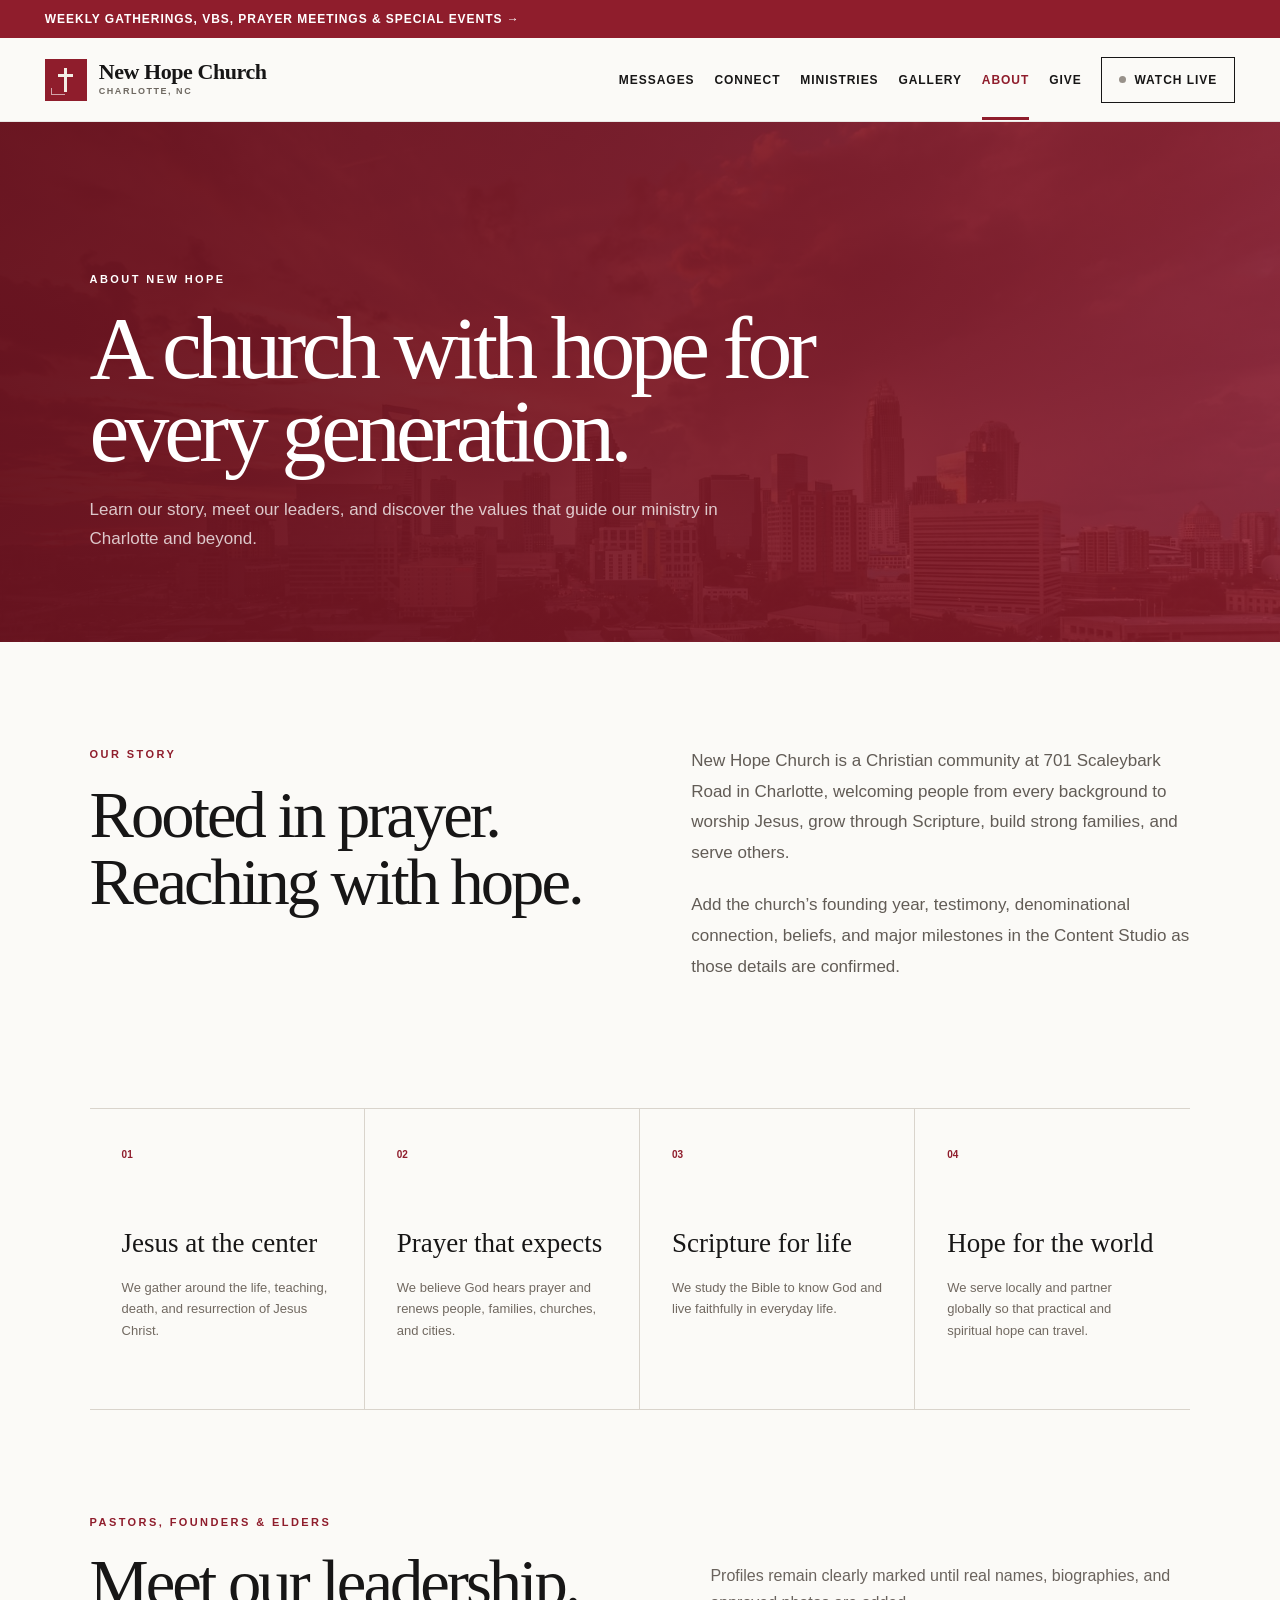
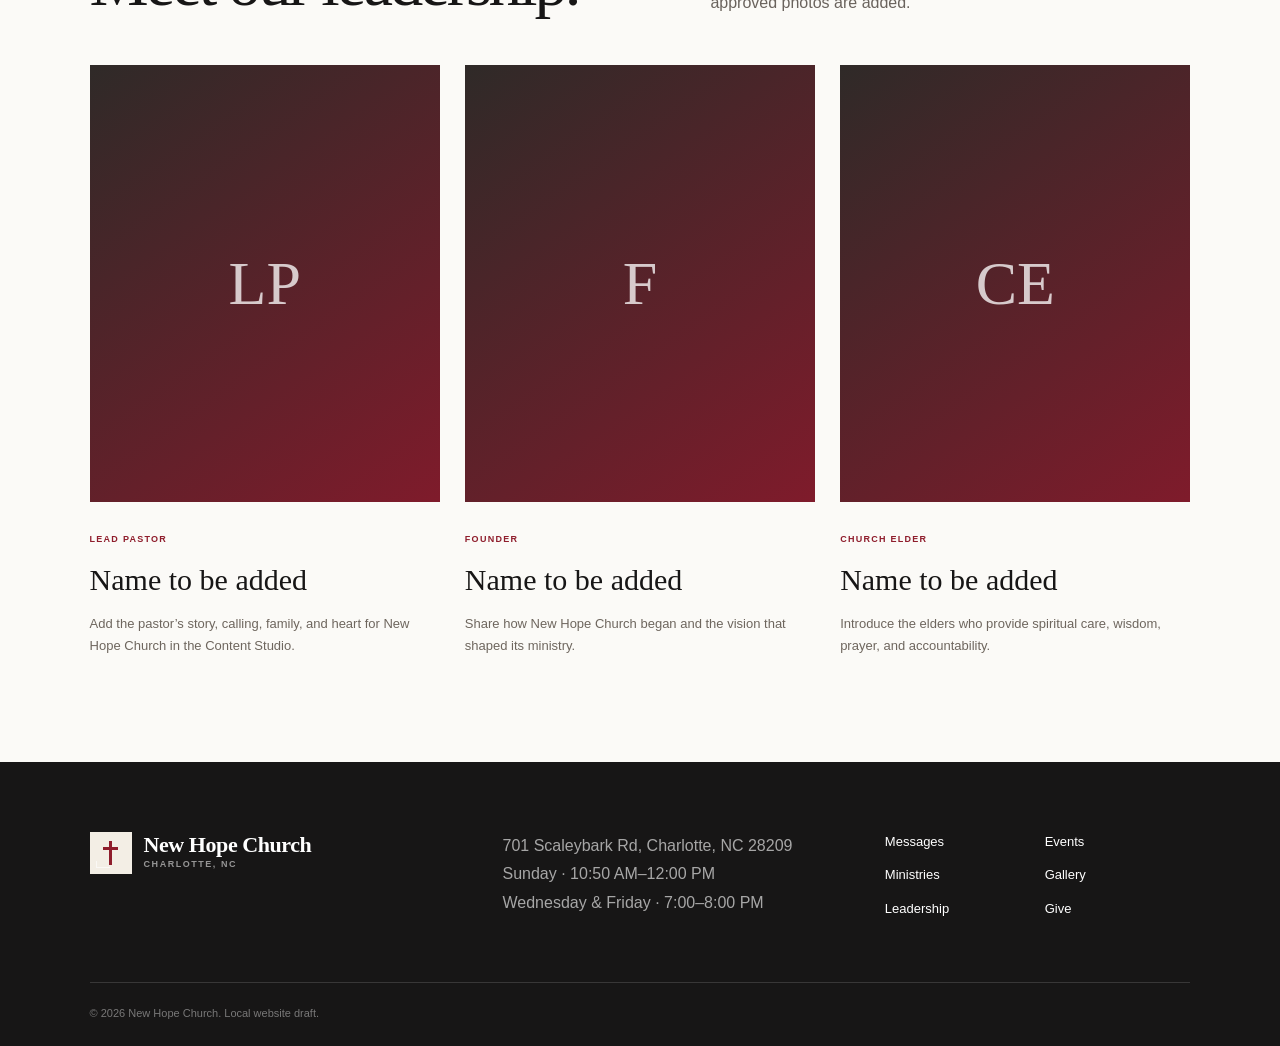
==== about/index.html @ 834f2688 "Use church org domain" ====
<!DOCTYPE html><html lang="en"><head><meta charSet="utf-8"/><meta name="viewport" content="width=device-width, initial-scale=1"/><link rel="stylesheet" href="/assets/index-C01MdYRD.css" data-rsc-css-href="/assets/index-C01MdYRD.css" data-precedence="vite-rsc/importer-resources"/><title>New Hope Church | Charlotte, NC</title><meta name="description" content="New Hope Church is a welcoming church community at 701 Scaleybark Rd in Charlotte, North Carolina. Join us in person or watch online."/><meta property="og:title" content="New Hope Church | There’s a place for you here."/><meta property="og:description" content="Join New Hope Church in Charlotte, NC—in person or online."/><meta property="og:type" content="website"/><meta property="og:image" content="https://charlottenewhopechurch.org/og.png"/><meta property="og:image:width" content="1731"/><meta property="og:image:height" content="909"/><meta property="og:image:alt" content="New Hope Church in Charlotte, North Carolina"/><meta name="twitter:card" content="summary_large_image"/><meta name="twitter:title" content="New Hope Church | There’s a place for you here."/><meta name="twitter:description" content="Join New Hope Church in Charlotte, NC—in person or online."/><meta name="twitter:image" content="https://charlottenewhopechurch.org/og.png"/>
<style data-vinext-fonts>/* cyrillic-ext */
@font-face {
  font-family: 'Geist';
  font-style: normal;
  font-weight: 100 900;
  font-display: swap;
  src: url(C:/Users/Goutham Sai/OneDrive/Documents/New hope church website/.vinext/fonts/geist-8ac0455e797f/geist-ff2310f5.woff2) format('woff2');
  unicode-range: U+0460-052F, U+1C80-1C8A, U+20B4, U+2DE0-2DFF, U+A640-A69F, U+FE2E-FE2F;
}
/* cyrillic */
@font-face {
  font-family: 'Geist';
  font-style: normal;
  font-weight: 100 900;
  font-display: swap;
  src: url(C:/Users/Goutham Sai/OneDrive/Documents/New hope church website/.vinext/fonts/geist-8ac0455e797f/geist-875ccdd4.woff2) format('woff2');
  unicode-range: U+0301, U+0400-045F, U+0490-0491, U+04B0-04B1, U+2116;
}
/* vietnamese */
@font-face {
  font-family: 'Geist';
  font-style: normal;
  font-weight: 100 900;
  font-display: swap;
  src: url(C:/Users/Goutham Sai/OneDrive/Documents/New hope church website/.vinext/fonts/geist-8ac0455e797f/geist-52306abf.woff2) format('woff2');
  unicode-range: U+0102-0103, U+0110-0111, U+0128-0129, U+0168-0169, U+01A0-01A1, U+01AF-01B0, U+0300-0301, U+0303-0304, U+0308-0309, U+0323, U+0329, U+1EA0-1EF9, U+20AB;
}
/* latin-ext */
@font-face {
  font-family: 'Geist';
  font-style: normal;
  font-weight: 100 900;
  font-display: swap;
  src: url(C:/Users/Goutham Sai/OneDrive/Documents/New hope church website/.vinext/fonts/geist-8ac0455e797f/geist-001175b1.woff2) format('woff2');
  unicode-range: U+0100-02BA, U+02BD-02C5, U+02C7-02CC, U+02CE-02D7, U+02DD-02FF, U+0304, U+0308, U+0329, U+1D00-1DBF, U+1E00-1E9F, U+1EF2-1EFF, U+2020, U+20A0-20AB, U+20AD-20C0, U+2113, U+2C60-2C7F, U+A720-A7FF;
}
/* latin */
@font-face {
  font-family: 'Geist';
  font-style: normal;
  font-weight: 100 900;
  font-display: swap;
  src: url(C:/Users/Goutham Sai/OneDrive/Documents/New hope church website/.vinext/fonts/geist-8ac0455e797f/geist-98bbbccb.woff2) format('woff2');
  unicode-range: U+0000-00FF, U+0131, U+0152-0153, U+02BB-02BC, U+02C6, U+02DA, U+02DC, U+0304, U+0308, U+0329, U+2000-206F, U+20AC, U+2122, U+2191, U+2193, U+2212, U+2215, U+FEFF, U+FFFD;
}

.__font_geist_1uh2qme { font-family: 'Geist', sans-serif; }

.__variable_geist_1uh2qme { --font-geist: 'Geist', sans-serif; }
</style>
</head><body class="__variable_geist_1uh2qme"><main><a class="skip-link" href="#page-content">Skip to content</a><div class="announcement portal-announcement"><a href="/events">Weekly gatherings, VBS, prayer meetings &amp; special events <span aria-hidden="true">→</span></a></div><header class="site-header portal-header"><a href="/" class="brand" aria-label="New Hope Church home"><span class="brand-mark" aria-hidden="true"><i></i></span><span><b>New Hope Church</b><small>Charlotte, NC</small></span></a><button class="menu-button" aria-expanded="false" aria-controls="portal-navigation">Menu</button><nav id="portal-navigation" class="" aria-label="Main navigation"><a href="/messages" class="">Messages</a><a href="/connect" class="">Connect</a><a href="/ministries" class="">Ministries</a><a href="/gallery" class="">Gallery</a><a href="/about" class="active-page">About</a><a href="/give" class="">Give</a><a href="/#live" class="nav-live"><span class="live-dot"></span>Watch Live</a></nav></header><div id="page-content"><section class="interior-hero tone-red"><div><p class="eyebrow">About New Hope</p><h1>A church with hope for every generation.</h1><p>Learn our story, meet our leaders, and discover the values that guide our ministry in Charlotte and beyond.</p></div></section><section class="story-section"><div><p class="eyebrow red">Our story</p><h2>Rooted in prayer. Reaching with hope.</h2></div><div><p>New Hope Church is a Christian community at 701 Scaleybark Road in Charlotte, welcoming people from every background to worship Jesus, grow through Scripture, build strong families, and serve others.</p><p>Add the church’s founding year, testimony, denominational connection, beliefs, and major milestones in the Content Studio as those details are confirmed.</p></div></section><section class="values-section"><article><span>01</span><h3>Jesus at the center</h3><p>We gather around the life, teaching, death, and resurrection of Jesus Christ.</p></article><article><span>02</span><h3>Prayer that expects</h3><p>We believe God hears prayer and renews people, families, churches, and cities.</p></article><article><span>03</span><h3>Scripture for life</h3><p>We study the Bible to know God and live faithfully in everyday life.</p></article><article><span>04</span><h3>Hope for the world</h3><p>We serve locally and partner globally so that practical and spiritual hope can travel.</p></article></section><section class="portal-section leaders-section"><div class="portal-section-heading"><div><p class="eyebrow red">Pastors, founders &amp; elders</p><h2>Meet our leadership.</h2></div><p>Profiles remain clearly marked until real names, biographies, and approved photos are added.</p></div><div class="leader-grid"><article><div class="leader-placeholder" aria-label="Lead Pastor photo to be added"><span>LP</span></div><small>Lead Pastor</small><h3>Name to be added</h3><p>Add the pastor’s story, calling, family, and heart for New Hope Church in the Content Studio.</p></article><article><div class="leader-placeholder" aria-label="Founder photo to be added"><span>F</span></div><small>Founder</small><h3>Name to be added</h3><p>Share how New Hope Church began and the vision that shaped its ministry.</p></article><article><div class="leader-placeholder" aria-label="Church Elder photo to be added"><span>CE</span></div><small>Church Elder</small><h3>Name to be added</h3><p>Introduce the elders who provide spiritual care, wisdom, prayer, and accountability.</p></article></div></section></div><footer><div class="footer-top"><a href="/" class="brand footer-brand"><span class="brand-mark light-mark" aria-hidden="true"><i></i></span><span><b>New Hope Church</b><small>Charlotte, NC</small></span></a><p>701 Scaleybark Rd, Charlotte, NC 28209<br/>Sunday · 10:50 AM–12:00 PM<br/>Wednesday &amp; Friday · 7:00–8:00 PM</p><div class="footer-links"><a href="/messages">Messages</a><a href="/events">Events</a><a href="/ministries">Ministries</a><a href="/gallery">Gallery</a><a href="/about">Leadership</a><a href="/give">Give</a></div></div><div class="footer-bottom"><span>© 2026 New Hope Church. Local website draft.</span></div></footer></main>
<script>
document.addEventListener("click", function (event) {
  var button = event.target.closest(".menu-button");
  if (!button) return;
  var nav = document.getElementById(button.getAttribute("aria-controls"));
  if (!nav) return;
  var open = nav.classList.toggle("nav-open");
  button.setAttribute("aria-expanded", String(open));
  var label = button.querySelector("span");
  if (label) label.textContent = open ? "Close" : "Menu";
});
</script>
</body></html>
---- assets/index-C01MdYRD.css ----
/*! tailwindcss v4.2.1 | MIT License | https://tailwindcss.com */
@layer properties{@supports (((-webkit-hyphens:none)) and (not (margin-trim:inline))) or ((-moz-orient:inline) and (not (color:rgb(from red r g b)))){*,:before,:after,::backdrop{--tw-blur:initial;--tw-brightness:initial;--tw-contrast:initial;--tw-grayscale:initial;--tw-hue-rotate:initial;--tw-invert:initial;--tw-opacity:initial;--tw-saturate:initial;--tw-sepia:initial;--tw-drop-shadow:initial;--tw-drop-shadow-color:initial;--tw-drop-shadow-alpha:100%;--tw-drop-shadow-size:initial}}}@layer theme{:root,:host{--font-sans:ui-sans-serif, system-ui, sans-serif, "Apple Color Emoji", "Segoe UI Emoji", "Segoe UI Symbol", "Noto Color Emoji";--font-mono:ui-monospace, SFMono-Regular, Menlo, Monaco, Consolas, "Liberation Mono", "Courier New", monospace;--spacing:.25rem;--default-font-family:var(--font-sans);--default-mono-font-family:var(--font-mono)}}@layer base{*,:after,:before,::backdrop{box-sizing:border-box;border:0 solid;margin:0;padding:0}::file-selector-button{box-sizing:border-box;border:0 solid;margin:0;padding:0}html,:host{-webkit-text-size-adjust:100%;tab-size:4;line-height:1.5;font-family:var(--default-font-family,ui-sans-serif, system-ui, sans-serif, "Apple Color Emoji", "Segoe UI Emoji", "Segoe UI Symbol", "Noto Color Emoji");font-feature-settings:var(--default-font-feature-settings,normal);font-variation-settings:var(--default-font-variation-settings,normal);-webkit-tap-highlight-color:transparent}hr{height:0;color:inherit;border-top-width:1px}abbr:where([title]){-webkit-text-decoration:underline dotted;text-decoration:underline dotted}h1,h2,h3,h4,h5,h6{font-size:inherit;font-weight:inherit}a{color:inherit;-webkit-text-decoration:inherit;-webkit-text-decoration:inherit;-webkit-text-decoration:inherit;-webkit-text-decoration:inherit;text-decoration:inherit}b,strong{font-weight:bolder}code,kbd,samp,pre{font-family:var(--default-mono-font-family,ui-monospace, SFMono-Regular, Menlo, Monaco, Consolas, "Liberation Mono", "Courier New", monospace);font-feature-settings:var(--default-mono-font-feature-settings,normal);font-variation-settings:var(--default-mono-font-variation-settings,normal);font-size:1em}small{font-size:80%}sub,sup{vertical-align:baseline;font-size:75%;line-height:0;position:relative}sub{bottom:-.25em}sup{top:-.5em}table{text-indent:0;border-color:inherit;border-collapse:collapse}:-moz-focusring{outline:auto}progress{vertical-align:baseline}summary{display:list-item}ol,ul,menu{list-style:none}img,svg,video,canvas,audio,iframe,embed,object{vertical-align:middle;display:block}img,video{max-width:100%;height:auto}button,input,select,optgroup,textarea{font:inherit;font-feature-settings:inherit;font-variation-settings:inherit;letter-spacing:inherit;color:inherit;opacity:1;background-color:#0000;border-radius:0}::file-selector-button{font:inherit;font-feature-settings:inherit;font-variation-settings:inherit;letter-spacing:inherit;color:inherit;opacity:1;background-color:#0000;border-radius:0}:where(select:is([multiple],[size])) optgroup{font-weight:bolder}:where(select:is([multiple],[size])) optgroup option{padding-inline-start:20px}::file-selector-button{margin-inline-end:4px}::placeholder{opacity:1}@supports (not ((-webkit-appearance:-apple-pay-button))) or (contain-intrinsic-size:1px){::placeholder{color:currentColor}@supports (color:color-mix(in lab, red, red)){::placeholder{color:color-mix(in oklab, currentcolor 50%, transparent)}}}textarea{resize:vertical}::-webkit-search-decoration{-webkit-appearance:none}::-webkit-date-and-time-value{min-height:1lh;text-align:inherit}::-webkit-datetime-edit{display:inline-flex}::-webkit-datetime-edit-fields-wrapper{padding:0}::-webkit-datetime-edit{padding-block:0}::-webkit-datetime-edit-year-field{padding-block:0}::-webkit-datetime-edit-month-field{padding-block:0}::-webkit-datetime-edit-day-field{padding-block:0}::-webkit-datetime-edit-hour-field{padding-block:0}::-webkit-datetime-edit-minute-field{padding-block:0}::-webkit-datetime-edit-second-field{padding-block:0}::-webkit-datetime-edit-millisecond-field{padding-block:0}::-webkit-datetime-edit-meridiem-field{padding-block:0}::-webkit-calendar-picker-indicator{line-height:1}:-moz-ui-invalid{box-shadow:none}button,input:where([type=button],[type=reset],[type=submit]){appearance:button}::file-selector-button{appearance:button}::-webkit-inner-spin-button{height:auto}::-webkit-outer-spin-button{height:auto}[hidden]:where(:not([hidden=until-found])){display:none!important}}@layer components;@layer utilities{.visible{visibility:visible}.relative{position:relative}.start{inset-inline-start:var(--spacing)}.table{display:table}.grow{flex-grow:1}.uppercase{text-transform:uppercase}.filter{filter:var(--tw-blur,) var(--tw-brightness,) var(--tw-contrast,) var(--tw-grayscale,) var(--tw-hue-rotate,) var(--tw-invert,) var(--tw-saturate,) var(--tw-sepia,) var(--tw-drop-shadow,)}}:root{--red:#8f1d2c;--red-dark:#68131f;--ink:#171616;--charcoal:#252222;--cream:#f3eee5;--paper:#fbfaf7;--sand:#d8cabb;--line:#d9d4cc;--white:#fff}*{box-sizing:border-box}html{scroll-behavior:smooth}body{background:var(--paper);color:var(--ink);font-family:var(--font-geist), Arial, sans-serif;margin:0}button,input{font:inherit}button,a{-webkit-tap-highlight-color:transparent}a{color:inherit;text-decoration:none}.skip-link{z-index:100;color:#111;background:#fff;padding:12px 16px;position:fixed;top:-100px;left:16px}.skip-link:focus{top:16px}.announcement{background:var(--red);min-height:38px;color:var(--white);letter-spacing:.08em;text-transform:uppercase;justify-content:center;align-items:center;padding:8px 3.5vw;font-size:12px;font-weight:700;display:flex;position:relative}.announcement a:hover{text-decoration:underline}.announcement button{color:#ffffffc7;text-transform:uppercase;cursor:pointer;background:0 0;border:0;padding:2px 0;font-size:11px;position:absolute;right:3.5vw}.announcement button:hover{color:#fff}.site-header{z-index:50;background:#fbfaf7fa;border-bottom:1px solid #00000014;justify-content:space-between;align-items:center;height:84px;padding:0 3.5vw;display:flex;position:sticky;top:0}.brand{align-items:center;gap:12px;display:inline-flex}.brand>span:last-child{flex-direction:column;gap:2px;display:flex}.brand b{letter-spacing:-.02em;font-family:Georgia,Times New Roman,serif;font-size:22px;font-weight:600;line-height:1}.brand small{color:#6e6861;letter-spacing:.17em;text-transform:uppercase;font-size:9px;font-weight:750}.brand-mark{background:var(--red);width:42px;height:42px;display:block;position:relative}.brand-mark:before,.brand-mark:after{content:"";background:var(--cream);position:absolute}.brand-mark:before{width:3px;height:24px;top:9px;left:19px}.brand-mark:after{width:15px;height:3px;top:15px;left:13px}.brand-mark i{border-bottom:1px solid #fff9;border-left:1px solid #fff9;width:14px;height:7px;position:absolute;bottom:6px;left:6px}.site-header nav{letter-spacing:.08em;text-transform:uppercase;align-items:center;gap:clamp(18px,2vw,34px);font-size:12px;font-weight:750;display:flex}.site-header nav>a:not(.nav-live){border-bottom:3px solid #0000;padding:31px 0 28px}.site-header nav>a:hover{border-bottom-color:var(--red)}.nav-live{border:1px solid var(--ink);align-items:center;gap:8px;padding:13px 17px;display:flex}.live-dot{background:#98918a;border-radius:50%;width:7px;height:7px;display:inline-block}.live-dot.active{background:#f34949;animation:1.8s ease-in-out infinite pulse;box-shadow:0 0 0 5px #f349492b}@keyframes pulse{50%{opacity:.5}}.menu-button{display:none}.hero{color:#fff;background:#26201f;height:760px;min-height:calc(100vh - 122px);max-height:860px;position:relative;overflow:hidden}.hero-image,.hero-shade{position:absolute;inset:0}.hero-image{background:url(/images/worship.jpg) 50% 45%/cover no-repeat;transform:scale(1.01)}.hero-shade{background:linear-gradient(90deg,#0e0c0cdb 0%,#0e0c0c94 40%,#0e0c0c1a 72%),linear-gradient(#0000 55%,#0e0c0c85)}.hero-copy{z-index:2;width:min(670px,54vw);position:absolute;top:50%;left:7vw;transform:translateY(-52%)}.eyebrow{letter-spacing:.22em;text-transform:uppercase;margin:0 0 18px;font-size:11px;font-weight:800}.eyebrow.red{color:var(--red)}.eyebrow.cream{color:#d7c8b5}.hero h1,.section-intro h2,.live-section h2,.messages h2,.connect-copy h2,.ministries h2,.events h2,.prayer-section h2,.give-section h2{letter-spacing:-.045em;font-family:Georgia,Times New Roman,serif;font-weight:400}.hero h1{max-width:650px;margin:0 0 22px;font-size:clamp(58px,6.7vw,105px);line-height:.93}.hero-copy>p:not(.eyebrow){color:#ffffffd1;max-width:570px;margin:0;font-size:18px;line-height:1.65}.hero-actions{align-items:center;gap:30px;margin-top:34px;display:flex}.button{letter-spacing:.1em;text-transform:uppercase;cursor:pointer;border:1px solid #0000;border-radius:0;justify-content:center;align-items:center;min-height:50px;padding:0 24px;font-size:12px;font-weight:800;transition:background .2s,color .2s,transform .2s;display:inline-flex}.button:hover{transform:translateY(-2px)}.button-light{background:var(--cream);color:var(--ink)}.button-light:hover{background:#fff}.button-red{background:var(--red);color:#fff}.button-red:hover{background:var(--red-dark)}.button-dark{background:var(--ink);color:#fff}.text-link{color:var(--ink);letter-spacing:.08em;text-transform:uppercase;border-bottom:1px solid;align-items:center;gap:10px;padding-bottom:5px;font-size:12px;font-weight:800;display:inline-flex}.text-link span{transition:transform .2s}.text-link:hover span{transform:translate(4px)}.light-link{color:#fff}.service-card{z-index:3;background:var(--cream);width:min(400px,30vw);color:var(--ink);flex-direction:column;padding:28px 32px;display:flex;position:absolute;bottom:0;right:3.5vw}.service-card p,.service-card span{color:#6c655e;letter-spacing:.1em;text-transform:uppercase;margin:0;font-size:11px}.service-card span+span{margin-top:5px}.service-card span:last-of-type{margin-top:12px}.service-card strong{margin:8px 0;font-family:Georgia,serif;font-size:21px;font-weight:500}.service-card a{border-top:1px solid var(--line);color:var(--red);letter-spacing:.1em;text-transform:uppercase;justify-content:space-between;margin-top:24px;padding-top:14px;font-size:11px;font-weight:800;display:flex}.section-pad{padding:112px 7vw}.welcome{grid-template-columns:1.05fr .85fr;align-items:end;gap:8vw;display:grid}.section-intro h2,.live-section h2,.messages h2,.connect-copy h2,.ministries h2,.events h2,.prayer-section h2,.give-section h2{margin:0;font-size:clamp(48px,5.2vw,78px);line-height:1.02}.welcome-copy{max-width:560px}.welcome-copy p{color:#5f5953;margin:0 0 34px;font-size:17px;line-height:1.8}.visit-grid{border-top:1px solid var(--line);border-bottom:1px solid var(--line);grid-template-columns:repeat(3,1fr);margin:0 7vw 112px;display:grid}.visit-grid article{border-right:1px solid var(--line);min-height:270px;padding:36px 38px}.visit-grid article:last-child{border-right:0}.step-number{color:var(--red);letter-spacing:.16em;font-size:11px;font-weight:800}.visit-grid h3{margin:54px 0 12px;font-family:Georgia,serif;font-size:28px;font-weight:400}.visit-grid p{color:#6a635d;margin:0;font-size:14px;line-height:1.65}.location-section{background:var(--cream);grid-template-columns:1.08fr .92fr;min-height:650px;display:grid}.map-shell{background:#ddd5c9;min-height:650px;overflow:hidden}.map-shell iframe{filter:saturate(.72)contrast(.96);border:0;width:100%;height:100%;min-height:650px;display:block}.location-copy{align-self:center;padding:9vw 7vw}.location-copy h2{letter-spacing:-.045em;max-width:560px;margin:0;font-family:Georgia,Times New Roman,serif;font-size:clamp(48px,5.2vw,78px);font-weight:400;line-height:1.02}.location-copy address{color:#5f5953;max-width:410px;margin:28px 0 38px;font-family:Georgia,Times New Roman,serif;font-size:24px;font-style:normal;line-height:1.45}.location-details{border-top:1px solid #cfc5b9;max-width:520px;margin-bottom:38px}.location-details>div{border-bottom:1px solid #cfc5b9;grid-template-columns:130px 1fr;gap:22px;padding:17px 0;display:grid}.location-details small{color:var(--red);letter-spacing:.13em;text-transform:uppercase;font-size:9px;font-weight:800}.location-details strong{font-size:13px;font-weight:650}.live-section{background:var(--ink);color:#fff}.live-heading{justify-content:space-between;align-items:end;margin-bottom:48px;display:flex}.live-status{color:#ffffffb8;letter-spacing:.12em;text-transform:uppercase;border:1px solid #ffffff47;align-items:center;gap:10px;padding:10px 14px;font-size:11px;font-weight:800;display:flex}.live-status.is-live{color:#fff;border-color:#f3494985}.player-shell{aspect-ratio:16/8.3;background:#060606;width:100%;overflow:hidden}.player-shell iframe{border:0;width:100%;height:100%}.player-placeholder{background:linear-gradient(90deg,#040404d1,#0404040a),url(/images/sermon.jpg) 50%/cover no-repeat;align-items:end;gap:28px;width:100%;height:100%;padding:clamp(30px,5vw,80px);display:flex}.play-button{background:#00000040;border:1px solid #ffffffb8;border-radius:50%;flex:0 0 78px;place-items:center;height:78px;display:grid}.play-button span{border-top:9px solid #0000;border-bottom:9px solid #0000;border-left:15px solid #fff;width:0;height:0;margin-left:5px}.player-placeholder small,.live-meta small{color:#cbbca9;letter-spacing:.18em;text-transform:uppercase;font-size:10px;font-weight:800}.player-placeholder h3{margin:9px 0 8px;font-family:Georgia,serif;font-size:clamp(32px,4vw,58px);font-weight:400}.player-placeholder p,.live-meta p{color:#ffffffad;margin:0}.live-meta{justify-content:space-between;align-items:center;padding-top:30px;display:flex}.live-meta h3{margin:8px 0 6px;font-family:Georgia,serif;font-size:28px;font-weight:400}.live-actions{align-items:center;gap:28px;display:flex}.live-actions .text-link{color:#fff}.section-heading-row{justify-content:space-between;align-items:end;gap:5vw;margin-bottom:50px;display:flex}.section-heading-row>p{color:#6a635d;max-width:440px;margin:0;line-height:1.7}.message-grid{grid-template-columns:1.7fr .75fr .75fr;gap:24px;display:grid}.featured-message{grid-row:span 2}.message-image,.message-art{aspect-ratio:16/10;margin-bottom:22px;position:relative;overflow:hidden}.sermon-image{background:url(/images/sermon.jpg) 50%/cover no-repeat}.message-image>span{background:var(--red);color:#fff;letter-spacing:.13em;text-transform:uppercase;padding:9px 14px;font-size:10px;font-weight:800;position:absolute;bottom:0;left:0}.message-art{align-items:end;padding:24px;font-family:Georgia,serif;font-size:clamp(28px,3vw,48px);line-height:.95;display:flex}.art-one{background:var(--sand);color:var(--red-dark)}.art-one:after{content:"";border:1px solid;border-radius:50%;width:100px;height:100px;position:absolute;top:-32px;right:-24px}.art-two{background:var(--red);color:#fff}.art-two:after{content:"peace";color:#ffffff14;font-family:Georgia,serif;font-size:94px;position:absolute;top:7px;right:-12px}.message-grid h3{margin:5px 0 11px;font-family:Georgia,serif;font-size:28px;font-weight:400}.featured-message h3{font-size:38px}.message-grid p:not(.message-series){color:#6a635d;line-height:1.6}.message-series{color:var(--red);letter-spacing:.15em;text-transform:uppercase;margin:0;font-size:10px;font-weight:800}.connect-banner{background:var(--red-dark);color:#fff;grid-template-columns:1fr 1fr;min-height:720px;display:grid}.charlotte-image{background:url(/images/charlotte.jpg) 50%/cover no-repeat;min-height:600px}.connect-copy{align-self:center;padding:9vw 7vw}.connect-copy p:not(.eyebrow){color:#ffffffb8;max-width:560px;margin:28px 0 36px;font-size:17px;line-height:1.75}.connect-copy>div{align-items:center;gap:30px;display:flex}.ministry-grid{grid-template-columns:1.3fr 1fr 1fr;gap:20px;display:grid}.ministry-card{color:#fff;background:#333;flex-direction:column;justify-content:end;min-height:470px;padding:34px;display:flex;position:relative;overflow:hidden}.ministry-card:before{content:"";background:linear-gradient(#00000005 30%,#000000c7);transition:background .2s;position:absolute;inset:0}.ministry-card:hover:before{background:linear-gradient(#00000005 26%,#68131fe6)}.kids-card{background:url(/images/kids.jpg) 50%/cover no-repeat}.groups-card{background:linear-gradient(135deg,#8f1d2c29,#00000047),url(/images/worship.jpg) 25%/cover no-repeat}.serve-card{background:url(/images/serve.jpg) 50%/cover no-repeat}.ministry-card span,.ministry-card h3,.ministry-card b{z-index:1;position:relative}.ministry-card span{letter-spacing:.15em;text-transform:uppercase;font-size:10px;font-weight:800}.ministry-card h3{margin:10px 0 24px;font-family:Georgia,serif;font-size:36px;font-weight:400}.ministry-card b{letter-spacing:.1em;text-transform:uppercase;font-size:11px}.events{background:var(--cream)}.event-list{border-top:1px solid #cfc5b9}.event-list article{border-bottom:1px solid #cfc5b9;grid-template-columns:100px 1fr 50px;align-items:center;min-height:150px;padding:24px 8px;display:grid}.event-date{flex-direction:column;display:flex}.event-date strong{font-family:Georgia,serif;font-size:46px;font-weight:400;line-height:1}.event-date span,.event-list article>div:nth-child(2)>p{color:var(--red);letter-spacing:.15em;text-transform:uppercase;font-size:10px;font-weight:800}.event-list h3{margin:7px 0;font-family:Georgia,serif;font-size:27px;font-weight:400}.event-list article>div:nth-child(2)>p{margin:0}.event-list article>div:nth-child(2)>span{color:#746c64;font-size:13px}.event-list article>a{text-align:center;font-size:28px}.prayer-section{background:var(--red);color:#fff;justify-content:space-between;align-items:center;gap:30px;padding:80px 7vw;display:flex}.prayer-section h2{font-size:clamp(42px,4.5vw,68px)}.give-section{grid-template-columns:1.15fr .75fr;align-items:end;gap:10vw;display:grid}.give-section>div:last-child p{color:#625c56;margin:0 0 30px;font-size:17px;line-height:1.75}footer{background:var(--ink);color:#fff;padding:70px 7vw 24px}.footer-top{grid-template-columns:1.1fr 1fr 1fr;gap:6vw;padding-bottom:64px;display:grid}.footer-brand{align-self:start}.footer-brand small{color:#ffffff8c}.light-mark{background:var(--cream)}.light-mark:before,.light-mark:after{background:var(--red)}.footer-top>p{color:#ffffff9e;margin:0;line-height:1.8}.footer-links{grid-template-columns:1fr 1fr;gap:14px;font-size:13px;display:grid}.footer-links a:hover{color:#d9b2a4}.footer-bottom{color:#ffffff6b;border-top:1px solid #ffffff24;justify-content:space-between;padding-top:22px;font-size:11px;display:flex}.footer-bottom button{color:#ffffffa6;cursor:pointer;background:0 0;border:0}.editor-backdrop{z-index:100;background:#0a0808ad;justify-content:end;display:flex;position:fixed;inset:0}.editor{background:var(--paper);width:min(520px,100%);height:100%;padding:36px;overflow-y:auto;box-shadow:-16px 0 50px #0003}.editor-header{justify-content:space-between;align-items:start;display:flex}.editor-header h2{margin:0;font-family:Georgia,serif;font-size:44px;font-weight:400}.close-button{border:1px solid var(--line);width:40px;height:40px;color:var(--ink);cursor:pointer;background:0 0;font-size:28px;line-height:1}.editor-note{border-left:3px solid var(--red);background:var(--cream);color:#625c55;margin:18px 0 28px;padding:14px 16px;font-size:12px;line-height:1.6}.editor form{flex-direction:column;gap:18px;display:flex}.editor label{color:#3e3935;flex-direction:column;gap:8px;font-size:12px;font-weight:750;display:flex}.editor input:not([type=checkbox]){width:100%;height:48px;color:var(--ink);background:#fff;border:1px solid #cfc8c0;border-radius:0;outline:none;padding:0 13px}.editor input:focus{border-color:var(--red);box-shadow:0 0 0 2px #8f1d2c1f}.editor label small,.switch-row small{color:#837a72;font-size:10px;font-weight:400;line-height:1.5}.form-divider{border-top:1px solid var(--line);margin-top:6px;padding-top:20px}.form-divider span{color:var(--red);letter-spacing:.15em;text-transform:uppercase;font-size:11px;font-weight:800}.switch-row{border:1px solid var(--line);justify-content:space-between;align-items:center;padding:15px;flex-direction:row!important}.switch-row span{flex-direction:column;gap:4px;display:flex}.switch-row input{width:42px;height:24px;accent-color:var(--red)}.editor-actions{align-items:center;gap:20px;margin-top:10px;display:flex}.reset-button{color:#766e66;cursor:pointer;background:0 0;border:0;border-bottom:1px solid;padding:5px 0;font-size:11px;font-weight:750}.portal-announcement{justify-content:space-between}.portal-announcement .studio-link{color:#ffffffd1;letter-spacing:.14em;font-size:10px;position:static}.portal-header nav{gap:clamp(14px,1.55vw,27px)}.portal-header nav .active-page{color:var(--red);border-bottom-color:var(--red)!important}.footer-bottom a{color:#ffffffa6}.interior-hero{color:#fff;align-items:end;min-height:520px;padding:100px 7vw 88px;display:flex;position:relative;overflow:hidden}.interior-hero>div{z-index:1;width:min(920px,90%);position:relative}.interior-hero h1{letter-spacing:-.055em;max-width:900px;margin:0 0 24px;font-family:Georgia,Times New Roman,serif;font-size:clamp(62px,7vw,108px);font-weight:400;line-height:.93}.interior-hero>div>p:last-child{color:#ffffffc2;max-width:700px;margin:0;font-size:17px;line-height:1.7}.tone-ink{background:radial-gradient(circle at 82% 22%,#8f1d2c8c,#0000 28%),linear-gradient(135deg,#171616,#2d2524)}.tone-red{background:linear-gradient(90deg,#68131ffa,#8f1d2cd9),url(/images/charlotte.jpg) 50%/cover no-repeat}.tone-photo{background:linear-gradient(90deg,#0c0b0beb,#0c0b0b6b),url(/images/worship.jpg) 50% 46%/cover no-repeat}.local-draft-notice,.gallery-upload-bar{border-bottom:1px solid var(--line);background:var(--cream);justify-content:space-between;align-items:center;gap:30px;padding:22px 7vw;display:flex}.local-draft-notice>div,.gallery-upload-bar>div{flex-direction:column;gap:4px;display:flex}.local-draft-notice strong,.gallery-upload-bar strong{font-family:Georgia,serif;font-size:18px;font-weight:500}.local-draft-notice span,.gallery-upload-bar span{color:#756d65;font-size:12px}.local-draft-notice a{color:var(--red);letter-spacing:.08em;text-transform:uppercase;flex:none;font-size:11px;font-weight:800}.portal-section{padding:104px 7vw}.portal-section-heading{justify-content:space-between;align-items:end;gap:5vw;margin-bottom:48px;display:flex}.portal-section-heading h2,.story-section h2,.give-intro h2,.connection-actions h2,.missions-section h2{letter-spacing:-.045em;margin:0;font-family:Georgia,Times New Roman,serif;font-size:clamp(48px,5.2vw,78px);font-weight:400;line-height:1.02}.portal-section-heading>p{color:#6a635d;max-width:480px;margin:0;line-height:1.7}.filter-row{flex-wrap:wrap;justify-content:end;gap:8px;display:flex}.filter-row button{border:1px solid var(--line);color:#655e58;letter-spacing:.08em;text-transform:uppercase;cursor:pointer;background:0 0;padding:9px 12px;font-size:9px;font-weight:800}.filter-row button.active{border-color:var(--red);background:var(--red);color:#fff}.record-grid{grid-template-columns:repeat(2,1fr);gap:28px;display:grid}.message-record{border:1px solid var(--line);background:#fff;grid-template-columns:.82fr 1.18fr;display:grid}.record-art{color:#fff;flex-direction:column;justify-content:space-between;min-height:370px;padding:28px;display:flex;position:relative;overflow:hidden}.art-variant-1{background:linear-gradient(#0000,#0000007a),url(/images/sermon.jpg) 50%/cover no-repeat}.art-variant-2{background:linear-gradient(145deg,#171616,#5a1520)}.art-variant-3{background:linear-gradient(145deg,#bfae9b,#7d1b2a)}.record-art:after{content:"";border:1px solid #ffffff47;border-radius:50%;width:150px;height:150px;position:absolute;top:50px;right:-70px}.record-art span{z-index:1;letter-spacing:.15em;text-transform:uppercase;font-size:9px;font-weight:800;position:relative}.record-art strong{z-index:1;font-family:Georgia,serif;font-size:32px;font-weight:400;line-height:1.02;position:relative}.record-body{padding:32px}.record-body>small,.event-record-list small,.leader-grid small,.giving-methods>article>small,.studio-heading small,.studio-record summary span{color:var(--red);letter-spacing:.14em;text-transform:uppercase;font-size:9px;font-weight:800}.record-body h3{margin:11px 0 13px;font-family:Georgia,serif;font-size:30px;font-weight:400}.record-body>p{color:#69625b;margin:0;font-size:13px;line-height:1.65}.record-body dl{border-top:1px solid var(--line);margin:24px 0 28px}.record-body dl>div{border-bottom:1px solid var(--line);grid-template-columns:75px 1fr;padding:10px 0;font-size:11px;display:grid}.record-body dt{color:#8b837a}.record-body dd{margin:0;font-weight:650}.record-actions{flex-wrap:wrap;align-items:center;gap:10px;display:flex}.record-actions .button{min-height:42px;padding:0 16px;font-size:9px}.setup-label,.setup-link{color:#807870;letter-spacing:.07em;text-transform:uppercase;font-size:10px;font-weight:750}.setup-link{color:var(--red);border-bottom:1px solid;padding-bottom:4px}.connect-grid{grid-template-columns:repeat(3,1fr);gap:18px;display:grid}.connect-record{color:#fff;flex-direction:column;justify-content:end;min-height:440px;padding:28px;display:flex;position:relative;overflow:hidden}.connect-record>div{background-position:50%;background-size:cover;transition:transform .35s;position:absolute;inset:0}.connect-record:hover>div{transform:scale(1.035)}.connect-record span,.connect-record h3,.connect-record p,.connect-record b{z-index:1;position:relative}.connect-record span{letter-spacing:.13em;text-transform:uppercase;font-size:9px;font-weight:800}.connect-record h3{margin:8px 0 7px;font-family:Georgia,serif;font-size:34px;font-weight:400}.connect-record p{color:#ffffffb8;margin:0 0 25px;font-size:12px}.connect-record b{letter-spacing:.08em;text-transform:uppercase;font-size:10px}.connection-actions{background:var(--red);color:#fff;grid-template-columns:1fr 1fr;display:grid}.connection-actions article{border-right:1px solid #ffffff38;flex-direction:column;justify-content:end;min-height:470px;padding:80px 7vw;display:flex}.connection-actions article:last-child{background:var(--red-dark);border-right:0}.connection-actions h2{margin-bottom:32px;font-size:clamp(38px,4vw,60px)}.connection-actions .button{align-self:flex-start}.ministry-detail-list{border-top:1px solid var(--line)}.ministry-detail-list article{border-bottom:1px solid var(--line);grid-template-columns:minmax(260px,.8fr) 1.2fr;align-items:center;gap:6vw;padding:44px 0;scroll-margin-top:110px;display:grid}.ministry-detail-image{background-position:50%;background-size:cover;min-height:330px;padding:20px;position:relative}.ministry-detail-image:after{content:"";background:linear-gradient(#0000,#00000059);position:absolute;inset:0}.ministry-detail-image span{z-index:1;color:#fff;letter-spacing:.14em;font-size:11px;font-weight:800;position:absolute;bottom:17px;left:20px}.ministry-detail-list h3{margin:0 0 12px;font-family:Georgia,serif;font-size:clamp(38px,4vw,58px);font-weight:400}.ministry-detail-list strong{color:var(--red);font-size:12px}.ministry-detail-list article>div:last-child>p:not(.eyebrow){color:#68615b;max-width:650px;margin:20px 0 28px;line-height:1.75}.missions-section{background:var(--ink);color:#fff;padding:104px 7vw}.missions-section .portal-section-heading>p{color:#ffffff9e}.mission-grid{border-top:1px solid #ffffff2e;grid-template-columns:repeat(5,1fr);display:grid}.mission-grid article{border-right:1px solid #ffffff2e;min-height:270px;padding:28px 24px}.mission-grid article:last-child{border-right:0}.mission-grid small{color:#d8b6a9;letter-spacing:.14em;text-transform:uppercase;font-size:9px;font-weight:800}.mission-grid h3{margin:55px 0 12px;font-family:Georgia,serif;font-size:26px;font-weight:400}.mission-grid p{color:#ffffff94;margin:0;font-size:12px;line-height:1.65}.event-record-list{border-top:1px solid var(--line)}.event-record-list article{border-bottom:1px solid var(--line);grid-template-columns:.85fr 1.25fr .6fr;align-items:center;gap:4vw;min-height:220px;padding:34px 0;display:grid}.event-record-list h2{margin:9px 0 0;font-family:Georgia,serif;font-size:38px;font-weight:400}.event-record-list article>div:nth-child(2){flex-direction:column;gap:6px;display:flex}.event-record-list article>div:nth-child(2)>strong{font-size:13px}.event-record-list article>div:nth-child(2)>span{color:var(--red);font-size:11px}.event-record-list article>div:nth-child(2)>p{color:#70685f;max-width:600px;margin:9px 0 0;font-size:13px;line-height:1.65}.story-section,.give-intro{grid-template-columns:1fr 1fr;gap:8vw;padding:104px 7vw;display:grid}.story-section>div:last-child,.give-intro>p{color:#625c56;font-size:17px;line-height:1.8}.story-section>div:last-child p{margin:0 0 22px}.values-section{border-top:1px solid var(--line);border-bottom:1px solid var(--line);grid-template-columns:repeat(4,1fr);margin:0 7vw;display:grid}.values-section article{border-right:1px solid var(--line);min-height:300px;padding:32px}.values-section article:last-child{border-right:0}.values-section span{color:var(--red);font-size:10px;font-weight:800}.values-section h3{margin:58px 0 13px;font-family:Georgia,serif;font-size:27px;font-weight:400}.values-section p{color:#716961;margin:0;font-size:13px;line-height:1.65}.leader-grid{grid-template-columns:repeat(3,1fr);gap:25px;display:grid}.leader-grid img,.leader-placeholder{aspect-ratio:4/5;object-fit:cover;background:linear-gradient(145deg,#2f2a28,#7f1b2b);width:100%;margin-bottom:23px}.leader-placeholder{color:#ffffffc2;place-items:center;font-family:Georgia,serif;font-size:62px;display:grid}.leader-grid h3{margin:8px 0 11px;font-family:Georgia,serif;font-size:30px;font-weight:400}.leader-grid p{color:#6e665e;margin:0;font-size:13px;line-height:1.7}.give-intro>p{margin:0}.giving-methods{background:var(--line);grid-template-columns:repeat(2,1fr);gap:1px;padding:0 7vw 104px;display:grid}.giving-methods article{background:var(--paper);min-height:360px;padding:42px}.method-number{float:right;color:#c9beb3;font-family:Georgia,serif;font-size:42px}.giving-methods h3{max-width:460px;margin:54px 0 14px;font-family:Georgia,serif;font-size:37px;font-weight:400}.giving-methods p{color:#6c655d;max-width:520px;margin:0 0 28px;line-height:1.65}.giving-detail{font-size:18px;font-weight:750;color:var(--ink)!important}.giving-qr{object-fit:contain;background:#fff;width:150px;height:150px;margin:0 0 22px}.qr-placeholder{color:#8c837b;border:1px dashed #a9a096;align-content:center;place-items:center;gap:4px;width:150px;height:150px;margin-bottom:22px;display:grid}.qr-placeholder span{font-family:Georgia,serif;font-size:36px}.qr-placeholder small{letter-spacing:.12em;text-transform:uppercase;font-size:8px}.giving-safety{background:var(--red);color:#fff;grid-template-columns:.6fr 1.4fr;gap:6vw;padding:55px 7vw;display:grid}.giving-safety strong{font-family:Georgia,serif;font-size:28px;font-weight:400}.giving-safety p{color:#ffffffba;margin:0;line-height:1.7}.gallery-upload-bar label{cursor:pointer}.gallery-upload-bar input{opacity:0;width:1px;height:1px;position:absolute}.gallery-grid{columns:3 300px;column-gap:18px;padding:50px 4vw 100px}.gallery-grid figure{break-inside:avoid;border:1px solid var(--line);background:#fff;margin:0 0 18px}.gallery-grid img{object-fit:cover;width:100%;max-height:700px;display:block}.gallery-grid figcaption{color:#675f58;justify-content:space-between;gap:15px;padding:13px 15px;font-size:11px;display:flex}.gallery-grid button{color:var(--red);cursor:pointer;background:0 0;border:0;border-bottom:1px solid;padding:0;font-size:9px}.gallery-grid figcaption small{color:#999086}.storage-explainer{background:var(--line);grid-template-columns:1fr 1fr;gap:1px;padding:32px 7vw;display:grid}.storage-explainer>div{background:var(--cream);padding:25px 30px}.storage-explainer strong{font-family:Georgia,serif;font-size:20px;font-weight:500}.storage-explainer p{color:#6b645d;margin:8px 0 0;font-size:12px;line-height:1.65}.studio-layout{grid-template-columns:210px 1fr;align-items:start;gap:5vw;padding:70px 7vw 110px;display:grid}.studio-nav{border-top:1px solid var(--line);flex-direction:column;display:flex;position:sticky;top:110px}.studio-nav a{border-bottom:1px solid var(--line);color:#625b54;padding:13px 4px;font-size:11px;font-weight:750}.studio-nav a:hover{color:var(--red)}.studio-content{min-width:0}.studio-section{padding:0 0 76px;scroll-margin-top:110px}.studio-heading{justify-content:space-between;align-items:end;gap:25px;margin-bottom:24px;display:flex}.studio-heading h2{margin:7px 0 0;font-family:Georgia,serif;font-size:40px;font-weight:400}.studio-heading .button{min-height:43px;padding:0 16px;font-size:9px}.studio-record{border-top:1px solid var(--line);background:#fff}.studio-record:last-of-type{border-bottom:1px solid var(--line)}.studio-record summary{cursor:pointer;align-items:center;gap:30px;padding:21px 18px;display:flex}.studio-record summary span{flex:0 0 160px}.studio-record summary strong{font-family:Georgia,serif;font-size:20px;font-weight:500}.studio-form-grid{border-top:1px solid var(--line);background:var(--cream);grid-template-columns:1fr 1fr;gap:18px;padding:22px 18px 26px;display:grid}.studio-form-grid label{color:#4c4640;letter-spacing:.05em;text-transform:uppercase;flex-direction:column;gap:7px;font-size:10px;font-weight:800;display:flex}.studio-form-grid label:has(textarea){grid-column:1/-1}.studio-form-grid input,.studio-form-grid textarea{width:100%;color:var(--ink);letter-spacing:0;text-transform:none;background:#fff;border:1px solid #cfc7bd;border-radius:0;outline:none;padding:11px 12px;font-size:13px;font-weight:400}.studio-form-grid textarea{resize:vertical;min-height:92px}.studio-form-grid input:focus,.studio-form-grid textarea:focus{border-color:var(--red);box-shadow:0 0 0 2px #8f1d2c1a}.delete-record{color:#9b3946;letter-spacing:.08em;text-transform:uppercase;cursor:pointer;background:0 0;border:0;border-bottom:1px solid;margin:0 18px 22px;padding:4px 0;font-size:9px;font-weight:800}.open-form{border:1px solid var(--line)}.giving-warning{border-left:3px solid var(--red);color:#695d55;background:#f0e4dd;margin-bottom:18px;padding:15px 17px;font-size:12px;line-height:1.6}.studio-reset{background:#f5e9e9;border:1px solid #c7a4a8;justify-content:space-between;gap:30px;padding:26px;display:flex}.studio-reset strong{font-family:Georgia,serif;font-size:20px;font-weight:500}.studio-reset p{color:#766369;margin:6px 0 0;font-size:12px}.studio-reset button{color:var(--red);text-transform:uppercase;cursor:pointer;background:0 0;border:0;border-bottom:1px solid;align-self:center;padding:5px 0;font-size:10px;font-weight:800}@media (width<=1024px){.site-header{height:74px}.menu-button{border:0;border-bottom:1px solid var(--ink);color:var(--ink);letter-spacing:.1em;text-transform:uppercase;background:0 0;padding:5px 0;font-size:11px;font-weight:800;display:block}.site-header nav{background:var(--paper);border-top:1px solid var(--line);flex-direction:column;align-items:stretch;gap:0;padding:28px 5vw 34px;display:none;position:absolute;top:74px;left:0;right:0;box-shadow:0 20px 30px #0000001f}.site-header nav.nav-open{display:flex}.site-header nav>a:not(.nav-live){border-bottom:1px solid var(--line);padding:15px 0}.nav-live{justify-content:center;margin-top:22px}.hero{min-height:700px}.hero-copy{width:70vw;left:5vw}.service-card{width:42vw}.section-pad{padding:88px 5vw}.visit-grid{margin:0 5vw 88px}.message-grid{grid-template-columns:1.3fr .8fr}.message-grid>article:last-child{grid-column:2}.ministry-grid{grid-template-columns:1fr 1fr}.ministry-card:first-child{grid-row:span 2}.ministry-card{min-height:360px}.record-grid{grid-template-columns:1fr}.connect-grid{grid-template-columns:1fr 1fr}.mission-grid{grid-template-columns:repeat(3,1fr)}.mission-grid article{border-bottom:1px solid #ffffff2e}.values-section{grid-template-columns:1fr 1fr}.values-section article:nth-child(2){border-right:0}.values-section article:nth-child(-n+2){border-bottom:1px solid var(--line)}}@media (width<=720px){.announcement{justify-content:flex-start;padding:9px 18px;font-size:9px}.announcement button{font-size:9px;right:18px}.announcement a{white-space:nowrap;text-overflow:ellipsis;max-width:calc(100% - 90px);overflow:hidden}.site-header{padding:0 18px}.brand b{font-size:19px}.brand-mark{width:38px;height:38px}.brand-mark:before{top:7px;left:17px}.brand-mark:after{top:13px;left:11px}.hero{height:860px;min-height:0;max-height:none}.hero-image{background-position:58%}.hero-shade{background:linear-gradient(#0e0c0c24,#0e0c0c94 42%,#0e0c0cf2 100%)}.hero-copy{width:auto;inset:auto 24px 265px;transform:none}.hero h1{font-size:clamp(54px,16vw,74px)}.hero-copy>p:not(.eyebrow){font-size:15px;line-height:1.55}.hero-actions{flex-direction:column;align-items:flex-start;gap:20px;margin-top:26px}.service-card{width:auto;padding:20px 22px;left:18px;right:18px}.service-card a{margin-top:14px}.section-pad{padding:72px 24px}.welcome,.give-section{grid-template-columns:1fr;gap:36px}.section-intro h2,.live-section h2,.messages h2,.connect-copy h2,.ministries h2,.events h2,.prayer-section h2,.give-section h2{font-size:clamp(43px,13vw,59px)}.visit-grid{grid-template-columns:1fr;margin:0 24px 72px}.visit-grid article{border-right:0;border-bottom:1px solid var(--line);min-height:220px}.visit-grid article:last-child{border-bottom:0}.visit-grid h3{margin-top:32px}.live-heading,.live-meta,.section-heading-row,.prayer-section{flex-direction:column;align-items:flex-start}.live-status{margin-top:22px}.player-shell{aspect-ratio:4/3}.player-placeholder{align-items:flex-end;padding:24px}.play-button{flex-basis:54px;height:54px}.player-placeholder h3{font-size:30px}.player-placeholder p{display:none}.live-meta{gap:28px}.live-actions{flex-direction:column;align-items:stretch;width:100%}.message-grid,.ministry-grid,.connect-banner{grid-template-columns:1fr}.message-grid>article:last-child{grid-column:auto}.featured-message{grid-row:auto}.connect-banner{min-height:0}.charlotte-image{min-height:430px}.connect-copy{padding:72px 24px}.location-section{grid-template-columns:1fr}.map-shell,.map-shell iframe{min-height:460px}.location-copy{padding:72px 24px}.location-copy h2{font-size:clamp(43px,13vw,59px)}.connect-copy>div{flex-direction:column;align-items:flex-start}.ministry-card:first-child{grid-row:auto}.ministry-card{min-height:420px}.event-list article{grid-template-columns:70px 1fr 26px}.event-date strong{font-size:38px}.event-list h3{font-size:23px}.prayer-section{padding:64px 24px}footer{padding:60px 24px 24px}.footer-top{grid-template-columns:1fr;gap:34px}.footer-bottom{flex-direction:column;gap:20px}.editor{padding:28px 22px}.portal-announcement .studio-link{display:none}.interior-hero{min-height:480px;padding:80px 24px 58px}.interior-hero>div{width:100%}.interior-hero h1{font-size:clamp(54px,15vw,72px)}.interior-hero>div>p:last-child{font-size:15px}.local-draft-notice,.gallery-upload-bar{flex-direction:column;align-items:flex-start;padding:20px 24px}.portal-section{padding:72px 24px}.portal-section-heading{flex-direction:column;align-items:flex-start}.portal-section-heading h2,.story-section h2,.give-intro h2,.missions-section h2{font-size:clamp(43px,13vw,59px)}.filter-row{justify-content:flex-start}.message-record{grid-template-columns:1fr}.record-art{min-height:280px}.connect-grid,.connection-actions,.giving-methods,.story-section,.give-intro,.storage-explainer,.leader-grid{grid-template-columns:1fr}.connection-actions article{border-bottom:1px solid #fff3;border-right:0;min-height:400px;padding:64px 24px}.ministry-detail-list article{grid-template-columns:1fr;gap:30px}.ministry-detail-image{min-height:300px}.missions-section{padding:72px 24px}.mission-grid{grid-template-columns:1fr}.mission-grid article{border-right:0;min-height:220px}.event-record-list article{grid-template-columns:1fr;gap:22px}.story-section,.give-intro{padding:72px 24px}.values-section{grid-template-columns:1fr;margin:0 24px}.values-section article,.values-section article:nth-child(2){border-right:0;border-bottom:1px solid var(--line)}.values-section article:last-child{border-bottom:0}.giving-methods{padding:0 24px 72px}.giving-safety{grid-template-columns:1fr;padding:45px 24px}.gallery-grid{padding:30px 18px 72px}.storage-explainer{padding:24px}.studio-layout{grid-template-columns:1fr;padding:55px 24px 80px}.studio-nav{grid-template-columns:1fr 1fr;display:grid;position:static}.studio-nav a{padding-right:12px}.studio-heading{flex-direction:column;align-items:flex-start}.studio-form-grid{grid-template-columns:1fr}.studio-form-grid label:has(textarea){grid-column:auto}.studio-record summary{flex-direction:column;align-items:flex-start;gap:7px}.studio-record summary span{flex-basis:auto}.studio-reset{flex-direction:column}.studio-reset button{align-self:flex-start}}@media (prefers-reduced-motion:reduce){html{scroll-behavior:auto}*,:before,:after{transition-duration:.01ms!important;animation-duration:.01ms!important;animation-iteration-count:1!important}}@property --tw-blur{syntax:"*";inherits:false}@property --tw-brightness{syntax:"*";inherits:false}@property --tw-contrast{syntax:"*";inherits:false}@property --tw-grayscale{syntax:"*";inherits:false}@property --tw-hue-rotate{syntax:"*";inherits:false}@property --tw-invert{syntax:"*";inherits:false}@property --tw-opacity{syntax:"*";inherits:false}@property --tw-saturate{syntax:"*";inherits:false}@property --tw-sepia{syntax:"*";inherits:false}@property --tw-drop-shadow{syntax:"*";inherits:false}@property --tw-drop-shadow-color{syntax:"*";inherits:false}@property --tw-drop-shadow-alpha{syntax:"<percentage>";inherits:false;initial-value:100%}@property --tw-drop-shadow-size{syntax:"*";inherits:false}
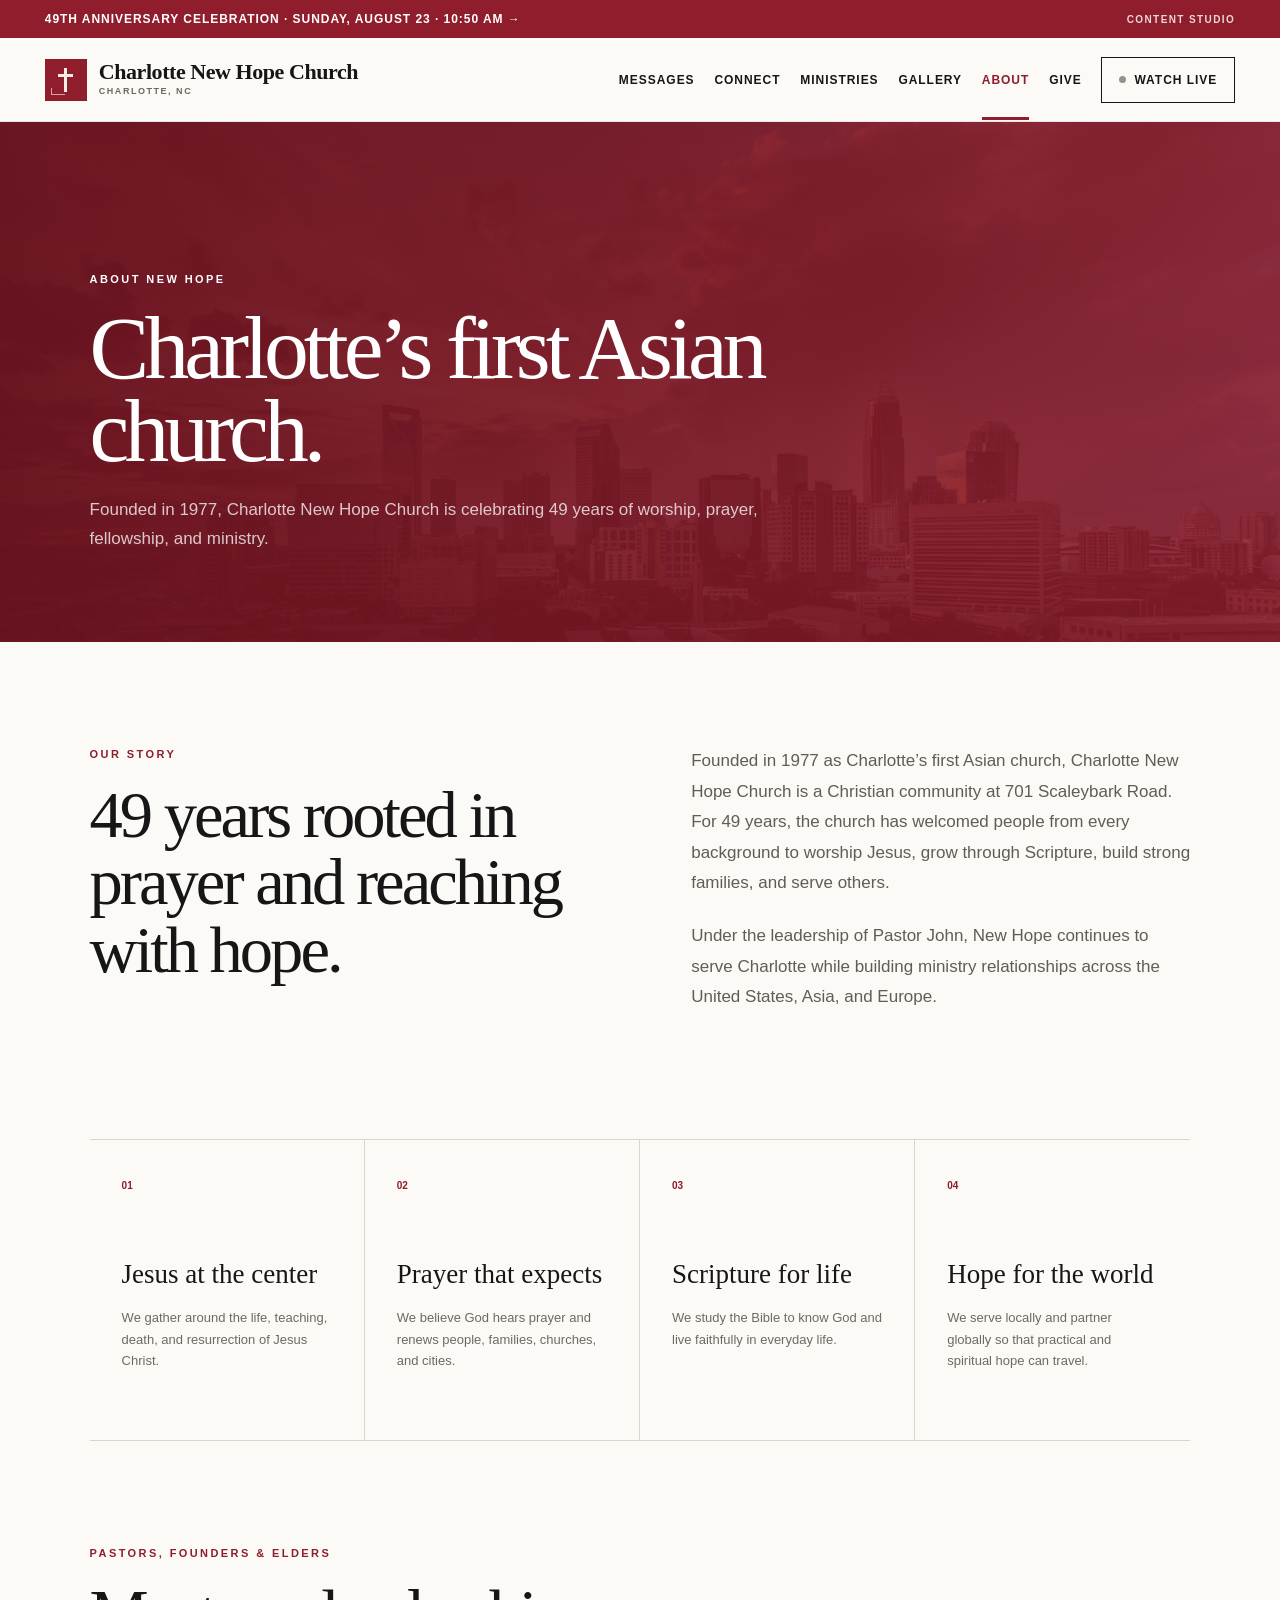
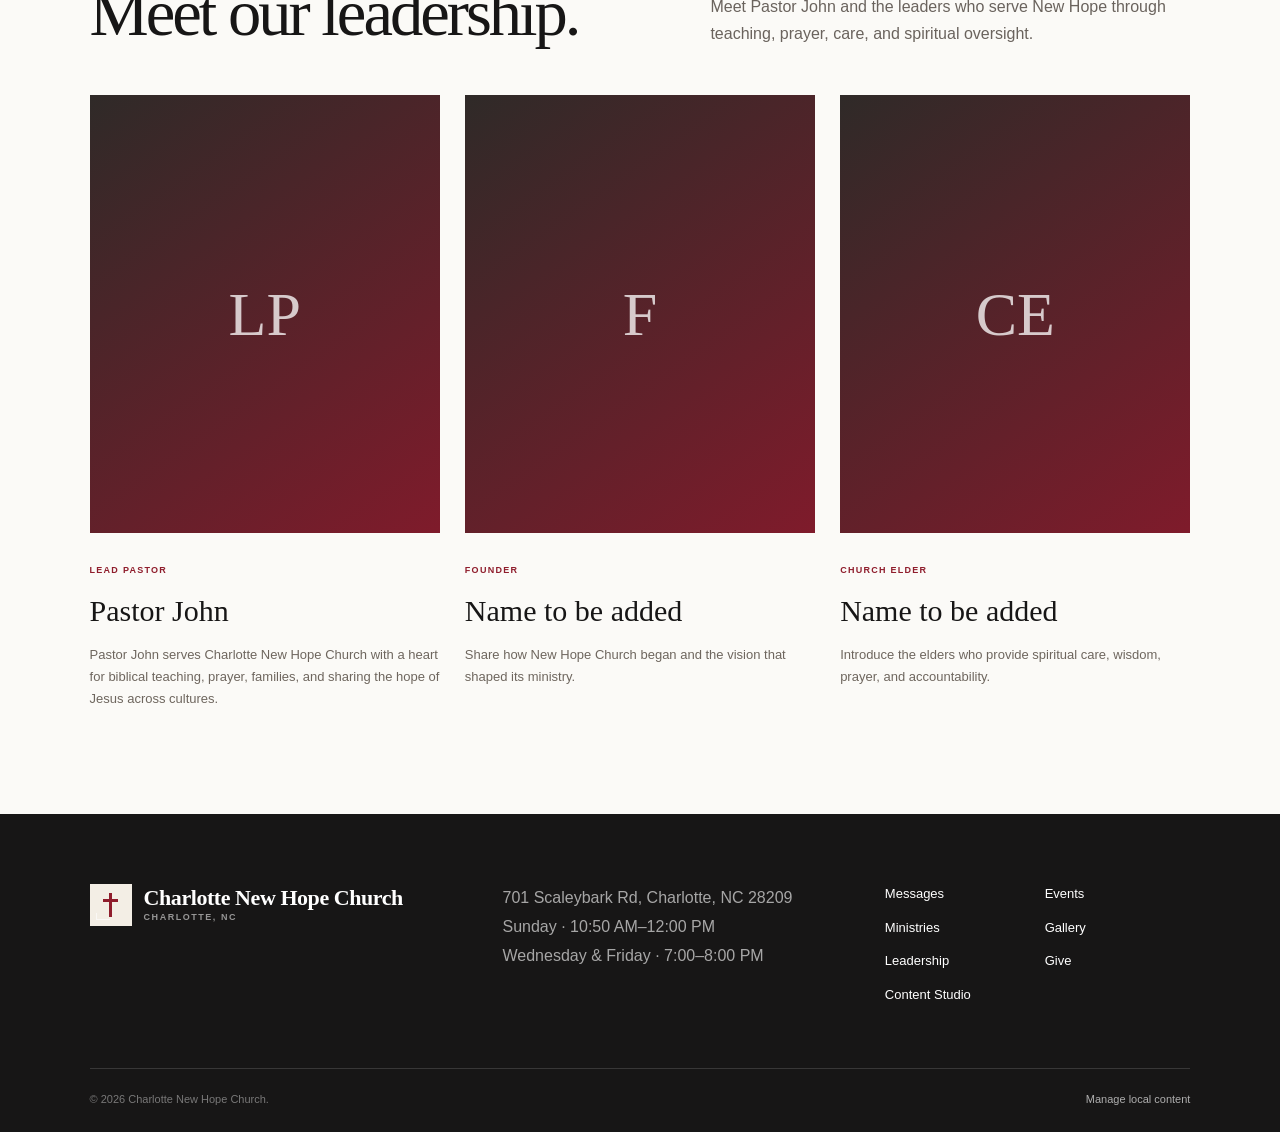
==== commit fc09bf74: "Publish 49th anniversary update" ====
--- a/about/index.html
+++ b/about/index.html
@@ -1,4 +1,4 @@
-<!DOCTYPE html><html lang="en"><head><meta charSet="utf-8"/><meta name="viewport" content="width=device-width, initial-scale=1"/><link rel="stylesheet" href="/assets/index-C01MdYRD.css" data-rsc-css-href="/assets/index-C01MdYRD.css" data-precedence="vite-rsc/importer-resources"/><title>New Hope Church | Charlotte, NC</title><meta name="description" content="New Hope Church is a welcoming church community at 701 Scaleybark Rd in Charlotte, North Carolina. Join us in person or watch online."/><meta property="og:title" content="New Hope Church | There’s a place for you here."/><meta property="og:description" content="Join New Hope Church in Charlotte, NC—in person or online."/><meta property="og:type" content="website"/><meta property="og:image" content="https://charlottenewhopechurch.org/og.png"/><meta property="og:image:width" content="1731"/><meta property="og:image:height" content="909"/><meta property="og:image:alt" content="New Hope Church in Charlotte, North Carolina"/><meta name="twitter:card" content="summary_large_image"/><meta name="twitter:title" content="New Hope Church | There’s a place for you here."/><meta name="twitter:description" content="Join New Hope Church in Charlotte, NC—in person or online."/><meta name="twitter:image" content="https://charlottenewhopechurch.org/og.png"/>
+<!DOCTYPE html><html lang="en"><head><meta charSet="utf-8"/><meta name="viewport" content="width=device-width, initial-scale=1"/><link rel="stylesheet" href="/assets/index-C01MdYRD.css" data-rsc-css-href="/assets/index-C01MdYRD.css" data-precedence="vite-rsc/importer-resources"/><link rel="modulepreload" href="/assets/layout-segment-context-31v9us7-.js" crossorigin=""/><link rel="modulepreload" href="/assets/rolldown-runtime-S-ySWqyJ.js" crossorigin=""/><link rel="modulepreload" href="/assets/index-B4QkCQq2.js" crossorigin=""/><link rel="modulepreload" href="/assets/framework-CXnKph_e.js" crossorigin=""/><link rel="modulepreload" href="/assets/PortalPages-BW6MbsE7.js" crossorigin=""/><link rel="modulepreload" href="/assets/portal-data-BZe-VWAD.js" crossorigin=""/><link rel="modulepreload" href="/assets/query-D8Wk3mvj.js" crossorigin=""/><title>Charlotte New Hope Church | Charlotte’s First Asian Church</title><meta name="description" content="Founded in 1977, Charlotte New Hope Church is Charlotte’s first Asian church. Join Pastor John in person or watch online."/><meta property="og:title" content="Charlotte New Hope Church | Celebrating 49 Years"/><meta property="og:description" content="Charlotte’s first Asian church, founded in 1977. Join Pastor John in person or online."/><meta property="og:type" content="website"/><meta property="og:image" content="https://charlottenewhopechurch.org/og.png"/><meta property="og:image:width" content="1731"/><meta property="og:image:height" content="909"/><meta property="og:image:alt" content="Charlotte New Hope Church celebrating 49 years"/><meta name="twitter:card" content="summary_large_image"/><meta name="twitter:title" content="Charlotte New Hope Church | Celebrating 49 Years"/><meta name="twitter:description" content="Charlotte’s first Asian church, founded in 1977. Join Pastor John in person or online."/><meta name="twitter:image" content="https://charlottenewhopechurch.org/og.png"/><script>self.__VINEXT_RSC_PARAMS__={}</script><script>self.__VINEXT_RSC_NAV__={"pathname":"/about","searchParams":[]}</script><link rel="modulepreload" href="/assets/index-B4QkCQq2.js" />
 <style data-vinext-fonts>/* cyrillic-ext */
 @font-face {
   font-family: 'Geist';
@@ -49,17 +49,4 @@
 
 .__variable_geist_1uh2qme { --font-geist: 'Geist', sans-serif; }
 </style>
-</head><body class="__variable_geist_1uh2qme"><main><a class="skip-link" href="#page-content">Skip to content</a><div class="announcement portal-announcement"><a href="/events">Weekly gatherings, VBS, prayer meetings &amp; special events <span aria-hidden="true">→</span></a></div><header class="site-header portal-header"><a href="/" class="brand" aria-label="New Hope Church home"><span class="brand-mark" aria-hidden="true"><i></i></span><span><b>New Hope Church</b><small>Charlotte, NC</small></span></a><button class="menu-button" aria-expanded="false" aria-controls="portal-navigation">Menu</button><nav id="portal-navigation" class="" aria-label="Main navigation"><a href="/messages" class="">Messages</a><a href="/connect" class="">Connect</a><a href="/ministries" class="">Ministries</a><a href="/gallery" class="">Gallery</a><a href="/about" class="active-page">About</a><a href="/give" class="">Give</a><a href="/#live" class="nav-live"><span class="live-dot"></span>Watch Live</a></nav></header><div id="page-content"><section class="interior-hero tone-red"><div><p class="eyebrow">About New Hope</p><h1>A church with hope for every generation.</h1><p>Learn our story, meet our leaders, and discover the values that guide our ministry in Charlotte and beyond.</p></div></section><section class="story-section"><div><p class="eyebrow red">Our story</p><h2>Rooted in prayer. Reaching with hope.</h2></div><div><p>New Hope Church is a Christian community at 701 Scaleybark Road in Charlotte, welcoming people from every background to worship Jesus, grow through Scripture, build strong families, and serve others.</p><p>Add the church’s founding year, testimony, denominational connection, beliefs, and major milestones in the Content Studio as those details are confirmed.</p></div></section><section class="values-section"><article><span>01</span><h3>Jesus at the center</h3><p>We gather around the life, teaching, death, and resurrection of Jesus Christ.</p></article><article><span>02</span><h3>Prayer that expects</h3><p>We believe God hears prayer and renews people, families, churches, and cities.</p></article><article><span>03</span><h3>Scripture for life</h3><p>We study the Bible to know God and live faithfully in everyday life.</p></article><article><span>04</span><h3>Hope for the world</h3><p>We serve locally and partner globally so that practical and spiritual hope can travel.</p></article></section><section class="portal-section leaders-section"><div class="portal-section-heading"><div><p class="eyebrow red">Pastors, founders &amp; elders</p><h2>Meet our leadership.</h2></div><p>Profiles remain clearly marked until real names, biographies, and approved photos are added.</p></div><div class="leader-grid"><article><div class="leader-placeholder" aria-label="Lead Pastor photo to be added"><span>LP</span></div><small>Lead Pastor</small><h3>Name to be added</h3><p>Add the pastor’s story, calling, family, and heart for New Hope Church in the Content Studio.</p></article><article><div class="leader-placeholder" aria-label="Founder photo to be added"><span>F</span></div><small>Founder</small><h3>Name to be added</h3><p>Share how New Hope Church began and the vision that shaped its ministry.</p></article><article><div class="leader-placeholder" aria-label="Church Elder photo to be added"><span>CE</span></div><small>Church Elder</small><h3>Name to be added</h3><p>Introduce the elders who provide spiritual care, wisdom, prayer, and accountability.</p></article></div></section></div><footer><div class="footer-top"><a href="/" class="brand footer-brand"><span class="brand-mark light-mark" aria-hidden="true"><i></i></span><span><b>New Hope Church</b><small>Charlotte, NC</small></span></a><p>701 Scaleybark Rd, Charlotte, NC 28209<br/>Sunday · 10:50 AM–12:00 PM<br/>Wednesday &amp; Friday · 7:00–8:00 PM</p><div class="footer-links"><a href="/messages">Messages</a><a href="/events">Events</a><a href="/ministries">Ministries</a><a href="/gallery">Gallery</a><a href="/about">Leadership</a><a href="/give">Give</a></div></div><div class="footer-bottom"><span>© 2026 New Hope Church. Local website draft.</span></div></footer></main>
-<script>
-document.addEventListener("click", function (event) {
-  var button = event.target.closest(".menu-button");
-  if (!button) return;
-  var nav = document.getElementById(button.getAttribute("aria-controls"));
-  if (!nav) return;
-  var open = nav.classList.toggle("nav-open");
-  button.setAttribute("aria-expanded", String(open));
-  var label = button.querySelector("span");
-  if (label) label.textContent = open ? "Close" : "Menu";
-});
-</script>
-</body></html>+</head><body class="__variable_geist_1uh2qme"><main><a class="skip-link" href="#page-content">Skip to content</a><div class="announcement portal-announcement"><a href="/events">49th Anniversary Celebration · Sunday, August 23 · 10:50 AM <span aria-hidden="true">→</span></a><a class="studio-link" href="/studio">Content Studio</a></div><header class="site-header portal-header"><a href="/" class="brand" aria-label="Charlotte New Hope Church home"><span class="brand-mark" aria-hidden="true"><i></i></span><span><b>Charlotte New Hope Church</b><small>Charlotte, NC</small></span></a><button class="menu-button" aria-expanded="false" aria-controls="portal-navigation">Menu</button><nav id="portal-navigation" class="" aria-label="Main navigation"><a href="/messages" class="">Messages</a><a href="/connect" class="">Connect</a><a href="/ministries" class="">Ministries</a><a href="/gallery" class="">Gallery</a><a href="/about" class="active-page">About</a><a href="/give" class="">Give</a><a href="/#live" class="nav-live"><span class="live-dot"></span>Watch Live</a></nav></header><div id="page-content"><section class="interior-hero tone-red"><div><p class="eyebrow">About New Hope</p><h1>Charlotte’s first Asian church.</h1><p>Founded in 1977, Charlotte New Hope Church is celebrating 49 years of worship, prayer, fellowship, and ministry.</p></div></section><section class="story-section"><div><p class="eyebrow red">Our story</p><h2>49 years rooted in prayer and reaching with hope.</h2></div><div><p>Founded in 1977 as Charlotte’s first Asian church, Charlotte New Hope Church is a Christian community at 701 Scaleybark Road. For 49 years, the church has welcomed people from every background to worship Jesus, grow through Scripture, build strong families, and serve others.</p><p>Under the leadership of Pastor John, New Hope continues to serve Charlotte while building ministry relationships across the United States, Asia, and Europe.</p></div></section><section class="values-section"><article><span>01</span><h3>Jesus at the center</h3><p>We gather around the life, teaching, death, and resurrection of Jesus Christ.</p></article><article><span>02</span><h3>Prayer that expects</h3><p>We believe God hears prayer and renews people, families, churches, and cities.</p></article><article><span>03</span><h3>Scripture for life</h3><p>We study the Bible to know God and live faithfully in everyday life.</p></article><article><span>04</span><h3>Hope for the world</h3><p>We serve locally and partner globally so that practical and spiritual hope can travel.</p></article></section><section class="portal-section leaders-section"><div class="portal-section-heading"><div><p class="eyebrow red">Pastors, founders &amp; elders</p><h2>Meet our leadership.</h2></div><p>Meet Pastor John and the leaders who serve New Hope through teaching, prayer, care, and spiritual oversight.</p></div><div class="leader-grid"><article><div class="leader-placeholder" aria-label="Lead Pastor photo to be added"><span>LP</span></div><small>Lead Pastor</small><h3>Pastor John</h3><p>Pastor John serves Charlotte New Hope Church with a heart for biblical teaching, prayer, families, and sharing the hope of Jesus across cultures.</p></article><article><div class="leader-placeholder" aria-label="Founder photo to be added"><span>F</span></div><small>Founder</small><h3>Name to be added</h3><p>Share how New Hope Church began and the vision that shaped its ministry.</p></article><article><div class="leader-placeholder" aria-label="Church Elder photo to be added"><span>CE</span></div><small>Church Elder</small><h3>Name to be added</h3><p>Introduce the elders who provide spiritual care, wisdom, prayer, and accountability.</p></article></div></section></div><footer><div class="footer-top"><a href="/" class="brand footer-brand"><span class="brand-mark light-mark" aria-hidden="true"><i></i></span><span><b>Charlotte New Hope Church</b><small>Charlotte, NC</small></span></a><p>701 Scaleybark Rd, Charlotte, NC 28209<br/>Sunday · 10:50 AM–12:00 PM<br/>Wednesday &amp; Friday · 7:00–8:00 PM</p><div class="footer-links"><a href="/messages">Messages</a><a href="/events">Events</a><a href="/ministries">Ministries</a><a href="/gallery">Gallery</a><a href="/about">Leadership</a><a href="/give">Give</a><a href="/studio">Content Studio</a></div></div><div class="footer-bottom"><span>© 2026 Charlotte New Hope Church.</span><a href="/studio">Manage local content</a></div></footer></main><script id="_R_">import("/assets/index-B4QkCQq2.js")</script></body></html><script>self.__VINEXT_RSC_CHUNKS__=self.__VINEXT_RSC_CHUNKS__||[];self.__VINEXT_RSC_CHUNKS__.push("2:I[\"8c0f216c4604\",[],\"Children\",1]\n3:I[\"15c18cfaeeff\",[],\"LayoutSegmentProvider\",1]\n4:I[\"8c0f216c4604\",[],\"Slot\",1]\n5:I[\"593f344dc510\",[],\"RedirectBoundary\",1]\n:HL[\"/assets/index-C01MdYRD.css\",\"style\"]\n")</script><script>self.__VINEXT_RSC_CHUNKS__=self.__VINEXT_RSC_CHUNKS__||[];self.__VINEXT_RSC_CHUNKS__.push("0:{\"__route\":\"route:/about\",\"__interceptionContext\":null,\"__layoutIds\":[\"layout:/\"],\"__rootLayout\":\"/\",\"page:/about\":\"$L1\",\"layout:/\":[[[[\"$\",\"link\",\"css:/assets/index-C01MdYRD.css\",{\"rel\":\"stylesheet\",\"precedence\":\"vite-rsc/importer-resources\",\"href\":\"/assets/index-C01MdYRD.css\",\"data-rsc-css-href\":\"/assets/index-C01MdYRD.css\"}],\"$undefined\"],[\"$\",\"html\",null,{\"lang\":\"en\",\"children\":[\"$\",\"body\",null,{\"className\":\"__variable_geist_1uh2qme\",\"children\":[\"$\",\"$L2\",null,{}]}]}]],null],\"route:/about\":[[[\"$\",\"meta\",null,{\"charSet\":\"utf-8\"}],[[\"$\",\"title\",\"0\",{\"children\":\"Charlotte New Hope Church | Charlotte’s First Asian Church\"}],[\"$\",\"meta\",\"1\",{\"name\":\"description\",\"content\":\"Founded in 1977, Charlotte New Hope Church is Charlotte’s first Asian church. Join Pastor John in person or watch online.\"}],[\"$\",\"meta\",\"2\",{\"property\":\"og:title\",\"content\":\"Charlotte New Hope Church | Celebrating 49 Years\"}],[\"$\",\"meta\",\"3\",{\"property\":\"og:description\",\"content\":\"Charlotte’s first Asian church, founded in 1977. Join Pastor John in person or online.\"}],[\"$\",\"meta\",\"4\",{\"property\":\"og:type\",\"content\":\"website\"}],[\"$\",\"meta\",\"5\",{\"property\":\"og:image\",\"content\":\"https://charlottenewhopechurch.org/og.png\"}],[\"$\",\"meta\",\"6\",{\"property\":\"og:image:width\",\"content\":\"1731\"}],[\"$\",\"meta\",\"7\",{\"property\":\"og:image:height\",\"content\":\"909\"}],[\"$\",\"meta\",\"8\",{\"property\":\"og:image:alt\",\"content\":\"Charlotte New Hope Church celebrating 49 years\"}],[\"$\",\"meta\",\"9\",{\"name\":\"twitter:card\",\"content\":\"summary_large_image\"}],[\"$\",\"meta\",\"10\",{\"name\":\"twitter:title\",\"content\":\"Charlotte New Hope Church | Celebrating 49 Years\"}],[\"$\",\"meta\",\"11\",{\"name\":\"twitter:description\",\"content\":\"Charlotte’s first Asian church, founded in 1977. Join Pastor John in person or online.\"}],[\"$\",\"meta\",\"12\",{\"name\":\"twitter:image\",\"content\":\"https://charlottenewhopechurch.org/og.png\"}]],[[\"$\",\"meta\",\"0\",{\"name\":\"viewport\",\"content\":\"width=device-width, initial-scale=1\"}]]],[\"$\",\"$L3\",null,{\"segmentMap\":{\"children\":[\"about\"]},\"children\":[\"$\",\"$L4\",null,{\"id\":\"layout:/\",\"parallelSlots\":\"$undefined\",\"children\":[\"$\",\"$L5\",null,{\"children\":[\"$\",\"$L3\",null,{\"segmentMap\":{\"children\":[]},\"children\":[\"$\",\"$L4\",null,{\"id\":\"page:/about\"}]}]}]}]}]],\"__layoutFlags\":{\"layout:/\":\"s\"},\"__artifactCompatibility\":{\"schemaVersion\":1,\"graphVersion\":\"app-route-graph:pxgtdg7iy2mv\",\"deploymentVersion\":\"643111ca-403a-434c-8770-3a6a9bc2c693\",\"appElementsSchemaVersion\":1,\"rscPayloadSchemaVersion\":1,\"rootBoundaryId\":\"/\",\"renderEpoch\":null}}\n")</script><script>self.__VINEXT_RSC_CHUNKS__=self.__VINEXT_RSC_CHUNKS__||[];self.__VINEXT_RSC_CHUNKS__.push("6:I[\"0fc568286fef\",[],\"AboutPage\",1]\n1:[\"$\",\"$L6\",null,{}]\n")</script><script>self.__VINEXT_RSC_DONE__=true</script>
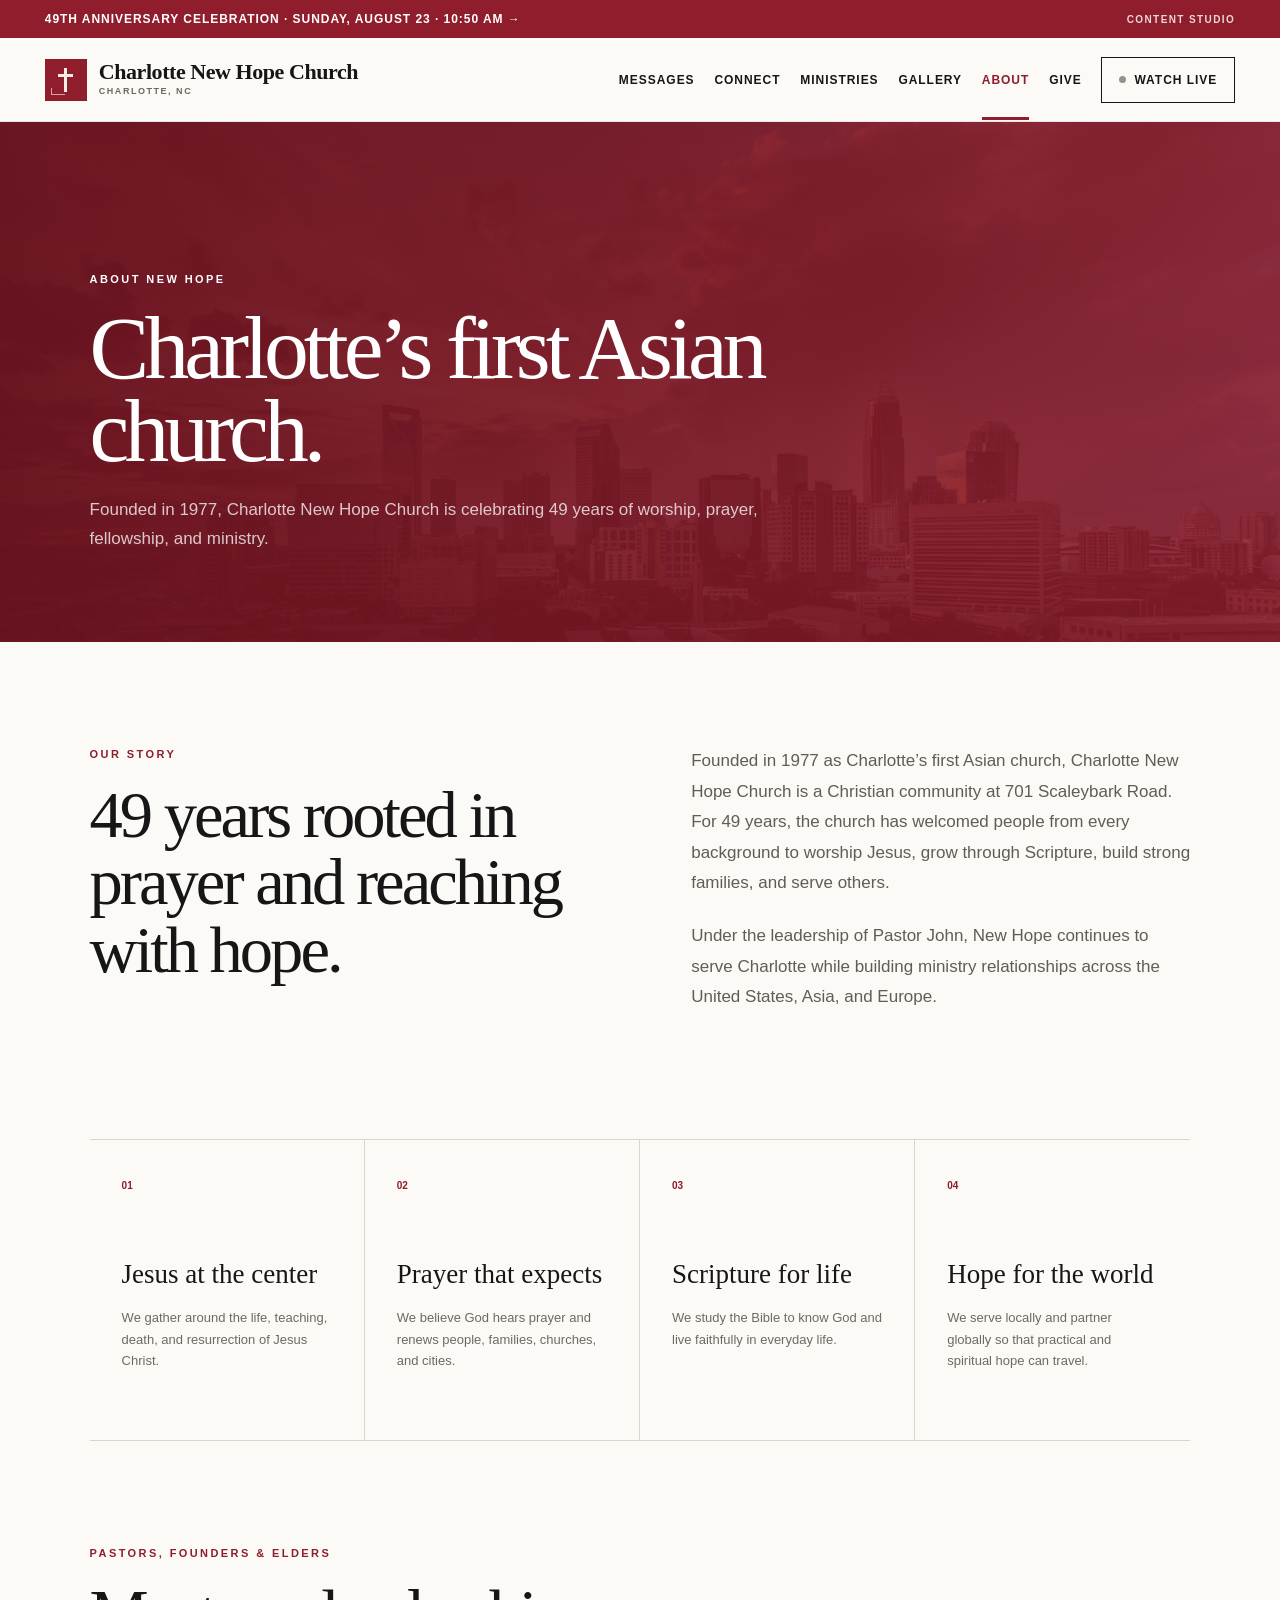
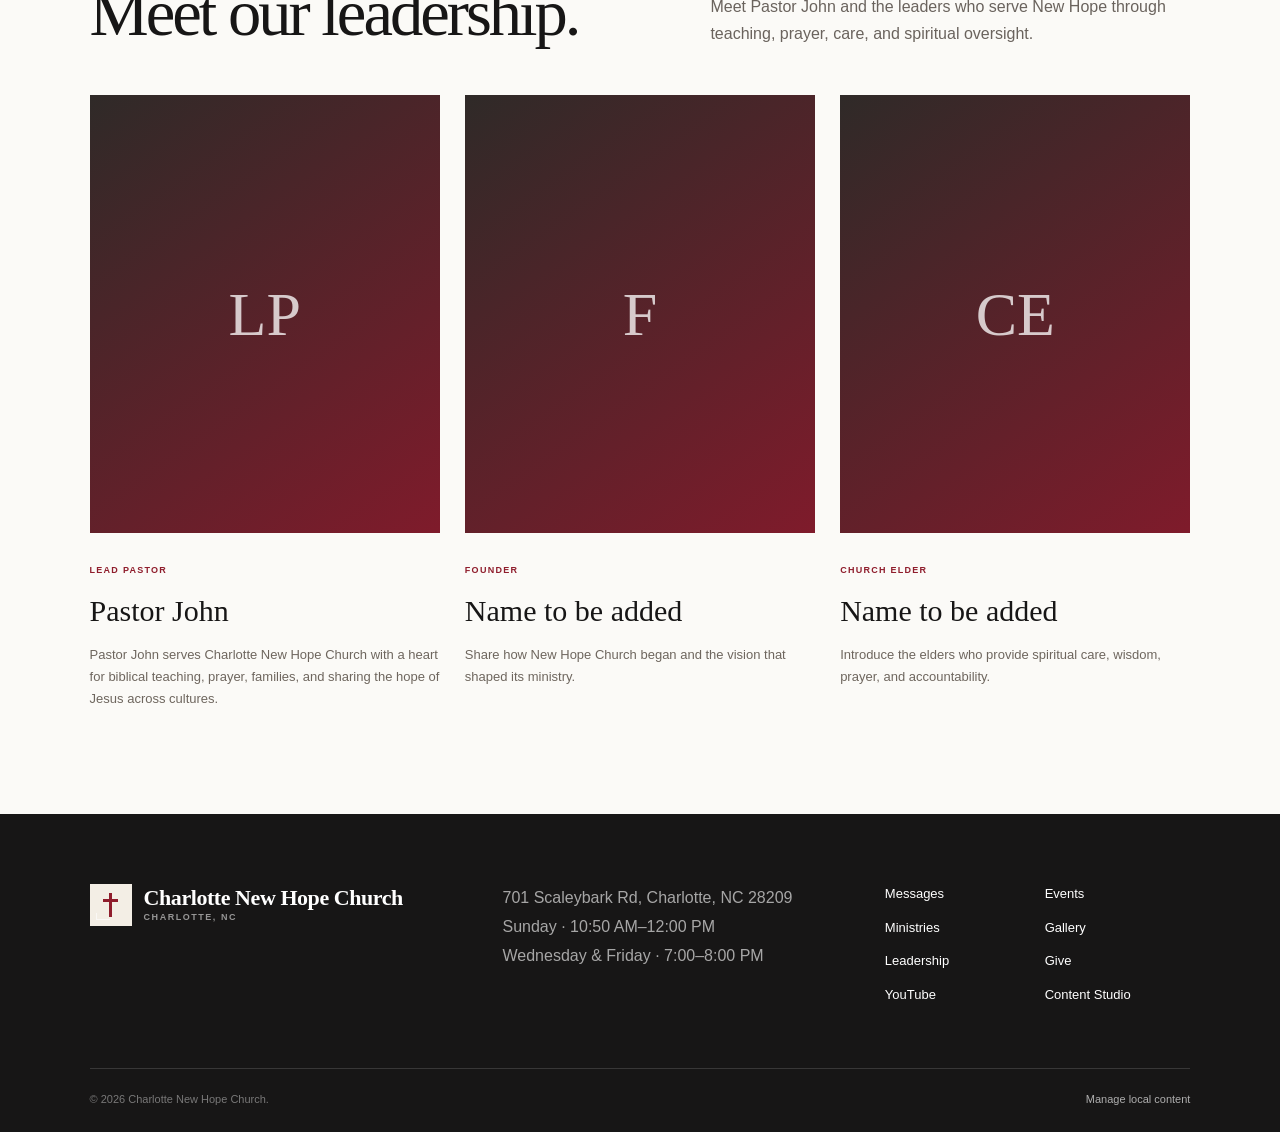
==== commit 654f1e40: "Publish church YouTube channel links" ====
--- a/about/index.html
+++ b/about/index.html
@@ -1,4 +1,4 @@
-<!DOCTYPE html><html lang="en"><head><meta charSet="utf-8"/><meta name="viewport" content="width=device-width, initial-scale=1"/><link rel="stylesheet" href="/assets/index-C01MdYRD.css" data-rsc-css-href="/assets/index-C01MdYRD.css" data-precedence="vite-rsc/importer-resources"/><link rel="modulepreload" href="/assets/layout-segment-context-31v9us7-.js" crossorigin=""/><link rel="modulepreload" href="/assets/rolldown-runtime-S-ySWqyJ.js" crossorigin=""/><link rel="modulepreload" href="/assets/index-B4QkCQq2.js" crossorigin=""/><link rel="modulepreload" href="/assets/framework-CXnKph_e.js" crossorigin=""/><link rel="modulepreload" href="/assets/PortalPages-BW6MbsE7.js" crossorigin=""/><link rel="modulepreload" href="/assets/portal-data-BZe-VWAD.js" crossorigin=""/><link rel="modulepreload" href="/assets/query-D8Wk3mvj.js" crossorigin=""/><title>Charlotte New Hope Church | Charlotte’s First Asian Church</title><meta name="description" content="Founded in 1977, Charlotte New Hope Church is Charlotte’s first Asian church. Join Pastor John in person or watch online."/><meta property="og:title" content="Charlotte New Hope Church | Celebrating 49 Years"/><meta property="og:description" content="Charlotte’s first Asian church, founded in 1977. Join Pastor John in person or online."/><meta property="og:type" content="website"/><meta property="og:image" content="https://charlottenewhopechurch.org/og.png"/><meta property="og:image:width" content="1731"/><meta property="og:image:height" content="909"/><meta property="og:image:alt" content="Charlotte New Hope Church celebrating 49 years"/><meta name="twitter:card" content="summary_large_image"/><meta name="twitter:title" content="Charlotte New Hope Church | Celebrating 49 Years"/><meta name="twitter:description" content="Charlotte’s first Asian church, founded in 1977. Join Pastor John in person or online."/><meta name="twitter:image" content="https://charlottenewhopechurch.org/og.png"/><script>self.__VINEXT_RSC_PARAMS__={}</script><script>self.__VINEXT_RSC_NAV__={"pathname":"/about","searchParams":[]}</script><link rel="modulepreload" href="/assets/index-B4QkCQq2.js" />
+<!DOCTYPE html><html lang="en"><head><meta charSet="utf-8"/><meta name="viewport" content="width=device-width, initial-scale=1"/><link rel="stylesheet" href="/assets/index-C01MdYRD.css" data-rsc-css-href="/assets/index-C01MdYRD.css" data-precedence="vite-rsc/importer-resources"/><link rel="modulepreload" href="/assets/layout-segment-context-BnvSktfa.js" crossorigin=""/><link rel="modulepreload" href="/assets/rolldown-runtime-S-ySWqyJ.js" crossorigin=""/><link rel="modulepreload" href="/assets/index-C7e7HgyP.js" crossorigin=""/><link rel="modulepreload" href="/assets/framework-CXnKph_e.js" crossorigin=""/><link rel="modulepreload" href="/assets/PortalPages-BKp39kIx.js" crossorigin=""/><link rel="modulepreload" href="/assets/portal-data-CYtnAhi8.js" crossorigin=""/><link rel="modulepreload" href="/assets/query-D8Wk3mvj.js" crossorigin=""/><title>Charlotte New Hope Church | Charlotte’s First Asian Church</title><meta name="description" content="Founded in 1977, Charlotte New Hope Church is Charlotte’s first Asian church. Join Pastor John in person or watch online."/><meta property="og:title" content="Charlotte New Hope Church | Celebrating 49 Years"/><meta property="og:description" content="Charlotte’s first Asian church, founded in 1977. Join Pastor John in person or online."/><meta property="og:type" content="website"/><meta property="og:image" content="https://charlottenewhopechurch.org/og.png"/><meta property="og:image:width" content="1731"/><meta property="og:image:height" content="909"/><meta property="og:image:alt" content="Charlotte New Hope Church celebrating 49 years"/><meta name="twitter:card" content="summary_large_image"/><meta name="twitter:title" content="Charlotte New Hope Church | Celebrating 49 Years"/><meta name="twitter:description" content="Charlotte’s first Asian church, founded in 1977. Join Pastor John in person or online."/><meta name="twitter:image" content="https://charlottenewhopechurch.org/og.png"/><script>self.__VINEXT_RSC_PARAMS__={}</script><script>self.__VINEXT_RSC_NAV__={"pathname":"/about","searchParams":[]}</script><link rel="modulepreload" href="/assets/index-C7e7HgyP.js" />
 <style data-vinext-fonts>/* cyrillic-ext */
 @font-face {
   font-family: 'Geist';
@@ -49,4 +49,4 @@
 
 .__variable_geist_1uh2qme { --font-geist: 'Geist', sans-serif; }
 </style>
-</head><body class="__variable_geist_1uh2qme"><main><a class="skip-link" href="#page-content">Skip to content</a><div class="announcement portal-announcement"><a href="/events">49th Anniversary Celebration · Sunday, August 23 · 10:50 AM <span aria-hidden="true">→</span></a><a class="studio-link" href="/studio">Content Studio</a></div><header class="site-header portal-header"><a href="/" class="brand" aria-label="Charlotte New Hope Church home"><span class="brand-mark" aria-hidden="true"><i></i></span><span><b>Charlotte New Hope Church</b><small>Charlotte, NC</small></span></a><button class="menu-button" aria-expanded="false" aria-controls="portal-navigation">Menu</button><nav id="portal-navigation" class="" aria-label="Main navigation"><a href="/messages" class="">Messages</a><a href="/connect" class="">Connect</a><a href="/ministries" class="">Ministries</a><a href="/gallery" class="">Gallery</a><a href="/about" class="active-page">About</a><a href="/give" class="">Give</a><a href="/#live" class="nav-live"><span class="live-dot"></span>Watch Live</a></nav></header><div id="page-content"><section class="interior-hero tone-red"><div><p class="eyebrow">About New Hope</p><h1>Charlotte’s first Asian church.</h1><p>Founded in 1977, Charlotte New Hope Church is celebrating 49 years of worship, prayer, fellowship, and ministry.</p></div></section><section class="story-section"><div><p class="eyebrow red">Our story</p><h2>49 years rooted in prayer and reaching with hope.</h2></div><div><p>Founded in 1977 as Charlotte’s first Asian church, Charlotte New Hope Church is a Christian community at 701 Scaleybark Road. For 49 years, the church has welcomed people from every background to worship Jesus, grow through Scripture, build strong families, and serve others.</p><p>Under the leadership of Pastor John, New Hope continues to serve Charlotte while building ministry relationships across the United States, Asia, and Europe.</p></div></section><section class="values-section"><article><span>01</span><h3>Jesus at the center</h3><p>We gather around the life, teaching, death, and resurrection of Jesus Christ.</p></article><article><span>02</span><h3>Prayer that expects</h3><p>We believe God hears prayer and renews people, families, churches, and cities.</p></article><article><span>03</span><h3>Scripture for life</h3><p>We study the Bible to know God and live faithfully in everyday life.</p></article><article><span>04</span><h3>Hope for the world</h3><p>We serve locally and partner globally so that practical and spiritual hope can travel.</p></article></section><section class="portal-section leaders-section"><div class="portal-section-heading"><div><p class="eyebrow red">Pastors, founders &amp; elders</p><h2>Meet our leadership.</h2></div><p>Meet Pastor John and the leaders who serve New Hope through teaching, prayer, care, and spiritual oversight.</p></div><div class="leader-grid"><article><div class="leader-placeholder" aria-label="Lead Pastor photo to be added"><span>LP</span></div><small>Lead Pastor</small><h3>Pastor John</h3><p>Pastor John serves Charlotte New Hope Church with a heart for biblical teaching, prayer, families, and sharing the hope of Jesus across cultures.</p></article><article><div class="leader-placeholder" aria-label="Founder photo to be added"><span>F</span></div><small>Founder</small><h3>Name to be added</h3><p>Share how New Hope Church began and the vision that shaped its ministry.</p></article><article><div class="leader-placeholder" aria-label="Church Elder photo to be added"><span>CE</span></div><small>Church Elder</small><h3>Name to be added</h3><p>Introduce the elders who provide spiritual care, wisdom, prayer, and accountability.</p></article></div></section></div><footer><div class="footer-top"><a href="/" class="brand footer-brand"><span class="brand-mark light-mark" aria-hidden="true"><i></i></span><span><b>Charlotte New Hope Church</b><small>Charlotte, NC</small></span></a><p>701 Scaleybark Rd, Charlotte, NC 28209<br/>Sunday · 10:50 AM–12:00 PM<br/>Wednesday &amp; Friday · 7:00–8:00 PM</p><div class="footer-links"><a href="/messages">Messages</a><a href="/events">Events</a><a href="/ministries">Ministries</a><a href="/gallery">Gallery</a><a href="/about">Leadership</a><a href="/give">Give</a><a href="/studio">Content Studio</a></div></div><div class="footer-bottom"><span>© 2026 Charlotte New Hope Church.</span><a href="/studio">Manage local content</a></div></footer></main><script id="_R_">import("/assets/index-B4QkCQq2.js")</script></body></html><script>self.__VINEXT_RSC_CHUNKS__=self.__VINEXT_RSC_CHUNKS__||[];self.__VINEXT_RSC_CHUNKS__.push("2:I[\"8c0f216c4604\",[],\"Children\",1]\n3:I[\"15c18cfaeeff\",[],\"LayoutSegmentProvider\",1]\n4:I[\"8c0f216c4604\",[],\"Slot\",1]\n5:I[\"593f344dc510\",[],\"RedirectBoundary\",1]\n:HL[\"/assets/index-C01MdYRD.css\",\"style\"]\n")</script><script>self.__VINEXT_RSC_CHUNKS__=self.__VINEXT_RSC_CHUNKS__||[];self.__VINEXT_RSC_CHUNKS__.push("0:{\"__route\":\"route:/about\",\"__interceptionContext\":null,\"__layoutIds\":[\"layout:/\"],\"__rootLayout\":\"/\",\"page:/about\":\"$L1\",\"layout:/\":[[[[\"$\",\"link\",\"css:/assets/index-C01MdYRD.css\",{\"rel\":\"stylesheet\",\"precedence\":\"vite-rsc/importer-resources\",\"href\":\"/assets/index-C01MdYRD.css\",\"data-rsc-css-href\":\"/assets/index-C01MdYRD.css\"}],\"$undefined\"],[\"$\",\"html\",null,{\"lang\":\"en\",\"children\":[\"$\",\"body\",null,{\"className\":\"__variable_geist_1uh2qme\",\"children\":[\"$\",\"$L2\",null,{}]}]}]],null],\"route:/about\":[[[\"$\",\"meta\",null,{\"charSet\":\"utf-8\"}],[[\"$\",\"title\",\"0\",{\"children\":\"Charlotte New Hope Church | Charlotte’s First Asian Church\"}],[\"$\",\"meta\",\"1\",{\"name\":\"description\",\"content\":\"Founded in 1977, Charlotte New Hope Church is Charlotte’s first Asian church. Join Pastor John in person or watch online.\"}],[\"$\",\"meta\",\"2\",{\"property\":\"og:title\",\"content\":\"Charlotte New Hope Church | Celebrating 49 Years\"}],[\"$\",\"meta\",\"3\",{\"property\":\"og:description\",\"content\":\"Charlotte’s first Asian church, founded in 1977. Join Pastor John in person or online.\"}],[\"$\",\"meta\",\"4\",{\"property\":\"og:type\",\"content\":\"website\"}],[\"$\",\"meta\",\"5\",{\"property\":\"og:image\",\"content\":\"https://charlottenewhopechurch.org/og.png\"}],[\"$\",\"meta\",\"6\",{\"property\":\"og:image:width\",\"content\":\"1731\"}],[\"$\",\"meta\",\"7\",{\"property\":\"og:image:height\",\"content\":\"909\"}],[\"$\",\"meta\",\"8\",{\"property\":\"og:image:alt\",\"content\":\"Charlotte New Hope Church celebrating 49 years\"}],[\"$\",\"meta\",\"9\",{\"name\":\"twitter:card\",\"content\":\"summary_large_image\"}],[\"$\",\"meta\",\"10\",{\"name\":\"twitter:title\",\"content\":\"Charlotte New Hope Church | Celebrating 49 Years\"}],[\"$\",\"meta\",\"11\",{\"name\":\"twitter:description\",\"content\":\"Charlotte’s first Asian church, founded in 1977. Join Pastor John in person or online.\"}],[\"$\",\"meta\",\"12\",{\"name\":\"twitter:image\",\"content\":\"https://charlottenewhopechurch.org/og.png\"}]],[[\"$\",\"meta\",\"0\",{\"name\":\"viewport\",\"content\":\"width=device-width, initial-scale=1\"}]]],[\"$\",\"$L3\",null,{\"segmentMap\":{\"children\":[\"about\"]},\"children\":[\"$\",\"$L4\",null,{\"id\":\"layout:/\",\"parallelSlots\":\"$undefined\",\"children\":[\"$\",\"$L5\",null,{\"children\":[\"$\",\"$L3\",null,{\"segmentMap\":{\"children\":[]},\"children\":[\"$\",\"$L4\",null,{\"id\":\"page:/about\"}]}]}]}]}]],\"__layoutFlags\":{\"layout:/\":\"s\"},\"__artifactCompatibility\":{\"schemaVersion\":1,\"graphVersion\":\"app-route-graph:pxgtdg7iy2mv\",\"deploymentVersion\":\"643111ca-403a-434c-8770-3a6a9bc2c693\",\"appElementsSchemaVersion\":1,\"rscPayloadSchemaVersion\":1,\"rootBoundaryId\":\"/\",\"renderEpoch\":null}}\n")</script><script>self.__VINEXT_RSC_CHUNKS__=self.__VINEXT_RSC_CHUNKS__||[];self.__VINEXT_RSC_CHUNKS__.push("6:I[\"0fc568286fef\",[],\"AboutPage\",1]\n1:[\"$\",\"$L6\",null,{}]\n")</script><script>self.__VINEXT_RSC_DONE__=true</script>+</head><body class="__variable_geist_1uh2qme"><main><a class="skip-link" href="#page-content">Skip to content</a><div class="announcement portal-announcement"><a href="/events">49th Anniversary Celebration · Sunday, August 23 · 10:50 AM <span aria-hidden="true">→</span></a><a class="studio-link" href="/studio">Content Studio</a></div><header class="site-header portal-header"><a href="/" class="brand" aria-label="Charlotte New Hope Church home"><span class="brand-mark" aria-hidden="true"><i></i></span><span><b>Charlotte New Hope Church</b><small>Charlotte, NC</small></span></a><button class="menu-button" aria-expanded="false" aria-controls="portal-navigation">Menu</button><nav id="portal-navigation" class="" aria-label="Main navigation"><a href="/messages" class="">Messages</a><a href="/connect" class="">Connect</a><a href="/ministries" class="">Ministries</a><a href="/gallery" class="">Gallery</a><a href="/about" class="active-page">About</a><a href="/give" class="">Give</a><a href="/#live" class="nav-live"><span class="live-dot"></span>Watch Live</a></nav></header><div id="page-content"><section class="interior-hero tone-red"><div><p class="eyebrow">About New Hope</p><h1>Charlotte’s first Asian church.</h1><p>Founded in 1977, Charlotte New Hope Church is celebrating 49 years of worship, prayer, fellowship, and ministry.</p></div></section><section class="story-section"><div><p class="eyebrow red">Our story</p><h2>49 years rooted in prayer and reaching with hope.</h2></div><div><p>Founded in 1977 as Charlotte’s first Asian church, Charlotte New Hope Church is a Christian community at 701 Scaleybark Road. For 49 years, the church has welcomed people from every background to worship Jesus, grow through Scripture, build strong families, and serve others.</p><p>Under the leadership of Pastor John, New Hope continues to serve Charlotte while building ministry relationships across the United States, Asia, and Europe.</p></div></section><section class="values-section"><article><span>01</span><h3>Jesus at the center</h3><p>We gather around the life, teaching, death, and resurrection of Jesus Christ.</p></article><article><span>02</span><h3>Prayer that expects</h3><p>We believe God hears prayer and renews people, families, churches, and cities.</p></article><article><span>03</span><h3>Scripture for life</h3><p>We study the Bible to know God and live faithfully in everyday life.</p></article><article><span>04</span><h3>Hope for the world</h3><p>We serve locally and partner globally so that practical and spiritual hope can travel.</p></article></section><section class="portal-section leaders-section"><div class="portal-section-heading"><div><p class="eyebrow red">Pastors, founders &amp; elders</p><h2>Meet our leadership.</h2></div><p>Meet Pastor John and the leaders who serve New Hope through teaching, prayer, care, and spiritual oversight.</p></div><div class="leader-grid"><article><div class="leader-placeholder" aria-label="Lead Pastor photo to be added"><span>LP</span></div><small>Lead Pastor</small><h3>Pastor John</h3><p>Pastor John serves Charlotte New Hope Church with a heart for biblical teaching, prayer, families, and sharing the hope of Jesus across cultures.</p></article><article><div class="leader-placeholder" aria-label="Founder photo to be added"><span>F</span></div><small>Founder</small><h3>Name to be added</h3><p>Share how New Hope Church began and the vision that shaped its ministry.</p></article><article><div class="leader-placeholder" aria-label="Church Elder photo to be added"><span>CE</span></div><small>Church Elder</small><h3>Name to be added</h3><p>Introduce the elders who provide spiritual care, wisdom, prayer, and accountability.</p></article></div></section></div><footer><div class="footer-top"><a href="/" class="brand footer-brand"><span class="brand-mark light-mark" aria-hidden="true"><i></i></span><span><b>Charlotte New Hope Church</b><small>Charlotte, NC</small></span></a><p>701 Scaleybark Rd, Charlotte, NC 28209<br/>Sunday · 10:50 AM–12:00 PM<br/>Wednesday &amp; Friday · 7:00–8:00 PM</p><div class="footer-links"><a href="/messages">Messages</a><a href="/events">Events</a><a href="/ministries">Ministries</a><a href="/gallery">Gallery</a><a href="/about">Leadership</a><a href="/give">Give</a><a href="https://www.youtube.com/@CharlotteNewHopeChurch" target="_blank" rel="noreferrer">YouTube</a><a href="/studio">Content Studio</a></div></div><div class="footer-bottom"><span>© 2026 Charlotte New Hope Church.</span><a href="/studio">Manage local content</a></div></footer></main><script id="_R_">import("/assets/index-C7e7HgyP.js")</script></body></html><script>self.__VINEXT_RSC_CHUNKS__=self.__VINEXT_RSC_CHUNKS__||[];self.__VINEXT_RSC_CHUNKS__.push("2:I[\"8c0f216c4604\",[],\"Children\",1]\n3:I[\"15c18cfaeeff\",[],\"LayoutSegmentProvider\",1]\n4:I[\"8c0f216c4604\",[],\"Slot\",1]\n5:I[\"593f344dc510\",[],\"RedirectBoundary\",1]\n:HL[\"/assets/index-C01MdYRD.css\",\"style\"]\n")</script><script>self.__VINEXT_RSC_CHUNKS__=self.__VINEXT_RSC_CHUNKS__||[];self.__VINEXT_RSC_CHUNKS__.push("0:{\"__route\":\"route:/about\",\"__interceptionContext\":null,\"__layoutIds\":[\"layout:/\"],\"__rootLayout\":\"/\",\"page:/about\":\"$L1\",\"layout:/\":[[[[\"$\",\"link\",\"css:/assets/index-C01MdYRD.css\",{\"rel\":\"stylesheet\",\"precedence\":\"vite-rsc/importer-resources\",\"href\":\"/assets/index-C01MdYRD.css\",\"data-rsc-css-href\":\"/assets/index-C01MdYRD.css\"}],\"$undefined\"],[\"$\",\"html\",null,{\"lang\":\"en\",\"children\":[\"$\",\"body\",null,{\"className\":\"__variable_geist_1uh2qme\",\"children\":[\"$\",\"$L2\",null,{}]}]}]],null],\"route:/about\":[[[\"$\",\"meta\",null,{\"charSet\":\"utf-8\"}],[[\"$\",\"title\",\"0\",{\"children\":\"Charlotte New Hope Church | Charlotte’s First Asian Church\"}],[\"$\",\"meta\",\"1\",{\"name\":\"description\",\"content\":\"Founded in 1977, Charlotte New Hope Church is Charlotte’s first Asian church. Join Pastor John in person or watch online.\"}],[\"$\",\"meta\",\"2\",{\"property\":\"og:title\",\"content\":\"Charlotte New Hope Church | Celebrating 49 Years\"}],[\"$\",\"meta\",\"3\",{\"property\":\"og:description\",\"content\":\"Charlotte’s first Asian church, founded in 1977. Join Pastor John in person or online.\"}],[\"$\",\"meta\",\"4\",{\"property\":\"og:type\",\"content\":\"website\"}],[\"$\",\"meta\",\"5\",{\"property\":\"og:image\",\"content\":\"https://charlottenewhopechurch.org/og.png\"}],[\"$\",\"meta\",\"6\",{\"property\":\"og:image:width\",\"content\":\"1731\"}],[\"$\",\"meta\",\"7\",{\"property\":\"og:image:height\",\"content\":\"909\"}],[\"$\",\"meta\",\"8\",{\"property\":\"og:image:alt\",\"content\":\"Charlotte New Hope Church celebrating 49 years\"}],[\"$\",\"meta\",\"9\",{\"name\":\"twitter:card\",\"content\":\"summary_large_image\"}],[\"$\",\"meta\",\"10\",{\"name\":\"twitter:title\",\"content\":\"Charlotte New Hope Church | Celebrating 49 Years\"}],[\"$\",\"meta\",\"11\",{\"name\":\"twitter:description\",\"content\":\"Charlotte’s first Asian church, founded in 1977. Join Pastor John in person or online.\"}],[\"$\",\"meta\",\"12\",{\"name\":\"twitter:image\",\"content\":\"https://charlottenewhopechurch.org/og.png\"}]],[[\"$\",\"meta\",\"0\",{\"name\":\"viewport\",\"content\":\"width=device-width, initial-scale=1\"}]]],[\"$\",\"$L3\",null,{\"segmentMap\":{\"children\":[\"about\"]},\"children\":[\"$\",\"$L4\",null,{\"id\":\"layout:/\",\"parallelSlots\":\"$undefined\",\"children\":[\"$\",\"$L5\",null,{\"children\":[\"$\",\"$L3\",null,{\"segmentMap\":{\"children\":[]},\"children\":[\"$\",\"$L4\",null,{\"id\":\"page:/about\"}]}]}]}]}]],\"__layoutFlags\":{\"layout:/\":\"s\"},\"__artifactCompatibility\":{\"schemaVersion\":1,\"graphVersion\":\"app-route-graph:pxgtdg7iy2mv\",\"deploymentVersion\":\"e481b206-ed17-44cf-bfbd-de2f8ca7e4af\",\"appElementsSchemaVersion\":1,\"rscPayloadSchemaVersion\":1,\"rootBoundaryId\":\"/\",\"renderEpoch\":null}}\n")</script><script>self.__VINEXT_RSC_CHUNKS__=self.__VINEXT_RSC_CHUNKS__||[];self.__VINEXT_RSC_CHUNKS__.push("6:I[\"0fc568286fef\",[],\"AboutPage\",1]\n1:[\"$\",\"$L6\",null,{}]\n")</script><script>self.__VINEXT_RSC_DONE__=true</script>
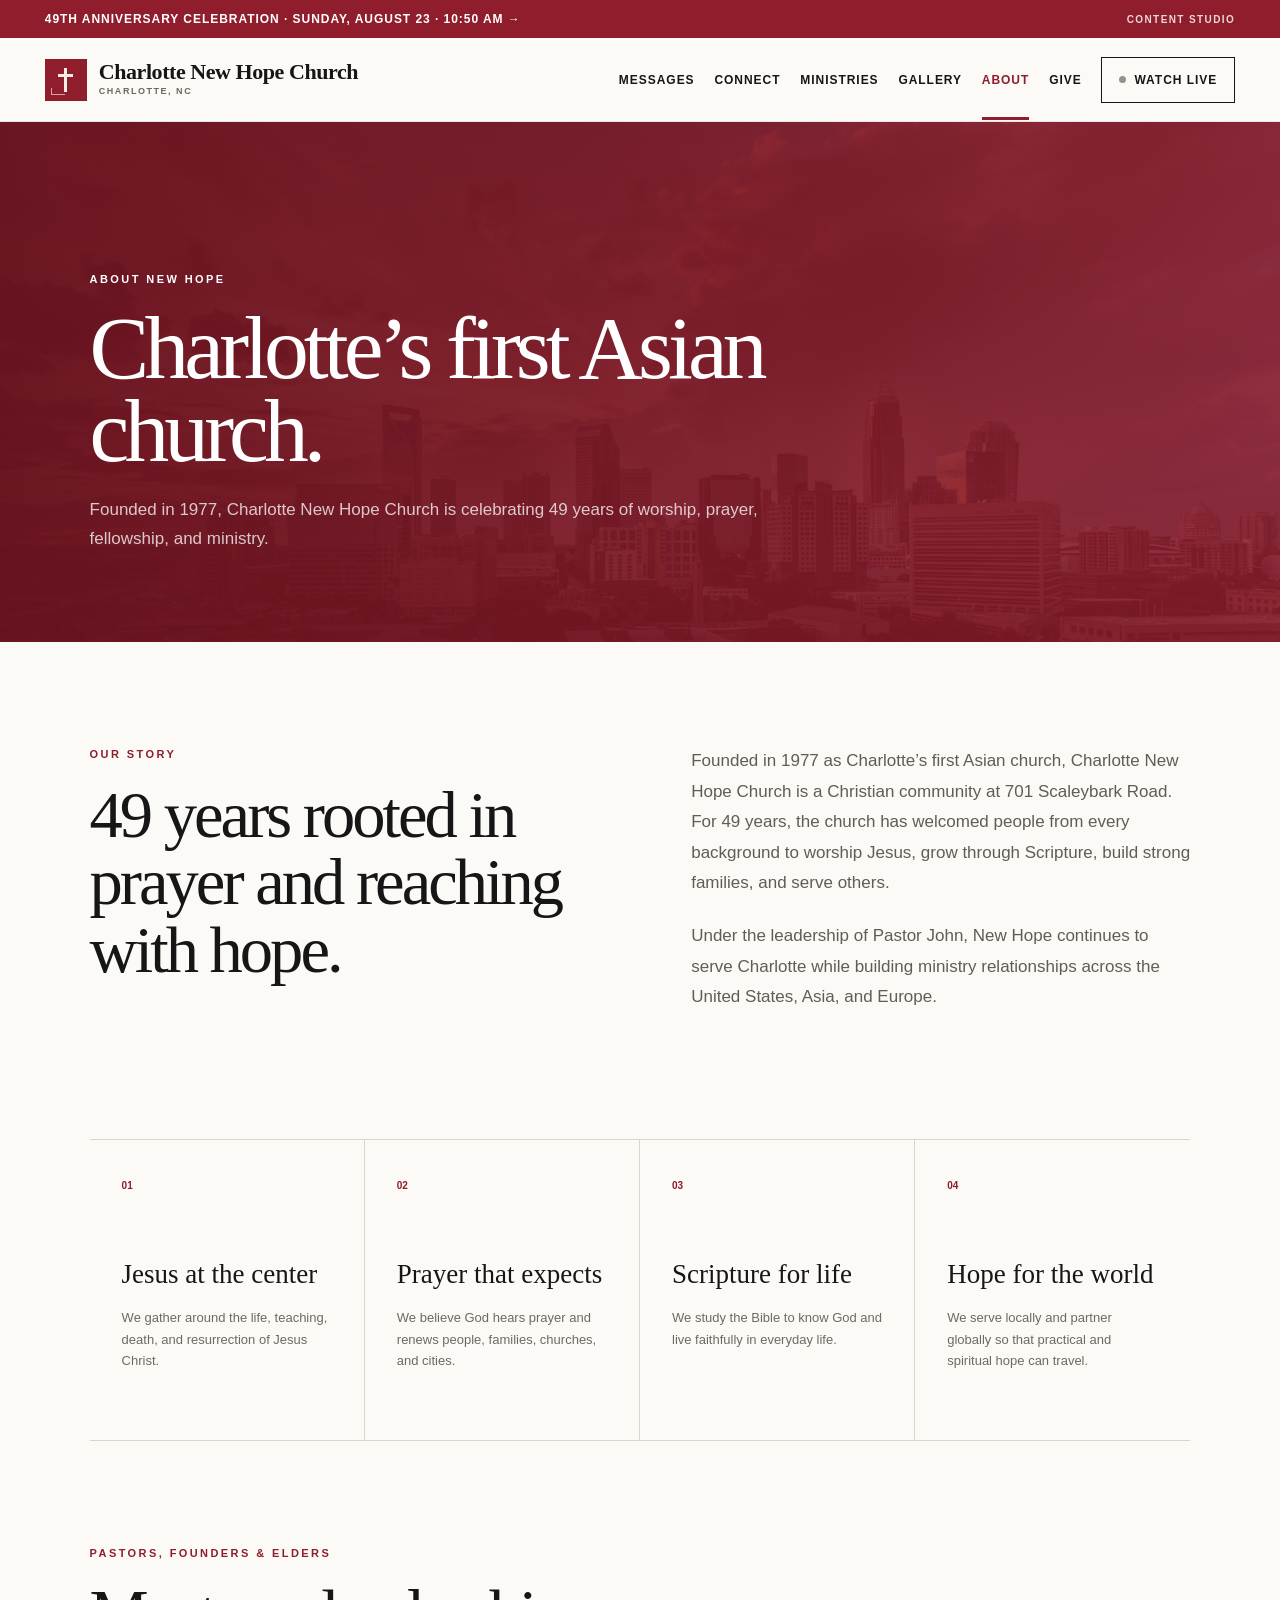
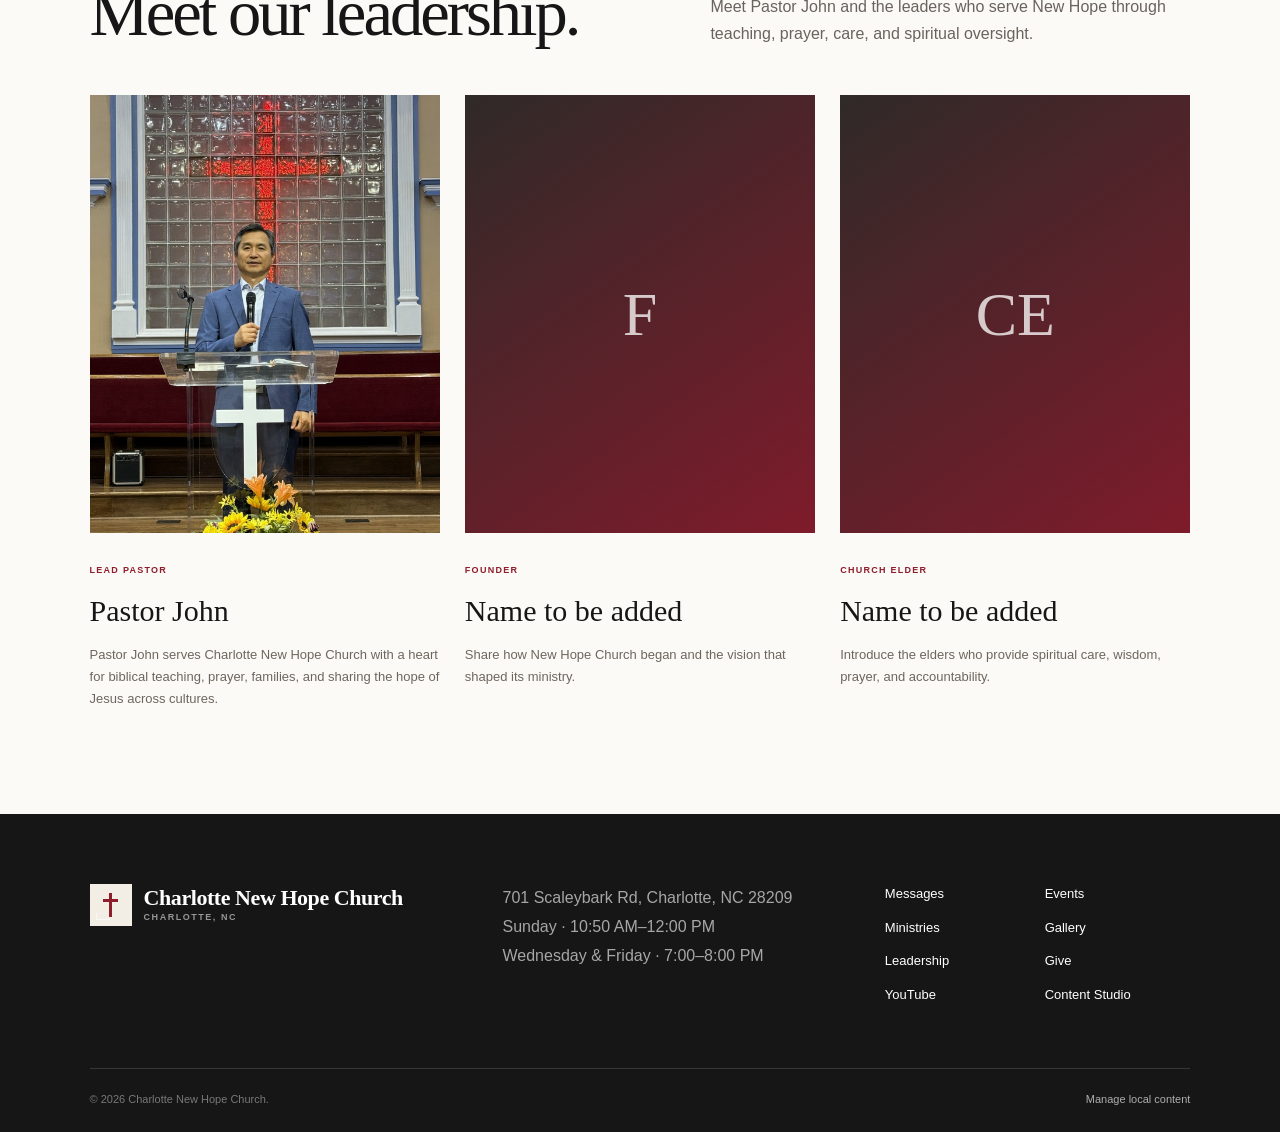
==== commit e46eedd8: "Publish Pastor John church photos" ====
--- a/about/index.html
+++ b/about/index.html
@@ -1,4 +1,4 @@
-<!DOCTYPE html><html lang="en"><head><meta charSet="utf-8"/><meta name="viewport" content="width=device-width, initial-scale=1"/><link rel="stylesheet" href="/assets/index-C01MdYRD.css" data-rsc-css-href="/assets/index-C01MdYRD.css" data-precedence="vite-rsc/importer-resources"/><link rel="modulepreload" href="/assets/layout-segment-context-BnvSktfa.js" crossorigin=""/><link rel="modulepreload" href="/assets/rolldown-runtime-S-ySWqyJ.js" crossorigin=""/><link rel="modulepreload" href="/assets/index-C7e7HgyP.js" crossorigin=""/><link rel="modulepreload" href="/assets/framework-CXnKph_e.js" crossorigin=""/><link rel="modulepreload" href="/assets/PortalPages-BKp39kIx.js" crossorigin=""/><link rel="modulepreload" href="/assets/portal-data-CYtnAhi8.js" crossorigin=""/><link rel="modulepreload" href="/assets/query-D8Wk3mvj.js" crossorigin=""/><title>Charlotte New Hope Church | Charlotte’s First Asian Church</title><meta name="description" content="Founded in 1977, Charlotte New Hope Church is Charlotte’s first Asian church. Join Pastor John in person or watch online."/><meta property="og:title" content="Charlotte New Hope Church | Celebrating 49 Years"/><meta property="og:description" content="Charlotte’s first Asian church, founded in 1977. Join Pastor John in person or online."/><meta property="og:type" content="website"/><meta property="og:image" content="https://charlottenewhopechurch.org/og.png"/><meta property="og:image:width" content="1731"/><meta property="og:image:height" content="909"/><meta property="og:image:alt" content="Charlotte New Hope Church celebrating 49 years"/><meta name="twitter:card" content="summary_large_image"/><meta name="twitter:title" content="Charlotte New Hope Church | Celebrating 49 Years"/><meta name="twitter:description" content="Charlotte’s first Asian church, founded in 1977. Join Pastor John in person or online."/><meta name="twitter:image" content="https://charlottenewhopechurch.org/og.png"/><script>self.__VINEXT_RSC_PARAMS__={}</script><script>self.__VINEXT_RSC_NAV__={"pathname":"/about","searchParams":[]}</script><link rel="modulepreload" href="/assets/index-C7e7HgyP.js" />
+<!DOCTYPE html><html lang="en"><head><meta charSet="utf-8"/><meta name="viewport" content="width=device-width, initial-scale=1"/><link rel="preload" as="image" href="/images/pastor-john-pulpit.jpg"/><link rel="stylesheet" href="/assets/index-D7RbhZwy.css" data-rsc-css-href="/assets/index-D7RbhZwy.css" data-precedence="vite-rsc/importer-resources"/><link rel="modulepreload" href="/assets/layout-segment-context-BEq-S0ML.js" crossorigin=""/><link rel="modulepreload" href="/assets/rolldown-runtime-S-ySWqyJ.js" crossorigin=""/><link rel="modulepreload" href="/assets/index-DyXzjmVW.js" crossorigin=""/><link rel="modulepreload" href="/assets/framework-CXnKph_e.js" crossorigin=""/><link rel="modulepreload" href="/assets/PortalPages-qteQuqMD.js" crossorigin=""/><link rel="modulepreload" href="/assets/portal-data-rJzv_UlQ.js" crossorigin=""/><link rel="modulepreload" href="/assets/query-D8Wk3mvj.js" crossorigin=""/><title>Charlotte New Hope Church | Charlotte’s First Asian Church</title><meta name="description" content="Founded in 1977, Charlotte New Hope Church is Charlotte’s first Asian church. Join Pastor John in person or watch online."/><meta property="og:title" content="Charlotte New Hope Church | Celebrating 49 Years"/><meta property="og:description" content="Charlotte’s first Asian church, founded in 1977. Join Pastor John in person or online."/><meta property="og:type" content="website"/><meta property="og:image" content="https://charlottenewhopechurch.org/og.png"/><meta property="og:image:width" content="1731"/><meta property="og:image:height" content="909"/><meta property="og:image:alt" content="Charlotte New Hope Church celebrating 49 years"/><meta name="twitter:card" content="summary_large_image"/><meta name="twitter:title" content="Charlotte New Hope Church | Celebrating 49 Years"/><meta name="twitter:description" content="Charlotte’s first Asian church, founded in 1977. Join Pastor John in person or online."/><meta name="twitter:image" content="https://charlottenewhopechurch.org/og.png"/><script>self.__VINEXT_RSC_PARAMS__={}</script><script>self.__VINEXT_RSC_NAV__={"pathname":"/about","searchParams":[]}</script><link rel="modulepreload" href="/assets/index-DyXzjmVW.js" />
 <style data-vinext-fonts>/* cyrillic-ext */
 @font-face {
   font-family: 'Geist';
@@ -49,4 +49,4 @@
 
 .__variable_geist_1uh2qme { --font-geist: 'Geist', sans-serif; }
 </style>
-</head><body class="__variable_geist_1uh2qme"><main><a class="skip-link" href="#page-content">Skip to content</a><div class="announcement portal-announcement"><a href="/events">49th Anniversary Celebration · Sunday, August 23 · 10:50 AM <span aria-hidden="true">→</span></a><a class="studio-link" href="/studio">Content Studio</a></div><header class="site-header portal-header"><a href="/" class="brand" aria-label="Charlotte New Hope Church home"><span class="brand-mark" aria-hidden="true"><i></i></span><span><b>Charlotte New Hope Church</b><small>Charlotte, NC</small></span></a><button class="menu-button" aria-expanded="false" aria-controls="portal-navigation">Menu</button><nav id="portal-navigation" class="" aria-label="Main navigation"><a href="/messages" class="">Messages</a><a href="/connect" class="">Connect</a><a href="/ministries" class="">Ministries</a><a href="/gallery" class="">Gallery</a><a href="/about" class="active-page">About</a><a href="/give" class="">Give</a><a href="/#live" class="nav-live"><span class="live-dot"></span>Watch Live</a></nav></header><div id="page-content"><section class="interior-hero tone-red"><div><p class="eyebrow">About New Hope</p><h1>Charlotte’s first Asian church.</h1><p>Founded in 1977, Charlotte New Hope Church is celebrating 49 years of worship, prayer, fellowship, and ministry.</p></div></section><section class="story-section"><div><p class="eyebrow red">Our story</p><h2>49 years rooted in prayer and reaching with hope.</h2></div><div><p>Founded in 1977 as Charlotte’s first Asian church, Charlotte New Hope Church is a Christian community at 701 Scaleybark Road. For 49 years, the church has welcomed people from every background to worship Jesus, grow through Scripture, build strong families, and serve others.</p><p>Under the leadership of Pastor John, New Hope continues to serve Charlotte while building ministry relationships across the United States, Asia, and Europe.</p></div></section><section class="values-section"><article><span>01</span><h3>Jesus at the center</h3><p>We gather around the life, teaching, death, and resurrection of Jesus Christ.</p></article><article><span>02</span><h3>Prayer that expects</h3><p>We believe God hears prayer and renews people, families, churches, and cities.</p></article><article><span>03</span><h3>Scripture for life</h3><p>We study the Bible to know God and live faithfully in everyday life.</p></article><article><span>04</span><h3>Hope for the world</h3><p>We serve locally and partner globally so that practical and spiritual hope can travel.</p></article></section><section class="portal-section leaders-section"><div class="portal-section-heading"><div><p class="eyebrow red">Pastors, founders &amp; elders</p><h2>Meet our leadership.</h2></div><p>Meet Pastor John and the leaders who serve New Hope through teaching, prayer, care, and spiritual oversight.</p></div><div class="leader-grid"><article><div class="leader-placeholder" aria-label="Lead Pastor photo to be added"><span>LP</span></div><small>Lead Pastor</small><h3>Pastor John</h3><p>Pastor John serves Charlotte New Hope Church with a heart for biblical teaching, prayer, families, and sharing the hope of Jesus across cultures.</p></article><article><div class="leader-placeholder" aria-label="Founder photo to be added"><span>F</span></div><small>Founder</small><h3>Name to be added</h3><p>Share how New Hope Church began and the vision that shaped its ministry.</p></article><article><div class="leader-placeholder" aria-label="Church Elder photo to be added"><span>CE</span></div><small>Church Elder</small><h3>Name to be added</h3><p>Introduce the elders who provide spiritual care, wisdom, prayer, and accountability.</p></article></div></section></div><footer><div class="footer-top"><a href="/" class="brand footer-brand"><span class="brand-mark light-mark" aria-hidden="true"><i></i></span><span><b>Charlotte New Hope Church</b><small>Charlotte, NC</small></span></a><p>701 Scaleybark Rd, Charlotte, NC 28209<br/>Sunday · 10:50 AM–12:00 PM<br/>Wednesday &amp; Friday · 7:00–8:00 PM</p><div class="footer-links"><a href="/messages">Messages</a><a href="/events">Events</a><a href="/ministries">Ministries</a><a href="/gallery">Gallery</a><a href="/about">Leadership</a><a href="/give">Give</a><a href="https://www.youtube.com/@CharlotteNewHopeChurch" target="_blank" rel="noreferrer">YouTube</a><a href="/studio">Content Studio</a></div></div><div class="footer-bottom"><span>© 2026 Charlotte New Hope Church.</span><a href="/studio">Manage local content</a></div></footer></main><script id="_R_">import("/assets/index-C7e7HgyP.js")</script></body></html><script>self.__VINEXT_RSC_CHUNKS__=self.__VINEXT_RSC_CHUNKS__||[];self.__VINEXT_RSC_CHUNKS__.push("2:I[\"8c0f216c4604\",[],\"Children\",1]\n3:I[\"15c18cfaeeff\",[],\"LayoutSegmentProvider\",1]\n4:I[\"8c0f216c4604\",[],\"Slot\",1]\n5:I[\"593f344dc510\",[],\"RedirectBoundary\",1]\n:HL[\"/assets/index-C01MdYRD.css\",\"style\"]\n")</script><script>self.__VINEXT_RSC_CHUNKS__=self.__VINEXT_RSC_CHUNKS__||[];self.__VINEXT_RSC_CHUNKS__.push("0:{\"__route\":\"route:/about\",\"__interceptionContext\":null,\"__layoutIds\":[\"layout:/\"],\"__rootLayout\":\"/\",\"page:/about\":\"$L1\",\"layout:/\":[[[[\"$\",\"link\",\"css:/assets/index-C01MdYRD.css\",{\"rel\":\"stylesheet\",\"precedence\":\"vite-rsc/importer-resources\",\"href\":\"/assets/index-C01MdYRD.css\",\"data-rsc-css-href\":\"/assets/index-C01MdYRD.css\"}],\"$undefined\"],[\"$\",\"html\",null,{\"lang\":\"en\",\"children\":[\"$\",\"body\",null,{\"className\":\"__variable_geist_1uh2qme\",\"children\":[\"$\",\"$L2\",null,{}]}]}]],null],\"route:/about\":[[[\"$\",\"meta\",null,{\"charSet\":\"utf-8\"}],[[\"$\",\"title\",\"0\",{\"children\":\"Charlotte New Hope Church | Charlotte’s First Asian Church\"}],[\"$\",\"meta\",\"1\",{\"name\":\"description\",\"content\":\"Founded in 1977, Charlotte New Hope Church is Charlotte’s first Asian church. Join Pastor John in person or watch online.\"}],[\"$\",\"meta\",\"2\",{\"property\":\"og:title\",\"content\":\"Charlotte New Hope Church | Celebrating 49 Years\"}],[\"$\",\"meta\",\"3\",{\"property\":\"og:description\",\"content\":\"Charlotte’s first Asian church, founded in 1977. Join Pastor John in person or online.\"}],[\"$\",\"meta\",\"4\",{\"property\":\"og:type\",\"content\":\"website\"}],[\"$\",\"meta\",\"5\",{\"property\":\"og:image\",\"content\":\"https://charlottenewhopechurch.org/og.png\"}],[\"$\",\"meta\",\"6\",{\"property\":\"og:image:width\",\"content\":\"1731\"}],[\"$\",\"meta\",\"7\",{\"property\":\"og:image:height\",\"content\":\"909\"}],[\"$\",\"meta\",\"8\",{\"property\":\"og:image:alt\",\"content\":\"Charlotte New Hope Church celebrating 49 years\"}],[\"$\",\"meta\",\"9\",{\"name\":\"twitter:card\",\"content\":\"summary_large_image\"}],[\"$\",\"meta\",\"10\",{\"name\":\"twitter:title\",\"content\":\"Charlotte New Hope Church | Celebrating 49 Years\"}],[\"$\",\"meta\",\"11\",{\"name\":\"twitter:description\",\"content\":\"Charlotte’s first Asian church, founded in 1977. Join Pastor John in person or online.\"}],[\"$\",\"meta\",\"12\",{\"name\":\"twitter:image\",\"content\":\"https://charlottenewhopechurch.org/og.png\"}]],[[\"$\",\"meta\",\"0\",{\"name\":\"viewport\",\"content\":\"width=device-width, initial-scale=1\"}]]],[\"$\",\"$L3\",null,{\"segmentMap\":{\"children\":[\"about\"]},\"children\":[\"$\",\"$L4\",null,{\"id\":\"layout:/\",\"parallelSlots\":\"$undefined\",\"children\":[\"$\",\"$L5\",null,{\"children\":[\"$\",\"$L3\",null,{\"segmentMap\":{\"children\":[]},\"children\":[\"$\",\"$L4\",null,{\"id\":\"page:/about\"}]}]}]}]}]],\"__layoutFlags\":{\"layout:/\":\"s\"},\"__artifactCompatibility\":{\"schemaVersion\":1,\"graphVersion\":\"app-route-graph:pxgtdg7iy2mv\",\"deploymentVersion\":\"e481b206-ed17-44cf-bfbd-de2f8ca7e4af\",\"appElementsSchemaVersion\":1,\"rscPayloadSchemaVersion\":1,\"rootBoundaryId\":\"/\",\"renderEpoch\":null}}\n")</script><script>self.__VINEXT_RSC_CHUNKS__=self.__VINEXT_RSC_CHUNKS__||[];self.__VINEXT_RSC_CHUNKS__.push("6:I[\"0fc568286fef\",[],\"AboutPage\",1]\n1:[\"$\",\"$L6\",null,{}]\n")</script><script>self.__VINEXT_RSC_DONE__=true</script>+</head><body class="__variable_geist_1uh2qme"><main><a class="skip-link" href="#page-content">Skip to content</a><div class="announcement portal-announcement"><a href="/events">49th Anniversary Celebration · Sunday, August 23 · 10:50 AM <span aria-hidden="true">→</span></a><a class="studio-link" href="/studio">Content Studio</a></div><header class="site-header portal-header"><a href="/" class="brand" aria-label="Charlotte New Hope Church home"><span class="brand-mark" aria-hidden="true"><i></i></span><span><b>Charlotte New Hope Church</b><small>Charlotte, NC</small></span></a><button class="menu-button" aria-expanded="false" aria-controls="portal-navigation">Menu</button><nav id="portal-navigation" class="" aria-label="Main navigation"><a href="/messages" class="">Messages</a><a href="/connect" class="">Connect</a><a href="/ministries" class="">Ministries</a><a href="/gallery" class="">Gallery</a><a href="/about" class="active-page">About</a><a href="/give" class="">Give</a><a href="/#live" class="nav-live"><span class="live-dot"></span>Watch Live</a></nav></header><div id="page-content"><section class="interior-hero tone-red"><div><p class="eyebrow">About New Hope</p><h1>Charlotte’s first Asian church.</h1><p>Founded in 1977, Charlotte New Hope Church is celebrating 49 years of worship, prayer, fellowship, and ministry.</p></div></section><section class="story-section"><div><p class="eyebrow red">Our story</p><h2>49 years rooted in prayer and reaching with hope.</h2></div><div><p>Founded in 1977 as Charlotte’s first Asian church, Charlotte New Hope Church is a Christian community at 701 Scaleybark Road. For 49 years, the church has welcomed people from every background to worship Jesus, grow through Scripture, build strong families, and serve others.</p><p>Under the leadership of Pastor John, New Hope continues to serve Charlotte while building ministry relationships across the United States, Asia, and Europe.</p></div></section><section class="values-section"><article><span>01</span><h3>Jesus at the center</h3><p>We gather around the life, teaching, death, and resurrection of Jesus Christ.</p></article><article><span>02</span><h3>Prayer that expects</h3><p>We believe God hears prayer and renews people, families, churches, and cities.</p></article><article><span>03</span><h3>Scripture for life</h3><p>We study the Bible to know God and live faithfully in everyday life.</p></article><article><span>04</span><h3>Hope for the world</h3><p>We serve locally and partner globally so that practical and spiritual hope can travel.</p></article></section><section class="portal-section leaders-section"><div class="portal-section-heading"><div><p class="eyebrow red">Pastors, founders &amp; elders</p><h2>Meet our leadership.</h2></div><p>Meet Pastor John and the leaders who serve New Hope through teaching, prayer, care, and spiritual oversight.</p></div><div class="leader-grid"><article><img src="/images/pastor-john-pulpit.jpg" alt="Pastor John"/><small>Lead Pastor</small><h3>Pastor John</h3><p>Pastor John serves Charlotte New Hope Church with a heart for biblical teaching, prayer, families, and sharing the hope of Jesus across cultures.</p></article><article><div class="leader-placeholder" aria-label="Founder photo to be added"><span>F</span></div><small>Founder</small><h3>Name to be added</h3><p>Share how New Hope Church began and the vision that shaped its ministry.</p></article><article><div class="leader-placeholder" aria-label="Church Elder photo to be added"><span>CE</span></div><small>Church Elder</small><h3>Name to be added</h3><p>Introduce the elders who provide spiritual care, wisdom, prayer, and accountability.</p></article></div></section></div><footer><div class="footer-top"><a href="/" class="brand footer-brand"><span class="brand-mark light-mark" aria-hidden="true"><i></i></span><span><b>Charlotte New Hope Church</b><small>Charlotte, NC</small></span></a><p>701 Scaleybark Rd, Charlotte, NC 28209<br/>Sunday · 10:50 AM–12:00 PM<br/>Wednesday &amp; Friday · 7:00–8:00 PM</p><div class="footer-links"><a href="/messages">Messages</a><a href="/events">Events</a><a href="/ministries">Ministries</a><a href="/gallery">Gallery</a><a href="/about">Leadership</a><a href="/give">Give</a><a href="https://www.youtube.com/@CharlotteNewHopeChurch" target="_blank" rel="noreferrer">YouTube</a><a href="/studio">Content Studio</a></div></div><div class="footer-bottom"><span>© 2026 Charlotte New Hope Church.</span><a href="/studio">Manage local content</a></div></footer></main><script id="_R_">import("/assets/index-DyXzjmVW.js")</script></body></html><script>self.__VINEXT_RSC_CHUNKS__=self.__VINEXT_RSC_CHUNKS__||[];self.__VINEXT_RSC_CHUNKS__.push("2:I[\"8c0f216c4604\",[],\"Children\",1]\n3:I[\"15c18cfaeeff\",[],\"LayoutSegmentProvider\",1]\n4:I[\"8c0f216c4604\",[],\"Slot\",1]\n5:I[\"593f344dc510\",[],\"RedirectBoundary\",1]\n:HL[\"/assets/index-D7RbhZwy.css\",\"style\"]\n")</script><script>self.__VINEXT_RSC_CHUNKS__=self.__VINEXT_RSC_CHUNKS__||[];self.__VINEXT_RSC_CHUNKS__.push("0:{\"__route\":\"route:/about\",\"__interceptionContext\":null,\"__layoutIds\":[\"layout:/\"],\"__rootLayout\":\"/\",\"page:/about\":\"$L1\",\"layout:/\":[[[[\"$\",\"link\",\"css:/assets/index-D7RbhZwy.css\",{\"rel\":\"stylesheet\",\"precedence\":\"vite-rsc/importer-resources\",\"href\":\"/assets/index-D7RbhZwy.css\",\"data-rsc-css-href\":\"/assets/index-D7RbhZwy.css\"}],\"$undefined\"],[\"$\",\"html\",null,{\"lang\":\"en\",\"children\":[\"$\",\"body\",null,{\"className\":\"__variable_geist_1uh2qme\",\"children\":[\"$\",\"$L2\",null,{}]}]}]],null],\"route:/about\":[[[\"$\",\"meta\",null,{\"charSet\":\"utf-8\"}],[[\"$\",\"title\",\"0\",{\"children\":\"Charlotte New Hope Church | Charlotte’s First Asian Church\"}],[\"$\",\"meta\",\"1\",{\"name\":\"description\",\"content\":\"Founded in 1977, Charlotte New Hope Church is Charlotte’s first Asian church. Join Pastor John in person or watch online.\"}],[\"$\",\"meta\",\"2\",{\"property\":\"og:title\",\"content\":\"Charlotte New Hope Church | Celebrating 49 Years\"}],[\"$\",\"meta\",\"3\",{\"property\":\"og:description\",\"content\":\"Charlotte’s first Asian church, founded in 1977. Join Pastor John in person or online.\"}],[\"$\",\"meta\",\"4\",{\"property\":\"og:type\",\"content\":\"website\"}],[\"$\",\"meta\",\"5\",{\"property\":\"og:image\",\"content\":\"https://charlottenewhopechurch.org/og.png\"}],[\"$\",\"meta\",\"6\",{\"property\":\"og:image:width\",\"content\":\"1731\"}],[\"$\",\"meta\",\"7\",{\"property\":\"og:image:height\",\"content\":\"909\"}],[\"$\",\"meta\",\"8\",{\"property\":\"og:image:alt\",\"content\":\"Charlotte New Hope Church celebrating 49 years\"}],[\"$\",\"meta\",\"9\",{\"name\":\"twitter:card\",\"content\":\"summary_large_image\"}],[\"$\",\"meta\",\"10\",{\"name\":\"twitter:title\",\"content\":\"Charlotte New Hope Church | Celebrating 49 Years\"}],[\"$\",\"meta\",\"11\",{\"name\":\"twitter:description\",\"content\":\"Charlotte’s first Asian church, founded in 1977. Join Pastor John in person or online.\"}],[\"$\",\"meta\",\"12\",{\"name\":\"twitter:image\",\"content\":\"https://charlottenewhopechurch.org/og.png\"}]],[[\"$\",\"meta\",\"0\",{\"name\":\"viewport\",\"content\":\"width=device-width, initial-scale=1\"}]]],[\"$\",\"$L3\",null,{\"segmentMap\":{\"children\":[\"about\"]},\"children\":[\"$\",\"$L4\",null,{\"id\":\"layout:/\",\"parallelSlots\":\"$undefined\",\"children\":[\"$\",\"$L5\",null,{\"children\":[\"$\",\"$L3\",null,{\"segmentMap\":{\"children\":[]},\"children\":[\"$\",\"$L4\",null,{\"id\":\"page:/about\"}]}]}]}]}]],\"__layoutFlags\":{\"layout:/\":\"s\"},\"__artifactCompatibility\":{\"schemaVersion\":1,\"graphVersion\":\"app-route-graph:pxgtdg7iy2mv\",\"deploymentVersion\":\"c77b3a07-70a7-40af-bb45-647c24b72867\",\"appElementsSchemaVersion\":1,\"rscPayloadSchemaVersion\":1,\"rootBoundaryId\":\"/\",\"renderEpoch\":null}}\n")</script><script>self.__VINEXT_RSC_CHUNKS__=self.__VINEXT_RSC_CHUNKS__||[];self.__VINEXT_RSC_CHUNKS__.push("6:I[\"0fc568286fef\",[],\"AboutPage\",1]\n1:[\"$\",\"$L6\",null,{}]\n")</script><script>self.__VINEXT_RSC_DONE__=true</script>
--- a/assets/index-D7RbhZwy.css
+++ b/assets/index-D7RbhZwy.css
@@ -0,0 +1,2 @@
+/*! tailwindcss v4.2.1 | MIT License | https://tailwindcss.com */
+@layer properties{@supports (((-webkit-hyphens:none)) and (not (margin-trim:inline))) or ((-moz-orient:inline) and (not (color:rgb(from red r g b)))){*,:before,:after,::backdrop{--tw-blur:initial;--tw-brightness:initial;--tw-contrast:initial;--tw-grayscale:initial;--tw-hue-rotate:initial;--tw-invert:initial;--tw-opacity:initial;--tw-saturate:initial;--tw-sepia:initial;--tw-drop-shadow:initial;--tw-drop-shadow-color:initial;--tw-drop-shadow-alpha:100%;--tw-drop-shadow-size:initial}}}@layer theme{:root,:host{--font-sans:ui-sans-serif, system-ui, sans-serif, "Apple Color Emoji", "Segoe UI Emoji", "Segoe UI Symbol", "Noto Color Emoji";--font-mono:ui-monospace, SFMono-Regular, Menlo, Monaco, Consolas, "Liberation Mono", "Courier New", monospace;--spacing:.25rem;--default-font-family:var(--font-sans);--default-mono-font-family:var(--font-mono)}}@layer base{*,:after,:before,::backdrop{box-sizing:border-box;border:0 solid;margin:0;padding:0}::file-selector-button{box-sizing:border-box;border:0 solid;margin:0;padding:0}html,:host{-webkit-text-size-adjust:100%;tab-size:4;line-height:1.5;font-family:var(--default-font-family,ui-sans-serif, system-ui, sans-serif, "Apple Color Emoji", "Segoe UI Emoji", "Segoe UI Symbol", "Noto Color Emoji");font-feature-settings:var(--default-font-feature-settings,normal);font-variation-settings:var(--default-font-variation-settings,normal);-webkit-tap-highlight-color:transparent}hr{height:0;color:inherit;border-top-width:1px}abbr:where([title]){-webkit-text-decoration:underline dotted;text-decoration:underline dotted}h1,h2,h3,h4,h5,h6{font-size:inherit;font-weight:inherit}a{color:inherit;-webkit-text-decoration:inherit;-webkit-text-decoration:inherit;-webkit-text-decoration:inherit;-webkit-text-decoration:inherit;text-decoration:inherit}b,strong{font-weight:bolder}code,kbd,samp,pre{font-family:var(--default-mono-font-family,ui-monospace, SFMono-Regular, Menlo, Monaco, Consolas, "Liberation Mono", "Courier New", monospace);font-feature-settings:var(--default-mono-font-feature-settings,normal);font-variation-settings:var(--default-mono-font-variation-settings,normal);font-size:1em}small{font-size:80%}sub,sup{vertical-align:baseline;font-size:75%;line-height:0;position:relative}sub{bottom:-.25em}sup{top:-.5em}table{text-indent:0;border-color:inherit;border-collapse:collapse}:-moz-focusring{outline:auto}progress{vertical-align:baseline}summary{display:list-item}ol,ul,menu{list-style:none}img,svg,video,canvas,audio,iframe,embed,object{vertical-align:middle;display:block}img,video{max-width:100%;height:auto}button,input,select,optgroup,textarea{font:inherit;font-feature-settings:inherit;font-variation-settings:inherit;letter-spacing:inherit;color:inherit;opacity:1;background-color:#0000;border-radius:0}::file-selector-button{font:inherit;font-feature-settings:inherit;font-variation-settings:inherit;letter-spacing:inherit;color:inherit;opacity:1;background-color:#0000;border-radius:0}:where(select:is([multiple],[size])) optgroup{font-weight:bolder}:where(select:is([multiple],[size])) optgroup option{padding-inline-start:20px}::file-selector-button{margin-inline-end:4px}::placeholder{opacity:1}@supports (not ((-webkit-appearance:-apple-pay-button))) or (contain-intrinsic-size:1px){::placeholder{color:currentColor}@supports (color:color-mix(in lab, red, red)){::placeholder{color:color-mix(in oklab, currentcolor 50%, transparent)}}}textarea{resize:vertical}::-webkit-search-decoration{-webkit-appearance:none}::-webkit-date-and-time-value{min-height:1lh;text-align:inherit}::-webkit-datetime-edit{display:inline-flex}::-webkit-datetime-edit-fields-wrapper{padding:0}::-webkit-datetime-edit{padding-block:0}::-webkit-datetime-edit-year-field{padding-block:0}::-webkit-datetime-edit-month-field{padding-block:0}::-webkit-datetime-edit-day-field{padding-block:0}::-webkit-datetime-edit-hour-field{padding-block:0}::-webkit-datetime-edit-minute-field{padding-block:0}::-webkit-datetime-edit-second-field{padding-block:0}::-webkit-datetime-edit-millisecond-field{padding-block:0}::-webkit-datetime-edit-meridiem-field{padding-block:0}::-webkit-calendar-picker-indicator{line-height:1}:-moz-ui-invalid{box-shadow:none}button,input:where([type=button],[type=reset],[type=submit]){appearance:button}::file-selector-button{appearance:button}::-webkit-inner-spin-button{height:auto}::-webkit-outer-spin-button{height:auto}[hidden]:where(:not([hidden=until-found])){display:none!important}}@layer components;@layer utilities{.visible{visibility:visible}.relative{position:relative}.start{inset-inline-start:var(--spacing)}.table{display:table}.grow{flex-grow:1}.uppercase{text-transform:uppercase}.filter{filter:var(--tw-blur,) var(--tw-brightness,) var(--tw-contrast,) var(--tw-grayscale,) var(--tw-hue-rotate,) var(--tw-invert,) var(--tw-saturate,) var(--tw-sepia,) var(--tw-drop-shadow,)}}:root{--red:#8f1d2c;--red-dark:#68131f;--ink:#171616;--charcoal:#252222;--cream:#f3eee5;--paper:#fbfaf7;--sand:#d8cabb;--line:#d9d4cc;--white:#fff}*{box-sizing:border-box}html{scroll-behavior:smooth}body{background:var(--paper);color:var(--ink);font-family:var(--font-geist), Arial, sans-serif;margin:0}button,input{font:inherit}button,a{-webkit-tap-highlight-color:transparent}a{color:inherit;text-decoration:none}.skip-link{z-index:100;color:#111;background:#fff;padding:12px 16px;position:fixed;top:-100px;left:16px}.skip-link:focus{top:16px}.announcement{background:var(--red);min-height:38px;color:var(--white);letter-spacing:.08em;text-transform:uppercase;justify-content:center;align-items:center;padding:8px 3.5vw;font-size:12px;font-weight:700;display:flex;position:relative}.announcement a:hover{text-decoration:underline}.announcement button{color:#ffffffc7;text-transform:uppercase;cursor:pointer;background:0 0;border:0;padding:2px 0;font-size:11px;position:absolute;right:3.5vw}.announcement button:hover{color:#fff}.site-header{z-index:50;background:#fbfaf7fa;border-bottom:1px solid #00000014;justify-content:space-between;align-items:center;height:84px;padding:0 3.5vw;display:flex;position:sticky;top:0}.brand{align-items:center;gap:12px;display:inline-flex}.brand>span:last-child{flex-direction:column;gap:2px;display:flex}.brand b{letter-spacing:-.02em;font-family:Georgia,Times New Roman,serif;font-size:22px;font-weight:600;line-height:1}.brand small{color:#6e6861;letter-spacing:.17em;text-transform:uppercase;font-size:9px;font-weight:750}.brand-mark{background:var(--red);width:42px;height:42px;display:block;position:relative}.brand-mark:before,.brand-mark:after{content:"";background:var(--cream);position:absolute}.brand-mark:before{width:3px;height:24px;top:9px;left:19px}.brand-mark:after{width:15px;height:3px;top:15px;left:13px}.brand-mark i{border-bottom:1px solid #fff9;border-left:1px solid #fff9;width:14px;height:7px;position:absolute;bottom:6px;left:6px}.site-header nav{letter-spacing:.08em;text-transform:uppercase;align-items:center;gap:clamp(18px,2vw,34px);font-size:12px;font-weight:750;display:flex}.site-header nav>a:not(.nav-live){border-bottom:3px solid #0000;padding:31px 0 28px}.site-header nav>a:hover{border-bottom-color:var(--red)}.nav-live{border:1px solid var(--ink);align-items:center;gap:8px;padding:13px 17px;display:flex}.live-dot{background:#98918a;border-radius:50%;width:7px;height:7px;display:inline-block}.live-dot.active{background:#f34949;animation:1.8s ease-in-out infinite pulse;box-shadow:0 0 0 5px #f349492b}@keyframes pulse{50%{opacity:.5}}.menu-button{display:none}.hero{color:#fff;background:#26201f;height:760px;min-height:calc(100vh - 122px);max-height:860px;position:relative;overflow:hidden}.hero-image,.hero-shade{position:absolute;inset:0}.hero-image{background:url(/images/worship.jpg) 50% 45%/cover no-repeat;transform:scale(1.01)}.hero-shade{background:linear-gradient(90deg,#0e0c0cdb 0%,#0e0c0c94 40%,#0e0c0c1a 72%),linear-gradient(#0000 55%,#0e0c0c85)}.hero-copy{z-index:2;width:min(670px,54vw);position:absolute;top:50%;left:7vw;transform:translateY(-52%)}.eyebrow{letter-spacing:.22em;text-transform:uppercase;margin:0 0 18px;font-size:11px;font-weight:800}.eyebrow.red{color:var(--red)}.eyebrow.cream{color:#d7c8b5}.hero h1,.section-intro h2,.live-section h2,.messages h2,.connect-copy h2,.ministries h2,.events h2,.prayer-section h2,.give-section h2{letter-spacing:-.045em;font-family:Georgia,Times New Roman,serif;font-weight:400}.hero h1{max-width:650px;margin:0 0 22px;font-size:clamp(58px,6.7vw,105px);line-height:.93}.hero-copy>p:not(.eyebrow){color:#ffffffd1;max-width:570px;margin:0;font-size:18px;line-height:1.65}.hero-actions{align-items:center;gap:30px;margin-top:34px;display:flex}.button{letter-spacing:.1em;text-transform:uppercase;cursor:pointer;border:1px solid #0000;border-radius:0;justify-content:center;align-items:center;min-height:50px;padding:0 24px;font-size:12px;font-weight:800;transition:background .2s,color .2s,transform .2s;display:inline-flex}.button:hover{transform:translateY(-2px)}.button-light{background:var(--cream);color:var(--ink)}.button-light:hover{background:#fff}.button-red{background:var(--red);color:#fff}.button-red:hover{background:var(--red-dark)}.button-dark{background:var(--ink);color:#fff}.text-link{color:var(--ink);letter-spacing:.08em;text-transform:uppercase;border-bottom:1px solid;align-items:center;gap:10px;padding-bottom:5px;font-size:12px;font-weight:800;display:inline-flex}.text-link span{transition:transform .2s}.text-link:hover span{transform:translate(4px)}.light-link{color:#fff}.service-card{z-index:3;background:var(--cream);width:min(400px,30vw);color:var(--ink);flex-direction:column;padding:28px 32px;display:flex;position:absolute;bottom:0;right:3.5vw}.service-card p,.service-card span{color:#6c655e;letter-spacing:.1em;text-transform:uppercase;margin:0;font-size:11px}.service-card span+span{margin-top:5px}.service-card span:last-of-type{margin-top:12px}.service-card strong{margin:8px 0;font-family:Georgia,serif;font-size:21px;font-weight:500}.service-card a{border-top:1px solid var(--line);color:var(--red);letter-spacing:.1em;text-transform:uppercase;justify-content:space-between;margin-top:24px;padding-top:14px;font-size:11px;font-weight:800;display:flex}.section-pad{padding:112px 7vw}.welcome{grid-template-columns:1.05fr .85fr;align-items:end;gap:8vw;display:grid}.section-intro h2,.live-section h2,.messages h2,.connect-copy h2,.ministries h2,.events h2,.prayer-section h2,.give-section h2{margin:0;font-size:clamp(48px,5.2vw,78px);line-height:1.02}.welcome-copy{max-width:560px}.welcome-copy p{color:#5f5953;margin:0 0 34px;font-size:17px;line-height:1.8}.visit-grid{border-top:1px solid var(--line);border-bottom:1px solid var(--line);grid-template-columns:repeat(3,1fr);margin:0 7vw 112px;display:grid}.visit-grid article{border-right:1px solid var(--line);min-height:270px;padding:36px 38px}.visit-grid article:last-child{border-right:0}.step-number{color:var(--red);letter-spacing:.16em;font-size:11px;font-weight:800}.visit-grid h3{margin:54px 0 12px;font-family:Georgia,serif;font-size:28px;font-weight:400}.visit-grid p{color:#6a635d;margin:0;font-size:14px;line-height:1.65}.location-section{background:var(--cream);grid-template-columns:1.08fr .92fr;min-height:650px;display:grid}.map-shell{background:#ddd5c9;min-height:650px;overflow:hidden}.map-shell iframe{filter:saturate(.72)contrast(.96);border:0;width:100%;height:100%;min-height:650px;display:block}.location-copy{align-self:center;padding:9vw 7vw}.location-copy h2{letter-spacing:-.045em;max-width:560px;margin:0;font-family:Georgia,Times New Roman,serif;font-size:clamp(48px,5.2vw,78px);font-weight:400;line-height:1.02}.location-copy address{color:#5f5953;max-width:410px;margin:28px 0 38px;font-family:Georgia,Times New Roman,serif;font-size:24px;font-style:normal;line-height:1.45}.location-details{border-top:1px solid #cfc5b9;max-width:520px;margin-bottom:38px}.location-details>div{border-bottom:1px solid #cfc5b9;grid-template-columns:130px 1fr;gap:22px;padding:17px 0;display:grid}.location-details small{color:var(--red);letter-spacing:.13em;text-transform:uppercase;font-size:9px;font-weight:800}.location-details strong{font-size:13px;font-weight:650}.live-section{background:var(--ink);color:#fff}.live-heading{justify-content:space-between;align-items:end;margin-bottom:48px;display:flex}.live-status{color:#ffffffb8;letter-spacing:.12em;text-transform:uppercase;border:1px solid #ffffff47;align-items:center;gap:10px;padding:10px 14px;font-size:11px;font-weight:800;display:flex}.live-status.is-live{color:#fff;border-color:#f3494985}.player-shell{aspect-ratio:16/8.3;background:#060606;width:100%;overflow:hidden}.player-shell iframe{border:0;width:100%;height:100%}.player-placeholder{background:linear-gradient(90deg,#040404d1,#0404040a),url(/images/pastor-john-speaking-featured.jpg) 50% 32%/cover no-repeat;align-items:end;gap:28px;width:100%;height:100%;padding:clamp(30px,5vw,80px);display:flex}.play-button{background:#00000040;border:1px solid #ffffffb8;border-radius:50%;flex:0 0 78px;place-items:center;height:78px;display:grid}.play-button span{border-top:9px solid #0000;border-bottom:9px solid #0000;border-left:15px solid #fff;width:0;height:0;margin-left:5px}.player-placeholder small,.live-meta small{color:#cbbca9;letter-spacing:.18em;text-transform:uppercase;font-size:10px;font-weight:800}.player-placeholder h3{margin:9px 0 8px;font-family:Georgia,serif;font-size:clamp(32px,4vw,58px);font-weight:400}.player-placeholder p,.live-meta p{color:#ffffffad;margin:0}.live-meta{justify-content:space-between;align-items:center;padding-top:30px;display:flex}.live-meta h3{margin:8px 0 6px;font-family:Georgia,serif;font-size:28px;font-weight:400}.live-actions{align-items:center;gap:28px;display:flex}.live-actions .text-link{color:#fff}.section-heading-row{justify-content:space-between;align-items:end;gap:5vw;margin-bottom:50px;display:flex}.section-heading-row>p{color:#6a635d;max-width:440px;margin:0;line-height:1.7}.message-grid{grid-template-columns:1.7fr .75fr .75fr;gap:24px;display:grid}.featured-message{grid-row:span 2}.message-image,.message-art{aspect-ratio:16/10;margin-bottom:22px;position:relative;overflow:hidden}.sermon-image{background:url(/images/pastor-john-speaking-featured.jpg) 50% 32%/cover no-repeat}.message-image>span{background:var(--red);color:#fff;letter-spacing:.13em;text-transform:uppercase;padding:9px 14px;font-size:10px;font-weight:800;position:absolute;bottom:0;left:0}.message-art{align-items:end;padding:24px;font-family:Georgia,serif;font-size:clamp(28px,3vw,48px);line-height:.95;display:flex}.art-one{background:var(--sand);color:var(--red-dark)}.art-one:after{content:"";border:1px solid;border-radius:50%;width:100px;height:100px;position:absolute;top:-32px;right:-24px}.art-two{background:var(--red);color:#fff}.art-two:after{content:"peace";color:#ffffff14;font-family:Georgia,serif;font-size:94px;position:absolute;top:7px;right:-12px}.message-grid h3{margin:5px 0 11px;font-family:Georgia,serif;font-size:28px;font-weight:400}.featured-message h3{font-size:38px}.message-grid p:not(.message-series){color:#6a635d;line-height:1.6}.message-series{color:var(--red);letter-spacing:.15em;text-transform:uppercase;margin:0;font-size:10px;font-weight:800}.connect-banner{background:var(--red-dark);color:#fff;grid-template-columns:1fr 1fr;min-height:720px;display:grid}.charlotte-image{background:url(/images/charlotte.jpg) 50%/cover no-repeat;min-height:600px}.connect-copy{align-self:center;padding:9vw 7vw}.connect-copy p:not(.eyebrow){color:#ffffffb8;max-width:560px;margin:28px 0 36px;font-size:17px;line-height:1.75}.connect-copy>div{align-items:center;gap:30px;display:flex}.ministry-grid{grid-template-columns:1.3fr 1fr 1fr;gap:20px;display:grid}.ministry-card{color:#fff;background:#333;flex-direction:column;justify-content:end;min-height:470px;padding:34px;display:flex;position:relative;overflow:hidden}.ministry-card:before{content:"";background:linear-gradient(#00000005 30%,#000000c7);transition:background .2s;position:absolute;inset:0}.ministry-card:hover:before{background:linear-gradient(#00000005 26%,#68131fe6)}.kids-card{background:url(/images/kids.jpg) 50%/cover no-repeat}.groups-card{background:linear-gradient(135deg,#8f1d2c29,#00000047),url(/images/worship.jpg) 25%/cover no-repeat}.serve-card{background:url(/images/serve.jpg) 50%/cover no-repeat}.ministry-card span,.ministry-card h3,.ministry-card b{z-index:1;position:relative}.ministry-card span{letter-spacing:.15em;text-transform:uppercase;font-size:10px;font-weight:800}.ministry-card h3{margin:10px 0 24px;font-family:Georgia,serif;font-size:36px;font-weight:400}.ministry-card b{letter-spacing:.1em;text-transform:uppercase;font-size:11px}.events{background:var(--cream)}.event-list{border-top:1px solid #cfc5b9}.event-list article{border-bottom:1px solid #cfc5b9;grid-template-columns:100px 1fr 50px;align-items:center;min-height:150px;padding:24px 8px;display:grid}.event-date{flex-direction:column;display:flex}.event-date strong{font-family:Georgia,serif;font-size:46px;font-weight:400;line-height:1}.event-date span,.event-list article>div:nth-child(2)>p{color:var(--red);letter-spacing:.15em;text-transform:uppercase;font-size:10px;font-weight:800}.event-list h3{margin:7px 0;font-family:Georgia,serif;font-size:27px;font-weight:400}.event-list article>div:nth-child(2)>p{margin:0}.event-list article>div:nth-child(2)>span{color:#746c64;font-size:13px}.event-list article>a{text-align:center;font-size:28px}.prayer-section{background:var(--red);color:#fff;justify-content:space-between;align-items:center;gap:30px;padding:80px 7vw;display:flex}.prayer-section h2{font-size:clamp(42px,4.5vw,68px)}.give-section{grid-template-columns:1.15fr .75fr;align-items:end;gap:10vw;display:grid}.give-section>div:last-child p{color:#625c56;margin:0 0 30px;font-size:17px;line-height:1.75}footer{background:var(--ink);color:#fff;padding:70px 7vw 24px}.footer-top{grid-template-columns:1.1fr 1fr 1fr;gap:6vw;padding-bottom:64px;display:grid}.footer-brand{align-self:start}.footer-brand small{color:#ffffff8c}.light-mark{background:var(--cream)}.light-mark:before,.light-mark:after{background:var(--red)}.footer-top>p{color:#ffffff9e;margin:0;line-height:1.8}.footer-links{grid-template-columns:1fr 1fr;gap:14px;font-size:13px;display:grid}.footer-links a:hover{color:#d9b2a4}.footer-bottom{color:#ffffff6b;border-top:1px solid #ffffff24;justify-content:space-between;padding-top:22px;font-size:11px;display:flex}.footer-bottom button{color:#ffffffa6;cursor:pointer;background:0 0;border:0}.editor-backdrop{z-index:100;background:#0a0808ad;justify-content:end;display:flex;position:fixed;inset:0}.editor{background:var(--paper);width:min(520px,100%);height:100%;padding:36px;overflow-y:auto;box-shadow:-16px 0 50px #0003}.editor-header{justify-content:space-between;align-items:start;display:flex}.editor-header h2{margin:0;font-family:Georgia,serif;font-size:44px;font-weight:400}.close-button{border:1px solid var(--line);width:40px;height:40px;color:var(--ink);cursor:pointer;background:0 0;font-size:28px;line-height:1}.editor-note{border-left:3px solid var(--red);background:var(--cream);color:#625c55;margin:18px 0 28px;padding:14px 16px;font-size:12px;line-height:1.6}.editor form{flex-direction:column;gap:18px;display:flex}.editor label{color:#3e3935;flex-direction:column;gap:8px;font-size:12px;font-weight:750;display:flex}.editor input:not([type=checkbox]){width:100%;height:48px;color:var(--ink);background:#fff;border:1px solid #cfc8c0;border-radius:0;outline:none;padding:0 13px}.editor input:focus{border-color:var(--red);box-shadow:0 0 0 2px #8f1d2c1f}.editor label small,.switch-row small{color:#837a72;font-size:10px;font-weight:400;line-height:1.5}.form-divider{border-top:1px solid var(--line);margin-top:6px;padding-top:20px}.form-divider span{color:var(--red);letter-spacing:.15em;text-transform:uppercase;font-size:11px;font-weight:800}.switch-row{border:1px solid var(--line);justify-content:space-between;align-items:center;padding:15px;flex-direction:row!important}.switch-row span{flex-direction:column;gap:4px;display:flex}.switch-row input{width:42px;height:24px;accent-color:var(--red)}.editor-actions{align-items:center;gap:20px;margin-top:10px;display:flex}.reset-button{color:#766e66;cursor:pointer;background:0 0;border:0;border-bottom:1px solid;padding:5px 0;font-size:11px;font-weight:750}.portal-announcement{justify-content:space-between}.portal-announcement .studio-link{color:#ffffffd1;letter-spacing:.14em;font-size:10px;position:static}.portal-header nav{gap:clamp(14px,1.55vw,27px)}.portal-header nav .active-page{color:var(--red);border-bottom-color:var(--red)!important}.footer-bottom a{color:#ffffffa6}.interior-hero{color:#fff;align-items:end;min-height:520px;padding:100px 7vw 88px;display:flex;position:relative;overflow:hidden}.interior-hero>div{z-index:1;width:min(920px,90%);position:relative}.interior-hero h1{letter-spacing:-.055em;max-width:900px;margin:0 0 24px;font-family:Georgia,Times New Roman,serif;font-size:clamp(62px,7vw,108px);font-weight:400;line-height:.93}.interior-hero>div>p:last-child{color:#ffffffc2;max-width:700px;margin:0;font-size:17px;line-height:1.7}.tone-ink{background:radial-gradient(circle at 82% 22%,#8f1d2c8c,#0000 28%),linear-gradient(135deg,#171616,#2d2524)}.tone-red{background:linear-gradient(90deg,#68131ffa,#8f1d2cd9),url(/images/charlotte.jpg) 50%/cover no-repeat}.tone-photo{background:linear-gradient(90deg,#0c0b0beb,#0c0b0b6b),url(/images/pastor-john-pulpit.jpg) 50% 34%/cover no-repeat}.local-draft-notice,.gallery-upload-bar{border-bottom:1px solid var(--line);background:var(--cream);justify-content:space-between;align-items:center;gap:30px;padding:22px 7vw;display:flex}.local-draft-notice>div,.gallery-upload-bar>div{flex-direction:column;gap:4px;display:flex}.local-draft-notice strong,.gallery-upload-bar strong{font-family:Georgia,serif;font-size:18px;font-weight:500}.local-draft-notice span,.gallery-upload-bar span{color:#756d65;font-size:12px}.local-draft-notice a{color:var(--red);letter-spacing:.08em;text-transform:uppercase;flex:none;font-size:11px;font-weight:800}.portal-section{padding:104px 7vw}.portal-section-heading{justify-content:space-between;align-items:end;gap:5vw;margin-bottom:48px;display:flex}.portal-section-heading h2,.story-section h2,.give-intro h2,.connection-actions h2,.missions-section h2{letter-spacing:-.045em;margin:0;font-family:Georgia,Times New Roman,serif;font-size:clamp(48px,5.2vw,78px);font-weight:400;line-height:1.02}.portal-section-heading>p{color:#6a635d;max-width:480px;margin:0;line-height:1.7}.filter-row{flex-wrap:wrap;justify-content:end;gap:8px;display:flex}.filter-row button{border:1px solid var(--line);color:#655e58;letter-spacing:.08em;text-transform:uppercase;cursor:pointer;background:0 0;padding:9px 12px;font-size:9px;font-weight:800}.filter-row button.active{border-color:var(--red);background:var(--red);color:#fff}.record-grid{grid-template-columns:repeat(2,1fr);gap:28px;display:grid}.message-record{border:1px solid var(--line);background:#fff;grid-template-columns:.82fr 1.18fr;display:grid}.record-art{color:#fff;flex-direction:column;justify-content:space-between;min-height:370px;padding:28px;display:flex;position:relative;overflow:hidden}.art-variant-1{background:linear-gradient(#0000,#0000007a),url(/images/pastor-john-speaking-featured.jpg) 50% 30%/cover no-repeat}.art-variant-2{background:linear-gradient(145deg,#171616,#5a1520)}.art-variant-3{background:linear-gradient(145deg,#bfae9b,#7d1b2a)}.record-art:after{content:"";border:1px solid #ffffff47;border-radius:50%;width:150px;height:150px;position:absolute;top:50px;right:-70px}.record-art span{z-index:1;letter-spacing:.15em;text-transform:uppercase;font-size:9px;font-weight:800;position:relative}.record-art strong{z-index:1;font-family:Georgia,serif;font-size:32px;font-weight:400;line-height:1.02;position:relative}.record-body{padding:32px}.record-body>small,.event-record-list small,.leader-grid small,.giving-methods>article>small,.studio-heading small,.studio-record summary span{color:var(--red);letter-spacing:.14em;text-transform:uppercase;font-size:9px;font-weight:800}.record-body h3{margin:11px 0 13px;font-family:Georgia,serif;font-size:30px;font-weight:400}.record-body>p{color:#69625b;margin:0;font-size:13px;line-height:1.65}.record-body dl{border-top:1px solid var(--line);margin:24px 0 28px}.record-body dl>div{border-bottom:1px solid var(--line);grid-template-columns:75px 1fr;padding:10px 0;font-size:11px;display:grid}.record-body dt{color:#8b837a}.record-body dd{margin:0;font-weight:650}.record-actions{flex-wrap:wrap;align-items:center;gap:10px;display:flex}.record-actions .button{min-height:42px;padding:0 16px;font-size:9px}.setup-label,.setup-link{color:#807870;letter-spacing:.07em;text-transform:uppercase;font-size:10px;font-weight:750}.setup-link{color:var(--red);border-bottom:1px solid;padding-bottom:4px}.connect-grid{grid-template-columns:repeat(3,1fr);gap:18px;display:grid}.connect-record{color:#fff;flex-direction:column;justify-content:end;min-height:440px;padding:28px;display:flex;position:relative;overflow:hidden}.connect-record>div{background-position:50%;background-size:cover;transition:transform .35s;position:absolute;inset:0}.connect-record:hover>div{transform:scale(1.035)}.connect-record span,.connect-record h3,.connect-record p,.connect-record b{z-index:1;position:relative}.connect-record span{letter-spacing:.13em;text-transform:uppercase;font-size:9px;font-weight:800}.connect-record h3{margin:8px 0 7px;font-family:Georgia,serif;font-size:34px;font-weight:400}.connect-record p{color:#ffffffb8;margin:0 0 25px;font-size:12px}.connect-record b{letter-spacing:.08em;text-transform:uppercase;font-size:10px}.connection-actions{background:var(--red);color:#fff;grid-template-columns:1fr 1fr;display:grid}.connection-actions article{border-right:1px solid #ffffff38;flex-direction:column;justify-content:end;min-height:470px;padding:80px 7vw;display:flex}.connection-actions article:last-child{background:var(--red-dark);border-right:0}.connection-actions h2{margin-bottom:32px;font-size:clamp(38px,4vw,60px)}.connection-actions .button{align-self:flex-start}.ministry-detail-list{border-top:1px solid var(--line)}.ministry-detail-list article{border-bottom:1px solid var(--line);grid-template-columns:minmax(260px,.8fr) 1.2fr;align-items:center;gap:6vw;padding:44px 0;scroll-margin-top:110px;display:grid}.ministry-detail-image{background-position:50%;background-size:cover;min-height:330px;padding:20px;position:relative}.ministry-detail-image:after{content:"";background:linear-gradient(#0000,#00000059);position:absolute;inset:0}.ministry-detail-image span{z-index:1;color:#fff;letter-spacing:.14em;font-size:11px;font-weight:800;position:absolute;bottom:17px;left:20px}.ministry-detail-list h3{margin:0 0 12px;font-family:Georgia,serif;font-size:clamp(38px,4vw,58px);font-weight:400}.ministry-detail-list strong{color:var(--red);font-size:12px}.ministry-detail-list article>div:last-child>p:not(.eyebrow){color:#68615b;max-width:650px;margin:20px 0 28px;line-height:1.75}.missions-section{background:var(--ink);color:#fff;padding:104px 7vw}.missions-section .portal-section-heading>p{color:#ffffff9e}.mission-grid{border-top:1px solid #ffffff2e;grid-template-columns:repeat(5,1fr);display:grid}.mission-grid article{border-right:1px solid #ffffff2e;min-height:270px;padding:28px 24px}.mission-grid article:last-child{border-right:0}.mission-grid small{color:#d8b6a9;letter-spacing:.14em;text-transform:uppercase;font-size:9px;font-weight:800}.mission-grid h3{margin:55px 0 12px;font-family:Georgia,serif;font-size:26px;font-weight:400}.mission-grid p{color:#ffffff94;margin:0;font-size:12px;line-height:1.65}.event-record-list{border-top:1px solid var(--line)}.event-record-list article{border-bottom:1px solid var(--line);grid-template-columns:.85fr 1.25fr .6fr;align-items:center;gap:4vw;min-height:220px;padding:34px 0;display:grid}.event-record-list h2{margin:9px 0 0;font-family:Georgia,serif;font-size:38px;font-weight:400}.event-record-list article>div:nth-child(2){flex-direction:column;gap:6px;display:flex}.event-record-list article>div:nth-child(2)>strong{font-size:13px}.event-record-list article>div:nth-child(2)>span{color:var(--red);font-size:11px}.event-record-list article>div:nth-child(2)>p{color:#70685f;max-width:600px;margin:9px 0 0;font-size:13px;line-height:1.65}.story-section,.give-intro{grid-template-columns:1fr 1fr;gap:8vw;padding:104px 7vw;display:grid}.story-section>div:last-child,.give-intro>p{color:#625c56;font-size:17px;line-height:1.8}.story-section>div:last-child p{margin:0 0 22px}.values-section{border-top:1px solid var(--line);border-bottom:1px solid var(--line);grid-template-columns:repeat(4,1fr);margin:0 7vw;display:grid}.values-section article{border-right:1px solid var(--line);min-height:300px;padding:32px}.values-section article:last-child{border-right:0}.values-section span{color:var(--red);font-size:10px;font-weight:800}.values-section h3{margin:58px 0 13px;font-family:Georgia,serif;font-size:27px;font-weight:400}.values-section p{color:#716961;margin:0;font-size:13px;line-height:1.65}.leader-grid{grid-template-columns:repeat(3,1fr);gap:25px;display:grid}.leader-grid img,.leader-placeholder{aspect-ratio:4/5;object-fit:cover;object-position:center 20%;background:linear-gradient(145deg,#2f2a28,#7f1b2b);width:100%;margin-bottom:23px}.leader-placeholder{color:#ffffffc2;place-items:center;font-family:Georgia,serif;font-size:62px;display:grid}.leader-grid h3{margin:8px 0 11px;font-family:Georgia,serif;font-size:30px;font-weight:400}.leader-grid p{color:#6e665e;margin:0;font-size:13px;line-height:1.7}.give-intro>p{margin:0}.giving-methods{background:var(--line);grid-template-columns:repeat(2,1fr);gap:1px;padding:0 7vw 104px;display:grid}.giving-methods article{background:var(--paper);min-height:360px;padding:42px}.method-number{float:right;color:#c9beb3;font-family:Georgia,serif;font-size:42px}.giving-methods h3{max-width:460px;margin:54px 0 14px;font-family:Georgia,serif;font-size:37px;font-weight:400}.giving-methods p{color:#6c655d;max-width:520px;margin:0 0 28px;line-height:1.65}.giving-detail{font-size:18px;font-weight:750;color:var(--ink)!important}.giving-qr{object-fit:contain;background:#fff;width:150px;height:150px;margin:0 0 22px}.qr-placeholder{color:#8c837b;border:1px dashed #a9a096;align-content:center;place-items:center;gap:4px;width:150px;height:150px;margin-bottom:22px;display:grid}.qr-placeholder span{font-family:Georgia,serif;font-size:36px}.qr-placeholder small{letter-spacing:.12em;text-transform:uppercase;font-size:8px}.giving-safety{background:var(--red);color:#fff;grid-template-columns:.6fr 1.4fr;gap:6vw;padding:55px 7vw;display:grid}.giving-safety strong{font-family:Georgia,serif;font-size:28px;font-weight:400}.giving-safety p{color:#ffffffba;margin:0;line-height:1.7}.gallery-upload-bar label{cursor:pointer}.gallery-upload-bar input{opacity:0;width:1px;height:1px;position:absolute}.gallery-grid{columns:3 300px;column-gap:18px;padding:50px 4vw 100px}.gallery-grid figure{break-inside:avoid;border:1px solid var(--line);background:#fff;margin:0 0 18px}.gallery-grid img{object-fit:cover;width:100%;max-height:700px;display:block}.gallery-grid figcaption{color:#675f58;justify-content:space-between;gap:15px;padding:13px 15px;font-size:11px;display:flex}.gallery-grid button{color:var(--red);cursor:pointer;background:0 0;border:0;border-bottom:1px solid;padding:0;font-size:9px}.gallery-grid figcaption small{color:#999086}.storage-explainer{background:var(--line);grid-template-columns:1fr 1fr;gap:1px;padding:32px 7vw;display:grid}.storage-explainer>div{background:var(--cream);padding:25px 30px}.storage-explainer strong{font-family:Georgia,serif;font-size:20px;font-weight:500}.storage-explainer p{color:#6b645d;margin:8px 0 0;font-size:12px;line-height:1.65}.studio-layout{grid-template-columns:210px 1fr;align-items:start;gap:5vw;padding:70px 7vw 110px;display:grid}.studio-nav{border-top:1px solid var(--line);flex-direction:column;display:flex;position:sticky;top:110px}.studio-nav a{border-bottom:1px solid var(--line);color:#625b54;padding:13px 4px;font-size:11px;font-weight:750}.studio-nav a:hover{color:var(--red)}.studio-content{min-width:0}.studio-section{padding:0 0 76px;scroll-margin-top:110px}.studio-heading{justify-content:space-between;align-items:end;gap:25px;margin-bottom:24px;display:flex}.studio-heading h2{margin:7px 0 0;font-family:Georgia,serif;font-size:40px;font-weight:400}.studio-heading .button{min-height:43px;padding:0 16px;font-size:9px}.studio-record{border-top:1px solid var(--line);background:#fff}.studio-record:last-of-type{border-bottom:1px solid var(--line)}.studio-record summary{cursor:pointer;align-items:center;gap:30px;padding:21px 18px;display:flex}.studio-record summary span{flex:0 0 160px}.studio-record summary strong{font-family:Georgia,serif;font-size:20px;font-weight:500}.studio-form-grid{border-top:1px solid var(--line);background:var(--cream);grid-template-columns:1fr 1fr;gap:18px;padding:22px 18px 26px;display:grid}.studio-form-grid label{color:#4c4640;letter-spacing:.05em;text-transform:uppercase;flex-direction:column;gap:7px;font-size:10px;font-weight:800;display:flex}.studio-form-grid label:has(textarea){grid-column:1/-1}.studio-form-grid input,.studio-form-grid textarea{width:100%;color:var(--ink);letter-spacing:0;text-transform:none;background:#fff;border:1px solid #cfc7bd;border-radius:0;outline:none;padding:11px 12px;font-size:13px;font-weight:400}.studio-form-grid textarea{resize:vertical;min-height:92px}.studio-form-grid input:focus,.studio-form-grid textarea:focus{border-color:var(--red);box-shadow:0 0 0 2px #8f1d2c1a}.delete-record{color:#9b3946;letter-spacing:.08em;text-transform:uppercase;cursor:pointer;background:0 0;border:0;border-bottom:1px solid;margin:0 18px 22px;padding:4px 0;font-size:9px;font-weight:800}.open-form{border:1px solid var(--line)}.giving-warning{border-left:3px solid var(--red);color:#695d55;background:#f0e4dd;margin-bottom:18px;padding:15px 17px;font-size:12px;line-height:1.6}.studio-reset{background:#f5e9e9;border:1px solid #c7a4a8;justify-content:space-between;gap:30px;padding:26px;display:flex}.studio-reset strong{font-family:Georgia,serif;font-size:20px;font-weight:500}.studio-reset p{color:#766369;margin:6px 0 0;font-size:12px}.studio-reset button{color:var(--red);text-transform:uppercase;cursor:pointer;background:0 0;border:0;border-bottom:1px solid;align-self:center;padding:5px 0;font-size:10px;font-weight:800}@media (width<=1024px){.site-header{height:74px}.menu-button{border:0;border-bottom:1px solid var(--ink);color:var(--ink);letter-spacing:.1em;text-transform:uppercase;background:0 0;padding:5px 0;font-size:11px;font-weight:800;display:block}.site-header nav{background:var(--paper);border-top:1px solid var(--line);flex-direction:column;align-items:stretch;gap:0;padding:28px 5vw 34px;display:none;position:absolute;top:74px;left:0;right:0;box-shadow:0 20px 30px #0000001f}.site-header nav.nav-open{display:flex}.site-header nav>a:not(.nav-live){border-bottom:1px solid var(--line);padding:15px 0}.nav-live{justify-content:center;margin-top:22px}.hero{min-height:700px}.hero-copy{width:70vw;left:5vw}.service-card{width:42vw}.section-pad{padding:88px 5vw}.visit-grid{margin:0 5vw 88px}.message-grid{grid-template-columns:1.3fr .8fr}.message-grid>article:last-child{grid-column:2}.ministry-grid{grid-template-columns:1fr 1fr}.ministry-card:first-child{grid-row:span 2}.ministry-card{min-height:360px}.record-grid{grid-template-columns:1fr}.connect-grid{grid-template-columns:1fr 1fr}.mission-grid{grid-template-columns:repeat(3,1fr)}.mission-grid article{border-bottom:1px solid #ffffff2e}.values-section{grid-template-columns:1fr 1fr}.values-section article:nth-child(2){border-right:0}.values-section article:nth-child(-n+2){border-bottom:1px solid var(--line)}}@media (width<=720px){.announcement{justify-content:flex-start;padding:9px 18px;font-size:9px}.announcement button{font-size:9px;right:18px}.announcement a{white-space:nowrap;text-overflow:ellipsis;max-width:calc(100% - 90px);overflow:hidden}.site-header{padding:0 18px}.brand b{font-size:19px}.brand-mark{width:38px;height:38px}.brand-mark:before{top:7px;left:17px}.brand-mark:after{top:13px;left:11px}.hero{height:860px;min-height:0;max-height:none}.hero-image{background-position:58%}.hero-shade{background:linear-gradient(#0e0c0c24,#0e0c0c94 42%,#0e0c0cf2 100%)}.hero-copy{width:auto;inset:auto 24px 265px;transform:none}.hero h1{font-size:clamp(54px,16vw,74px)}.hero-copy>p:not(.eyebrow){font-size:15px;line-height:1.55}.hero-actions{flex-direction:column;align-items:flex-start;gap:20px;margin-top:26px}.service-card{width:auto;padding:20px 22px;left:18px;right:18px}.service-card a{margin-top:14px}.section-pad{padding:72px 24px}.welcome,.give-section{grid-template-columns:1fr;gap:36px}.section-intro h2,.live-section h2,.messages h2,.connect-copy h2,.ministries h2,.events h2,.prayer-section h2,.give-section h2{font-size:clamp(43px,13vw,59px)}.visit-grid{grid-template-columns:1fr;margin:0 24px 72px}.visit-grid article{border-right:0;border-bottom:1px solid var(--line);min-height:220px}.visit-grid article:last-child{border-bottom:0}.visit-grid h3{margin-top:32px}.live-heading,.live-meta,.section-heading-row,.prayer-section{flex-direction:column;align-items:flex-start}.live-status{margin-top:22px}.player-shell{aspect-ratio:4/3}.player-placeholder{align-items:flex-end;padding:24px}.play-button{flex-basis:54px;height:54px}.player-placeholder h3{font-size:30px}.player-placeholder p{display:none}.live-meta{gap:28px}.live-actions{flex-direction:column;align-items:stretch;width:100%}.message-grid,.ministry-grid,.connect-banner{grid-template-columns:1fr}.message-grid>article:last-child{grid-column:auto}.featured-message{grid-row:auto}.connect-banner{min-height:0}.charlotte-image{min-height:430px}.connect-copy{padding:72px 24px}.location-section{grid-template-columns:1fr}.map-shell,.map-shell iframe{min-height:460px}.location-copy{padding:72px 24px}.location-copy h2{font-size:clamp(43px,13vw,59px)}.connect-copy>div{flex-direction:column;align-items:flex-start}.ministry-card:first-child{grid-row:auto}.ministry-card{min-height:420px}.event-list article{grid-template-columns:70px 1fr 26px}.event-date strong{font-size:38px}.event-list h3{font-size:23px}.prayer-section{padding:64px 24px}footer{padding:60px 24px 24px}.footer-top{grid-template-columns:1fr;gap:34px}.footer-bottom{flex-direction:column;gap:20px}.editor{padding:28px 22px}.portal-announcement .studio-link{display:none}.interior-hero{min-height:480px;padding:80px 24px 58px}.interior-hero>div{width:100%}.interior-hero h1{font-size:clamp(54px,15vw,72px)}.interior-hero>div>p:last-child{font-size:15px}.local-draft-notice,.gallery-upload-bar{flex-direction:column;align-items:flex-start;padding:20px 24px}.portal-section{padding:72px 24px}.portal-section-heading{flex-direction:column;align-items:flex-start}.portal-section-heading h2,.story-section h2,.give-intro h2,.missions-section h2{font-size:clamp(43px,13vw,59px)}.filter-row{justify-content:flex-start}.message-record{grid-template-columns:1fr}.record-art{min-height:280px}.connect-grid,.connection-actions,.giving-methods,.story-section,.give-intro,.storage-explainer,.leader-grid{grid-template-columns:1fr}.connection-actions article{border-bottom:1px solid #fff3;border-right:0;min-height:400px;padding:64px 24px}.ministry-detail-list article{grid-template-columns:1fr;gap:30px}.ministry-detail-image{min-height:300px}.missions-section{padding:72px 24px}.mission-grid{grid-template-columns:1fr}.mission-grid article{border-right:0;min-height:220px}.event-record-list article{grid-template-columns:1fr;gap:22px}.story-section,.give-intro{padding:72px 24px}.values-section{grid-template-columns:1fr;margin:0 24px}.values-section article,.values-section article:nth-child(2){border-right:0;border-bottom:1px solid var(--line)}.values-section article:last-child{border-bottom:0}.giving-methods{padding:0 24px 72px}.giving-safety{grid-template-columns:1fr;padding:45px 24px}.gallery-grid{padding:30px 18px 72px}.storage-explainer{padding:24px}.studio-layout{grid-template-columns:1fr;padding:55px 24px 80px}.studio-nav{grid-template-columns:1fr 1fr;display:grid;position:static}.studio-nav a{padding-right:12px}.studio-heading{flex-direction:column;align-items:flex-start}.studio-form-grid{grid-template-columns:1fr}.studio-form-grid label:has(textarea){grid-column:auto}.studio-record summary{flex-direction:column;align-items:flex-start;gap:7px}.studio-record summary span{flex-basis:auto}.studio-reset{flex-direction:column}.studio-reset button{align-self:flex-start}}@media (prefers-reduced-motion:reduce){html{scroll-behavior:auto}*,:before,:after{transition-duration:.01ms!important;animation-duration:.01ms!important;animation-iteration-count:1!important}}@property --tw-blur{syntax:"*";inherits:false}@property --tw-brightness{syntax:"*";inherits:false}@property --tw-contrast{syntax:"*";inherits:false}@property --tw-grayscale{syntax:"*";inherits:false}@property --tw-hue-rotate{syntax:"*";inherits:false}@property --tw-invert{syntax:"*";inherits:false}@property --tw-opacity{syntax:"*";inherits:false}@property --tw-saturate{syntax:"*";inherits:false}@property --tw-sepia{syntax:"*";inherits:false}@property --tw-drop-shadow{syntax:"*";inherits:false}@property --tw-drop-shadow-color{syntax:"*";inherits:false}@property --tw-drop-shadow-alpha{syntax:"<percentage>";inherits:false;initial-value:100%}@property --tw-drop-shadow-size{syntax:"*";inherits:false}
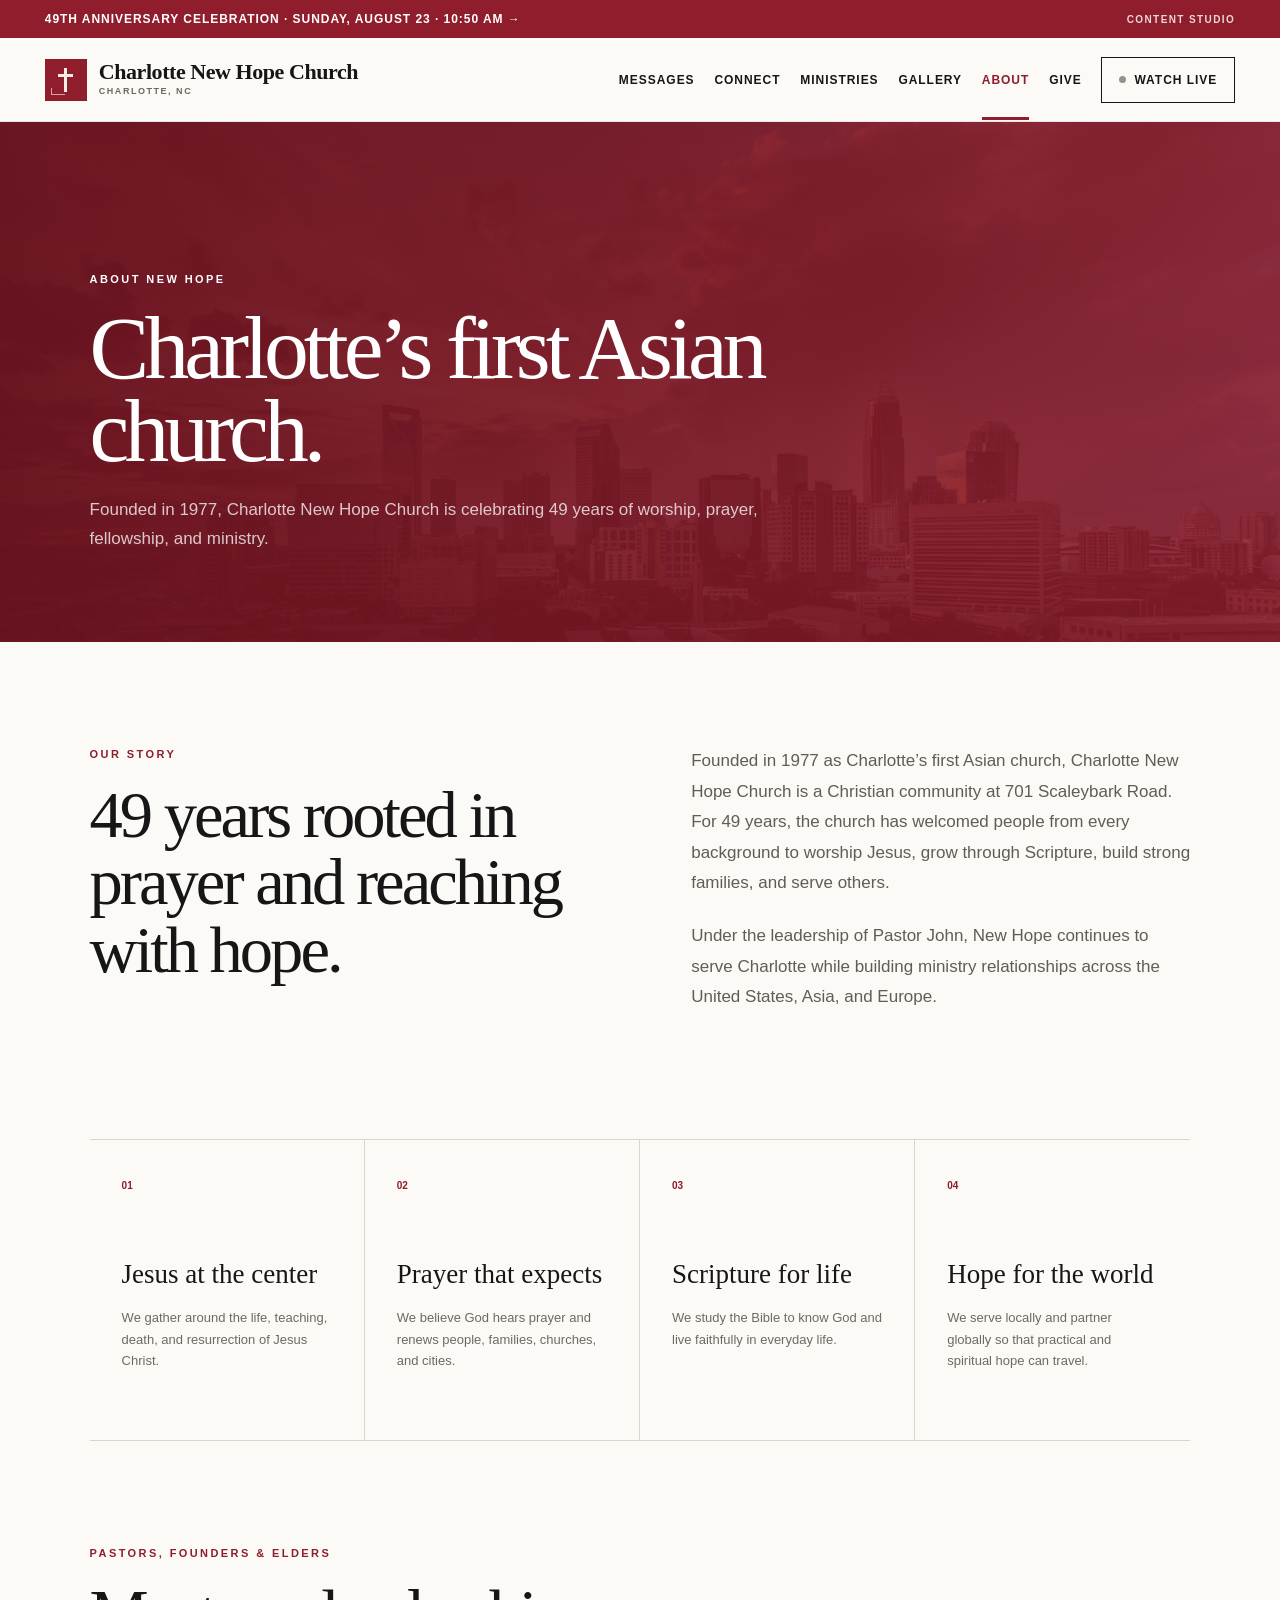
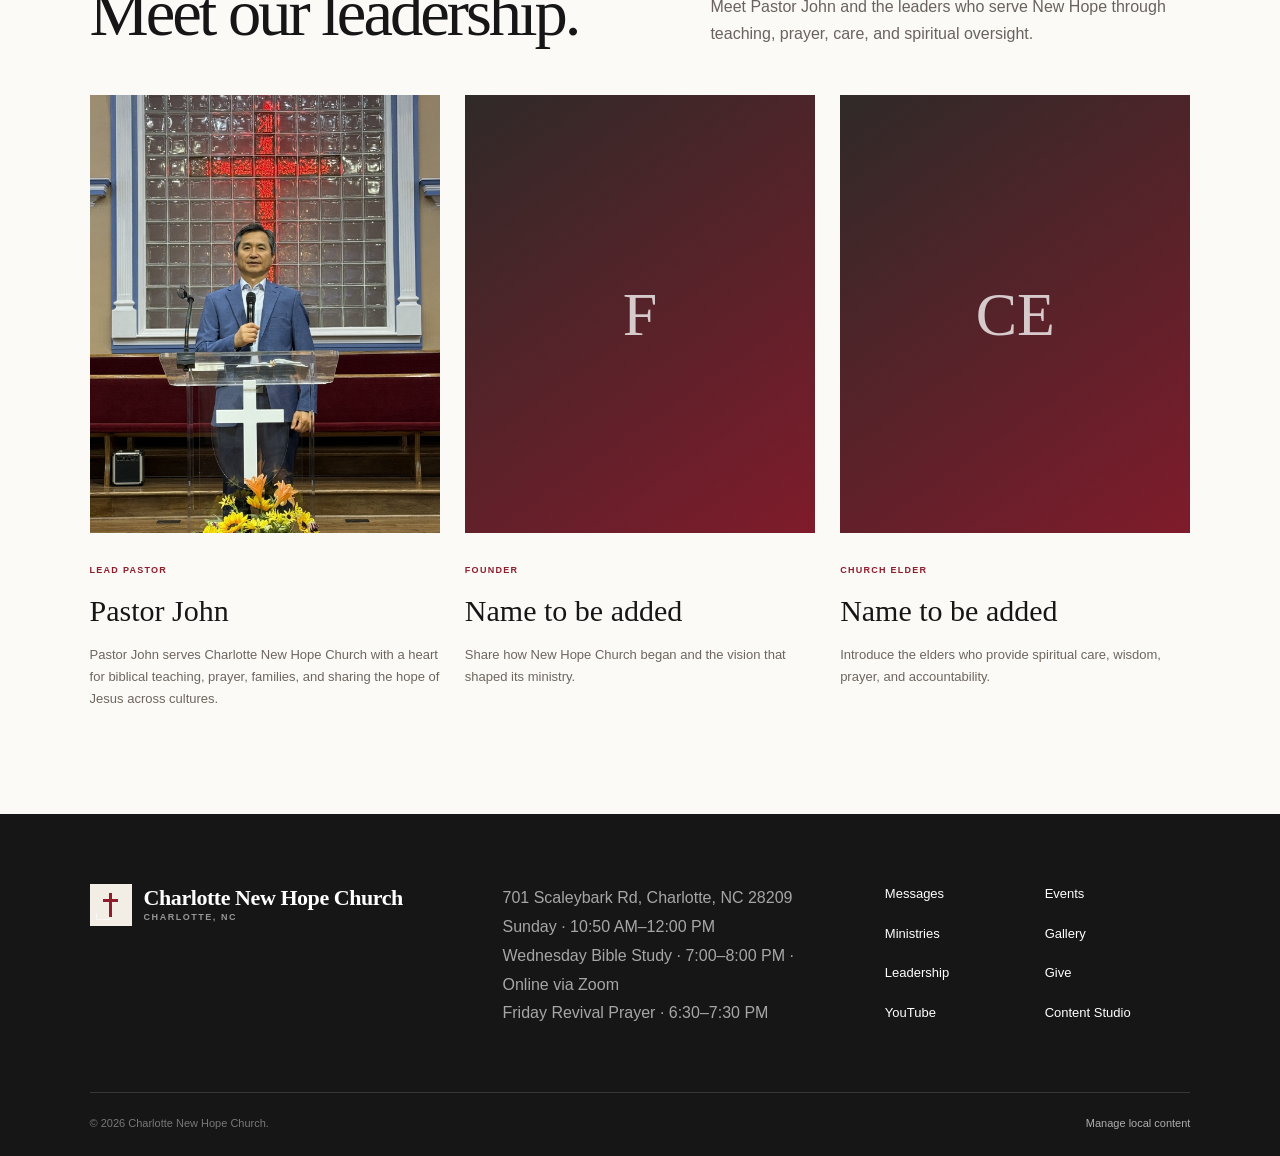
==== commit 59566f51: "Publish corrected speakers times and sermon photos" ====
--- a/about/index.html
+++ b/about/index.html
@@ -1,4 +1,4 @@
-<!DOCTYPE html><html lang="en"><head><meta charSet="utf-8"/><meta name="viewport" content="width=device-width, initial-scale=1"/><link rel="preload" as="image" href="/images/pastor-john-pulpit.jpg"/><link rel="stylesheet" href="/assets/index-D7RbhZwy.css" data-rsc-css-href="/assets/index-D7RbhZwy.css" data-precedence="vite-rsc/importer-resources"/><link rel="modulepreload" href="/assets/layout-segment-context-BEq-S0ML.js" crossorigin=""/><link rel="modulepreload" href="/assets/rolldown-runtime-S-ySWqyJ.js" crossorigin=""/><link rel="modulepreload" href="/assets/index-DyXzjmVW.js" crossorigin=""/><link rel="modulepreload" href="/assets/framework-CXnKph_e.js" crossorigin=""/><link rel="modulepreload" href="/assets/PortalPages-qteQuqMD.js" crossorigin=""/><link rel="modulepreload" href="/assets/portal-data-rJzv_UlQ.js" crossorigin=""/><link rel="modulepreload" href="/assets/query-D8Wk3mvj.js" crossorigin=""/><title>Charlotte New Hope Church | Charlotte’s First Asian Church</title><meta name="description" content="Founded in 1977, Charlotte New Hope Church is Charlotte’s first Asian church. Join Pastor John in person or watch online."/><meta property="og:title" content="Charlotte New Hope Church | Celebrating 49 Years"/><meta property="og:description" content="Charlotte’s first Asian church, founded in 1977. Join Pastor John in person or online."/><meta property="og:type" content="website"/><meta property="og:image" content="https://charlottenewhopechurch.org/og.png"/><meta property="og:image:width" content="1731"/><meta property="og:image:height" content="909"/><meta property="og:image:alt" content="Charlotte New Hope Church celebrating 49 years"/><meta name="twitter:card" content="summary_large_image"/><meta name="twitter:title" content="Charlotte New Hope Church | Celebrating 49 Years"/><meta name="twitter:description" content="Charlotte’s first Asian church, founded in 1977. Join Pastor John in person or online."/><meta name="twitter:image" content="https://charlottenewhopechurch.org/og.png"/><script>self.__VINEXT_RSC_PARAMS__={}</script><script>self.__VINEXT_RSC_NAV__={"pathname":"/about","searchParams":[]}</script><link rel="modulepreload" href="/assets/index-DyXzjmVW.js" />
+<!DOCTYPE html><html lang="en"><head><meta charSet="utf-8"/><meta name="viewport" content="width=device-width, initial-scale=1"/><link rel="preload" as="image" href="/images/pastor-john-pulpit.jpg"/><link rel="stylesheet" href="/assets/index-Dg1sAQLD.css" data-rsc-css-href="/assets/index-Dg1sAQLD.css" data-precedence="vite-rsc/importer-resources"/><link rel="modulepreload" href="/assets/layout-segment-context-Fn_9A-1L.js" crossorigin=""/><link rel="modulepreload" href="/assets/rolldown-runtime-S-ySWqyJ.js" crossorigin=""/><link rel="modulepreload" href="/assets/index-Ci2mjHXd.js" crossorigin=""/><link rel="modulepreload" href="/assets/framework-CXnKph_e.js" crossorigin=""/><link rel="modulepreload" href="/assets/PortalPages-_QAxN0Xz.js" crossorigin=""/><link rel="modulepreload" href="/assets/portal-data-JRBCoNeW.js" crossorigin=""/><link rel="modulepreload" href="/assets/query-D8Wk3mvj.js" crossorigin=""/><title>Charlotte New Hope Church | Charlotte’s First Asian Church</title><meta name="description" content="Founded in 1977, Charlotte New Hope Church is Charlotte’s first Asian church. Join Pastor John in person or watch online."/><meta property="og:title" content="Charlotte New Hope Church | Celebrating 49 Years"/><meta property="og:description" content="Charlotte’s first Asian church, founded in 1977. Join Pastor John in person or online."/><meta property="og:type" content="website"/><meta property="og:image" content="https://charlottenewhopechurch.org/og.png"/><meta property="og:image:width" content="1731"/><meta property="og:image:height" content="909"/><meta property="og:image:alt" content="Charlotte New Hope Church celebrating 49 years"/><meta name="twitter:card" content="summary_large_image"/><meta name="twitter:title" content="Charlotte New Hope Church | Celebrating 49 Years"/><meta name="twitter:description" content="Charlotte’s first Asian church, founded in 1977. Join Pastor John in person or online."/><meta name="twitter:image" content="https://charlottenewhopechurch.org/og.png"/><script>self.__VINEXT_RSC_PARAMS__={}</script><script>self.__VINEXT_RSC_NAV__={"pathname":"/about","searchParams":[]}</script><link rel="modulepreload" href="/assets/index-Ci2mjHXd.js" />
 <style data-vinext-fonts>/* cyrillic-ext */
 @font-face {
   font-family: 'Geist';
@@ -49,4 +49,4 @@
 
 .__variable_geist_1uh2qme { --font-geist: 'Geist', sans-serif; }
 </style>
-</head><body class="__variable_geist_1uh2qme"><main><a class="skip-link" href="#page-content">Skip to content</a><div class="announcement portal-announcement"><a href="/events">49th Anniversary Celebration · Sunday, August 23 · 10:50 AM <span aria-hidden="true">→</span></a><a class="studio-link" href="/studio">Content Studio</a></div><header class="site-header portal-header"><a href="/" class="brand" aria-label="Charlotte New Hope Church home"><span class="brand-mark" aria-hidden="true"><i></i></span><span><b>Charlotte New Hope Church</b><small>Charlotte, NC</small></span></a><button class="menu-button" aria-expanded="false" aria-controls="portal-navigation">Menu</button><nav id="portal-navigation" class="" aria-label="Main navigation"><a href="/messages" class="">Messages</a><a href="/connect" class="">Connect</a><a href="/ministries" class="">Ministries</a><a href="/gallery" class="">Gallery</a><a href="/about" class="active-page">About</a><a href="/give" class="">Give</a><a href="/#live" class="nav-live"><span class="live-dot"></span>Watch Live</a></nav></header><div id="page-content"><section class="interior-hero tone-red"><div><p class="eyebrow">About New Hope</p><h1>Charlotte’s first Asian church.</h1><p>Founded in 1977, Charlotte New Hope Church is celebrating 49 years of worship, prayer, fellowship, and ministry.</p></div></section><section class="story-section"><div><p class="eyebrow red">Our story</p><h2>49 years rooted in prayer and reaching with hope.</h2></div><div><p>Founded in 1977 as Charlotte’s first Asian church, Charlotte New Hope Church is a Christian community at 701 Scaleybark Road. For 49 years, the church has welcomed people from every background to worship Jesus, grow through Scripture, build strong families, and serve others.</p><p>Under the leadership of Pastor John, New Hope continues to serve Charlotte while building ministry relationships across the United States, Asia, and Europe.</p></div></section><section class="values-section"><article><span>01</span><h3>Jesus at the center</h3><p>We gather around the life, teaching, death, and resurrection of Jesus Christ.</p></article><article><span>02</span><h3>Prayer that expects</h3><p>We believe God hears prayer and renews people, families, churches, and cities.</p></article><article><span>03</span><h3>Scripture for life</h3><p>We study the Bible to know God and live faithfully in everyday life.</p></article><article><span>04</span><h3>Hope for the world</h3><p>We serve locally and partner globally so that practical and spiritual hope can travel.</p></article></section><section class="portal-section leaders-section"><div class="portal-section-heading"><div><p class="eyebrow red">Pastors, founders &amp; elders</p><h2>Meet our leadership.</h2></div><p>Meet Pastor John and the leaders who serve New Hope through teaching, prayer, care, and spiritual oversight.</p></div><div class="leader-grid"><article><img src="/images/pastor-john-pulpit.jpg" alt="Pastor John"/><small>Lead Pastor</small><h3>Pastor John</h3><p>Pastor John serves Charlotte New Hope Church with a heart for biblical teaching, prayer, families, and sharing the hope of Jesus across cultures.</p></article><article><div class="leader-placeholder" aria-label="Founder photo to be added"><span>F</span></div><small>Founder</small><h3>Name to be added</h3><p>Share how New Hope Church began and the vision that shaped its ministry.</p></article><article><div class="leader-placeholder" aria-label="Church Elder photo to be added"><span>CE</span></div><small>Church Elder</small><h3>Name to be added</h3><p>Introduce the elders who provide spiritual care, wisdom, prayer, and accountability.</p></article></div></section></div><footer><div class="footer-top"><a href="/" class="brand footer-brand"><span class="brand-mark light-mark" aria-hidden="true"><i></i></span><span><b>Charlotte New Hope Church</b><small>Charlotte, NC</small></span></a><p>701 Scaleybark Rd, Charlotte, NC 28209<br/>Sunday · 10:50 AM–12:00 PM<br/>Wednesday &amp; Friday · 7:00–8:00 PM</p><div class="footer-links"><a href="/messages">Messages</a><a href="/events">Events</a><a href="/ministries">Ministries</a><a href="/gallery">Gallery</a><a href="/about">Leadership</a><a href="/give">Give</a><a href="https://www.youtube.com/@CharlotteNewHopeChurch" target="_blank" rel="noreferrer">YouTube</a><a href="/studio">Content Studio</a></div></div><div class="footer-bottom"><span>© 2026 Charlotte New Hope Church.</span><a href="/studio">Manage local content</a></div></footer></main><script id="_R_">import("/assets/index-DyXzjmVW.js")</script></body></html><script>self.__VINEXT_RSC_CHUNKS__=self.__VINEXT_RSC_CHUNKS__||[];self.__VINEXT_RSC_CHUNKS__.push("2:I[\"8c0f216c4604\",[],\"Children\",1]\n3:I[\"15c18cfaeeff\",[],\"LayoutSegmentProvider\",1]\n4:I[\"8c0f216c4604\",[],\"Slot\",1]\n5:I[\"593f344dc510\",[],\"RedirectBoundary\",1]\n:HL[\"/assets/index-D7RbhZwy.css\",\"style\"]\n")</script><script>self.__VINEXT_RSC_CHUNKS__=self.__VINEXT_RSC_CHUNKS__||[];self.__VINEXT_RSC_CHUNKS__.push("0:{\"__route\":\"route:/about\",\"__interceptionContext\":null,\"__layoutIds\":[\"layout:/\"],\"__rootLayout\":\"/\",\"page:/about\":\"$L1\",\"layout:/\":[[[[\"$\",\"link\",\"css:/assets/index-D7RbhZwy.css\",{\"rel\":\"stylesheet\",\"precedence\":\"vite-rsc/importer-resources\",\"href\":\"/assets/index-D7RbhZwy.css\",\"data-rsc-css-href\":\"/assets/index-D7RbhZwy.css\"}],\"$undefined\"],[\"$\",\"html\",null,{\"lang\":\"en\",\"children\":[\"$\",\"body\",null,{\"className\":\"__variable_geist_1uh2qme\",\"children\":[\"$\",\"$L2\",null,{}]}]}]],null],\"route:/about\":[[[\"$\",\"meta\",null,{\"charSet\":\"utf-8\"}],[[\"$\",\"title\",\"0\",{\"children\":\"Charlotte New Hope Church | Charlotte’s First Asian Church\"}],[\"$\",\"meta\",\"1\",{\"name\":\"description\",\"content\":\"Founded in 1977, Charlotte New Hope Church is Charlotte’s first Asian church. Join Pastor John in person or watch online.\"}],[\"$\",\"meta\",\"2\",{\"property\":\"og:title\",\"content\":\"Charlotte New Hope Church | Celebrating 49 Years\"}],[\"$\",\"meta\",\"3\",{\"property\":\"og:description\",\"content\":\"Charlotte’s first Asian church, founded in 1977. Join Pastor John in person or online.\"}],[\"$\",\"meta\",\"4\",{\"property\":\"og:type\",\"content\":\"website\"}],[\"$\",\"meta\",\"5\",{\"property\":\"og:image\",\"content\":\"https://charlottenewhopechurch.org/og.png\"}],[\"$\",\"meta\",\"6\",{\"property\":\"og:image:width\",\"content\":\"1731\"}],[\"$\",\"meta\",\"7\",{\"property\":\"og:image:height\",\"content\":\"909\"}],[\"$\",\"meta\",\"8\",{\"property\":\"og:image:alt\",\"content\":\"Charlotte New Hope Church celebrating 49 years\"}],[\"$\",\"meta\",\"9\",{\"name\":\"twitter:card\",\"content\":\"summary_large_image\"}],[\"$\",\"meta\",\"10\",{\"name\":\"twitter:title\",\"content\":\"Charlotte New Hope Church | Celebrating 49 Years\"}],[\"$\",\"meta\",\"11\",{\"name\":\"twitter:description\",\"content\":\"Charlotte’s first Asian church, founded in 1977. Join Pastor John in person or online.\"}],[\"$\",\"meta\",\"12\",{\"name\":\"twitter:image\",\"content\":\"https://charlottenewhopechurch.org/og.png\"}]],[[\"$\",\"meta\",\"0\",{\"name\":\"viewport\",\"content\":\"width=device-width, initial-scale=1\"}]]],[\"$\",\"$L3\",null,{\"segmentMap\":{\"children\":[\"about\"]},\"children\":[\"$\",\"$L4\",null,{\"id\":\"layout:/\",\"parallelSlots\":\"$undefined\",\"children\":[\"$\",\"$L5\",null,{\"children\":[\"$\",\"$L3\",null,{\"segmentMap\":{\"children\":[]},\"children\":[\"$\",\"$L4\",null,{\"id\":\"page:/about\"}]}]}]}]}]],\"__layoutFlags\":{\"layout:/\":\"s\"},\"__artifactCompatibility\":{\"schemaVersion\":1,\"graphVersion\":\"app-route-graph:pxgtdg7iy2mv\",\"deploymentVersion\":\"c77b3a07-70a7-40af-bb45-647c24b72867\",\"appElementsSchemaVersion\":1,\"rscPayloadSchemaVersion\":1,\"rootBoundaryId\":\"/\",\"renderEpoch\":null}}\n")</script><script>self.__VINEXT_RSC_CHUNKS__=self.__VINEXT_RSC_CHUNKS__||[];self.__VINEXT_RSC_CHUNKS__.push("6:I[\"0fc568286fef\",[],\"AboutPage\",1]\n1:[\"$\",\"$L6\",null,{}]\n")</script><script>self.__VINEXT_RSC_DONE__=true</script>+</head><body class="__variable_geist_1uh2qme"><main><a class="skip-link" href="#page-content">Skip to content</a><div class="announcement portal-announcement"><a href="/events">49th Anniversary Celebration · Sunday, August 23 · 10:50 AM <span aria-hidden="true">→</span></a><a class="studio-link" href="/studio">Content Studio</a></div><header class="site-header portal-header"><a href="/" class="brand" aria-label="Charlotte New Hope Church home"><span class="brand-mark" aria-hidden="true"><i></i></span><span><b>Charlotte New Hope Church</b><small>Charlotte, NC</small></span></a><button class="menu-button" aria-expanded="false" aria-controls="portal-navigation">Menu</button><nav id="portal-navigation" class="" aria-label="Main navigation"><a href="/messages" class="">Messages</a><a href="/connect" class="">Connect</a><a href="/ministries" class="">Ministries</a><a href="/gallery" class="">Gallery</a><a href="/about" class="active-page">About</a><a href="/give" class="">Give</a><a href="/#live" class="nav-live"><span class="live-dot"></span>Watch Live</a></nav></header><div id="page-content"><section class="interior-hero tone-red"><div><p class="eyebrow">About New Hope</p><h1>Charlotte’s first Asian church.</h1><p>Founded in 1977, Charlotte New Hope Church is celebrating 49 years of worship, prayer, fellowship, and ministry.</p></div></section><section class="story-section"><div><p class="eyebrow red">Our story</p><h2>49 years rooted in prayer and reaching with hope.</h2></div><div><p>Founded in 1977 as Charlotte’s first Asian church, Charlotte New Hope Church is a Christian community at 701 Scaleybark Road. For 49 years, the church has welcomed people from every background to worship Jesus, grow through Scripture, build strong families, and serve others.</p><p>Under the leadership of Pastor John, New Hope continues to serve Charlotte while building ministry relationships across the United States, Asia, and Europe.</p></div></section><section class="values-section"><article><span>01</span><h3>Jesus at the center</h3><p>We gather around the life, teaching, death, and resurrection of Jesus Christ.</p></article><article><span>02</span><h3>Prayer that expects</h3><p>We believe God hears prayer and renews people, families, churches, and cities.</p></article><article><span>03</span><h3>Scripture for life</h3><p>We study the Bible to know God and live faithfully in everyday life.</p></article><article><span>04</span><h3>Hope for the world</h3><p>We serve locally and partner globally so that practical and spiritual hope can travel.</p></article></section><section class="portal-section leaders-section"><div class="portal-section-heading"><div><p class="eyebrow red">Pastors, founders &amp; elders</p><h2>Meet our leadership.</h2></div><p>Meet Pastor John and the leaders who serve New Hope through teaching, prayer, care, and spiritual oversight.</p></div><div class="leader-grid"><article><img src="/images/pastor-john-pulpit.jpg" alt="Pastor John"/><small>Lead Pastor</small><h3>Pastor John</h3><p>Pastor John serves Charlotte New Hope Church with a heart for biblical teaching, prayer, families, and sharing the hope of Jesus across cultures.</p></article><article><div class="leader-placeholder" aria-label="Founder photo to be added"><span>F</span></div><small>Founder</small><h3>Name to be added</h3><p>Share how New Hope Church began and the vision that shaped its ministry.</p></article><article><div class="leader-placeholder" aria-label="Church Elder photo to be added"><span>CE</span></div><small>Church Elder</small><h3>Name to be added</h3><p>Introduce the elders who provide spiritual care, wisdom, prayer, and accountability.</p></article></div></section></div><footer><div class="footer-top"><a href="/" class="brand footer-brand"><span class="brand-mark light-mark" aria-hidden="true"><i></i></span><span><b>Charlotte New Hope Church</b><small>Charlotte, NC</small></span></a><p>701 Scaleybark Rd, Charlotte, NC 28209<br/>Sunday · 10:50 AM–12:00 PM<br/>Wednesday Bible Study · 7:00–8:00 PM · Online via Zoom<br/>Friday Revival Prayer · 6:30–7:30 PM</p><div class="footer-links"><a href="/messages">Messages</a><a href="/events">Events</a><a href="/ministries">Ministries</a><a href="/gallery">Gallery</a><a href="/about">Leadership</a><a href="/give">Give</a><a href="https://www.youtube.com/@CharlotteNewHopeChurch" target="_blank" rel="noreferrer">YouTube</a><a href="/studio">Content Studio</a></div></div><div class="footer-bottom"><span>© 2026 Charlotte New Hope Church.</span><a href="/studio">Manage local content</a></div></footer></main><script id="_R_">import("/assets/index-Ci2mjHXd.js")</script></body></html><script>self.__VINEXT_RSC_CHUNKS__=self.__VINEXT_RSC_CHUNKS__||[];self.__VINEXT_RSC_CHUNKS__.push("2:I[\"8c0f216c4604\",[],\"Children\",1]\n3:I[\"15c18cfaeeff\",[],\"LayoutSegmentProvider\",1]\n4:I[\"8c0f216c4604\",[],\"Slot\",1]\n5:I[\"593f344dc510\",[],\"RedirectBoundary\",1]\n:HL[\"/assets/index-Dg1sAQLD.css\",\"style\"]\n")</script><script>self.__VINEXT_RSC_CHUNKS__=self.__VINEXT_RSC_CHUNKS__||[];self.__VINEXT_RSC_CHUNKS__.push("0:{\"__route\":\"route:/about\",\"__interceptionContext\":null,\"__layoutIds\":[\"layout:/\"],\"__rootLayout\":\"/\",\"page:/about\":\"$L1\",\"layout:/\":[[[[\"$\",\"link\",\"css:/assets/index-Dg1sAQLD.css\",{\"rel\":\"stylesheet\",\"precedence\":\"vite-rsc/importer-resources\",\"href\":\"/assets/index-Dg1sAQLD.css\",\"data-rsc-css-href\":\"/assets/index-Dg1sAQLD.css\"}],\"$undefined\"],[\"$\",\"html\",null,{\"lang\":\"en\",\"children\":[\"$\",\"body\",null,{\"className\":\"__variable_geist_1uh2qme\",\"children\":[\"$\",\"$L2\",null,{}]}]}]],null],\"route:/about\":[[[\"$\",\"meta\",null,{\"charSet\":\"utf-8\"}],[[\"$\",\"title\",\"0\",{\"children\":\"Charlotte New Hope Church | Charlotte’s First Asian Church\"}],[\"$\",\"meta\",\"1\",{\"name\":\"description\",\"content\":\"Founded in 1977, Charlotte New Hope Church is Charlotte’s first Asian church. Join Pastor John in person or watch online.\"}],[\"$\",\"meta\",\"2\",{\"property\":\"og:title\",\"content\":\"Charlotte New Hope Church | Celebrating 49 Years\"}],[\"$\",\"meta\",\"3\",{\"property\":\"og:description\",\"content\":\"Charlotte’s first Asian church, founded in 1977. Join Pastor John in person or online.\"}],[\"$\",\"meta\",\"4\",{\"property\":\"og:type\",\"content\":\"website\"}],[\"$\",\"meta\",\"5\",{\"property\":\"og:image\",\"content\":\"https://charlottenewhopechurch.org/og.png\"}],[\"$\",\"meta\",\"6\",{\"property\":\"og:image:width\",\"content\":\"1731\"}],[\"$\",\"meta\",\"7\",{\"property\":\"og:image:height\",\"content\":\"909\"}],[\"$\",\"meta\",\"8\",{\"property\":\"og:image:alt\",\"content\":\"Charlotte New Hope Church celebrating 49 years\"}],[\"$\",\"meta\",\"9\",{\"name\":\"twitter:card\",\"content\":\"summary_large_image\"}],[\"$\",\"meta\",\"10\",{\"name\":\"twitter:title\",\"content\":\"Charlotte New Hope Church | Celebrating 49 Years\"}],[\"$\",\"meta\",\"11\",{\"name\":\"twitter:description\",\"content\":\"Charlotte’s first Asian church, founded in 1977. Join Pastor John in person or online.\"}],[\"$\",\"meta\",\"12\",{\"name\":\"twitter:image\",\"content\":\"https://charlottenewhopechurch.org/og.png\"}]],[[\"$\",\"meta\",\"0\",{\"name\":\"viewport\",\"content\":\"width=device-width, initial-scale=1\"}]]],[\"$\",\"$L3\",null,{\"segmentMap\":{\"children\":[\"about\"]},\"children\":[\"$\",\"$L4\",null,{\"id\":\"layout:/\",\"parallelSlots\":\"$undefined\",\"children\":[\"$\",\"$L5\",null,{\"children\":[\"$\",\"$L3\",null,{\"segmentMap\":{\"children\":[]},\"children\":[\"$\",\"$L4\",null,{\"id\":\"page:/about\"}]}]}]}]}]],\"__layoutFlags\":{\"layout:/\":\"s\"},\"__artifactCompatibility\":{\"schemaVersion\":1,\"graphVersion\":\"app-route-graph:pxgtdg7iy2mv\",\"deploymentVersion\":\"f7186dab-2fa6-4e05-937c-4f540efb2837\",\"appElementsSchemaVersion\":1,\"rscPayloadSchemaVersion\":1,\"rootBoundaryId\":\"/\",\"renderEpoch\":null}}\n")</script><script>self.__VINEXT_RSC_CHUNKS__=self.__VINEXT_RSC_CHUNKS__||[];self.__VINEXT_RSC_CHUNKS__.push("6:I[\"0fc568286fef\",[],\"AboutPage\",1]\n1:[\"$\",\"$L6\",null,{}]\n")</script><script>self.__VINEXT_RSC_DONE__=true</script>
--- a/assets/index-Dg1sAQLD.css
+++ b/assets/index-Dg1sAQLD.css
@@ -0,0 +1,2 @@
+/*! tailwindcss v4.2.1 | MIT License | https://tailwindcss.com */
+@layer properties{@supports (((-webkit-hyphens:none)) and (not (margin-trim:inline))) or ((-moz-orient:inline) and (not (color:rgb(from red r g b)))){*,:before,:after,::backdrop{--tw-blur:initial;--tw-brightness:initial;--tw-contrast:initial;--tw-grayscale:initial;--tw-hue-rotate:initial;--tw-invert:initial;--tw-opacity:initial;--tw-saturate:initial;--tw-sepia:initial;--tw-drop-shadow:initial;--tw-drop-shadow-color:initial;--tw-drop-shadow-alpha:100%;--tw-drop-shadow-size:initial}}}@layer theme{:root,:host{--font-sans:ui-sans-serif, system-ui, sans-serif, "Apple Color Emoji", "Segoe UI Emoji", "Segoe UI Symbol", "Noto Color Emoji";--font-mono:ui-monospace, SFMono-Regular, Menlo, Monaco, Consolas, "Liberation Mono", "Courier New", monospace;--spacing:.25rem;--default-font-family:var(--font-sans);--default-mono-font-family:var(--font-mono)}}@layer base{*,:after,:before,::backdrop{box-sizing:border-box;border:0 solid;margin:0;padding:0}::file-selector-button{box-sizing:border-box;border:0 solid;margin:0;padding:0}html,:host{-webkit-text-size-adjust:100%;tab-size:4;line-height:1.5;font-family:var(--default-font-family,ui-sans-serif, system-ui, sans-serif, "Apple Color Emoji", "Segoe UI Emoji", "Segoe UI Symbol", "Noto Color Emoji");font-feature-settings:var(--default-font-feature-settings,normal);font-variation-settings:var(--default-font-variation-settings,normal);-webkit-tap-highlight-color:transparent}hr{height:0;color:inherit;border-top-width:1px}abbr:where([title]){-webkit-text-decoration:underline dotted;text-decoration:underline dotted}h1,h2,h3,h4,h5,h6{font-size:inherit;font-weight:inherit}a{color:inherit;-webkit-text-decoration:inherit;-webkit-text-decoration:inherit;-webkit-text-decoration:inherit;-webkit-text-decoration:inherit;text-decoration:inherit}b,strong{font-weight:bolder}code,kbd,samp,pre{font-family:var(--default-mono-font-family,ui-monospace, SFMono-Regular, Menlo, Monaco, Consolas, "Liberation Mono", "Courier New", monospace);font-feature-settings:var(--default-mono-font-feature-settings,normal);font-variation-settings:var(--default-mono-font-variation-settings,normal);font-size:1em}small{font-size:80%}sub,sup{vertical-align:baseline;font-size:75%;line-height:0;position:relative}sub{bottom:-.25em}sup{top:-.5em}table{text-indent:0;border-color:inherit;border-collapse:collapse}:-moz-focusring{outline:auto}progress{vertical-align:baseline}summary{display:list-item}ol,ul,menu{list-style:none}img,svg,video,canvas,audio,iframe,embed,object{vertical-align:middle;display:block}img,video{max-width:100%;height:auto}button,input,select,optgroup,textarea{font:inherit;font-feature-settings:inherit;font-variation-settings:inherit;letter-spacing:inherit;color:inherit;opacity:1;background-color:#0000;border-radius:0}::file-selector-button{font:inherit;font-feature-settings:inherit;font-variation-settings:inherit;letter-spacing:inherit;color:inherit;opacity:1;background-color:#0000;border-radius:0}:where(select:is([multiple],[size])) optgroup{font-weight:bolder}:where(select:is([multiple],[size])) optgroup option{padding-inline-start:20px}::file-selector-button{margin-inline-end:4px}::placeholder{opacity:1}@supports (not ((-webkit-appearance:-apple-pay-button))) or (contain-intrinsic-size:1px){::placeholder{color:currentColor}@supports (color:color-mix(in lab, red, red)){::placeholder{color:color-mix(in oklab, currentcolor 50%, transparent)}}}textarea{resize:vertical}::-webkit-search-decoration{-webkit-appearance:none}::-webkit-date-and-time-value{min-height:1lh;text-align:inherit}::-webkit-datetime-edit{display:inline-flex}::-webkit-datetime-edit-fields-wrapper{padding:0}::-webkit-datetime-edit{padding-block:0}::-webkit-datetime-edit-year-field{padding-block:0}::-webkit-datetime-edit-month-field{padding-block:0}::-webkit-datetime-edit-day-field{padding-block:0}::-webkit-datetime-edit-hour-field{padding-block:0}::-webkit-datetime-edit-minute-field{padding-block:0}::-webkit-datetime-edit-second-field{padding-block:0}::-webkit-datetime-edit-millisecond-field{padding-block:0}::-webkit-datetime-edit-meridiem-field{padding-block:0}::-webkit-calendar-picker-indicator{line-height:1}:-moz-ui-invalid{box-shadow:none}button,input:where([type=button],[type=reset],[type=submit]){appearance:button}::file-selector-button{appearance:button}::-webkit-inner-spin-button{height:auto}::-webkit-outer-spin-button{height:auto}[hidden]:where(:not([hidden=until-found])){display:none!important}}@layer components;@layer utilities{.visible{visibility:visible}.relative{position:relative}.start{inset-inline-start:var(--spacing)}.table{display:table}.grow{flex-grow:1}.uppercase{text-transform:uppercase}.filter{filter:var(--tw-blur,) var(--tw-brightness,) var(--tw-contrast,) var(--tw-grayscale,) var(--tw-hue-rotate,) var(--tw-invert,) var(--tw-saturate,) var(--tw-sepia,) var(--tw-drop-shadow,)}}:root{--red:#8f1d2c;--red-dark:#68131f;--ink:#171616;--charcoal:#252222;--cream:#f3eee5;--paper:#fbfaf7;--sand:#d8cabb;--line:#d9d4cc;--white:#fff}*{box-sizing:border-box}html{scroll-behavior:smooth}body{background:var(--paper);color:var(--ink);font-family:var(--font-geist), Arial, sans-serif;margin:0}button,input{font:inherit}button,a{-webkit-tap-highlight-color:transparent}a{color:inherit;text-decoration:none}.skip-link{z-index:100;color:#111;background:#fff;padding:12px 16px;position:fixed;top:-100px;left:16px}.skip-link:focus{top:16px}.announcement{background:var(--red);min-height:38px;color:var(--white);letter-spacing:.08em;text-transform:uppercase;justify-content:center;align-items:center;padding:8px 3.5vw;font-size:12px;font-weight:700;display:flex;position:relative}.announcement a:hover{text-decoration:underline}.announcement button{color:#ffffffc7;text-transform:uppercase;cursor:pointer;background:0 0;border:0;padding:2px 0;font-size:11px;position:absolute;right:3.5vw}.announcement button:hover{color:#fff}.site-header{z-index:50;background:#fbfaf7fa;border-bottom:1px solid #00000014;justify-content:space-between;align-items:center;height:84px;padding:0 3.5vw;display:flex;position:sticky;top:0}.brand{align-items:center;gap:12px;display:inline-flex}.brand>span:last-child{flex-direction:column;gap:2px;display:flex}.brand b{letter-spacing:-.02em;font-family:Georgia,Times New Roman,serif;font-size:22px;font-weight:600;line-height:1}.brand small{color:#6e6861;letter-spacing:.17em;text-transform:uppercase;font-size:9px;font-weight:750}.brand-mark{background:var(--red);width:42px;height:42px;display:block;position:relative}.brand-mark:before,.brand-mark:after{content:"";background:var(--cream);position:absolute}.brand-mark:before{width:3px;height:24px;top:9px;left:19px}.brand-mark:after{width:15px;height:3px;top:15px;left:13px}.brand-mark i{border-bottom:1px solid #fff9;border-left:1px solid #fff9;width:14px;height:7px;position:absolute;bottom:6px;left:6px}.site-header nav{letter-spacing:.08em;text-transform:uppercase;align-items:center;gap:clamp(18px,2vw,34px);font-size:12px;font-weight:750;display:flex}.site-header nav>a:not(.nav-live){border-bottom:3px solid #0000;padding:31px 0 28px}.site-header nav>a:hover{border-bottom-color:var(--red)}.nav-live{border:1px solid var(--ink);align-items:center;gap:8px;padding:13px 17px;display:flex}.live-dot{background:#98918a;border-radius:50%;width:7px;height:7px;display:inline-block}.live-dot.active{background:#f34949;animation:1.8s ease-in-out infinite pulse;box-shadow:0 0 0 5px #f349492b}@keyframes pulse{50%{opacity:.5}}.menu-button{display:none}.hero{color:#fff;background:#26201f;height:760px;min-height:calc(100vh - 122px);max-height:860px;position:relative;overflow:hidden}.hero-image,.hero-shade{position:absolute;inset:0}.hero-image{background:url(/images/worship.jpg) 50% 45%/cover no-repeat;transform:scale(1.01)}.hero-shade{background:linear-gradient(90deg,#0e0c0cdb 0%,#0e0c0c94 40%,#0e0c0c1a 72%),linear-gradient(#0000 55%,#0e0c0c85)}.hero-copy{z-index:2;width:min(670px,54vw);position:absolute;top:50%;left:7vw;transform:translateY(-52%)}.eyebrow{letter-spacing:.22em;text-transform:uppercase;margin:0 0 18px;font-size:11px;font-weight:800}.eyebrow.red{color:var(--red)}.eyebrow.cream{color:#d7c8b5}.hero h1,.section-intro h2,.live-section h2,.messages h2,.connect-copy h2,.ministries h2,.events h2,.prayer-section h2,.give-section h2{letter-spacing:-.045em;font-family:Georgia,Times New Roman,serif;font-weight:400}.hero h1{max-width:650px;margin:0 0 22px;font-size:clamp(58px,6.7vw,105px);line-height:.93}.hero-copy>p:not(.eyebrow){color:#ffffffd1;max-width:570px;margin:0;font-size:18px;line-height:1.65}.hero-actions{align-items:center;gap:30px;margin-top:34px;display:flex}.button{letter-spacing:.1em;text-transform:uppercase;cursor:pointer;border:1px solid #0000;border-radius:0;justify-content:center;align-items:center;min-height:50px;padding:0 24px;font-size:12px;font-weight:800;transition:background .2s,color .2s,transform .2s;display:inline-flex}.button:hover{transform:translateY(-2px)}.button-light{background:var(--cream);color:var(--ink)}.button-light:hover{background:#fff}.button-red{background:var(--red);color:#fff}.button-red:hover{background:var(--red-dark)}.button-dark{background:var(--ink);color:#fff}.text-link{color:var(--ink);letter-spacing:.08em;text-transform:uppercase;border-bottom:1px solid;align-items:center;gap:10px;padding-bottom:5px;font-size:12px;font-weight:800;display:inline-flex}.text-link span{transition:transform .2s}.text-link:hover span{transform:translate(4px)}.light-link{color:#fff}.service-card{z-index:3;background:var(--cream);width:min(400px,30vw);color:var(--ink);flex-direction:column;padding:28px 32px;display:flex;position:absolute;bottom:0;right:3.5vw}.service-card p,.service-card span{color:#6c655e;letter-spacing:.1em;text-transform:uppercase;margin:0;font-size:11px}.service-card span+span{margin-top:5px}.service-card span:last-of-type{margin-top:12px}.service-card strong{margin:8px 0;font-family:Georgia,serif;font-size:21px;font-weight:500}.service-card a{border-top:1px solid var(--line);color:var(--red);letter-spacing:.1em;text-transform:uppercase;justify-content:space-between;margin-top:24px;padding-top:14px;font-size:11px;font-weight:800;display:flex}.section-pad{padding:112px 7vw}.welcome{grid-template-columns:1.05fr .85fr;align-items:end;gap:8vw;display:grid}.section-intro h2,.live-section h2,.messages h2,.connect-copy h2,.ministries h2,.events h2,.prayer-section h2,.give-section h2{margin:0;font-size:clamp(48px,5.2vw,78px);line-height:1.02}.welcome-copy{max-width:560px}.welcome-copy p{color:#5f5953;margin:0 0 34px;font-size:17px;line-height:1.8}.visit-grid{border-top:1px solid var(--line);border-bottom:1px solid var(--line);grid-template-columns:repeat(3,1fr);margin:0 7vw 112px;display:grid}.visit-grid article{border-right:1px solid var(--line);min-height:270px;padding:36px 38px}.visit-grid article:last-child{border-right:0}.step-number{color:var(--red);letter-spacing:.16em;font-size:11px;font-weight:800}.visit-grid h3{margin:54px 0 12px;font-family:Georgia,serif;font-size:28px;font-weight:400}.visit-grid p{color:#6a635d;margin:0;font-size:14px;line-height:1.65}.location-section{background:var(--cream);grid-template-columns:1.08fr .92fr;min-height:650px;display:grid}.map-shell{background:#ddd5c9;min-height:650px;overflow:hidden}.map-shell iframe{filter:saturate(.72)contrast(.96);border:0;width:100%;height:100%;min-height:650px;display:block}.location-copy{align-self:center;padding:9vw 7vw}.location-copy h2{letter-spacing:-.045em;max-width:560px;margin:0;font-family:Georgia,Times New Roman,serif;font-size:clamp(48px,5.2vw,78px);font-weight:400;line-height:1.02}.location-copy address{color:#5f5953;max-width:410px;margin:28px 0 38px;font-family:Georgia,Times New Roman,serif;font-size:24px;font-style:normal;line-height:1.45}.location-details{border-top:1px solid #cfc5b9;max-width:520px;margin-bottom:38px}.location-details>div{border-bottom:1px solid #cfc5b9;grid-template-columns:130px 1fr;gap:22px;padding:17px 0;display:grid}.location-details small{color:var(--red);letter-spacing:.13em;text-transform:uppercase;font-size:9px;font-weight:800}.location-details strong{font-size:13px;font-weight:650}.live-section{background:var(--ink);color:#fff}.live-heading{justify-content:space-between;align-items:end;margin-bottom:48px;display:flex}.live-status{color:#ffffffb8;letter-spacing:.12em;text-transform:uppercase;border:1px solid #ffffff47;align-items:center;gap:10px;padding:10px 14px;font-size:11px;font-weight:800;display:flex}.live-status.is-live{color:#fff;border-color:#f3494985}.player-shell{aspect-ratio:16/8.3;background:#060606;width:100%;overflow:hidden}.player-shell iframe{border:0;width:100%;height:100%}.player-placeholder{background:linear-gradient(90deg,#040404d1,#0404040a),url(/images/pastor-john-message-landscape.jpg) 50%/cover no-repeat;align-items:end;gap:28px;width:100%;height:100%;padding:clamp(30px,5vw,80px);display:flex}.play-button{background:#00000040;border:1px solid #ffffffb8;border-radius:50%;flex:0 0 78px;place-items:center;height:78px;display:grid}.play-button span{border-top:9px solid #0000;border-bottom:9px solid #0000;border-left:15px solid #fff;width:0;height:0;margin-left:5px}.player-placeholder small,.live-meta small{color:#cbbca9;letter-spacing:.18em;text-transform:uppercase;font-size:10px;font-weight:800}.player-placeholder h3{margin:9px 0 8px;font-family:Georgia,serif;font-size:clamp(32px,4vw,58px);font-weight:400}.player-placeholder p,.live-meta p{color:#ffffffad;margin:0}.live-meta{justify-content:space-between;align-items:center;padding-top:30px;display:flex}.live-meta h3{margin:8px 0 6px;font-family:Georgia,serif;font-size:28px;font-weight:400}.live-actions{align-items:center;gap:28px;display:flex}.live-actions .text-link{color:#fff}.section-heading-row{justify-content:space-between;align-items:end;gap:5vw;margin-bottom:50px;display:flex}.section-heading-row>p{color:#6a635d;max-width:440px;margin:0;line-height:1.7}.message-grid{grid-template-columns:1.7fr .75fr .75fr;gap:24px;display:grid}.featured-message{grid-row:span 2}.message-image,.message-art{aspect-ratio:16/10;margin-bottom:22px;position:relative;overflow:hidden}.sermon-image{background:url(/images/pastor-john-live-landscape.jpg) 50%/cover no-repeat}.message-image>span{background:var(--red);color:#fff;letter-spacing:.13em;text-transform:uppercase;padding:9px 14px;font-size:10px;font-weight:800;position:absolute;bottom:0;left:0}.message-art{align-items:end;padding:24px;font-family:Georgia,serif;font-size:clamp(28px,3vw,48px);line-height:.95;display:flex}.art-one{background:var(--sand);color:var(--red-dark)}.art-one:after{content:"";border:1px solid;border-radius:50%;width:100px;height:100px;position:absolute;top:-32px;right:-24px}.art-two{background:var(--red);color:#fff}.art-two:after{content:"peace";color:#ffffff14;font-family:Georgia,serif;font-size:94px;position:absolute;top:7px;right:-12px}.message-grid h3{margin:5px 0 11px;font-family:Georgia,serif;font-size:28px;font-weight:400}.featured-message h3{font-size:38px}.message-grid p:not(.message-series){color:#6a635d;line-height:1.6}.message-series{color:var(--red);letter-spacing:.15em;text-transform:uppercase;margin:0;font-size:10px;font-weight:800}.connect-banner{background:var(--red-dark);color:#fff;grid-template-columns:1fr 1fr;min-height:720px;display:grid}.charlotte-image{background:url(/images/charlotte.jpg) 50%/cover no-repeat;min-height:600px}.connect-copy{align-self:center;padding:9vw 7vw}.connect-copy p:not(.eyebrow){color:#ffffffb8;max-width:560px;margin:28px 0 36px;font-size:17px;line-height:1.75}.connect-copy>div{align-items:center;gap:30px;display:flex}.ministry-grid{grid-template-columns:1.3fr 1fr 1fr;gap:20px;display:grid}.ministry-card{color:#fff;background:#333;flex-direction:column;justify-content:end;min-height:470px;padding:34px;display:flex;position:relative;overflow:hidden}.ministry-card:before{content:"";background:linear-gradient(#00000005 30%,#000000c7);transition:background .2s;position:absolute;inset:0}.ministry-card:hover:before{background:linear-gradient(#00000005 26%,#68131fe6)}.kids-card{background:url(/images/kids.jpg) 50%/cover no-repeat}.groups-card{background:linear-gradient(135deg,#8f1d2c29,#00000047),url(/images/worship.jpg) 25%/cover no-repeat}.serve-card{background:url(/images/serve.jpg) 50%/cover no-repeat}.ministry-card span,.ministry-card h3,.ministry-card b{z-index:1;position:relative}.ministry-card span{letter-spacing:.15em;text-transform:uppercase;font-size:10px;font-weight:800}.ministry-card h3{margin:10px 0 24px;font-family:Georgia,serif;font-size:36px;font-weight:400}.ministry-card b{letter-spacing:.1em;text-transform:uppercase;font-size:11px}.events{background:var(--cream)}.event-list{border-top:1px solid #cfc5b9}.event-list article{border-bottom:1px solid #cfc5b9;grid-template-columns:100px 1fr 50px;align-items:center;min-height:150px;padding:24px 8px;display:grid}.event-date{flex-direction:column;display:flex}.event-date strong{font-family:Georgia,serif;font-size:46px;font-weight:400;line-height:1}.event-date span,.event-list article>div:nth-child(2)>p{color:var(--red);letter-spacing:.15em;text-transform:uppercase;font-size:10px;font-weight:800}.event-list h3{margin:7px 0;font-family:Georgia,serif;font-size:27px;font-weight:400}.event-list article>div:nth-child(2)>p{margin:0}.event-list article>div:nth-child(2)>span{color:#746c64;font-size:13px}.event-list article>a{text-align:center;font-size:28px}.prayer-section{background:var(--red);color:#fff;justify-content:space-between;align-items:center;gap:30px;padding:80px 7vw;display:flex}.prayer-section h2{font-size:clamp(42px,4.5vw,68px)}.give-section{grid-template-columns:1.15fr .75fr;align-items:end;gap:10vw;display:grid}.give-section>div:last-child p{color:#625c56;margin:0 0 30px;font-size:17px;line-height:1.75}footer{background:var(--ink);color:#fff;padding:70px 7vw 24px}.footer-top{grid-template-columns:1.1fr 1fr 1fr;gap:6vw;padding-bottom:64px;display:grid}.footer-brand{align-self:start}.footer-brand small{color:#ffffff8c}.light-mark{background:var(--cream)}.light-mark:before,.light-mark:after{background:var(--red)}.footer-top>p{color:#ffffff9e;margin:0;line-height:1.8}.footer-links{grid-template-columns:1fr 1fr;gap:14px;font-size:13px;display:grid}.footer-links a:hover{color:#d9b2a4}.footer-bottom{color:#ffffff6b;border-top:1px solid #ffffff24;justify-content:space-between;padding-top:22px;font-size:11px;display:flex}.footer-bottom button{color:#ffffffa6;cursor:pointer;background:0 0;border:0}.editor-backdrop{z-index:100;background:#0a0808ad;justify-content:end;display:flex;position:fixed;inset:0}.editor{background:var(--paper);width:min(520px,100%);height:100%;padding:36px;overflow-y:auto;box-shadow:-16px 0 50px #0003}.editor-header{justify-content:space-between;align-items:start;display:flex}.editor-header h2{margin:0;font-family:Georgia,serif;font-size:44px;font-weight:400}.close-button{border:1px solid var(--line);width:40px;height:40px;color:var(--ink);cursor:pointer;background:0 0;font-size:28px;line-height:1}.editor-note{border-left:3px solid var(--red);background:var(--cream);color:#625c55;margin:18px 0 28px;padding:14px 16px;font-size:12px;line-height:1.6}.editor form{flex-direction:column;gap:18px;display:flex}.editor label{color:#3e3935;flex-direction:column;gap:8px;font-size:12px;font-weight:750;display:flex}.editor input:not([type=checkbox]){width:100%;height:48px;color:var(--ink);background:#fff;border:1px solid #cfc8c0;border-radius:0;outline:none;padding:0 13px}.editor input:focus{border-color:var(--red);box-shadow:0 0 0 2px #8f1d2c1f}.editor label small,.switch-row small{color:#837a72;font-size:10px;font-weight:400;line-height:1.5}.form-divider{border-top:1px solid var(--line);margin-top:6px;padding-top:20px}.form-divider span{color:var(--red);letter-spacing:.15em;text-transform:uppercase;font-size:11px;font-weight:800}.switch-row{border:1px solid var(--line);justify-content:space-between;align-items:center;padding:15px;flex-direction:row!important}.switch-row span{flex-direction:column;gap:4px;display:flex}.switch-row input{width:42px;height:24px;accent-color:var(--red)}.editor-actions{align-items:center;gap:20px;margin-top:10px;display:flex}.reset-button{color:#766e66;cursor:pointer;background:0 0;border:0;border-bottom:1px solid;padding:5px 0;font-size:11px;font-weight:750}.portal-announcement{justify-content:space-between}.portal-announcement .studio-link{color:#ffffffd1;letter-spacing:.14em;font-size:10px;position:static}.portal-header nav{gap:clamp(14px,1.55vw,27px)}.portal-header nav .active-page{color:var(--red);border-bottom-color:var(--red)!important}.footer-bottom a{color:#ffffffa6}.interior-hero{color:#fff;align-items:end;min-height:520px;padding:100px 7vw 88px;display:flex;position:relative;overflow:hidden}.interior-hero>div{z-index:1;width:min(920px,90%);position:relative}.interior-hero h1{letter-spacing:-.055em;max-width:900px;margin:0 0 24px;font-family:Georgia,Times New Roman,serif;font-size:clamp(62px,7vw,108px);font-weight:400;line-height:.93}.interior-hero>div>p:last-child{color:#ffffffc2;max-width:700px;margin:0;font-size:17px;line-height:1.7}.tone-ink{background:radial-gradient(circle at 82% 22%,#8f1d2c8c,#0000 28%),linear-gradient(135deg,#171616,#2d2524)}.tone-red{background:linear-gradient(90deg,#68131ffa,#8f1d2cd9),url(/images/charlotte.jpg) 50%/cover no-repeat}.tone-photo{background:linear-gradient(90deg,#0c0b0beb,#0c0b0b6b),url(/images/pastor-john-message-landscape.jpg) 50%/cover no-repeat}.local-draft-notice,.gallery-upload-bar{border-bottom:1px solid var(--line);background:var(--cream);justify-content:space-between;align-items:center;gap:30px;padding:22px 7vw;display:flex}.local-draft-notice>div,.gallery-upload-bar>div{flex-direction:column;gap:4px;display:flex}.local-draft-notice strong,.gallery-upload-bar strong{font-family:Georgia,serif;font-size:18px;font-weight:500}.local-draft-notice span,.gallery-upload-bar span{color:#756d65;font-size:12px}.local-draft-notice a{color:var(--red);letter-spacing:.08em;text-transform:uppercase;flex:none;font-size:11px;font-weight:800}.portal-section{padding:104px 7vw}.portal-section-heading{justify-content:space-between;align-items:end;gap:5vw;margin-bottom:48px;display:flex}.portal-section-heading h2,.story-section h2,.give-intro h2,.connection-actions h2,.missions-section h2{letter-spacing:-.045em;margin:0;font-family:Georgia,Times New Roman,serif;font-size:clamp(48px,5.2vw,78px);font-weight:400;line-height:1.02}.portal-section-heading>p{color:#6a635d;max-width:480px;margin:0;line-height:1.7}.filter-row{flex-wrap:wrap;justify-content:end;gap:8px;display:flex}.filter-row button{border:1px solid var(--line);color:#655e58;letter-spacing:.08em;text-transform:uppercase;cursor:pointer;background:0 0;padding:9px 12px;font-size:9px;font-weight:800}.filter-row button.active{border-color:var(--red);background:var(--red);color:#fff}.record-grid{grid-template-columns:repeat(2,1fr);gap:28px;display:grid}.message-record{border:1px solid var(--line);background:#fff;grid-template-columns:.82fr 1.18fr;display:grid}.record-art{color:#fff;flex-direction:column;justify-content:space-between;min-height:370px;padding:28px;display:flex;position:relative;overflow:hidden}.art-variant-1{background:linear-gradient(#0000,#0000007a),url(/images/pastor-john-live-landscape.jpg) 50%/cover no-repeat}.art-variant-2{background:linear-gradient(145deg,#171616,#5a1520)}.art-variant-3{background:linear-gradient(145deg,#bfae9b,#7d1b2a)}.record-art:after{content:"";border:1px solid #ffffff47;border-radius:50%;width:150px;height:150px;position:absolute;top:50px;right:-70px}.record-art span{z-index:1;letter-spacing:.15em;text-transform:uppercase;font-size:9px;font-weight:800;position:relative}.record-art strong{z-index:1;font-family:Georgia,serif;font-size:32px;font-weight:400;line-height:1.02;position:relative}.record-body{padding:32px}.record-body>small,.event-record-list small,.leader-grid small,.giving-methods>article>small,.studio-heading small,.studio-record summary span{color:var(--red);letter-spacing:.14em;text-transform:uppercase;font-size:9px;font-weight:800}.record-body h3{margin:11px 0 13px;font-family:Georgia,serif;font-size:30px;font-weight:400}.record-body>p{color:#69625b;margin:0;font-size:13px;line-height:1.65}.record-body dl{border-top:1px solid var(--line);margin:24px 0 28px}.record-body dl>div{border-bottom:1px solid var(--line);grid-template-columns:75px 1fr;padding:10px 0;font-size:11px;display:grid}.record-body dt{color:#8b837a}.record-body dd{margin:0;font-weight:650}.record-actions{flex-wrap:wrap;align-items:center;gap:10px;display:flex}.record-actions .button{min-height:42px;padding:0 16px;font-size:9px}.setup-label,.setup-link{color:#807870;letter-spacing:.07em;text-transform:uppercase;font-size:10px;font-weight:750}.setup-link{color:var(--red);border-bottom:1px solid;padding-bottom:4px}.connect-grid{grid-template-columns:repeat(3,1fr);gap:18px;display:grid}.connect-record{color:#fff;flex-direction:column;justify-content:end;min-height:440px;padding:28px;display:flex;position:relative;overflow:hidden}.connect-record>div{background-position:50%;background-size:cover;transition:transform .35s;position:absolute;inset:0}.connect-record:hover>div{transform:scale(1.035)}.connect-record span,.connect-record h3,.connect-record p,.connect-record b{z-index:1;position:relative}.connect-record span{letter-spacing:.13em;text-transform:uppercase;font-size:9px;font-weight:800}.connect-record h3{margin:8px 0 7px;font-family:Georgia,serif;font-size:34px;font-weight:400}.connect-record p{color:#ffffffb8;margin:0 0 25px;font-size:12px}.connect-record b{letter-spacing:.08em;text-transform:uppercase;font-size:10px}.connection-actions{background:var(--red);color:#fff;grid-template-columns:1fr 1fr;display:grid}.connection-actions article{border-right:1px solid #ffffff38;flex-direction:column;justify-content:end;min-height:470px;padding:80px 7vw;display:flex}.connection-actions article:last-child{background:var(--red-dark);border-right:0}.connection-actions h2{margin-bottom:32px;font-size:clamp(38px,4vw,60px)}.connection-actions .button{align-self:flex-start}.ministry-detail-list{border-top:1px solid var(--line)}.ministry-detail-list article{border-bottom:1px solid var(--line);grid-template-columns:minmax(260px,.8fr) 1.2fr;align-items:center;gap:6vw;padding:44px 0;scroll-margin-top:110px;display:grid}.ministry-detail-image{background-position:50%;background-size:cover;min-height:330px;padding:20px;position:relative}.ministry-detail-image:after{content:"";background:linear-gradient(#0000,#00000059);position:absolute;inset:0}.ministry-detail-image span{z-index:1;color:#fff;letter-spacing:.14em;font-size:11px;font-weight:800;position:absolute;bottom:17px;left:20px}.ministry-detail-list h3{margin:0 0 12px;font-family:Georgia,serif;font-size:clamp(38px,4vw,58px);font-weight:400}.ministry-detail-list strong{color:var(--red);font-size:12px}.ministry-detail-list article>div:last-child>p:not(.eyebrow){color:#68615b;max-width:650px;margin:20px 0 28px;line-height:1.75}.missions-section{background:var(--ink);color:#fff;padding:104px 7vw}.missions-section .portal-section-heading>p{color:#ffffff9e}.mission-grid{border-top:1px solid #ffffff2e;grid-template-columns:repeat(5,1fr);display:grid}.mission-grid article{border-right:1px solid #ffffff2e;min-height:270px;padding:28px 24px}.mission-grid article:last-child{border-right:0}.mission-grid small{color:#d8b6a9;letter-spacing:.14em;text-transform:uppercase;font-size:9px;font-weight:800}.mission-grid h3{margin:55px 0 12px;font-family:Georgia,serif;font-size:26px;font-weight:400}.mission-grid p{color:#ffffff94;margin:0;font-size:12px;line-height:1.65}.event-record-list{border-top:1px solid var(--line)}.event-record-list article{border-bottom:1px solid var(--line);grid-template-columns:.85fr 1.25fr .6fr;align-items:center;gap:4vw;min-height:220px;padding:34px 0;display:grid}.event-record-list h2{margin:9px 0 0;font-family:Georgia,serif;font-size:38px;font-weight:400}.event-record-list article>div:nth-child(2){flex-direction:column;gap:6px;display:flex}.event-record-list article>div:nth-child(2)>strong{font-size:13px}.event-record-list article>div:nth-child(2)>span{color:var(--red);font-size:11px}.event-record-list article>div:nth-child(2)>p{color:#70685f;max-width:600px;margin:9px 0 0;font-size:13px;line-height:1.65}.story-section,.give-intro{grid-template-columns:1fr 1fr;gap:8vw;padding:104px 7vw;display:grid}.story-section>div:last-child,.give-intro>p{color:#625c56;font-size:17px;line-height:1.8}.story-section>div:last-child p{margin:0 0 22px}.values-section{border-top:1px solid var(--line);border-bottom:1px solid var(--line);grid-template-columns:repeat(4,1fr);margin:0 7vw;display:grid}.values-section article{border-right:1px solid var(--line);min-height:300px;padding:32px}.values-section article:last-child{border-right:0}.values-section span{color:var(--red);font-size:10px;font-weight:800}.values-section h3{margin:58px 0 13px;font-family:Georgia,serif;font-size:27px;font-weight:400}.values-section p{color:#716961;margin:0;font-size:13px;line-height:1.65}.leader-grid{grid-template-columns:repeat(3,1fr);gap:25px;display:grid}.leader-grid img,.leader-placeholder{aspect-ratio:4/5;object-fit:cover;object-position:center 20%;background:linear-gradient(145deg,#2f2a28,#7f1b2b);width:100%;margin-bottom:23px}.leader-placeholder{color:#ffffffc2;place-items:center;font-family:Georgia,serif;font-size:62px;display:grid}.leader-grid h3{margin:8px 0 11px;font-family:Georgia,serif;font-size:30px;font-weight:400}.leader-grid p{color:#6e665e;margin:0;font-size:13px;line-height:1.7}.give-intro>p{margin:0}.giving-methods{background:var(--line);grid-template-columns:repeat(2,1fr);gap:1px;padding:0 7vw 104px;display:grid}.giving-methods article{background:var(--paper);min-height:360px;padding:42px}.method-number{float:right;color:#c9beb3;font-family:Georgia,serif;font-size:42px}.giving-methods h3{max-width:460px;margin:54px 0 14px;font-family:Georgia,serif;font-size:37px;font-weight:400}.giving-methods p{color:#6c655d;max-width:520px;margin:0 0 28px;line-height:1.65}.giving-detail{font-size:18px;font-weight:750;color:var(--ink)!important}.giving-qr{object-fit:contain;background:#fff;width:150px;height:150px;margin:0 0 22px}.qr-placeholder{color:#8c837b;border:1px dashed #a9a096;align-content:center;place-items:center;gap:4px;width:150px;height:150px;margin-bottom:22px;display:grid}.qr-placeholder span{font-family:Georgia,serif;font-size:36px}.qr-placeholder small{letter-spacing:.12em;text-transform:uppercase;font-size:8px}.giving-safety{background:var(--red);color:#fff;grid-template-columns:.6fr 1.4fr;gap:6vw;padding:55px 7vw;display:grid}.giving-safety strong{font-family:Georgia,serif;font-size:28px;font-weight:400}.giving-safety p{color:#ffffffba;margin:0;line-height:1.7}.gallery-upload-bar label{cursor:pointer}.gallery-upload-bar input{opacity:0;width:1px;height:1px;position:absolute}.gallery-grid{columns:3 300px;column-gap:18px;padding:50px 4vw 100px}.gallery-grid figure{break-inside:avoid;border:1px solid var(--line);background:#fff;margin:0 0 18px}.gallery-grid img{object-fit:cover;width:100%;max-height:700px;display:block}.gallery-grid figcaption{color:#675f58;justify-content:space-between;gap:15px;padding:13px 15px;font-size:11px;display:flex}.gallery-grid button{color:var(--red);cursor:pointer;background:0 0;border:0;border-bottom:1px solid;padding:0;font-size:9px}.gallery-grid figcaption small{color:#999086}.storage-explainer{background:var(--line);grid-template-columns:1fr 1fr;gap:1px;padding:32px 7vw;display:grid}.storage-explainer>div{background:var(--cream);padding:25px 30px}.storage-explainer strong{font-family:Georgia,serif;font-size:20px;font-weight:500}.storage-explainer p{color:#6b645d;margin:8px 0 0;font-size:12px;line-height:1.65}.studio-layout{grid-template-columns:210px 1fr;align-items:start;gap:5vw;padding:70px 7vw 110px;display:grid}.studio-nav{border-top:1px solid var(--line);flex-direction:column;display:flex;position:sticky;top:110px}.studio-nav a{border-bottom:1px solid var(--line);color:#625b54;padding:13px 4px;font-size:11px;font-weight:750}.studio-nav a:hover{color:var(--red)}.studio-content{min-width:0}.studio-section{padding:0 0 76px;scroll-margin-top:110px}.studio-heading{justify-content:space-between;align-items:end;gap:25px;margin-bottom:24px;display:flex}.studio-heading h2{margin:7px 0 0;font-family:Georgia,serif;font-size:40px;font-weight:400}.studio-heading .button{min-height:43px;padding:0 16px;font-size:9px}.studio-record{border-top:1px solid var(--line);background:#fff}.studio-record:last-of-type{border-bottom:1px solid var(--line)}.studio-record summary{cursor:pointer;align-items:center;gap:30px;padding:21px 18px;display:flex}.studio-record summary span{flex:0 0 160px}.studio-record summary strong{font-family:Georgia,serif;font-size:20px;font-weight:500}.studio-form-grid{border-top:1px solid var(--line);background:var(--cream);grid-template-columns:1fr 1fr;gap:18px;padding:22px 18px 26px;display:grid}.studio-form-grid label{color:#4c4640;letter-spacing:.05em;text-transform:uppercase;flex-direction:column;gap:7px;font-size:10px;font-weight:800;display:flex}.studio-form-grid label:has(textarea){grid-column:1/-1}.studio-form-grid input,.studio-form-grid textarea{width:100%;color:var(--ink);letter-spacing:0;text-transform:none;background:#fff;border:1px solid #cfc7bd;border-radius:0;outline:none;padding:11px 12px;font-size:13px;font-weight:400}.studio-form-grid textarea{resize:vertical;min-height:92px}.studio-form-grid input:focus,.studio-form-grid textarea:focus{border-color:var(--red);box-shadow:0 0 0 2px #8f1d2c1a}.delete-record{color:#9b3946;letter-spacing:.08em;text-transform:uppercase;cursor:pointer;background:0 0;border:0;border-bottom:1px solid;margin:0 18px 22px;padding:4px 0;font-size:9px;font-weight:800}.open-form{border:1px solid var(--line)}.giving-warning{border-left:3px solid var(--red);color:#695d55;background:#f0e4dd;margin-bottom:18px;padding:15px 17px;font-size:12px;line-height:1.6}.studio-reset{background:#f5e9e9;border:1px solid #c7a4a8;justify-content:space-between;gap:30px;padding:26px;display:flex}.studio-reset strong{font-family:Georgia,serif;font-size:20px;font-weight:500}.studio-reset p{color:#766369;margin:6px 0 0;font-size:12px}.studio-reset button{color:var(--red);text-transform:uppercase;cursor:pointer;background:0 0;border:0;border-bottom:1px solid;align-self:center;padding:5px 0;font-size:10px;font-weight:800}@media (width<=1024px){.site-header{height:74px}.menu-button{border:0;border-bottom:1px solid var(--ink);color:var(--ink);letter-spacing:.1em;text-transform:uppercase;background:0 0;padding:5px 0;font-size:11px;font-weight:800;display:block}.site-header nav{background:var(--paper);border-top:1px solid var(--line);flex-direction:column;align-items:stretch;gap:0;padding:28px 5vw 34px;display:none;position:absolute;top:74px;left:0;right:0;box-shadow:0 20px 30px #0000001f}.site-header nav.nav-open{display:flex}.site-header nav>a:not(.nav-live){border-bottom:1px solid var(--line);padding:15px 0}.nav-live{justify-content:center;margin-top:22px}.hero{min-height:700px}.hero-copy{width:70vw;left:5vw}.service-card{width:42vw}.section-pad{padding:88px 5vw}.visit-grid{margin:0 5vw 88px}.message-grid{grid-template-columns:1.3fr .8fr}.message-grid>article:last-child{grid-column:2}.ministry-grid{grid-template-columns:1fr 1fr}.ministry-card:first-child{grid-row:span 2}.ministry-card{min-height:360px}.record-grid{grid-template-columns:1fr}.connect-grid{grid-template-columns:1fr 1fr}.mission-grid{grid-template-columns:repeat(3,1fr)}.mission-grid article{border-bottom:1px solid #ffffff2e}.values-section{grid-template-columns:1fr 1fr}.values-section article:nth-child(2){border-right:0}.values-section article:nth-child(-n+2){border-bottom:1px solid var(--line)}}@media (width<=720px){.announcement{justify-content:flex-start;padding:9px 18px;font-size:9px}.announcement button{font-size:9px;right:18px}.announcement a{white-space:nowrap;text-overflow:ellipsis;max-width:calc(100% - 90px);overflow:hidden}.site-header{padding:0 18px}.brand b{font-size:19px}.brand-mark{width:38px;height:38px}.brand-mark:before{top:7px;left:17px}.brand-mark:after{top:13px;left:11px}.hero{height:860px;min-height:0;max-height:none}.hero-image{background-position:58%}.hero-shade{background:linear-gradient(#0e0c0c24,#0e0c0c94 42%,#0e0c0cf2 100%)}.hero-copy{width:auto;inset:auto 24px 265px;transform:none}.hero h1{font-size:clamp(54px,16vw,74px)}.hero-copy>p:not(.eyebrow){font-size:15px;line-height:1.55}.hero-actions{flex-direction:column;align-items:flex-start;gap:20px;margin-top:26px}.service-card{width:auto;padding:20px 22px;left:18px;right:18px}.service-card a{margin-top:14px}.section-pad{padding:72px 24px}.welcome,.give-section{grid-template-columns:1fr;gap:36px}.section-intro h2,.live-section h2,.messages h2,.connect-copy h2,.ministries h2,.events h2,.prayer-section h2,.give-section h2{font-size:clamp(43px,13vw,59px)}.visit-grid{grid-template-columns:1fr;margin:0 24px 72px}.visit-grid article{border-right:0;border-bottom:1px solid var(--line);min-height:220px}.visit-grid article:last-child{border-bottom:0}.visit-grid h3{margin-top:32px}.live-heading,.live-meta,.section-heading-row,.prayer-section{flex-direction:column;align-items:flex-start}.live-status{margin-top:22px}.player-shell{aspect-ratio:4/3}.player-placeholder{align-items:flex-end;padding:24px}.play-button{flex-basis:54px;height:54px}.player-placeholder h3{font-size:30px}.player-placeholder p{display:none}.live-meta{gap:28px}.live-actions{flex-direction:column;align-items:stretch;width:100%}.message-grid,.ministry-grid,.connect-banner{grid-template-columns:1fr}.message-grid>article:last-child{grid-column:auto}.featured-message{grid-row:auto}.connect-banner{min-height:0}.charlotte-image{min-height:430px}.connect-copy{padding:72px 24px}.location-section{grid-template-columns:1fr}.map-shell,.map-shell iframe{min-height:460px}.location-copy{padding:72px 24px}.location-copy h2{font-size:clamp(43px,13vw,59px)}.connect-copy>div{flex-direction:column;align-items:flex-start}.ministry-card:first-child{grid-row:auto}.ministry-card{min-height:420px}.event-list article{grid-template-columns:70px 1fr 26px}.event-date strong{font-size:38px}.event-list h3{font-size:23px}.prayer-section{padding:64px 24px}footer{padding:60px 24px 24px}.footer-top{grid-template-columns:1fr;gap:34px}.footer-bottom{flex-direction:column;gap:20px}.editor{padding:28px 22px}.portal-announcement .studio-link{display:none}.interior-hero{min-height:480px;padding:80px 24px 58px}.interior-hero>div{width:100%}.interior-hero h1{font-size:clamp(54px,15vw,72px)}.interior-hero>div>p:last-child{font-size:15px}.local-draft-notice,.gallery-upload-bar{flex-direction:column;align-items:flex-start;padding:20px 24px}.portal-section{padding:72px 24px}.portal-section-heading{flex-direction:column;align-items:flex-start}.portal-section-heading h2,.story-section h2,.give-intro h2,.missions-section h2{font-size:clamp(43px,13vw,59px)}.filter-row{justify-content:flex-start}.message-record{grid-template-columns:1fr}.record-art{min-height:280px}.connect-grid,.connection-actions,.giving-methods,.story-section,.give-intro,.storage-explainer,.leader-grid{grid-template-columns:1fr}.connection-actions article{border-bottom:1px solid #fff3;border-right:0;min-height:400px;padding:64px 24px}.ministry-detail-list article{grid-template-columns:1fr;gap:30px}.ministry-detail-image{min-height:300px}.missions-section{padding:72px 24px}.mission-grid{grid-template-columns:1fr}.mission-grid article{border-right:0;min-height:220px}.event-record-list article{grid-template-columns:1fr;gap:22px}.story-section,.give-intro{padding:72px 24px}.values-section{grid-template-columns:1fr;margin:0 24px}.values-section article,.values-section article:nth-child(2){border-right:0;border-bottom:1px solid var(--line)}.values-section article:last-child{border-bottom:0}.giving-methods{padding:0 24px 72px}.giving-safety{grid-template-columns:1fr;padding:45px 24px}.gallery-grid{padding:30px 18px 72px}.storage-explainer{padding:24px}.studio-layout{grid-template-columns:1fr;padding:55px 24px 80px}.studio-nav{grid-template-columns:1fr 1fr;display:grid;position:static}.studio-nav a{padding-right:12px}.studio-heading{flex-direction:column;align-items:flex-start}.studio-form-grid{grid-template-columns:1fr}.studio-form-grid label:has(textarea){grid-column:auto}.studio-record summary{flex-direction:column;align-items:flex-start;gap:7px}.studio-record summary span{flex-basis:auto}.studio-reset{flex-direction:column}.studio-reset button{align-self:flex-start}}@media (prefers-reduced-motion:reduce){html{scroll-behavior:auto}*,:before,:after{transition-duration:.01ms!important;animation-duration:.01ms!important;animation-iteration-count:1!important}}@property --tw-blur{syntax:"*";inherits:false}@property --tw-brightness{syntax:"*";inherits:false}@property --tw-contrast{syntax:"*";inherits:false}@property --tw-grayscale{syntax:"*";inherits:false}@property --tw-hue-rotate{syntax:"*";inherits:false}@property --tw-invert{syntax:"*";inherits:false}@property --tw-opacity{syntax:"*";inherits:false}@property --tw-saturate{syntax:"*";inherits:false}@property --tw-sepia{syntax:"*";inherits:false}@property --tw-drop-shadow{syntax:"*";inherits:false}@property --tw-drop-shadow-color{syntax:"*";inherits:false}@property --tw-drop-shadow-alpha{syntax:"<percentage>";inherits:false;initial-value:100%}@property --tw-drop-shadow-size{syntax:"*";inherits:false}
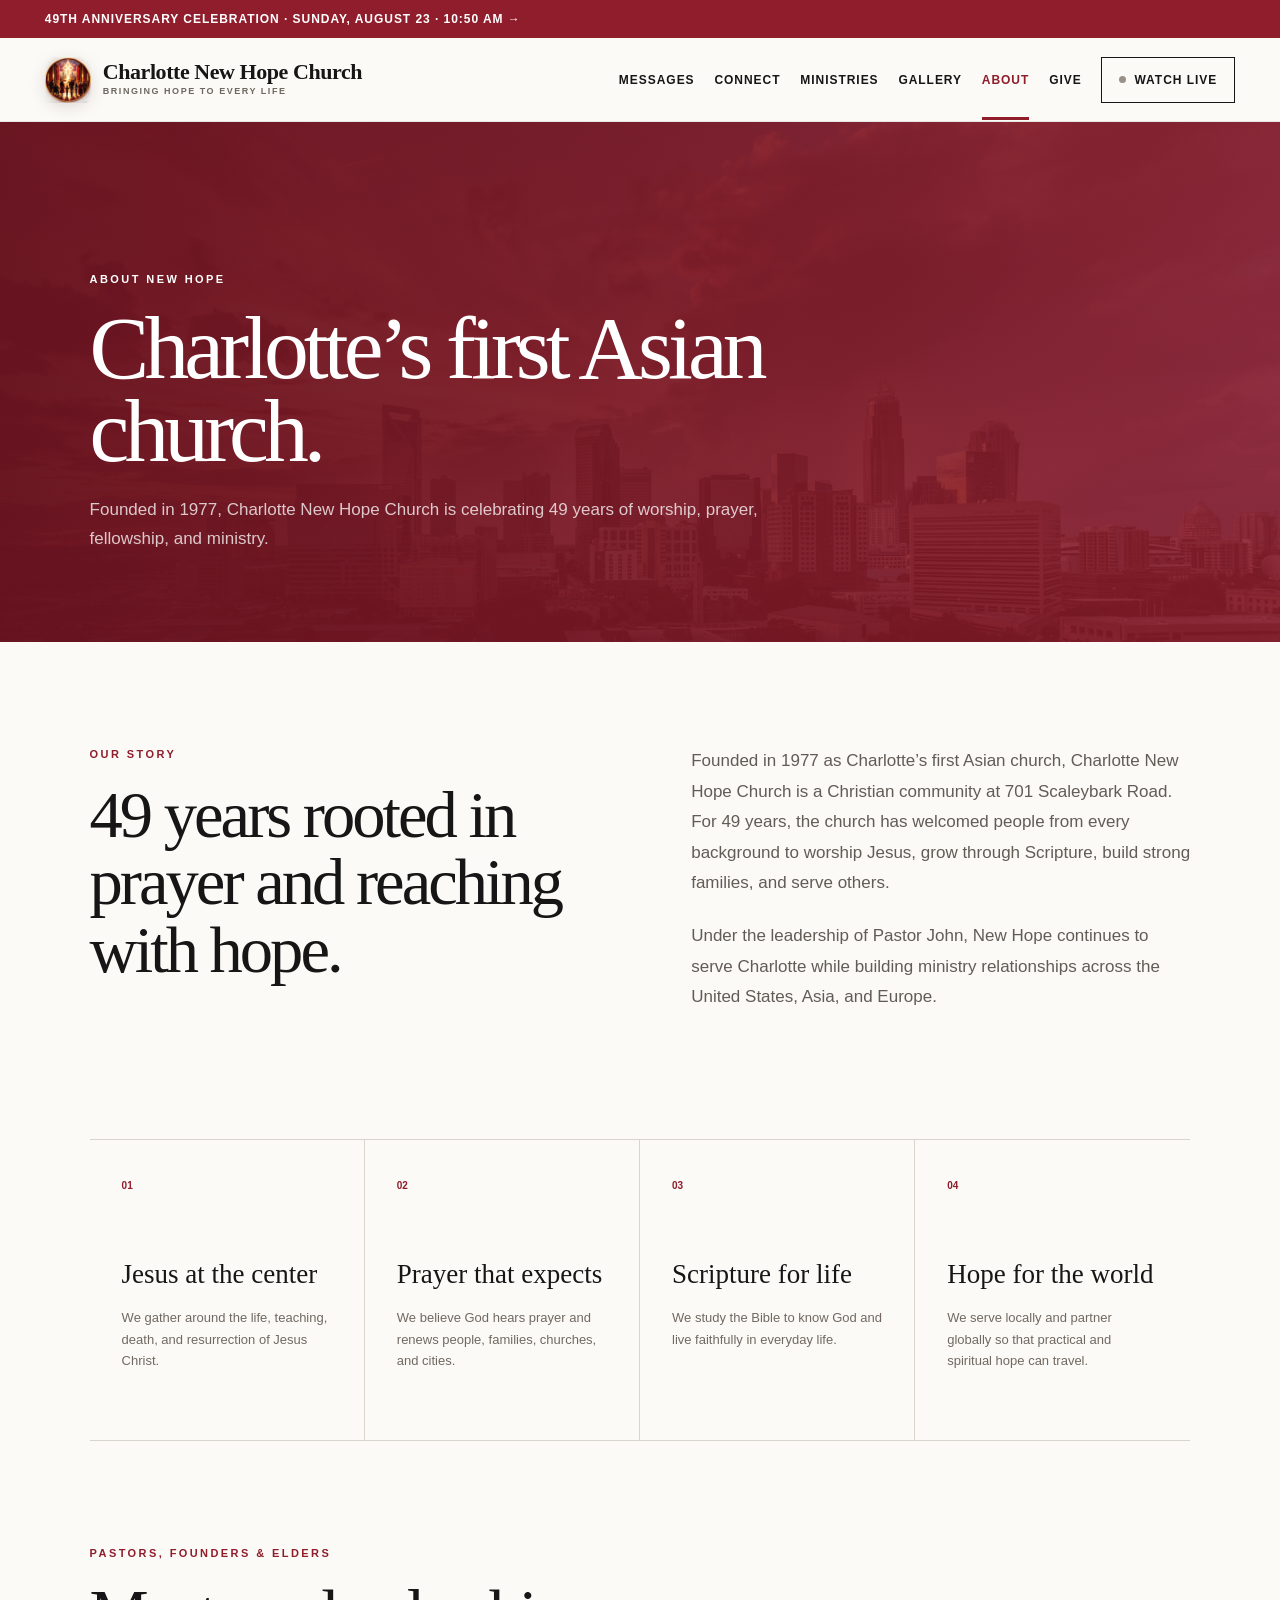
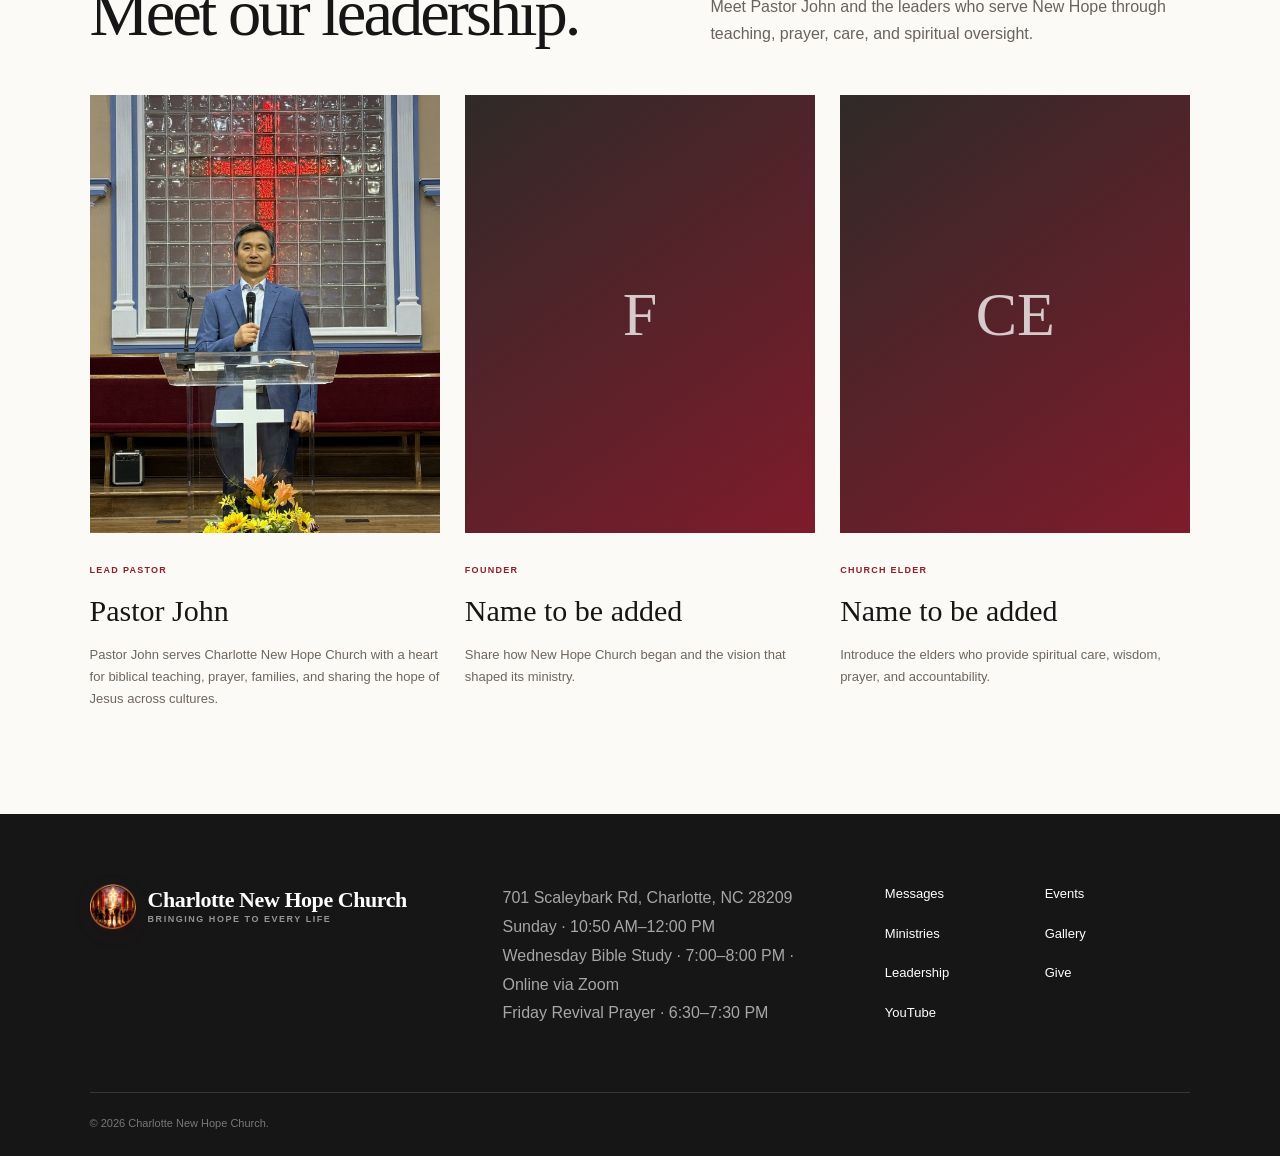
==== commit fbc3889c: "Publish hopeful church branding and favicon" ====
--- a/about/index.html
+++ b/about/index.html
@@ -1,4 +1,4 @@
-<!DOCTYPE html><html lang="en"><head><meta charSet="utf-8"/><meta name="viewport" content="width=device-width, initial-scale=1"/><link rel="preload" as="image" href="/images/pastor-john-pulpit.jpg"/><link rel="stylesheet" href="/assets/index-Dg1sAQLD.css" data-rsc-css-href="/assets/index-Dg1sAQLD.css" data-precedence="vite-rsc/importer-resources"/><link rel="modulepreload" href="/assets/layout-segment-context-Fn_9A-1L.js" crossorigin=""/><link rel="modulepreload" href="/assets/rolldown-runtime-S-ySWqyJ.js" crossorigin=""/><link rel="modulepreload" href="/assets/index-Ci2mjHXd.js" crossorigin=""/><link rel="modulepreload" href="/assets/framework-CXnKph_e.js" crossorigin=""/><link rel="modulepreload" href="/assets/PortalPages-_QAxN0Xz.js" crossorigin=""/><link rel="modulepreload" href="/assets/portal-data-JRBCoNeW.js" crossorigin=""/><link rel="modulepreload" href="/assets/query-D8Wk3mvj.js" crossorigin=""/><title>Charlotte New Hope Church | Charlotte’s First Asian Church</title><meta name="description" content="Founded in 1977, Charlotte New Hope Church is Charlotte’s first Asian church. Join Pastor John in person or watch online."/><meta property="og:title" content="Charlotte New Hope Church | Celebrating 49 Years"/><meta property="og:description" content="Charlotte’s first Asian church, founded in 1977. Join Pastor John in person or online."/><meta property="og:type" content="website"/><meta property="og:image" content="https://charlottenewhopechurch.org/og.png"/><meta property="og:image:width" content="1731"/><meta property="og:image:height" content="909"/><meta property="og:image:alt" content="Charlotte New Hope Church celebrating 49 years"/><meta name="twitter:card" content="summary_large_image"/><meta name="twitter:title" content="Charlotte New Hope Church | Celebrating 49 Years"/><meta name="twitter:description" content="Charlotte’s first Asian church, founded in 1977. Join Pastor John in person or online."/><meta name="twitter:image" content="https://charlottenewhopechurch.org/og.png"/><script>self.__VINEXT_RSC_PARAMS__={}</script><script>self.__VINEXT_RSC_NAV__={"pathname":"/about","searchParams":[]}</script><link rel="modulepreload" href="/assets/index-Ci2mjHXd.js" />
+<!DOCTYPE html><html lang="en"><head><meta charSet="utf-8"/><meta name="viewport" content="width=device-width, initial-scale=1"/><link rel="preload" as="image" href="/new-hope-logo.png"/><link rel="preload" as="image" href="/images/pastor-john-pulpit.jpg"/><link rel="stylesheet" href="/assets/index-VtvI8RhD.css" data-rsc-css-href="/assets/index-VtvI8RhD.css" data-precedence="vite-rsc/importer-resources"/><title>Charlotte New Hope Church | Bringing Hope to Every Life</title><meta name="description" content="Charlotte’s first Asian church, founded in 1977. Join Pastor John as we bring the hope of Jesus to every life."/><meta property="og:title" content="Charlotte New Hope Church | Bringing Hope to Every Life"/><meta property="og:description" content="Charlotte’s first Asian church, bringing the hope of Jesus to every life."/><meta property="og:type" content="website"/><meta property="og:image" content="https://charlottenewhopechurch.org/og.png"/><meta property="og:image:width" content="1200"/><meta property="og:image:height" content="630"/><meta property="og:image:alt" content="Charlotte New Hope Church — Bringing Hope to Every Life"/><meta name="twitter:card" content="summary_large_image"/><meta name="twitter:title" content="Charlotte New Hope Church | Bringing Hope to Every Life"/><meta name="twitter:description" content="Charlotte’s first Asian church, bringing the hope of Jesus to every life."/><meta name="twitter:image" content="https://charlottenewhopechurch.org/og.png"/><link rel="shortcut icon" href="https://charlottenewhopechurch.org/new-hope-favicon.png"/><link rel="icon" href="https://charlottenewhopechurch.org/new-hope-favicon.png" sizes="512x512" type="image/png"/><link rel="apple-touch-icon" href="https://charlottenewhopechurch.org/apple-touch-icon.png" sizes="180x180" type="image/png"/>
 <style data-vinext-fonts>/* cyrillic-ext */
 @font-face {
   font-family: 'Geist';
@@ -49,4 +49,17 @@
 
 .__variable_geist_1uh2qme { --font-geist: 'Geist', sans-serif; }
 </style>
-</head><body class="__variable_geist_1uh2qme"><main><a class="skip-link" href="#page-content">Skip to content</a><div class="announcement portal-announcement"><a href="/events">49th Anniversary Celebration · Sunday, August 23 · 10:50 AM <span aria-hidden="true">→</span></a><a class="studio-link" href="/studio">Content Studio</a></div><header class="site-header portal-header"><a href="/" class="brand" aria-label="Charlotte New Hope Church home"><span class="brand-mark" aria-hidden="true"><i></i></span><span><b>Charlotte New Hope Church</b><small>Charlotte, NC</small></span></a><button class="menu-button" aria-expanded="false" aria-controls="portal-navigation">Menu</button><nav id="portal-navigation" class="" aria-label="Main navigation"><a href="/messages" class="">Messages</a><a href="/connect" class="">Connect</a><a href="/ministries" class="">Ministries</a><a href="/gallery" class="">Gallery</a><a href="/about" class="active-page">About</a><a href="/give" class="">Give</a><a href="/#live" class="nav-live"><span class="live-dot"></span>Watch Live</a></nav></header><div id="page-content"><section class="interior-hero tone-red"><div><p class="eyebrow">About New Hope</p><h1>Charlotte’s first Asian church.</h1><p>Founded in 1977, Charlotte New Hope Church is celebrating 49 years of worship, prayer, fellowship, and ministry.</p></div></section><section class="story-section"><div><p class="eyebrow red">Our story</p><h2>49 years rooted in prayer and reaching with hope.</h2></div><div><p>Founded in 1977 as Charlotte’s first Asian church, Charlotte New Hope Church is a Christian community at 701 Scaleybark Road. For 49 years, the church has welcomed people from every background to worship Jesus, grow through Scripture, build strong families, and serve others.</p><p>Under the leadership of Pastor John, New Hope continues to serve Charlotte while building ministry relationships across the United States, Asia, and Europe.</p></div></section><section class="values-section"><article><span>01</span><h3>Jesus at the center</h3><p>We gather around the life, teaching, death, and resurrection of Jesus Christ.</p></article><article><span>02</span><h3>Prayer that expects</h3><p>We believe God hears prayer and renews people, families, churches, and cities.</p></article><article><span>03</span><h3>Scripture for life</h3><p>We study the Bible to know God and live faithfully in everyday life.</p></article><article><span>04</span><h3>Hope for the world</h3><p>We serve locally and partner globally so that practical and spiritual hope can travel.</p></article></section><section class="portal-section leaders-section"><div class="portal-section-heading"><div><p class="eyebrow red">Pastors, founders &amp; elders</p><h2>Meet our leadership.</h2></div><p>Meet Pastor John and the leaders who serve New Hope through teaching, prayer, care, and spiritual oversight.</p></div><div class="leader-grid"><article><img src="/images/pastor-john-pulpit.jpg" alt="Pastor John"/><small>Lead Pastor</small><h3>Pastor John</h3><p>Pastor John serves Charlotte New Hope Church with a heart for biblical teaching, prayer, families, and sharing the hope of Jesus across cultures.</p></article><article><div class="leader-placeholder" aria-label="Founder photo to be added"><span>F</span></div><small>Founder</small><h3>Name to be added</h3><p>Share how New Hope Church began and the vision that shaped its ministry.</p></article><article><div class="leader-placeholder" aria-label="Church Elder photo to be added"><span>CE</span></div><small>Church Elder</small><h3>Name to be added</h3><p>Introduce the elders who provide spiritual care, wisdom, prayer, and accountability.</p></article></div></section></div><footer><div class="footer-top"><a href="/" class="brand footer-brand"><span class="brand-mark light-mark" aria-hidden="true"><i></i></span><span><b>Charlotte New Hope Church</b><small>Charlotte, NC</small></span></a><p>701 Scaleybark Rd, Charlotte, NC 28209<br/>Sunday · 10:50 AM–12:00 PM<br/>Wednesday Bible Study · 7:00–8:00 PM · Online via Zoom<br/>Friday Revival Prayer · 6:30–7:30 PM</p><div class="footer-links"><a href="/messages">Messages</a><a href="/events">Events</a><a href="/ministries">Ministries</a><a href="/gallery">Gallery</a><a href="/about">Leadership</a><a href="/give">Give</a><a href="https://www.youtube.com/@CharlotteNewHopeChurch" target="_blank" rel="noreferrer">YouTube</a><a href="/studio">Content Studio</a></div></div><div class="footer-bottom"><span>© 2026 Charlotte New Hope Church.</span><a href="/studio">Manage local content</a></div></footer></main><script id="_R_">import("/assets/index-Ci2mjHXd.js")</script></body></html><script>self.__VINEXT_RSC_CHUNKS__=self.__VINEXT_RSC_CHUNKS__||[];self.__VINEXT_RSC_CHUNKS__.push("2:I[\"8c0f216c4604\",[],\"Children\",1]\n3:I[\"15c18cfaeeff\",[],\"LayoutSegmentProvider\",1]\n4:I[\"8c0f216c4604\",[],\"Slot\",1]\n5:I[\"593f344dc510\",[],\"RedirectBoundary\",1]\n:HL[\"/assets/index-Dg1sAQLD.css\",\"style\"]\n")</script><script>self.__VINEXT_RSC_CHUNKS__=self.__VINEXT_RSC_CHUNKS__||[];self.__VINEXT_RSC_CHUNKS__.push("0:{\"__route\":\"route:/about\",\"__interceptionContext\":null,\"__layoutIds\":[\"layout:/\"],\"__rootLayout\":\"/\",\"page:/about\":\"$L1\",\"layout:/\":[[[[\"$\",\"link\",\"css:/assets/index-Dg1sAQLD.css\",{\"rel\":\"stylesheet\",\"precedence\":\"vite-rsc/importer-resources\",\"href\":\"/assets/index-Dg1sAQLD.css\",\"data-rsc-css-href\":\"/assets/index-Dg1sAQLD.css\"}],\"$undefined\"],[\"$\",\"html\",null,{\"lang\":\"en\",\"children\":[\"$\",\"body\",null,{\"className\":\"__variable_geist_1uh2qme\",\"children\":[\"$\",\"$L2\",null,{}]}]}]],null],\"route:/about\":[[[\"$\",\"meta\",null,{\"charSet\":\"utf-8\"}],[[\"$\",\"title\",\"0\",{\"children\":\"Charlotte New Hope Church | Charlotte’s First Asian Church\"}],[\"$\",\"meta\",\"1\",{\"name\":\"description\",\"content\":\"Founded in 1977, Charlotte New Hope Church is Charlotte’s first Asian church. Join Pastor John in person or watch online.\"}],[\"$\",\"meta\",\"2\",{\"property\":\"og:title\",\"content\":\"Charlotte New Hope Church | Celebrating 49 Years\"}],[\"$\",\"meta\",\"3\",{\"property\":\"og:description\",\"content\":\"Charlotte’s first Asian church, founded in 1977. Join Pastor John in person or online.\"}],[\"$\",\"meta\",\"4\",{\"property\":\"og:type\",\"content\":\"website\"}],[\"$\",\"meta\",\"5\",{\"property\":\"og:image\",\"content\":\"https://charlottenewhopechurch.org/og.png\"}],[\"$\",\"meta\",\"6\",{\"property\":\"og:image:width\",\"content\":\"1731\"}],[\"$\",\"meta\",\"7\",{\"property\":\"og:image:height\",\"content\":\"909\"}],[\"$\",\"meta\",\"8\",{\"property\":\"og:image:alt\",\"content\":\"Charlotte New Hope Church celebrating 49 years\"}],[\"$\",\"meta\",\"9\",{\"name\":\"twitter:card\",\"content\":\"summary_large_image\"}],[\"$\",\"meta\",\"10\",{\"name\":\"twitter:title\",\"content\":\"Charlotte New Hope Church | Celebrating 49 Years\"}],[\"$\",\"meta\",\"11\",{\"name\":\"twitter:description\",\"content\":\"Charlotte’s first Asian church, founded in 1977. Join Pastor John in person or online.\"}],[\"$\",\"meta\",\"12\",{\"name\":\"twitter:image\",\"content\":\"https://charlottenewhopechurch.org/og.png\"}]],[[\"$\",\"meta\",\"0\",{\"name\":\"viewport\",\"content\":\"width=device-width, initial-scale=1\"}]]],[\"$\",\"$L3\",null,{\"segmentMap\":{\"children\":[\"about\"]},\"children\":[\"$\",\"$L4\",null,{\"id\":\"layout:/\",\"parallelSlots\":\"$undefined\",\"children\":[\"$\",\"$L5\",null,{\"children\":[\"$\",\"$L3\",null,{\"segmentMap\":{\"children\":[]},\"children\":[\"$\",\"$L4\",null,{\"id\":\"page:/about\"}]}]}]}]}]],\"__layoutFlags\":{\"layout:/\":\"s\"},\"__artifactCompatibility\":{\"schemaVersion\":1,\"graphVersion\":\"app-route-graph:pxgtdg7iy2mv\",\"deploymentVersion\":\"f7186dab-2fa6-4e05-937c-4f540efb2837\",\"appElementsSchemaVersion\":1,\"rscPayloadSchemaVersion\":1,\"rootBoundaryId\":\"/\",\"renderEpoch\":null}}\n")</script><script>self.__VINEXT_RSC_CHUNKS__=self.__VINEXT_RSC_CHUNKS__||[];self.__VINEXT_RSC_CHUNKS__.push("6:I[\"0fc568286fef\",[],\"AboutPage\",1]\n1:[\"$\",\"$L6\",null,{}]\n")</script><script>self.__VINEXT_RSC_DONE__=true</script>+</head><body class="__variable_geist_1uh2qme"><main><a class="skip-link" href="#page-content">Skip to content</a><div class="announcement portal-announcement"><a href="/events">49th Anniversary Celebration · Sunday, August 23 · 10:50 AM <span aria-hidden="true">→</span></a></div><header class="site-header portal-header"><a href="/" class="brand" aria-label="Charlotte New Hope Church home"><img class="brand-logo" src="/new-hope-logo.png" alt="" aria-hidden="true"/><span><b>Charlotte New Hope Church</b><small>Bringing Hope to Every Life</small></span></a><button class="menu-button" aria-expanded="false" aria-controls="portal-navigation">Menu</button><nav id="portal-navigation" class="" aria-label="Main navigation"><a href="/messages" class="">Messages</a><a href="/connect" class="">Connect</a><a href="/ministries" class="">Ministries</a><a href="/gallery" class="">Gallery</a><a href="/about" class="active-page">About</a><a href="/give" class="">Give</a><a href="/#live" class="nav-live"><span class="live-dot"></span>Watch Live</a></nav></header><div id="page-content"><section class="interior-hero tone-red"><div><p class="eyebrow">About New Hope</p><h1>Charlotte’s first Asian church.</h1><p>Founded in 1977, Charlotte New Hope Church is celebrating 49 years of worship, prayer, fellowship, and ministry.</p></div></section><section class="story-section"><div><p class="eyebrow red">Our story</p><h2>49 years rooted in prayer and reaching with hope.</h2></div><div><p>Founded in 1977 as Charlotte’s first Asian church, Charlotte New Hope Church is a Christian community at 701 Scaleybark Road. For 49 years, the church has welcomed people from every background to worship Jesus, grow through Scripture, build strong families, and serve others.</p><p>Under the leadership of Pastor John, New Hope continues to serve Charlotte while building ministry relationships across the United States, Asia, and Europe.</p></div></section><section class="values-section"><article><span>01</span><h3>Jesus at the center</h3><p>We gather around the life, teaching, death, and resurrection of Jesus Christ.</p></article><article><span>02</span><h3>Prayer that expects</h3><p>We believe God hears prayer and renews people, families, churches, and cities.</p></article><article><span>03</span><h3>Scripture for life</h3><p>We study the Bible to know God and live faithfully in everyday life.</p></article><article><span>04</span><h3>Hope for the world</h3><p>We serve locally and partner globally so that practical and spiritual hope can travel.</p></article></section><section class="portal-section leaders-section"><div class="portal-section-heading"><div><p class="eyebrow red">Pastors, founders &amp; elders</p><h2>Meet our leadership.</h2></div><p>Meet Pastor John and the leaders who serve New Hope through teaching, prayer, care, and spiritual oversight.</p></div><div class="leader-grid"><article><img src="/images/pastor-john-pulpit.jpg" alt="Pastor John"/><small>Lead Pastor</small><h3>Pastor John</h3><p>Pastor John serves Charlotte New Hope Church with a heart for biblical teaching, prayer, families, and sharing the hope of Jesus across cultures.</p></article><article><div class="leader-placeholder" aria-label="Founder photo to be added"><span>F</span></div><small>Founder</small><h3>Name to be added</h3><p>Share how New Hope Church began and the vision that shaped its ministry.</p></article><article><div class="leader-placeholder" aria-label="Church Elder photo to be added"><span>CE</span></div><small>Church Elder</small><h3>Name to be added</h3><p>Introduce the elders who provide spiritual care, wisdom, prayer, and accountability.</p></article></div></section></div><footer><div class="footer-top"><a href="/" class="brand footer-brand"><img class="brand-logo" src="/new-hope-logo.png" alt="" aria-hidden="true"/><span><b>Charlotte New Hope Church</b><small>Bringing Hope to Every Life</small></span></a><p>701 Scaleybark Rd, Charlotte, NC 28209<br/>Sunday · 10:50 AM–12:00 PM<br/>Wednesday Bible Study · 7:00–8:00 PM · Online via Zoom<br/>Friday Revival Prayer · 6:30–7:30 PM</p><div class="footer-links"><a href="/messages">Messages</a><a href="/events">Events</a><a href="/ministries">Ministries</a><a href="/gallery">Gallery</a><a href="/about">Leadership</a><a href="/give">Give</a><a href="https://www.youtube.com/@CharlotteNewHopeChurch" target="_blank" rel="noreferrer">YouTube</a></div></div><div class="footer-bottom"><span>© 2026 Charlotte New Hope Church.</span></div></footer></main>
+<script>
+document.addEventListener("click", function (event) {
+  var button = event.target.closest(".menu-button");
+  if (!button) return;
+  var nav = document.getElementById(button.getAttribute("aria-controls"));
+  if (!nav) return;
+  var open = nav.classList.toggle("nav-open");
+  button.setAttribute("aria-expanded", String(open));
+  var label = button.querySelector("span");
+  if (label) label.textContent = open ? "Close" : "Menu";
+});
+</script>
+</body></html>
--- a/assets/index-VtvI8RhD.css
+++ b/assets/index-VtvI8RhD.css
@@ -0,0 +1,2 @@
+/*! tailwindcss v4.2.1 | MIT License | https://tailwindcss.com */
+@layer properties{@supports (((-webkit-hyphens:none)) and (not (margin-trim:inline))) or ((-moz-orient:inline) and (not (color:rgb(from red r g b)))){*,:before,:after,::backdrop{--tw-blur:initial;--tw-brightness:initial;--tw-contrast:initial;--tw-grayscale:initial;--tw-hue-rotate:initial;--tw-invert:initial;--tw-opacity:initial;--tw-saturate:initial;--tw-sepia:initial;--tw-drop-shadow:initial;--tw-drop-shadow-color:initial;--tw-drop-shadow-alpha:100%;--tw-drop-shadow-size:initial}}}@layer theme{:root,:host{--font-sans:ui-sans-serif, system-ui, sans-serif, "Apple Color Emoji", "Segoe UI Emoji", "Segoe UI Symbol", "Noto Color Emoji";--font-mono:ui-monospace, SFMono-Regular, Menlo, Monaco, Consolas, "Liberation Mono", "Courier New", monospace;--spacing:.25rem;--default-font-family:var(--font-sans);--default-mono-font-family:var(--font-mono)}}@layer base{*,:after,:before,::backdrop{box-sizing:border-box;border:0 solid;margin:0;padding:0}::file-selector-button{box-sizing:border-box;border:0 solid;margin:0;padding:0}html,:host{-webkit-text-size-adjust:100%;tab-size:4;line-height:1.5;font-family:var(--default-font-family,ui-sans-serif, system-ui, sans-serif, "Apple Color Emoji", "Segoe UI Emoji", "Segoe UI Symbol", "Noto Color Emoji");font-feature-settings:var(--default-font-feature-settings,normal);font-variation-settings:var(--default-font-variation-settings,normal);-webkit-tap-highlight-color:transparent}hr{height:0;color:inherit;border-top-width:1px}abbr:where([title]){-webkit-text-decoration:underline dotted;text-decoration:underline dotted}h1,h2,h3,h4,h5,h6{font-size:inherit;font-weight:inherit}a{color:inherit;-webkit-text-decoration:inherit;-webkit-text-decoration:inherit;-webkit-text-decoration:inherit;-webkit-text-decoration:inherit;text-decoration:inherit}b,strong{font-weight:bolder}code,kbd,samp,pre{font-family:var(--default-mono-font-family,ui-monospace, SFMono-Regular, Menlo, Monaco, Consolas, "Liberation Mono", "Courier New", monospace);font-feature-settings:var(--default-mono-font-feature-settings,normal);font-variation-settings:var(--default-mono-font-variation-settings,normal);font-size:1em}small{font-size:80%}sub,sup{vertical-align:baseline;font-size:75%;line-height:0;position:relative}sub{bottom:-.25em}sup{top:-.5em}table{text-indent:0;border-color:inherit;border-collapse:collapse}:-moz-focusring{outline:auto}progress{vertical-align:baseline}summary{display:list-item}ol,ul,menu{list-style:none}img,svg,video,canvas,audio,iframe,embed,object{vertical-align:middle;display:block}img,video{max-width:100%;height:auto}button,input,select,optgroup,textarea{font:inherit;font-feature-settings:inherit;font-variation-settings:inherit;letter-spacing:inherit;color:inherit;opacity:1;background-color:#0000;border-radius:0}::file-selector-button{font:inherit;font-feature-settings:inherit;font-variation-settings:inherit;letter-spacing:inherit;color:inherit;opacity:1;background-color:#0000;border-radius:0}:where(select:is([multiple],[size])) optgroup{font-weight:bolder}:where(select:is([multiple],[size])) optgroup option{padding-inline-start:20px}::file-selector-button{margin-inline-end:4px}::placeholder{opacity:1}@supports (not ((-webkit-appearance:-apple-pay-button))) or (contain-intrinsic-size:1px){::placeholder{color:currentColor}@supports (color:color-mix(in lab, red, red)){::placeholder{color:color-mix(in oklab, currentcolor 50%, transparent)}}}textarea{resize:vertical}::-webkit-search-decoration{-webkit-appearance:none}::-webkit-date-and-time-value{min-height:1lh;text-align:inherit}::-webkit-datetime-edit{display:inline-flex}::-webkit-datetime-edit-fields-wrapper{padding:0}::-webkit-datetime-edit{padding-block:0}::-webkit-datetime-edit-year-field{padding-block:0}::-webkit-datetime-edit-month-field{padding-block:0}::-webkit-datetime-edit-day-field{padding-block:0}::-webkit-datetime-edit-hour-field{padding-block:0}::-webkit-datetime-edit-minute-field{padding-block:0}::-webkit-datetime-edit-second-field{padding-block:0}::-webkit-datetime-edit-millisecond-field{padding-block:0}::-webkit-datetime-edit-meridiem-field{padding-block:0}::-webkit-calendar-picker-indicator{line-height:1}:-moz-ui-invalid{box-shadow:none}button,input:where([type=button],[type=reset],[type=submit]){appearance:button}::file-selector-button{appearance:button}::-webkit-inner-spin-button{height:auto}::-webkit-outer-spin-button{height:auto}[hidden]:where(:not([hidden=until-found])){display:none!important}}@layer components;@layer utilities{.visible{visibility:visible}.relative{position:relative}.start{inset-inline-start:var(--spacing)}.table{display:table}.grow{flex-grow:1}.uppercase{text-transform:uppercase}.filter{filter:var(--tw-blur,) var(--tw-brightness,) var(--tw-contrast,) var(--tw-grayscale,) var(--tw-hue-rotate,) var(--tw-invert,) var(--tw-saturate,) var(--tw-sepia,) var(--tw-drop-shadow,)}}:root{--red:#8f1d2c;--red-dark:#68131f;--ink:#171616;--charcoal:#252222;--cream:#f3eee5;--paper:#fbfaf7;--sand:#d8cabb;--line:#d9d4cc;--white:#fff}*{box-sizing:border-box}html{scroll-behavior:smooth}body{background:var(--paper);color:var(--ink);font-family:var(--font-geist), Arial, sans-serif;margin:0}button,input{font:inherit}button,a{-webkit-tap-highlight-color:transparent}a{color:inherit;text-decoration:none}.skip-link{z-index:100;color:#111;background:#fff;padding:12px 16px;position:fixed;top:-100px;left:16px}.skip-link:focus{top:16px}.announcement{background:var(--red);min-height:38px;color:var(--white);letter-spacing:.08em;text-transform:uppercase;justify-content:center;align-items:center;padding:8px 3.5vw;font-size:12px;font-weight:700;display:flex;position:relative}.announcement a:hover{text-decoration:underline}.announcement button{color:#ffffffc7;text-transform:uppercase;cursor:pointer;background:0 0;border:0;padding:2px 0;font-size:11px;position:absolute;right:3.5vw}.announcement button:hover{color:#fff}.site-header{z-index:50;background:#fbfaf7fa;border-bottom:1px solid #00000014;justify-content:space-between;align-items:center;height:84px;padding:0 3.5vw;display:flex;position:sticky;top:0}.brand{align-items:center;gap:12px;display:inline-flex}.brand>span:last-child{flex-direction:column;gap:2px;display:flex}.brand b{letter-spacing:-.02em;font-family:Georgia,Times New Roman,serif;font-size:22px;font-weight:600;line-height:1}.brand small{color:#6e6861;letter-spacing:.17em;text-transform:uppercase;font-size:9px;font-weight:750}.brand-logo{object-fit:contain;filter:drop-shadow(0 4px 8px #32070e29);flex:0 0 46px;width:46px;height:46px;display:block}.brand-mark{background:var(--red);width:42px;height:42px;display:block;position:relative}.brand-mark:before,.brand-mark:after{content:"";background:var(--cream);position:absolute}.brand-mark:before{width:3px;height:24px;top:9px;left:19px}.brand-mark:after{width:15px;height:3px;top:15px;left:13px}.brand-mark i{border-bottom:1px solid #fff9;border-left:1px solid #fff9;width:14px;height:7px;position:absolute;bottom:6px;left:6px}.site-header nav{letter-spacing:.08em;text-transform:uppercase;align-items:center;gap:clamp(18px,2vw,34px);font-size:12px;font-weight:750;display:flex}.site-header nav>a:not(.nav-live){border-bottom:3px solid #0000;padding:31px 0 28px}.site-header nav>a:hover{border-bottom-color:var(--red)}.nav-live{border:1px solid var(--ink);align-items:center;gap:8px;padding:13px 17px;display:flex}.live-dot{background:#98918a;border-radius:50%;width:7px;height:7px;display:inline-block}.live-dot.active{background:#f34949;animation:1.8s ease-in-out infinite pulse;box-shadow:0 0 0 5px #f349492b}@keyframes pulse{50%{opacity:.5}}.menu-button{display:none}.hero{color:#fff;background:#26201f;height:760px;min-height:calc(100vh - 122px);max-height:860px;position:relative;overflow:hidden}.hero-image,.hero-shade{position:absolute;inset:0}.hero-image{background:url(/images/worship.jpg) 50% 45%/cover no-repeat;transform:scale(1.01)}.hero-shade{background:linear-gradient(90deg,#0e0c0cdb 0%,#0e0c0c94 40%,#0e0c0c1a 72%),linear-gradient(#0000 55%,#0e0c0c85)}.hero-copy{z-index:2;width:min(670px,54vw);position:absolute;top:50%;left:7vw;transform:translateY(-52%)}.eyebrow{letter-spacing:.22em;text-transform:uppercase;margin:0 0 18px;font-size:11px;font-weight:800}.eyebrow.red{color:var(--red)}.eyebrow.cream{color:#d7c8b5}.hero h1,.section-intro h2,.live-section h2,.messages h2,.connect-copy h2,.ministries h2,.events h2,.prayer-section h2,.give-section h2{letter-spacing:-.045em;font-family:Georgia,Times New Roman,serif;font-weight:400}.hero h1{max-width:650px;margin:0 0 22px;font-size:clamp(58px,6.7vw,105px);line-height:.93}.hero-copy>p:not(.eyebrow){color:#ffffffd1;max-width:570px;margin:0;font-size:18px;line-height:1.65}.hero-actions{align-items:center;gap:30px;margin-top:34px;display:flex}.button{letter-spacing:.1em;text-transform:uppercase;cursor:pointer;border:1px solid #0000;border-radius:0;justify-content:center;align-items:center;min-height:50px;padding:0 24px;font-size:12px;font-weight:800;transition:background .2s,color .2s,transform .2s;display:inline-flex}.button:hover{transform:translateY(-2px)}.button-light{background:var(--cream);color:var(--ink)}.button-light:hover{background:#fff}.button-red{background:var(--red);color:#fff}.button-red:hover{background:var(--red-dark)}.button-dark{background:var(--ink);color:#fff}.text-link{color:var(--ink);letter-spacing:.08em;text-transform:uppercase;border-bottom:1px solid;align-items:center;gap:10px;padding-bottom:5px;font-size:12px;font-weight:800;display:inline-flex}.text-link span{transition:transform .2s}.text-link:hover span{transform:translate(4px)}.light-link{color:#fff}.service-card{z-index:3;background:var(--cream);width:min(400px,30vw);color:var(--ink);flex-direction:column;padding:28px 32px;display:flex;position:absolute;bottom:0;right:3.5vw}.service-card p,.service-card span{color:#6c655e;letter-spacing:.1em;text-transform:uppercase;margin:0;font-size:11px}.service-card span+span{margin-top:5px}.service-card span:last-of-type{margin-top:12px}.service-card strong{margin:8px 0;font-family:Georgia,serif;font-size:21px;font-weight:500}.service-card a{border-top:1px solid var(--line);color:var(--red);letter-spacing:.1em;text-transform:uppercase;justify-content:space-between;margin-top:24px;padding-top:14px;font-size:11px;font-weight:800;display:flex}.section-pad{padding:112px 7vw}.welcome{grid-template-columns:1.05fr .85fr;align-items:end;gap:8vw;display:grid}.section-intro h2,.live-section h2,.messages h2,.connect-copy h2,.ministries h2,.events h2,.prayer-section h2,.give-section h2{margin:0;font-size:clamp(48px,5.2vw,78px);line-height:1.02}.welcome-copy{max-width:560px}.welcome-copy p{color:#5f5953;margin:0 0 34px;font-size:17px;line-height:1.8}.visit-grid{border-top:1px solid var(--line);border-bottom:1px solid var(--line);grid-template-columns:repeat(3,1fr);margin:0 7vw 112px;display:grid}.visit-grid article{border-right:1px solid var(--line);min-height:270px;padding:36px 38px}.visit-grid article:last-child{border-right:0}.step-number{color:var(--red);letter-spacing:.16em;font-size:11px;font-weight:800}.visit-grid h3{margin:54px 0 12px;font-family:Georgia,serif;font-size:28px;font-weight:400}.visit-grid p{color:#6a635d;margin:0;font-size:14px;line-height:1.65}.location-section{background:var(--cream);grid-template-columns:1.08fr .92fr;min-height:650px;display:grid}.map-shell{background:#ddd5c9;min-height:650px;overflow:hidden}.map-shell iframe{filter:saturate(.72)contrast(.96);border:0;width:100%;height:100%;min-height:650px;display:block}.location-copy{align-self:center;padding:9vw 7vw}.location-copy h2{letter-spacing:-.045em;max-width:560px;margin:0;font-family:Georgia,Times New Roman,serif;font-size:clamp(48px,5.2vw,78px);font-weight:400;line-height:1.02}.location-copy address{color:#5f5953;max-width:410px;margin:28px 0 38px;font-family:Georgia,Times New Roman,serif;font-size:24px;font-style:normal;line-height:1.45}.location-details{border-top:1px solid #cfc5b9;max-width:520px;margin-bottom:38px}.location-details>div{border-bottom:1px solid #cfc5b9;grid-template-columns:130px 1fr;gap:22px;padding:17px 0;display:grid}.location-details small{color:var(--red);letter-spacing:.13em;text-transform:uppercase;font-size:9px;font-weight:800}.location-details strong{font-size:13px;font-weight:650}.live-section{background:var(--ink);color:#fff}.live-heading{justify-content:space-between;align-items:end;margin-bottom:48px;display:flex}.live-status{color:#ffffffb8;letter-spacing:.12em;text-transform:uppercase;border:1px solid #ffffff47;align-items:center;gap:10px;padding:10px 14px;font-size:11px;font-weight:800;display:flex}.live-status.is-live{color:#fff;border-color:#f3494985}.player-shell{aspect-ratio:16/8.3;background:#060606;width:100%;overflow:hidden}.player-shell iframe{border:0;width:100%;height:100%}.player-placeholder{background:linear-gradient(90deg,#040404d1,#0404040a),url(/images/pastor-john-message-landscape.jpg) 50%/cover no-repeat;align-items:end;gap:28px;width:100%;height:100%;padding:clamp(30px,5vw,80px);display:flex}.play-button{background:#00000040;border:1px solid #ffffffb8;border-radius:50%;flex:0 0 78px;place-items:center;height:78px;display:grid}.play-button span{border-top:9px solid #0000;border-bottom:9px solid #0000;border-left:15px solid #fff;width:0;height:0;margin-left:5px}.player-placeholder small,.live-meta small{color:#cbbca9;letter-spacing:.18em;text-transform:uppercase;font-size:10px;font-weight:800}.player-placeholder h3{margin:9px 0 8px;font-family:Georgia,serif;font-size:clamp(32px,4vw,58px);font-weight:400}.player-placeholder p,.live-meta p{color:#ffffffad;margin:0}.live-meta{justify-content:space-between;align-items:center;padding-top:30px;display:flex}.live-meta h3{margin:8px 0 6px;font-family:Georgia,serif;font-size:28px;font-weight:400}.live-actions{align-items:center;gap:28px;display:flex}.live-actions .text-link{color:#fff}.section-heading-row{justify-content:space-between;align-items:end;gap:5vw;margin-bottom:50px;display:flex}.section-heading-row>p{color:#6a635d;max-width:440px;margin:0;line-height:1.7}.message-grid{grid-template-columns:1.7fr .75fr .75fr;gap:24px;display:grid}.featured-message{grid-row:span 2}.message-image,.message-art{aspect-ratio:16/10;margin-bottom:22px;position:relative;overflow:hidden}.sermon-image{background:url(/images/pastor-john-live-landscape.jpg) 50%/cover no-repeat}.message-image>span{background:var(--red);color:#fff;letter-spacing:.13em;text-transform:uppercase;padding:9px 14px;font-size:10px;font-weight:800;position:absolute;bottom:0;left:0}.message-art{align-items:end;padding:24px;font-family:Georgia,serif;font-size:clamp(28px,3vw,48px);line-height:.95;display:flex}.art-one{background:var(--sand);color:var(--red-dark)}.art-one:after{content:"";border:1px solid;border-radius:50%;width:100px;height:100px;position:absolute;top:-32px;right:-24px}.art-two{background:var(--red);color:#fff}.art-two:after{content:"peace";color:#ffffff14;font-family:Georgia,serif;font-size:94px;position:absolute;top:7px;right:-12px}.message-grid h3{margin:5px 0 11px;font-family:Georgia,serif;font-size:28px;font-weight:400}.featured-message h3{font-size:38px}.message-grid p:not(.message-series){color:#6a635d;line-height:1.6}.message-series{color:var(--red);letter-spacing:.15em;text-transform:uppercase;margin:0;font-size:10px;font-weight:800}.connect-banner{background:var(--red-dark);color:#fff;grid-template-columns:1fr 1fr;min-height:720px;display:grid}.charlotte-image{background:url(/images/charlotte.jpg) 50%/cover no-repeat;min-height:600px}.connect-copy{align-self:center;padding:9vw 7vw}.connect-copy p:not(.eyebrow){color:#ffffffb8;max-width:560px;margin:28px 0 36px;font-size:17px;line-height:1.75}.connect-copy>div{align-items:center;gap:30px;display:flex}.ministry-grid{grid-template-columns:1.3fr 1fr 1fr;gap:20px;display:grid}.ministry-card{color:#fff;background:#333;flex-direction:column;justify-content:end;min-height:470px;padding:34px;display:flex;position:relative;overflow:hidden}.ministry-card:before{content:"";background:linear-gradient(#00000005 30%,#000000c7);transition:background .2s;position:absolute;inset:0}.ministry-card:hover:before{background:linear-gradient(#00000005 26%,#68131fe6)}.kids-card{background:url(/images/kids.jpg) 50%/cover no-repeat}.groups-card{background:linear-gradient(135deg,#8f1d2c29,#00000047),url(/images/worship.jpg) 25%/cover no-repeat}.serve-card{background:url(/images/serve.jpg) 50%/cover no-repeat}.ministry-card span,.ministry-card h3,.ministry-card b{z-index:1;position:relative}.ministry-card span{letter-spacing:.15em;text-transform:uppercase;font-size:10px;font-weight:800}.ministry-card h3{margin:10px 0 24px;font-family:Georgia,serif;font-size:36px;font-weight:400}.ministry-card b{letter-spacing:.1em;text-transform:uppercase;font-size:11px}.events{background:var(--cream)}.event-list{border-top:1px solid #cfc5b9}.event-list article{border-bottom:1px solid #cfc5b9;grid-template-columns:100px 1fr 50px;align-items:center;min-height:150px;padding:24px 8px;display:grid}.event-date{flex-direction:column;display:flex}.event-date strong{font-family:Georgia,serif;font-size:46px;font-weight:400;line-height:1}.event-date span,.event-list article>div:nth-child(2)>p{color:var(--red);letter-spacing:.15em;text-transform:uppercase;font-size:10px;font-weight:800}.event-list h3{margin:7px 0;font-family:Georgia,serif;font-size:27px;font-weight:400}.event-list article>div:nth-child(2)>p{margin:0}.event-list article>div:nth-child(2)>span{color:#746c64;font-size:13px}.event-list article>a{text-align:center;font-size:28px}.prayer-section{background:var(--red);color:#fff;justify-content:space-between;align-items:center;gap:30px;padding:80px 7vw;display:flex}.prayer-section h2{font-size:clamp(42px,4.5vw,68px)}.give-section{grid-template-columns:1.15fr .75fr;align-items:end;gap:10vw;display:grid}.give-section>div:last-child p{color:#625c56;margin:0 0 30px;font-size:17px;line-height:1.75}footer{background:var(--ink);color:#fff;padding:70px 7vw 24px}.footer-top{grid-template-columns:1.1fr 1fr 1fr;gap:6vw;padding-bottom:64px;display:grid}.footer-brand{align-self:start}.footer-brand small{color:#ffffff8c}.light-mark{background:var(--cream)}.light-mark:before,.light-mark:after{background:var(--red)}.footer-top>p{color:#ffffff9e;margin:0;line-height:1.8}.footer-links{grid-template-columns:1fr 1fr;gap:14px;font-size:13px;display:grid}.footer-links a:hover{color:#d9b2a4}.footer-bottom{color:#ffffff6b;border-top:1px solid #ffffff24;justify-content:space-between;padding-top:22px;font-size:11px;display:flex}.footer-bottom button{color:#ffffffa6;cursor:pointer;background:0 0;border:0}.editor-backdrop{z-index:100;background:#0a0808ad;justify-content:end;display:flex;position:fixed;inset:0}.editor{background:var(--paper);width:min(520px,100%);height:100%;padding:36px;overflow-y:auto;box-shadow:-16px 0 50px #0003}.editor-header{justify-content:space-between;align-items:start;display:flex}.editor-header h2{margin:0;font-family:Georgia,serif;font-size:44px;font-weight:400}.close-button{border:1px solid var(--line);width:40px;height:40px;color:var(--ink);cursor:pointer;background:0 0;font-size:28px;line-height:1}.editor-note{border-left:3px solid var(--red);background:var(--cream);color:#625c55;margin:18px 0 28px;padding:14px 16px;font-size:12px;line-height:1.6}.editor form{flex-direction:column;gap:18px;display:flex}.editor label{color:#3e3935;flex-direction:column;gap:8px;font-size:12px;font-weight:750;display:flex}.editor input:not([type=checkbox]){width:100%;height:48px;color:var(--ink);background:#fff;border:1px solid #cfc8c0;border-radius:0;outline:none;padding:0 13px}.editor input:focus{border-color:var(--red);box-shadow:0 0 0 2px #8f1d2c1f}.editor label small,.switch-row small{color:#837a72;font-size:10px;font-weight:400;line-height:1.5}.form-divider{border-top:1px solid var(--line);margin-top:6px;padding-top:20px}.form-divider span{color:var(--red);letter-spacing:.15em;text-transform:uppercase;font-size:11px;font-weight:800}.switch-row{border:1px solid var(--line);justify-content:space-between;align-items:center;padding:15px;flex-direction:row!important}.switch-row span{flex-direction:column;gap:4px;display:flex}.switch-row input{width:42px;height:24px;accent-color:var(--red)}.editor-actions{align-items:center;gap:20px;margin-top:10px;display:flex}.reset-button{color:#766e66;cursor:pointer;background:0 0;border:0;border-bottom:1px solid;padding:5px 0;font-size:11px;font-weight:750}.portal-announcement{justify-content:space-between}.portal-announcement .studio-link{color:#ffffffd1;letter-spacing:.14em;font-size:10px;position:static}.portal-header nav{gap:clamp(14px,1.55vw,27px)}.portal-header nav .active-page{color:var(--red);border-bottom-color:var(--red)!important}.footer-bottom a{color:#ffffffa6}.interior-hero{color:#fff;align-items:end;min-height:520px;padding:100px 7vw 88px;display:flex;position:relative;overflow:hidden}.interior-hero>div{z-index:1;width:min(920px,90%);position:relative}.interior-hero h1{letter-spacing:-.055em;max-width:900px;margin:0 0 24px;font-family:Georgia,Times New Roman,serif;font-size:clamp(62px,7vw,108px);font-weight:400;line-height:.93}.interior-hero>div>p:last-child{color:#ffffffc2;max-width:700px;margin:0;font-size:17px;line-height:1.7}.tone-ink{background:radial-gradient(circle at 82% 22%,#8f1d2c8c,#0000 28%),linear-gradient(135deg,#171616,#2d2524)}.tone-red{background:linear-gradient(90deg,#68131ffa,#8f1d2cd9),url(/images/charlotte.jpg) 50%/cover no-repeat}.tone-photo{background:linear-gradient(90deg,#0c0b0beb,#0c0b0b6b),url(/images/pastor-john-message-landscape.jpg) 50%/cover no-repeat}.local-draft-notice,.gallery-upload-bar{border-bottom:1px solid var(--line);background:var(--cream);justify-content:space-between;align-items:center;gap:30px;padding:22px 7vw;display:flex}.local-draft-notice>div,.gallery-upload-bar>div{flex-direction:column;gap:4px;display:flex}.local-draft-notice strong,.gallery-upload-bar strong{font-family:Georgia,serif;font-size:18px;font-weight:500}.local-draft-notice span,.gallery-upload-bar span{color:#756d65;font-size:12px}.local-draft-notice a{color:var(--red);letter-spacing:.08em;text-transform:uppercase;flex:none;font-size:11px;font-weight:800}.portal-section{padding:104px 7vw}.portal-section-heading{justify-content:space-between;align-items:end;gap:5vw;margin-bottom:48px;display:flex}.portal-section-heading h2,.story-section h2,.give-intro h2,.connection-actions h2,.missions-section h2{letter-spacing:-.045em;margin:0;font-family:Georgia,Times New Roman,serif;font-size:clamp(48px,5.2vw,78px);font-weight:400;line-height:1.02}.portal-section-heading>p{color:#6a635d;max-width:480px;margin:0;line-height:1.7}.filter-row{flex-wrap:wrap;justify-content:end;gap:8px;display:flex}.filter-row button{border:1px solid var(--line);color:#655e58;letter-spacing:.08em;text-transform:uppercase;cursor:pointer;background:0 0;padding:9px 12px;font-size:9px;font-weight:800}.filter-row button.active{border-color:var(--red);background:var(--red);color:#fff}.record-grid{grid-template-columns:repeat(2,1fr);gap:28px;display:grid}.message-record{border:1px solid var(--line);background:#fff;grid-template-columns:.82fr 1.18fr;display:grid}.record-art{color:#fff;flex-direction:column;justify-content:space-between;min-height:370px;padding:28px;display:flex;position:relative;overflow:hidden}.art-variant-1{background:linear-gradient(#0000,#0000007a),url(/images/pastor-john-live-landscape.jpg) 50%/cover no-repeat}.art-variant-2{background:linear-gradient(145deg,#171616,#5a1520)}.art-variant-3{background:linear-gradient(145deg,#bfae9b,#7d1b2a)}.pastor-message-art{background:linear-gradient(#0000 42%,#0009),url(/images/pastor-john-pulpit.jpg) 50% 18%/cover no-repeat}.record-art:after{content:"";border:1px solid #ffffff47;border-radius:50%;width:150px;height:150px;position:absolute;top:50px;right:-70px}.record-art span{z-index:1;letter-spacing:.15em;text-transform:uppercase;font-size:9px;font-weight:800;position:relative}.record-art strong{z-index:1;font-family:Georgia,serif;font-size:32px;font-weight:400;line-height:1.02;position:relative}.record-body{padding:32px}.record-body>small,.event-record-list small,.leader-grid small,.giving-methods>article>small,.studio-heading small,.studio-record summary span{color:var(--red);letter-spacing:.14em;text-transform:uppercase;font-size:9px;font-weight:800}.record-body h3{margin:11px 0 13px;font-family:Georgia,serif;font-size:30px;font-weight:400}.record-body>p{color:#69625b;margin:0;font-size:13px;line-height:1.65}.record-body dl{border-top:1px solid var(--line);margin:24px 0 28px}.record-body dl>div{border-bottom:1px solid var(--line);grid-template-columns:75px 1fr;padding:10px 0;font-size:11px;display:grid}.record-body dt{color:#8b837a}.record-body dd{margin:0;font-weight:650}.record-actions{flex-wrap:wrap;align-items:center;gap:10px;display:flex}.record-actions .button{min-height:42px;padding:0 16px;font-size:9px}.setup-label,.setup-link{color:#807870;letter-spacing:.07em;text-transform:uppercase;font-size:10px;font-weight:750}.setup-link{color:var(--red);border-bottom:1px solid;padding-bottom:4px}.connect-grid{grid-template-columns:repeat(3,1fr);gap:18px;display:grid}.connect-record{color:#fff;flex-direction:column;justify-content:end;min-height:440px;padding:28px;display:flex;position:relative;overflow:hidden}.connect-record>div{background-position:50%;background-size:cover;transition:transform .35s;position:absolute;inset:0}.connect-record:hover>div{transform:scale(1.035)}.connect-record span,.connect-record h3,.connect-record p,.connect-record b{z-index:1;position:relative}.connect-record span{letter-spacing:.13em;text-transform:uppercase;font-size:9px;font-weight:800}.connect-record h3{margin:8px 0 7px;font-family:Georgia,serif;font-size:34px;font-weight:400}.connect-record p{color:#ffffffb8;margin:0 0 25px;font-size:12px}.connect-record b{letter-spacing:.08em;text-transform:uppercase;font-size:10px}.connection-actions{background:var(--red);color:#fff;grid-template-columns:1fr 1fr;display:grid}.connection-actions article{border-right:1px solid #ffffff38;flex-direction:column;justify-content:end;min-height:470px;padding:80px 7vw;display:flex}.connection-actions article:last-child{background:var(--red-dark);border-right:0}.connection-actions h2{margin-bottom:32px;font-size:clamp(38px,4vw,60px)}.connection-actions .button{align-self:flex-start}.ministry-detail-list{border-top:1px solid var(--line)}.ministry-detail-list article{border-bottom:1px solid var(--line);grid-template-columns:minmax(260px,.8fr) 1.2fr;align-items:center;gap:6vw;padding:44px 0;scroll-margin-top:110px;display:grid}.ministry-detail-image{background-position:50%;background-size:cover;min-height:330px;padding:20px;position:relative}.ministry-detail-image:after{content:"";background:linear-gradient(#0000,#00000059);position:absolute;inset:0}.ministry-detail-image span{z-index:1;color:#fff;letter-spacing:.14em;font-size:11px;font-weight:800;position:absolute;bottom:17px;left:20px}.ministry-detail-list h3{margin:0 0 12px;font-family:Georgia,serif;font-size:clamp(38px,4vw,58px);font-weight:400}.ministry-detail-list strong{color:var(--red);font-size:12px}.ministry-detail-list article>div:last-child>p:not(.eyebrow){color:#68615b;max-width:650px;margin:20px 0 28px;line-height:1.75}.missions-section{background:var(--ink);color:#fff;padding:104px 7vw}.missions-section .portal-section-heading>p{color:#ffffff9e}.mission-grid{border-top:1px solid #ffffff2e;grid-template-columns:repeat(5,1fr);display:grid}.mission-grid article{border-right:1px solid #ffffff2e;min-height:270px;padding:28px 24px}.mission-grid article:last-child{border-right:0}.mission-grid small{color:#d8b6a9;letter-spacing:.14em;text-transform:uppercase;font-size:9px;font-weight:800}.mission-grid h3{margin:55px 0 12px;font-family:Georgia,serif;font-size:26px;font-weight:400}.mission-grid p{color:#ffffff94;margin:0;font-size:12px;line-height:1.65}.event-record-list{border-top:1px solid var(--line)}.event-record-list article{border-bottom:1px solid var(--line);grid-template-columns:.85fr 1.25fr .6fr;align-items:center;gap:4vw;min-height:220px;padding:34px 0;display:grid}.event-record-list h2{margin:9px 0 0;font-family:Georgia,serif;font-size:38px;font-weight:400}.event-record-list article>div:nth-child(2){flex-direction:column;gap:6px;display:flex}.event-record-list article>div:nth-child(2)>strong{font-size:13px}.event-record-list article>div:nth-child(2)>span{color:var(--red);font-size:11px}.event-record-list article>div:nth-child(2)>p{color:#70685f;max-width:600px;margin:9px 0 0;font-size:13px;line-height:1.65}.story-section,.give-intro{grid-template-columns:1fr 1fr;gap:8vw;padding:104px 7vw;display:grid}.story-section>div:last-child,.give-intro>p{color:#625c56;font-size:17px;line-height:1.8}.story-section>div:last-child p{margin:0 0 22px}.values-section{border-top:1px solid var(--line);border-bottom:1px solid var(--line);grid-template-columns:repeat(4,1fr);margin:0 7vw;display:grid}.values-section article{border-right:1px solid var(--line);min-height:300px;padding:32px}.values-section article:last-child{border-right:0}.values-section span{color:var(--red);font-size:10px;font-weight:800}.values-section h3{margin:58px 0 13px;font-family:Georgia,serif;font-size:27px;font-weight:400}.values-section p{color:#716961;margin:0;font-size:13px;line-height:1.65}.leader-grid{grid-template-columns:repeat(3,1fr);gap:25px;display:grid}.leader-grid img,.leader-placeholder{aspect-ratio:4/5;object-fit:cover;object-position:center 20%;background:linear-gradient(145deg,#2f2a28,#7f1b2b);width:100%;margin-bottom:23px}.leader-placeholder{color:#ffffffc2;place-items:center;font-family:Georgia,serif;font-size:62px;display:grid}.leader-grid h3{margin:8px 0 11px;font-family:Georgia,serif;font-size:30px;font-weight:400}.leader-grid p{color:#6e665e;margin:0;font-size:13px;line-height:1.7}.give-intro>p{margin:0}.giving-methods{background:var(--line);grid-template-columns:repeat(2,1fr);gap:1px;padding:0 7vw 104px;display:grid}.giving-methods article{background:var(--paper);min-height:360px;padding:42px}.method-number{float:right;color:#c9beb3;font-family:Georgia,serif;font-size:42px}.giving-methods h3{max-width:460px;margin:54px 0 14px;font-family:Georgia,serif;font-size:37px;font-weight:400}.giving-methods p{color:#6c655d;max-width:520px;margin:0 0 28px;line-height:1.65}.giving-detail{font-size:18px;font-weight:750;color:var(--ink)!important}.giving-qr{object-fit:contain;background:#fff;width:150px;height:150px;margin:0 0 22px}.qr-placeholder{color:#8c837b;border:1px dashed #a9a096;align-content:center;place-items:center;gap:4px;width:150px;height:150px;margin-bottom:22px;display:grid}.qr-placeholder span{font-family:Georgia,serif;font-size:36px}.qr-placeholder small{letter-spacing:.12em;text-transform:uppercase;font-size:8px}.giving-safety{background:var(--red);color:#fff;grid-template-columns:.6fr 1.4fr;gap:6vw;padding:55px 7vw;display:grid}.giving-safety strong{font-family:Georgia,serif;font-size:28px;font-weight:400}.giving-safety p{color:#ffffffba;margin:0;line-height:1.7}.gallery-upload-bar label{cursor:pointer}.gallery-upload-bar input{opacity:0;width:1px;height:1px;position:absolute}.gallery-grid{columns:3 300px;column-gap:18px;padding:50px 4vw 100px}.gallery-grid figure{break-inside:avoid;border:1px solid var(--line);background:#fff;margin:0 0 18px}.gallery-grid img{object-fit:cover;width:100%;max-height:700px;display:block}.gallery-grid figcaption{color:#675f58;justify-content:space-between;gap:15px;padding:13px 15px;font-size:11px;display:flex}.gallery-grid button{color:var(--red);cursor:pointer;background:0 0;border:0;border-bottom:1px solid;padding:0;font-size:9px}.gallery-grid figcaption small{color:#999086}.storage-explainer{background:var(--line);grid-template-columns:1fr 1fr;gap:1px;padding:32px 7vw;display:grid}.storage-explainer>div{background:var(--cream);padding:25px 30px}.storage-explainer strong{font-family:Georgia,serif;font-size:20px;font-weight:500}.storage-explainer p{color:#6b645d;margin:8px 0 0;font-size:12px;line-height:1.65}.studio-layout{grid-template-columns:210px 1fr;align-items:start;gap:5vw;padding:70px 7vw 110px;display:grid}.studio-nav{border-top:1px solid var(--line);flex-direction:column;display:flex;position:sticky;top:110px}.studio-nav a{border-bottom:1px solid var(--line);color:#625b54;padding:13px 4px;font-size:11px;font-weight:750}.studio-nav a:hover{color:var(--red)}.studio-content{min-width:0}.studio-section{padding:0 0 76px;scroll-margin-top:110px}.studio-heading{justify-content:space-between;align-items:end;gap:25px;margin-bottom:24px;display:flex}.studio-heading h2{margin:7px 0 0;font-family:Georgia,serif;font-size:40px;font-weight:400}.studio-heading .button{min-height:43px;padding:0 16px;font-size:9px}.studio-record{border-top:1px solid var(--line);background:#fff}.studio-record:last-of-type{border-bottom:1px solid var(--line)}.studio-record summary{cursor:pointer;align-items:center;gap:30px;padding:21px 18px;display:flex}.studio-record summary span{flex:0 0 160px}.studio-record summary strong{font-family:Georgia,serif;font-size:20px;font-weight:500}.studio-form-grid{border-top:1px solid var(--line);background:var(--cream);grid-template-columns:1fr 1fr;gap:18px;padding:22px 18px 26px;display:grid}.studio-form-grid label{color:#4c4640;letter-spacing:.05em;text-transform:uppercase;flex-direction:column;gap:7px;font-size:10px;font-weight:800;display:flex}.studio-form-grid label:has(textarea){grid-column:1/-1}.studio-form-grid input,.studio-form-grid textarea{width:100%;color:var(--ink);letter-spacing:0;text-transform:none;background:#fff;border:1px solid #cfc7bd;border-radius:0;outline:none;padding:11px 12px;font-size:13px;font-weight:400}.studio-form-grid textarea{resize:vertical;min-height:92px}.studio-form-grid input:focus,.studio-form-grid textarea:focus{border-color:var(--red);box-shadow:0 0 0 2px #8f1d2c1a}.delete-record{color:#9b3946;letter-spacing:.08em;text-transform:uppercase;cursor:pointer;background:0 0;border:0;border-bottom:1px solid;margin:0 18px 22px;padding:4px 0;font-size:9px;font-weight:800}.open-form{border:1px solid var(--line)}.giving-warning{border-left:3px solid var(--red);color:#695d55;background:#f0e4dd;margin-bottom:18px;padding:15px 17px;font-size:12px;line-height:1.6}.studio-reset{background:#f5e9e9;border:1px solid #c7a4a8;justify-content:space-between;gap:30px;padding:26px;display:flex}.studio-reset strong{font-family:Georgia,serif;font-size:20px;font-weight:500}.studio-reset p{color:#766369;margin:6px 0 0;font-size:12px}.studio-reset button{color:var(--red);text-transform:uppercase;cursor:pointer;background:0 0;border:0;border-bottom:1px solid;align-self:center;padding:5px 0;font-size:10px;font-weight:800}@media (width<=1024px){.site-header{height:74px}.menu-button{border:0;border-bottom:1px solid var(--ink);color:var(--ink);letter-spacing:.1em;text-transform:uppercase;background:0 0;padding:5px 0;font-size:11px;font-weight:800;display:block}.site-header nav{background:var(--paper);border-top:1px solid var(--line);flex-direction:column;align-items:stretch;gap:0;padding:28px 5vw 34px;display:none;position:absolute;top:74px;left:0;right:0;box-shadow:0 20px 30px #0000001f}.site-header nav.nav-open{display:flex}.site-header nav>a:not(.nav-live){border-bottom:1px solid var(--line);padding:15px 0}.nav-live{justify-content:center;margin-top:22px}.hero{min-height:700px}.hero-copy{width:70vw;left:5vw}.service-card{width:42vw}.section-pad{padding:88px 5vw}.visit-grid{margin:0 5vw 88px}.message-grid{grid-template-columns:1.3fr .8fr}.message-grid>article:last-child{grid-column:2}.ministry-grid{grid-template-columns:1fr 1fr}.ministry-card:first-child{grid-row:span 2}.ministry-card{min-height:360px}.record-grid{grid-template-columns:1fr}.connect-grid{grid-template-columns:1fr 1fr}.mission-grid{grid-template-columns:repeat(3,1fr)}.mission-grid article{border-bottom:1px solid #ffffff2e}.values-section{grid-template-columns:1fr 1fr}.values-section article:nth-child(2){border-right:0}.values-section article:nth-child(-n+2){border-bottom:1px solid var(--line)}}@media (width<=720px){.announcement{justify-content:flex-start;padding:9px 18px;font-size:9px}.announcement button{font-size:9px;right:18px}.announcement a{white-space:nowrap;text-overflow:ellipsis;max-width:calc(100% - 90px);overflow:hidden}.site-header{padding:0 18px}.brand b{font-size:19px}.brand-mark{width:38px;height:38px}.brand-logo{flex-basis:40px;width:40px;height:40px}.brand-mark:before{top:7px;left:17px}.brand-mark:after{top:13px;left:11px}.hero{height:860px;min-height:0;max-height:none}.hero-image{background-position:58%}.hero-shade{background:linear-gradient(#0e0c0c24,#0e0c0c94 42%,#0e0c0cf2 100%)}.hero-copy{width:auto;inset:auto 24px 265px;transform:none}.hero h1{font-size:clamp(54px,16vw,74px)}.hero-copy>p:not(.eyebrow){font-size:15px;line-height:1.55}.hero-actions{flex-direction:column;align-items:flex-start;gap:20px;margin-top:26px}.service-card{width:auto;padding:20px 22px;left:18px;right:18px}.service-card a{margin-top:14px}.section-pad{padding:72px 24px}.welcome,.give-section{grid-template-columns:1fr;gap:36px}.section-intro h2,.live-section h2,.messages h2,.connect-copy h2,.ministries h2,.events h2,.prayer-section h2,.give-section h2{font-size:clamp(43px,13vw,59px)}.visit-grid{grid-template-columns:1fr;margin:0 24px 72px}.visit-grid article{border-right:0;border-bottom:1px solid var(--line);min-height:220px}.visit-grid article:last-child{border-bottom:0}.visit-grid h3{margin-top:32px}.live-heading,.live-meta,.section-heading-row,.prayer-section{flex-direction:column;align-items:flex-start}.live-status{margin-top:22px}.player-shell{aspect-ratio:4/3}.player-placeholder{align-items:flex-end;padding:24px}.play-button{flex-basis:54px;height:54px}.player-placeholder h3{font-size:30px}.player-placeholder p{display:none}.live-meta{gap:28px}.live-actions{flex-direction:column;align-items:stretch;width:100%}.message-grid,.ministry-grid,.connect-banner{grid-template-columns:1fr}.message-grid>article:last-child{grid-column:auto}.featured-message{grid-row:auto}.connect-banner{min-height:0}.charlotte-image{min-height:430px}.connect-copy{padding:72px 24px}.location-section{grid-template-columns:1fr}.map-shell,.map-shell iframe{min-height:460px}.location-copy{padding:72px 24px}.location-copy h2{font-size:clamp(43px,13vw,59px)}.connect-copy>div{flex-direction:column;align-items:flex-start}.ministry-card:first-child{grid-row:auto}.ministry-card{min-height:420px}.event-list article{grid-template-columns:70px 1fr 26px}.event-date strong{font-size:38px}.event-list h3{font-size:23px}.prayer-section{padding:64px 24px}footer{padding:60px 24px 24px}.footer-top{grid-template-columns:1fr;gap:34px}.footer-bottom{flex-direction:column;gap:20px}.editor{padding:28px 22px}.portal-announcement .studio-link{display:none}.interior-hero{min-height:480px;padding:80px 24px 58px}.interior-hero>div{width:100%}.interior-hero h1{font-size:clamp(54px,15vw,72px)}.interior-hero>div>p:last-child{font-size:15px}.local-draft-notice,.gallery-upload-bar{flex-direction:column;align-items:flex-start;padding:20px 24px}.portal-section{padding:72px 24px}.portal-section-heading{flex-direction:column;align-items:flex-start}.portal-section-heading h2,.story-section h2,.give-intro h2,.missions-section h2{font-size:clamp(43px,13vw,59px)}.filter-row{justify-content:flex-start}.message-record{grid-template-columns:1fr}.record-art{min-height:280px}.connect-grid,.connection-actions,.giving-methods,.story-section,.give-intro,.storage-explainer,.leader-grid{grid-template-columns:1fr}.connection-actions article{border-bottom:1px solid #fff3;border-right:0;min-height:400px;padding:64px 24px}.ministry-detail-list article{grid-template-columns:1fr;gap:30px}.ministry-detail-image{min-height:300px}.missions-section{padding:72px 24px}.mission-grid{grid-template-columns:1fr}.mission-grid article{border-right:0;min-height:220px}.event-record-list article{grid-template-columns:1fr;gap:22px}.story-section,.give-intro{padding:72px 24px}.values-section{grid-template-columns:1fr;margin:0 24px}.values-section article,.values-section article:nth-child(2){border-right:0;border-bottom:1px solid var(--line)}.values-section article:last-child{border-bottom:0}.giving-methods{padding:0 24px 72px}.giving-safety{grid-template-columns:1fr;padding:45px 24px}.gallery-grid{padding:30px 18px 72px}.storage-explainer{padding:24px}.studio-layout{grid-template-columns:1fr;padding:55px 24px 80px}.studio-nav{grid-template-columns:1fr 1fr;display:grid;position:static}.studio-nav a{padding-right:12px}.studio-heading{flex-direction:column;align-items:flex-start}.studio-form-grid{grid-template-columns:1fr}.studio-form-grid label:has(textarea){grid-column:auto}.studio-record summary{flex-direction:column;align-items:flex-start;gap:7px}.studio-record summary span{flex-basis:auto}.studio-reset{flex-direction:column}.studio-reset button{align-self:flex-start}}@media (prefers-reduced-motion:reduce){html{scroll-behavior:auto}*,:before,:after{transition-duration:.01ms!important;animation-duration:.01ms!important;animation-iteration-count:1!important}}@property --tw-blur{syntax:"*";inherits:false}@property --tw-brightness{syntax:"*";inherits:false}@property --tw-contrast{syntax:"*";inherits:false}@property --tw-grayscale{syntax:"*";inherits:false}@property --tw-hue-rotate{syntax:"*";inherits:false}@property --tw-invert{syntax:"*";inherits:false}@property --tw-opacity{syntax:"*";inherits:false}@property --tw-saturate{syntax:"*";inherits:false}@property --tw-sepia{syntax:"*";inherits:false}@property --tw-drop-shadow{syntax:"*";inherits:false}@property --tw-drop-shadow-color{syntax:"*";inherits:false}@property --tw-drop-shadow-alpha{syntax:"<percentage>";inherits:false;initial-value:100%}@property --tw-drop-shadow-size{syntax:"*";inherits:false}
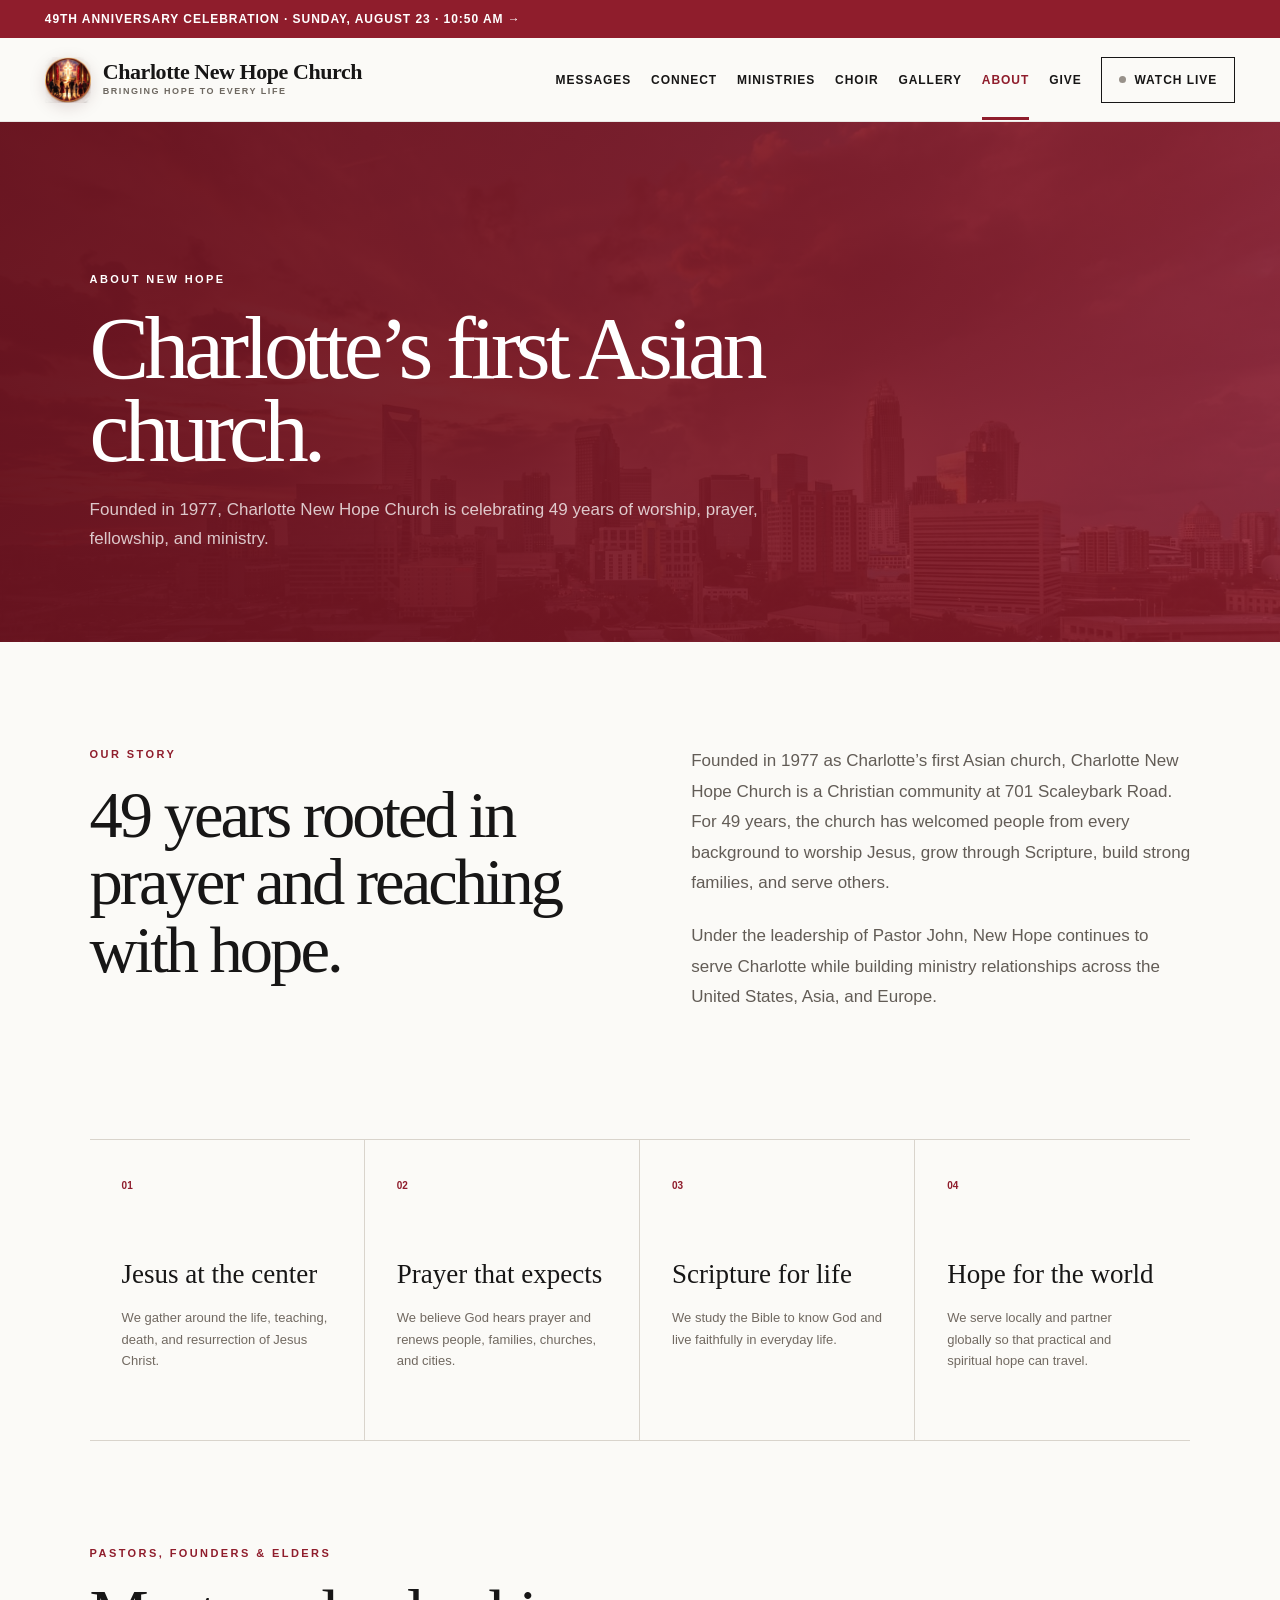
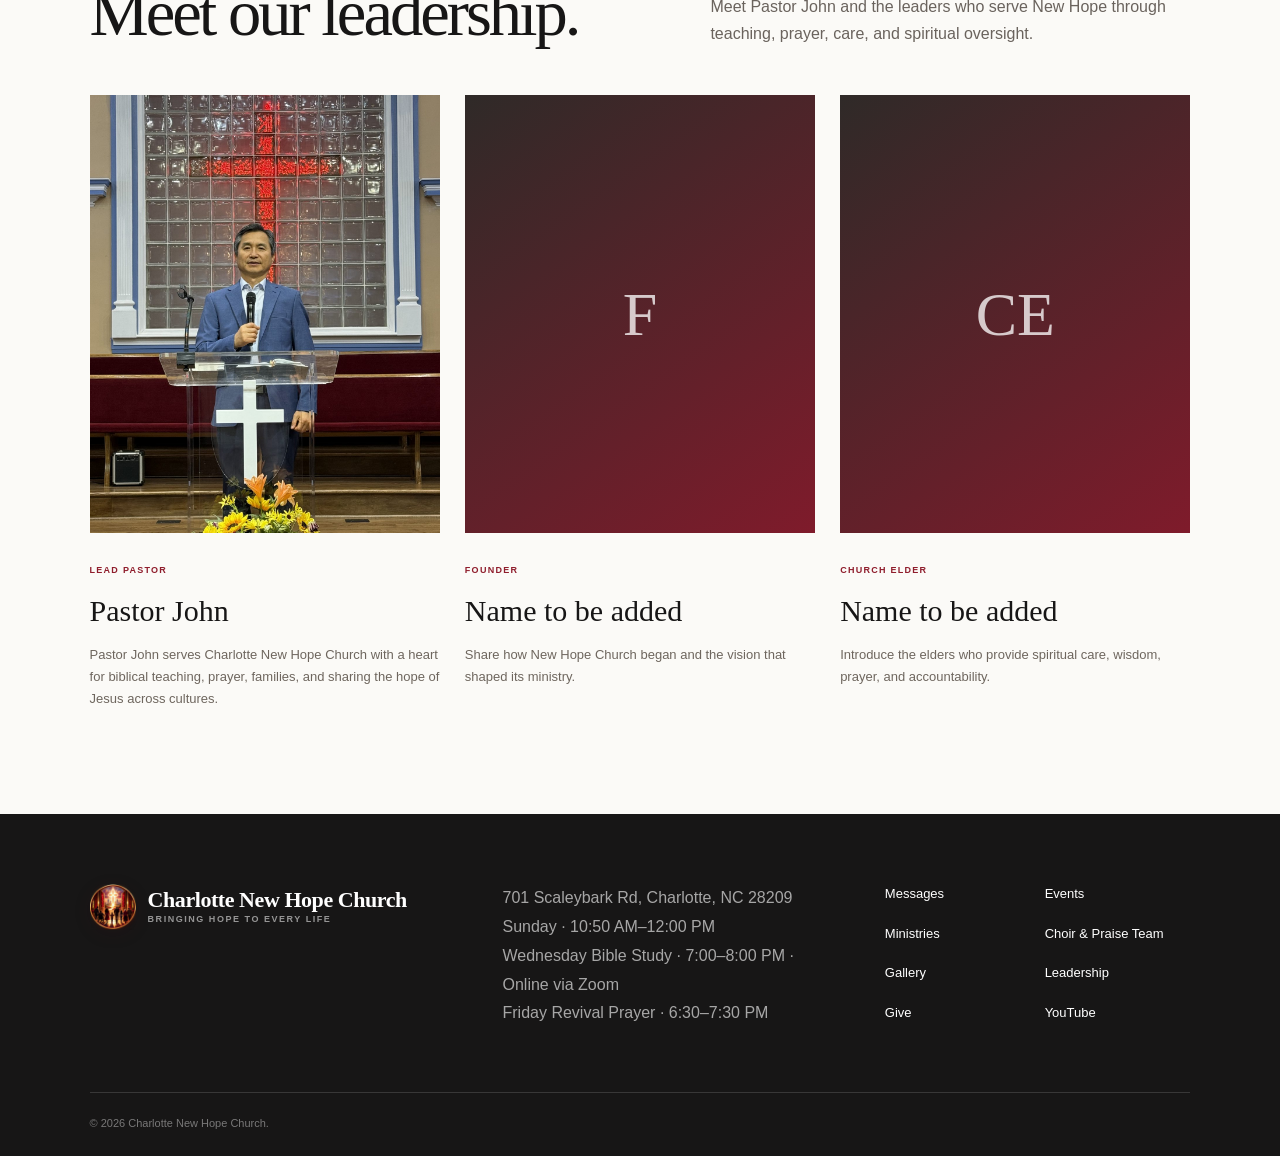
==== commit 8de35c5e: "Publish choir page and stable scrolling" ====
--- a/about/index.html
+++ b/about/index.html
@@ -1,4 +1,4 @@
-<!DOCTYPE html><html lang="en"><head><meta charSet="utf-8"/><meta name="viewport" content="width=device-width, initial-scale=1"/><link rel="preload" as="image" href="/new-hope-logo.png"/><link rel="preload" as="image" href="/images/pastor-john-pulpit.jpg"/><link rel="stylesheet" href="/assets/index-VtvI8RhD.css" data-rsc-css-href="/assets/index-VtvI8RhD.css" data-precedence="vite-rsc/importer-resources"/><title>Charlotte New Hope Church | Bringing Hope to Every Life</title><meta name="description" content="Charlotte’s first Asian church, founded in 1977. Join Pastor John as we bring the hope of Jesus to every life."/><meta property="og:title" content="Charlotte New Hope Church | Bringing Hope to Every Life"/><meta property="og:description" content="Charlotte’s first Asian church, bringing the hope of Jesus to every life."/><meta property="og:type" content="website"/><meta property="og:image" content="https://charlottenewhopechurch.org/og.png"/><meta property="og:image:width" content="1200"/><meta property="og:image:height" content="630"/><meta property="og:image:alt" content="Charlotte New Hope Church — Bringing Hope to Every Life"/><meta name="twitter:card" content="summary_large_image"/><meta name="twitter:title" content="Charlotte New Hope Church | Bringing Hope to Every Life"/><meta name="twitter:description" content="Charlotte’s first Asian church, bringing the hope of Jesus to every life."/><meta name="twitter:image" content="https://charlottenewhopechurch.org/og.png"/><link rel="shortcut icon" href="https://charlottenewhopechurch.org/new-hope-favicon.png"/><link rel="icon" href="https://charlottenewhopechurch.org/new-hope-favicon.png" sizes="512x512" type="image/png"/><link rel="apple-touch-icon" href="https://charlottenewhopechurch.org/apple-touch-icon.png" sizes="180x180" type="image/png"/>
+<!DOCTYPE html><html lang="en"><head><meta charSet="utf-8"/><meta name="viewport" content="width=device-width, initial-scale=1"/><link rel="preload" as="image" href="/new-hope-logo.png"/><link rel="preload" as="image" href="/images/pastor-john-pulpit.jpg"/><link rel="stylesheet" href="/assets/index-BvlNMyaX.css" data-rsc-css-href="/assets/index-BvlNMyaX.css" data-precedence="vite-rsc/importer-resources"/><title>Charlotte New Hope Church | Bringing Hope to Every Life</title><meta name="description" content="Charlotte’s first Asian church, founded in 1977. Join Pastor John as we bring the hope of Jesus to every life."/><meta property="og:title" content="Charlotte New Hope Church | Bringing Hope to Every Life"/><meta property="og:description" content="Charlotte’s first Asian church, bringing the hope of Jesus to every life."/><meta property="og:type" content="website"/><meta property="og:image" content="https://charlottenewhopechurch.org/og.png"/><meta property="og:image:width" content="1200"/><meta property="og:image:height" content="630"/><meta property="og:image:alt" content="Charlotte New Hope Church — Bringing Hope to Every Life"/><meta name="twitter:card" content="summary_large_image"/><meta name="twitter:title" content="Charlotte New Hope Church | Bringing Hope to Every Life"/><meta name="twitter:description" content="Charlotte’s first Asian church, bringing the hope of Jesus to every life."/><meta name="twitter:image" content="https://charlottenewhopechurch.org/og.png"/><link rel="shortcut icon" href="https://charlottenewhopechurch.org/new-hope-favicon.png"/><link rel="icon" href="https://charlottenewhopechurch.org/new-hope-favicon.png" sizes="512x512" type="image/png"/><link rel="apple-touch-icon" href="https://charlottenewhopechurch.org/apple-touch-icon.png" sizes="180x180" type="image/png"/>
 <style data-vinext-fonts>/* cyrillic-ext */
 @font-face {
   font-family: 'Geist';
@@ -49,7 +49,7 @@
 
 .__variable_geist_1uh2qme { --font-geist: 'Geist', sans-serif; }
 </style>
-</head><body class="__variable_geist_1uh2qme"><main><a class="skip-link" href="#page-content">Skip to content</a><div class="announcement portal-announcement"><a href="/events">49th Anniversary Celebration · Sunday, August 23 · 10:50 AM <span aria-hidden="true">→</span></a></div><header class="site-header portal-header"><a href="/" class="brand" aria-label="Charlotte New Hope Church home"><img class="brand-logo" src="/new-hope-logo.png" alt="" aria-hidden="true"/><span><b>Charlotte New Hope Church</b><small>Bringing Hope to Every Life</small></span></a><button class="menu-button" aria-expanded="false" aria-controls="portal-navigation">Menu</button><nav id="portal-navigation" class="" aria-label="Main navigation"><a href="/messages" class="">Messages</a><a href="/connect" class="">Connect</a><a href="/ministries" class="">Ministries</a><a href="/gallery" class="">Gallery</a><a href="/about" class="active-page">About</a><a href="/give" class="">Give</a><a href="/#live" class="nav-live"><span class="live-dot"></span>Watch Live</a></nav></header><div id="page-content"><section class="interior-hero tone-red"><div><p class="eyebrow">About New Hope</p><h1>Charlotte’s first Asian church.</h1><p>Founded in 1977, Charlotte New Hope Church is celebrating 49 years of worship, prayer, fellowship, and ministry.</p></div></section><section class="story-section"><div><p class="eyebrow red">Our story</p><h2>49 years rooted in prayer and reaching with hope.</h2></div><div><p>Founded in 1977 as Charlotte’s first Asian church, Charlotte New Hope Church is a Christian community at 701 Scaleybark Road. For 49 years, the church has welcomed people from every background to worship Jesus, grow through Scripture, build strong families, and serve others.</p><p>Under the leadership of Pastor John, New Hope continues to serve Charlotte while building ministry relationships across the United States, Asia, and Europe.</p></div></section><section class="values-section"><article><span>01</span><h3>Jesus at the center</h3><p>We gather around the life, teaching, death, and resurrection of Jesus Christ.</p></article><article><span>02</span><h3>Prayer that expects</h3><p>We believe God hears prayer and renews people, families, churches, and cities.</p></article><article><span>03</span><h3>Scripture for life</h3><p>We study the Bible to know God and live faithfully in everyday life.</p></article><article><span>04</span><h3>Hope for the world</h3><p>We serve locally and partner globally so that practical and spiritual hope can travel.</p></article></section><section class="portal-section leaders-section"><div class="portal-section-heading"><div><p class="eyebrow red">Pastors, founders &amp; elders</p><h2>Meet our leadership.</h2></div><p>Meet Pastor John and the leaders who serve New Hope through teaching, prayer, care, and spiritual oversight.</p></div><div class="leader-grid"><article><img src="/images/pastor-john-pulpit.jpg" alt="Pastor John"/><small>Lead Pastor</small><h3>Pastor John</h3><p>Pastor John serves Charlotte New Hope Church with a heart for biblical teaching, prayer, families, and sharing the hope of Jesus across cultures.</p></article><article><div class="leader-placeholder" aria-label="Founder photo to be added"><span>F</span></div><small>Founder</small><h3>Name to be added</h3><p>Share how New Hope Church began and the vision that shaped its ministry.</p></article><article><div class="leader-placeholder" aria-label="Church Elder photo to be added"><span>CE</span></div><small>Church Elder</small><h3>Name to be added</h3><p>Introduce the elders who provide spiritual care, wisdom, prayer, and accountability.</p></article></div></section></div><footer><div class="footer-top"><a href="/" class="brand footer-brand"><img class="brand-logo" src="/new-hope-logo.png" alt="" aria-hidden="true"/><span><b>Charlotte New Hope Church</b><small>Bringing Hope to Every Life</small></span></a><p>701 Scaleybark Rd, Charlotte, NC 28209<br/>Sunday · 10:50 AM–12:00 PM<br/>Wednesday Bible Study · 7:00–8:00 PM · Online via Zoom<br/>Friday Revival Prayer · 6:30–7:30 PM</p><div class="footer-links"><a href="/messages">Messages</a><a href="/events">Events</a><a href="/ministries">Ministries</a><a href="/gallery">Gallery</a><a href="/about">Leadership</a><a href="/give">Give</a><a href="https://www.youtube.com/@CharlotteNewHopeChurch" target="_blank" rel="noreferrer">YouTube</a></div></div><div class="footer-bottom"><span>© 2026 Charlotte New Hope Church.</span></div></footer></main>
+</head><body class="__variable_geist_1uh2qme"><main><a class="skip-link" href="#page-content">Skip to content</a><div class="announcement portal-announcement"><a href="/events">49th Anniversary Celebration · Sunday, August 23 · 10:50 AM <span aria-hidden="true">→</span></a></div><header class="site-header portal-header"><a href="/" class="brand" aria-label="Charlotte New Hope Church home"><img class="brand-logo" src="/new-hope-logo.png" alt="" aria-hidden="true"/><span><b>Charlotte New Hope Church</b><small>Bringing Hope to Every Life</small></span></a><button class="menu-button" aria-expanded="false" aria-controls="portal-navigation">Menu</button><nav id="portal-navigation" class="" aria-label="Main navigation"><a href="/messages" class="">Messages</a><a href="/connect" class="">Connect</a><a href="/ministries" class="">Ministries</a><a href="/choir" class="">Choir</a><a href="/gallery" class="">Gallery</a><a href="/about" class="active-page">About</a><a href="/give" class="">Give</a><a href="/#live" class="nav-live"><span class="live-dot"></span>Watch Live</a></nav></header><div id="page-content"><section class="interior-hero tone-red"><div><p class="eyebrow">About New Hope</p><h1>Charlotte’s first Asian church.</h1><p>Founded in 1977, Charlotte New Hope Church is celebrating 49 years of worship, prayer, fellowship, and ministry.</p></div></section><section class="story-section"><div><p class="eyebrow red">Our story</p><h2>49 years rooted in prayer and reaching with hope.</h2></div><div><p>Founded in 1977 as Charlotte’s first Asian church, Charlotte New Hope Church is a Christian community at 701 Scaleybark Road. For 49 years, the church has welcomed people from every background to worship Jesus, grow through Scripture, build strong families, and serve others.</p><p>Under the leadership of Pastor John, New Hope continues to serve Charlotte while building ministry relationships across the United States, Asia, and Europe.</p></div></section><section class="values-section"><article><span>01</span><h3>Jesus at the center</h3><p>We gather around the life, teaching, death, and resurrection of Jesus Christ.</p></article><article><span>02</span><h3>Prayer that expects</h3><p>We believe God hears prayer and renews people, families, churches, and cities.</p></article><article><span>03</span><h3>Scripture for life</h3><p>We study the Bible to know God and live faithfully in everyday life.</p></article><article><span>04</span><h3>Hope for the world</h3><p>We serve locally and partner globally so that practical and spiritual hope can travel.</p></article></section><section class="portal-section leaders-section"><div class="portal-section-heading"><div><p class="eyebrow red">Pastors, founders &amp; elders</p><h2>Meet our leadership.</h2></div><p>Meet Pastor John and the leaders who serve New Hope through teaching, prayer, care, and spiritual oversight.</p></div><div class="leader-grid"><article><img src="/images/pastor-john-pulpit.jpg" alt="Pastor John"/><small>Lead Pastor</small><h3>Pastor John</h3><p>Pastor John serves Charlotte New Hope Church with a heart for biblical teaching, prayer, families, and sharing the hope of Jesus across cultures.</p></article><article><div class="leader-placeholder" aria-label="Founder photo to be added"><span>F</span></div><small>Founder</small><h3>Name to be added</h3><p>Share how New Hope Church began and the vision that shaped its ministry.</p></article><article><div class="leader-placeholder" aria-label="Church Elder photo to be added"><span>CE</span></div><small>Church Elder</small><h3>Name to be added</h3><p>Introduce the elders who provide spiritual care, wisdom, prayer, and accountability.</p></article></div></section></div><footer><div class="footer-top"><a href="/" class="brand footer-brand"><img class="brand-logo" src="/new-hope-logo.png" alt="" aria-hidden="true"/><span><b>Charlotte New Hope Church</b><small>Bringing Hope to Every Life</small></span></a><p>701 Scaleybark Rd, Charlotte, NC 28209<br/>Sunday · 10:50 AM–12:00 PM<br/>Wednesday Bible Study · 7:00–8:00 PM · Online via Zoom<br/>Friday Revival Prayer · 6:30–7:30 PM</p><div class="footer-links"><a href="/messages">Messages</a><a href="/events">Events</a><a href="/ministries">Ministries</a><a href="/choir">Choir &amp; Praise Team</a><a href="/gallery">Gallery</a><a href="/about">Leadership</a><a href="/give">Give</a><a href="https://www.youtube.com/@CharlotteNewHopeChurch" target="_blank" rel="noreferrer">YouTube</a></div></div><div class="footer-bottom"><span>© 2026 Charlotte New Hope Church.</span></div></footer></main>
 <script>
 document.addEventListener("click", function (event) {
   var button = event.target.closest(".menu-button");
--- a/assets/index-BvlNMyaX.css
+++ b/assets/index-BvlNMyaX.css
@@ -0,0 +1,2 @@
+/*! tailwindcss v4.2.1 | MIT License | https://tailwindcss.com */
+@layer properties{@supports (((-webkit-hyphens:none)) and (not (margin-trim:inline))) or ((-moz-orient:inline) and (not (color:rgb(from red r g b)))){*,:before,:after,::backdrop{--tw-blur:initial;--tw-brightness:initial;--tw-contrast:initial;--tw-grayscale:initial;--tw-hue-rotate:initial;--tw-invert:initial;--tw-opacity:initial;--tw-saturate:initial;--tw-sepia:initial;--tw-drop-shadow:initial;--tw-drop-shadow-color:initial;--tw-drop-shadow-alpha:100%;--tw-drop-shadow-size:initial}}}@layer theme{:root,:host{--font-sans:ui-sans-serif, system-ui, sans-serif, "Apple Color Emoji", "Segoe UI Emoji", "Segoe UI Symbol", "Noto Color Emoji";--font-mono:ui-monospace, SFMono-Regular, Menlo, Monaco, Consolas, "Liberation Mono", "Courier New", monospace;--spacing:.25rem;--default-font-family:var(--font-sans);--default-mono-font-family:var(--font-mono)}}@layer base{*,:after,:before,::backdrop{box-sizing:border-box;border:0 solid;margin:0;padding:0}::file-selector-button{box-sizing:border-box;border:0 solid;margin:0;padding:0}html,:host{-webkit-text-size-adjust:100%;tab-size:4;line-height:1.5;font-family:var(--default-font-family,ui-sans-serif, system-ui, sans-serif, "Apple Color Emoji", "Segoe UI Emoji", "Segoe UI Symbol", "Noto Color Emoji");font-feature-settings:var(--default-font-feature-settings,normal);font-variation-settings:var(--default-font-variation-settings,normal);-webkit-tap-highlight-color:transparent}hr{height:0;color:inherit;border-top-width:1px}abbr:where([title]){-webkit-text-decoration:underline dotted;text-decoration:underline dotted}h1,h2,h3,h4,h5,h6{font-size:inherit;font-weight:inherit}a{color:inherit;-webkit-text-decoration:inherit;-webkit-text-decoration:inherit;-webkit-text-decoration:inherit;-webkit-text-decoration:inherit;text-decoration:inherit}b,strong{font-weight:bolder}code,kbd,samp,pre{font-family:var(--default-mono-font-family,ui-monospace, SFMono-Regular, Menlo, Monaco, Consolas, "Liberation Mono", "Courier New", monospace);font-feature-settings:var(--default-mono-font-feature-settings,normal);font-variation-settings:var(--default-mono-font-variation-settings,normal);font-size:1em}small{font-size:80%}sub,sup{vertical-align:baseline;font-size:75%;line-height:0;position:relative}sub{bottom:-.25em}sup{top:-.5em}table{text-indent:0;border-color:inherit;border-collapse:collapse}:-moz-focusring{outline:auto}progress{vertical-align:baseline}summary{display:list-item}ol,ul,menu{list-style:none}img,svg,video,canvas,audio,iframe,embed,object{vertical-align:middle;display:block}img,video{max-width:100%;height:auto}button,input,select,optgroup,textarea{font:inherit;font-feature-settings:inherit;font-variation-settings:inherit;letter-spacing:inherit;color:inherit;opacity:1;background-color:#0000;border-radius:0}::file-selector-button{font:inherit;font-feature-settings:inherit;font-variation-settings:inherit;letter-spacing:inherit;color:inherit;opacity:1;background-color:#0000;border-radius:0}:where(select:is([multiple],[size])) optgroup{font-weight:bolder}:where(select:is([multiple],[size])) optgroup option{padding-inline-start:20px}::file-selector-button{margin-inline-end:4px}::placeholder{opacity:1}@supports (not ((-webkit-appearance:-apple-pay-button))) or (contain-intrinsic-size:1px){::placeholder{color:currentColor}@supports (color:color-mix(in lab, red, red)){::placeholder{color:color-mix(in oklab, currentcolor 50%, transparent)}}}textarea{resize:vertical}::-webkit-search-decoration{-webkit-appearance:none}::-webkit-date-and-time-value{min-height:1lh;text-align:inherit}::-webkit-datetime-edit{display:inline-flex}::-webkit-datetime-edit-fields-wrapper{padding:0}::-webkit-datetime-edit{padding-block:0}::-webkit-datetime-edit-year-field{padding-block:0}::-webkit-datetime-edit-month-field{padding-block:0}::-webkit-datetime-edit-day-field{padding-block:0}::-webkit-datetime-edit-hour-field{padding-block:0}::-webkit-datetime-edit-minute-field{padding-block:0}::-webkit-datetime-edit-second-field{padding-block:0}::-webkit-datetime-edit-millisecond-field{padding-block:0}::-webkit-datetime-edit-meridiem-field{padding-block:0}::-webkit-calendar-picker-indicator{line-height:1}:-moz-ui-invalid{box-shadow:none}button,input:where([type=button],[type=reset],[type=submit]){appearance:button}::file-selector-button{appearance:button}::-webkit-inner-spin-button{height:auto}::-webkit-outer-spin-button{height:auto}[hidden]:where(:not([hidden=until-found])){display:none!important}}@layer components;@layer utilities{.visible{visibility:visible}.relative{position:relative}.start{inset-inline-start:var(--spacing)}.block{display:block}.table{display:table}.grow{flex-grow:1}.uppercase{text-transform:uppercase}.filter{filter:var(--tw-blur,) var(--tw-brightness,) var(--tw-contrast,) var(--tw-grayscale,) var(--tw-hue-rotate,) var(--tw-invert,) var(--tw-saturate,) var(--tw-sepia,) var(--tw-drop-shadow,)}}:root{--red:#8f1d2c;--red-dark:#68131f;--ink:#171616;--charcoal:#252222;--cream:#f3eee5;--paper:#fbfaf7;--sand:#d8cabb;--line:#d9d4cc;--white:#fff}*{box-sizing:border-box}html{scroll-behavior:auto;overscroll-behavior-y:none;scroll-padding-top:84px}body{overflow-anchor:none;background:var(--paper);color:var(--ink);font-family:var(--font-geist), Arial, sans-serif;margin:0}button,input{font:inherit}button,a{-webkit-tap-highlight-color:transparent}a{color:inherit;text-decoration:none}.skip-link{z-index:100;color:#111;background:#fff;padding:12px 16px;position:fixed;top:-100px;left:16px}.skip-link:focus{top:16px}.announcement{background:var(--red);min-height:38px;color:var(--white);letter-spacing:.08em;text-transform:uppercase;justify-content:center;align-items:center;padding:8px 3.5vw;font-size:12px;font-weight:700;display:flex;position:relative}.announcement a:hover{text-decoration:underline}.announcement button{color:#ffffffc7;text-transform:uppercase;cursor:pointer;background:0 0;border:0;padding:2px 0;font-size:11px;position:absolute;right:3.5vw}.announcement button:hover{color:#fff}.site-header{z-index:50;background:#fbfaf7fa;border-bottom:1px solid #00000014;justify-content:space-between;align-items:center;height:84px;padding:0 3.5vw;display:flex;position:sticky;top:0}.brand{align-items:center;gap:12px;display:inline-flex}.brand>span:last-child{flex-direction:column;gap:2px;display:flex}.brand b{letter-spacing:-.02em;font-family:Georgia,Times New Roman,serif;font-size:22px;font-weight:600;line-height:1}.brand small{color:#6e6861;letter-spacing:.17em;text-transform:uppercase;font-size:9px;font-weight:750}.brand-logo{object-fit:contain;filter:drop-shadow(0 4px 8px #32070e29);flex:0 0 46px;width:46px;height:46px;display:block}.brand-mark{background:var(--red);width:42px;height:42px;display:block;position:relative}.brand-mark:before,.brand-mark:after{content:"";background:var(--cream);position:absolute}.brand-mark:before{width:3px;height:24px;top:9px;left:19px}.brand-mark:after{width:15px;height:3px;top:15px;left:13px}.brand-mark i{border-bottom:1px solid #fff9;border-left:1px solid #fff9;width:14px;height:7px;position:absolute;bottom:6px;left:6px}.site-header nav{letter-spacing:.08em;text-transform:uppercase;align-items:center;gap:clamp(18px,2vw,34px);font-size:12px;font-weight:750;display:flex}.site-header nav>a:not(.nav-live){border-bottom:3px solid #0000;padding:31px 0 28px}.site-header nav>a:hover{border-bottom-color:var(--red)}.nav-live{border:1px solid var(--ink);align-items:center;gap:8px;padding:13px 17px;display:flex}.live-dot{background:#98918a;border-radius:50%;width:7px;height:7px;display:inline-block}.live-dot.active{background:#f34949;animation:1.8s ease-in-out infinite pulse;box-shadow:0 0 0 5px #f349492b}@keyframes pulse{50%{opacity:.5}}.menu-button{display:none}.hero{color:#fff;background:#26201f;height:760px;min-height:calc(100vh - 122px);max-height:860px;position:relative;overflow:hidden}.hero-image,.hero-shade{position:absolute;inset:0}.hero-image{background:url(/images/worship.jpg) 50% 45%/cover no-repeat;transform:scale(1.01)}.hero-shade{background:linear-gradient(90deg,#0e0c0cdb 0%,#0e0c0c94 40%,#0e0c0c1a 72%),linear-gradient(#0000 55%,#0e0c0c85)}.hero-copy{z-index:2;width:min(670px,54vw);position:absolute;top:50%;left:7vw;transform:translateY(-52%)}.eyebrow{letter-spacing:.22em;text-transform:uppercase;margin:0 0 18px;font-size:11px;font-weight:800}.eyebrow.red{color:var(--red)}.eyebrow.cream{color:#d7c8b5}.hero h1,.section-intro h2,.live-section h2,.messages h2,.connect-copy h2,.ministries h2,.events h2,.prayer-section h2,.give-section h2{letter-spacing:-.045em;font-family:Georgia,Times New Roman,serif;font-weight:400}.hero h1{max-width:650px;margin:0 0 22px;font-size:clamp(58px,6.7vw,105px);line-height:.93}.hero-copy>p:not(.eyebrow){color:#ffffffd1;max-width:570px;margin:0;font-size:18px;line-height:1.65}.hero-actions{align-items:center;gap:30px;margin-top:34px;display:flex}.button{letter-spacing:.1em;text-transform:uppercase;cursor:pointer;border:1px solid #0000;border-radius:0;justify-content:center;align-items:center;min-height:50px;padding:0 24px;font-size:12px;font-weight:800;transition:background .2s,color .2s,transform .2s;display:inline-flex}.button:hover{transform:translateY(-2px)}.button-light{background:var(--cream);color:var(--ink)}.button-light:hover{background:#fff}.button-red{background:var(--red);color:#fff}.button-red:hover{background:var(--red-dark)}.button-dark{background:var(--ink);color:#fff}.text-link{color:var(--ink);letter-spacing:.08em;text-transform:uppercase;border-bottom:1px solid;align-items:center;gap:10px;padding-bottom:5px;font-size:12px;font-weight:800;display:inline-flex}.text-link span{transition:transform .2s}.text-link:hover span{transform:translate(4px)}.light-link{color:#fff}.service-card{z-index:3;background:var(--cream);width:min(400px,30vw);color:var(--ink);flex-direction:column;padding:28px 32px;display:flex;position:absolute;bottom:0;right:3.5vw}.service-card p,.service-card span{color:#6c655e;letter-spacing:.1em;text-transform:uppercase;margin:0;font-size:11px}.service-card span+span{margin-top:5px}.service-card span:last-of-type{margin-top:12px}.service-card strong{margin:8px 0;font-family:Georgia,serif;font-size:21px;font-weight:500}.service-card a{border-top:1px solid var(--line);color:var(--red);letter-spacing:.1em;text-transform:uppercase;justify-content:space-between;margin-top:24px;padding-top:14px;font-size:11px;font-weight:800;display:flex}.section-pad{padding:112px 7vw}.welcome{grid-template-columns:1.05fr .85fr;align-items:end;gap:8vw;display:grid}.section-intro h2,.live-section h2,.messages h2,.connect-copy h2,.ministries h2,.events h2,.prayer-section h2,.give-section h2{margin:0;font-size:clamp(48px,5.2vw,78px);line-height:1.02}.welcome-copy{max-width:560px}.welcome-copy p{color:#5f5953;margin:0 0 34px;font-size:17px;line-height:1.8}.visit-grid{border-top:1px solid var(--line);border-bottom:1px solid var(--line);grid-template-columns:repeat(3,1fr);margin:0 7vw 112px;display:grid}.visit-grid article{border-right:1px solid var(--line);min-height:270px;padding:36px 38px}.visit-grid article:last-child{border-right:0}.step-number{color:var(--red);letter-spacing:.16em;font-size:11px;font-weight:800}.visit-grid h3{margin:54px 0 12px;font-family:Georgia,serif;font-size:28px;font-weight:400}.visit-grid p{color:#6a635d;margin:0;font-size:14px;line-height:1.65}.location-section{background:var(--cream);grid-template-columns:1.08fr .92fr;min-height:650px;display:grid}.map-shell{background:#ddd5c9;min-height:650px;overflow:hidden}.map-shell iframe{filter:saturate(.72)contrast(.96);border:0;width:100%;height:100%;min-height:650px;display:block}.location-copy{align-self:center;padding:9vw 7vw}.location-copy h2{letter-spacing:-.045em;max-width:560px;margin:0;font-family:Georgia,Times New Roman,serif;font-size:clamp(48px,5.2vw,78px);font-weight:400;line-height:1.02}.location-copy address{color:#5f5953;max-width:410px;margin:28px 0 38px;font-family:Georgia,Times New Roman,serif;font-size:24px;font-style:normal;line-height:1.45}.location-details{border-top:1px solid #cfc5b9;max-width:520px;margin-bottom:38px}.location-details>div{border-bottom:1px solid #cfc5b9;grid-template-columns:130px 1fr;gap:22px;padding:17px 0;display:grid}.location-details small{color:var(--red);letter-spacing:.13em;text-transform:uppercase;font-size:9px;font-weight:800}.location-details strong{font-size:13px;font-weight:650}.live-section{background:var(--ink);color:#fff}.live-heading{justify-content:space-between;align-items:end;margin-bottom:48px;display:flex}.live-status{color:#ffffffb8;letter-spacing:.12em;text-transform:uppercase;border:1px solid #ffffff47;align-items:center;gap:10px;padding:10px 14px;font-size:11px;font-weight:800;display:flex}.live-status.is-live{color:#fff;border-color:#f3494985}.player-shell{aspect-ratio:16/8.3;background:#060606;width:100%;overflow:hidden}.player-shell iframe{border:0;width:100%;height:100%}.player-placeholder{background:linear-gradient(90deg,#040404d1,#0404040a),url(/images/pastor-john-message-landscape.jpg) 50%/cover no-repeat;align-items:end;gap:28px;width:100%;height:100%;padding:clamp(30px,5vw,80px);display:flex}.play-button{background:#00000040;border:1px solid #ffffffb8;border-radius:50%;flex:0 0 78px;place-items:center;height:78px;display:grid}.play-button span{border-top:9px solid #0000;border-bottom:9px solid #0000;border-left:15px solid #fff;width:0;height:0;margin-left:5px}.player-placeholder small,.live-meta small{color:#cbbca9;letter-spacing:.18em;text-transform:uppercase;font-size:10px;font-weight:800}.player-placeholder h3{margin:9px 0 8px;font-family:Georgia,serif;font-size:clamp(32px,4vw,58px);font-weight:400}.player-placeholder p,.live-meta p{color:#ffffffad;margin:0}.live-meta{justify-content:space-between;align-items:center;padding-top:30px;display:flex}.live-meta h3{margin:8px 0 6px;font-family:Georgia,serif;font-size:28px;font-weight:400}.live-actions{align-items:center;gap:28px;display:flex}.live-actions .text-link{color:#fff}.section-heading-row{justify-content:space-between;align-items:end;gap:5vw;margin-bottom:50px;display:flex}.section-heading-row>p{color:#6a635d;max-width:440px;margin:0;line-height:1.7}.message-grid{grid-template-columns:1.7fr .75fr .75fr;gap:24px;display:grid}.featured-message{grid-row:span 2}.message-image,.message-art{aspect-ratio:16/10;margin-bottom:22px;position:relative;overflow:hidden}.sermon-image{background:url(/images/pastor-john-live-landscape.jpg) 50%/cover no-repeat}.message-image>span{background:var(--red);color:#fff;letter-spacing:.13em;text-transform:uppercase;padding:9px 14px;font-size:10px;font-weight:800;position:absolute;bottom:0;left:0}.message-art{align-items:end;padding:24px;font-family:Georgia,serif;font-size:clamp(28px,3vw,48px);line-height:.95;display:flex}.art-one{background:var(--sand);color:var(--red-dark)}.art-one:after{content:"";border:1px solid;border-radius:50%;width:100px;height:100px;position:absolute;top:-32px;right:-24px}.art-two{background:var(--red);color:#fff}.art-two:after{content:"peace";color:#ffffff14;font-family:Georgia,serif;font-size:94px;position:absolute;top:7px;right:-12px}.message-grid h3{margin:5px 0 11px;font-family:Georgia,serif;font-size:28px;font-weight:400}.featured-message h3{font-size:38px}.message-grid p:not(.message-series){color:#6a635d;line-height:1.6}.message-series{color:var(--red);letter-spacing:.15em;text-transform:uppercase;margin:0;font-size:10px;font-weight:800}.connect-banner{background:var(--red-dark);color:#fff;grid-template-columns:1fr 1fr;min-height:720px;display:grid}.charlotte-image{background:url(/images/charlotte.jpg) 50%/cover no-repeat;min-height:600px}.connect-copy{align-self:center;padding:9vw 7vw}.connect-copy p:not(.eyebrow){color:#ffffffb8;max-width:560px;margin:28px 0 36px;font-size:17px;line-height:1.75}.connect-copy>div{align-items:center;gap:30px;display:flex}.ministry-grid{grid-template-columns:1.3fr 1fr 1fr;gap:20px;display:grid}.ministry-card{color:#fff;background:#333;flex-direction:column;justify-content:end;min-height:470px;padding:34px;display:flex;position:relative;overflow:hidden}.ministry-card:before{content:"";background:linear-gradient(#00000005 30%,#000000c7);transition:background .2s;position:absolute;inset:0}.ministry-card:hover:before{background:linear-gradient(#00000005 26%,#68131fe6)}.kids-card{background:url(/images/kids.jpg) 50%/cover no-repeat}.groups-card{background:linear-gradient(135deg,#8f1d2c29,#00000047),url(/images/worship.jpg) 25%/cover no-repeat}.serve-card{background:url(/images/serve.jpg) 50%/cover no-repeat}.ministry-card span,.ministry-card h3,.ministry-card b{z-index:1;position:relative}.ministry-card span{letter-spacing:.15em;text-transform:uppercase;font-size:10px;font-weight:800}.ministry-card h3{margin:10px 0 24px;font-family:Georgia,serif;font-size:36px;font-weight:400}.ministry-card b{letter-spacing:.1em;text-transform:uppercase;font-size:11px}.events{background:var(--cream)}.event-list{border-top:1px solid #cfc5b9}.event-list article{border-bottom:1px solid #cfc5b9;grid-template-columns:100px 1fr 50px;align-items:center;min-height:150px;padding:24px 8px;display:grid}.event-date{flex-direction:column;display:flex}.event-date strong{font-family:Georgia,serif;font-size:46px;font-weight:400;line-height:1}.event-date span,.event-list article>div:nth-child(2)>p{color:var(--red);letter-spacing:.15em;text-transform:uppercase;font-size:10px;font-weight:800}.event-list h3{margin:7px 0;font-family:Georgia,serif;font-size:27px;font-weight:400}.event-list article>div:nth-child(2)>p{margin:0}.event-list article>div:nth-child(2)>span{color:#746c64;font-size:13px}.event-list article>a{text-align:center;font-size:28px}.prayer-section{background:var(--red);color:#fff;justify-content:space-between;align-items:center;gap:30px;padding:80px 7vw;display:flex}.prayer-section h2{font-size:clamp(42px,4.5vw,68px)}.give-section{grid-template-columns:1.15fr .75fr;align-items:end;gap:10vw;display:grid}.give-section>div:last-child p{color:#625c56;margin:0 0 30px;font-size:17px;line-height:1.75}footer{background:var(--ink);color:#fff;padding:70px 7vw 24px}.footer-top{grid-template-columns:1.1fr 1fr 1fr;gap:6vw;padding-bottom:64px;display:grid}.footer-brand{align-self:start}.footer-brand small{color:#ffffff8c}.light-mark{background:var(--cream)}.light-mark:before,.light-mark:after{background:var(--red)}.footer-top>p{color:#ffffff9e;margin:0;line-height:1.8}.footer-links{grid-template-columns:1fr 1fr;gap:14px;font-size:13px;display:grid}.footer-links a:hover{color:#d9b2a4}.footer-bottom{color:#ffffff6b;border-top:1px solid #ffffff24;justify-content:space-between;padding-top:22px;font-size:11px;display:flex}.footer-bottom button{color:#ffffffa6;cursor:pointer;background:0 0;border:0}.editor-backdrop{z-index:100;background:#0a0808ad;justify-content:end;display:flex;position:fixed;inset:0}.editor{background:var(--paper);width:min(520px,100%);height:100%;padding:36px;overflow-y:auto;box-shadow:-16px 0 50px #0003}.editor-header{justify-content:space-between;align-items:start;display:flex}.editor-header h2{margin:0;font-family:Georgia,serif;font-size:44px;font-weight:400}.close-button{border:1px solid var(--line);width:40px;height:40px;color:var(--ink);cursor:pointer;background:0 0;font-size:28px;line-height:1}.editor-note{border-left:3px solid var(--red);background:var(--cream);color:#625c55;margin:18px 0 28px;padding:14px 16px;font-size:12px;line-height:1.6}.editor form{flex-direction:column;gap:18px;display:flex}.editor label{color:#3e3935;flex-direction:column;gap:8px;font-size:12px;font-weight:750;display:flex}.editor input:not([type=checkbox]){width:100%;height:48px;color:var(--ink);background:#fff;border:1px solid #cfc8c0;border-radius:0;outline:none;padding:0 13px}.editor input:focus{border-color:var(--red);box-shadow:0 0 0 2px #8f1d2c1f}.editor label small,.switch-row small{color:#837a72;font-size:10px;font-weight:400;line-height:1.5}.form-divider{border-top:1px solid var(--line);margin-top:6px;padding-top:20px}.form-divider span{color:var(--red);letter-spacing:.15em;text-transform:uppercase;font-size:11px;font-weight:800}.switch-row{border:1px solid var(--line);justify-content:space-between;align-items:center;padding:15px;flex-direction:row!important}.switch-row span{flex-direction:column;gap:4px;display:flex}.switch-row input{width:42px;height:24px;accent-color:var(--red)}.editor-actions{align-items:center;gap:20px;margin-top:10px;display:flex}.reset-button{color:#766e66;cursor:pointer;background:0 0;border:0;border-bottom:1px solid;padding:5px 0;font-size:11px;font-weight:750}.portal-announcement{justify-content:space-between}.portal-announcement .studio-link{color:#ffffffd1;letter-spacing:.14em;font-size:10px;position:static}.portal-header nav{gap:clamp(14px,1.55vw,27px)}.portal-header nav .active-page{color:var(--red);border-bottom-color:var(--red)!important}.footer-bottom a{color:#ffffffa6}.interior-hero{color:#fff;align-items:end;min-height:520px;padding:100px 7vw 88px;display:flex;position:relative;overflow:hidden}.interior-hero>div{z-index:1;width:min(920px,90%);position:relative}.interior-hero h1{letter-spacing:-.055em;max-width:900px;margin:0 0 24px;font-family:Georgia,Times New Roman,serif;font-size:clamp(62px,7vw,108px);font-weight:400;line-height:.93}.interior-hero>div>p:last-child{color:#ffffffc2;max-width:700px;margin:0;font-size:17px;line-height:1.7}.tone-ink{background:radial-gradient(circle at 82% 22%,#8f1d2c8c,#0000 28%),linear-gradient(135deg,#171616,#2d2524)}.tone-red{background:linear-gradient(90deg,#68131ffa,#8f1d2cd9),url(/images/charlotte.jpg) 50%/cover no-repeat}.tone-photo{background:linear-gradient(90deg,#0c0b0beb,#0c0b0b6b),url(/images/pastor-john-message-landscape.jpg) 50%/cover no-repeat}.local-draft-notice,.gallery-upload-bar{border-bottom:1px solid var(--line);background:var(--cream);justify-content:space-between;align-items:center;gap:30px;padding:22px 7vw;display:flex}.local-draft-notice>div,.gallery-upload-bar>div{flex-direction:column;gap:4px;display:flex}.local-draft-notice strong,.gallery-upload-bar strong{font-family:Georgia,serif;font-size:18px;font-weight:500}.local-draft-notice span,.gallery-upload-bar span{color:#756d65;font-size:12px}.local-draft-notice a{color:var(--red);letter-spacing:.08em;text-transform:uppercase;flex:none;font-size:11px;font-weight:800}.portal-section{padding:104px 7vw}.portal-section-heading{justify-content:space-between;align-items:end;gap:5vw;margin-bottom:48px;display:flex}.portal-section-heading h2,.story-section h2,.give-intro h2,.connection-actions h2,.missions-section h2{letter-spacing:-.045em;margin:0;font-family:Georgia,Times New Roman,serif;font-size:clamp(48px,5.2vw,78px);font-weight:400;line-height:1.02}.portal-section-heading>p{color:#6a635d;max-width:480px;margin:0;line-height:1.7}.filter-row{flex-wrap:wrap;justify-content:end;gap:8px;display:flex}.filter-row button{border:1px solid var(--line);color:#655e58;letter-spacing:.08em;text-transform:uppercase;cursor:pointer;background:0 0;padding:9px 12px;font-size:9px;font-weight:800}.filter-row button.active{border-color:var(--red);background:var(--red);color:#fff}.record-grid{grid-template-columns:repeat(2,1fr);gap:28px;display:grid}.message-record{border:1px solid var(--line);background:#fff;grid-template-columns:.82fr 1.18fr;display:grid}.record-art{color:#fff;flex-direction:column;justify-content:space-between;min-height:370px;padding:28px;display:flex;position:relative;overflow:hidden}.art-variant-1{background:linear-gradient(#0000,#0000007a),url(/images/pastor-john-live-landscape.jpg) 50%/cover no-repeat}.art-variant-2{background:linear-gradient(145deg,#171616,#5a1520)}.art-variant-3{background:linear-gradient(145deg,#bfae9b,#7d1b2a)}.pastor-message-art{background:linear-gradient(#0000 42%,#0009),url(/images/pastor-john-pulpit.jpg) 50% 18%/cover no-repeat}.record-art:after{content:"";border:1px solid #ffffff47;border-radius:50%;width:150px;height:150px;position:absolute;top:50px;right:-70px}.record-art span{z-index:1;letter-spacing:.15em;text-transform:uppercase;font-size:9px;font-weight:800;position:relative}.record-art strong{z-index:1;font-family:Georgia,serif;font-size:32px;font-weight:400;line-height:1.02;position:relative}.record-body{padding:32px}.record-body>small,.event-record-list small,.leader-grid small,.giving-methods>article>small,.studio-heading small,.studio-record summary span{color:var(--red);letter-spacing:.14em;text-transform:uppercase;font-size:9px;font-weight:800}.record-body h3{margin:11px 0 13px;font-family:Georgia,serif;font-size:30px;font-weight:400}.record-body>p{color:#69625b;margin:0;font-size:13px;line-height:1.65}.record-body dl{border-top:1px solid var(--line);margin:24px 0 28px}.record-body dl>div{border-bottom:1px solid var(--line);grid-template-columns:75px 1fr;padding:10px 0;font-size:11px;display:grid}.record-body dt{color:#8b837a}.record-body dd{margin:0;font-weight:650}.record-actions{flex-wrap:wrap;align-items:center;gap:10px;display:flex}.record-actions .button{min-height:42px;padding:0 16px;font-size:9px}.setup-label,.setup-link{color:#807870;letter-spacing:.07em;text-transform:uppercase;font-size:10px;font-weight:750}.setup-link{color:var(--red);border-bottom:1px solid;padding-bottom:4px}.connect-grid{grid-template-columns:repeat(3,1fr);gap:18px;display:grid}.connect-record{color:#fff;flex-direction:column;justify-content:end;min-height:440px;padding:28px;display:flex;position:relative;overflow:hidden}.connect-record>div{background-position:50%;background-size:cover;transition:transform .35s;position:absolute;inset:0}.connect-record:hover>div{transform:scale(1.035)}.connect-record span,.connect-record h3,.connect-record p,.connect-record b{z-index:1;position:relative}.connect-record span{letter-spacing:.13em;text-transform:uppercase;font-size:9px;font-weight:800}.connect-record h3{margin:8px 0 7px;font-family:Georgia,serif;font-size:34px;font-weight:400}.connect-record p{color:#ffffffb8;margin:0 0 25px;font-size:12px}.connect-record b{letter-spacing:.08em;text-transform:uppercase;font-size:10px}.connection-actions{background:var(--red);color:#fff;grid-template-columns:1fr 1fr;display:grid}.connection-actions article{border-right:1px solid #ffffff38;flex-direction:column;justify-content:end;min-height:470px;padding:80px 7vw;display:flex}.connection-actions article:last-child{background:var(--red-dark);border-right:0}.connection-actions h2{margin-bottom:32px;font-size:clamp(38px,4vw,60px)}.connection-actions .button{align-self:flex-start}.ministry-detail-list{border-top:1px solid var(--line)}.ministry-detail-list article{border-bottom:1px solid var(--line);grid-template-columns:minmax(260px,.8fr) 1.2fr;align-items:center;gap:6vw;padding:44px 0;scroll-margin-top:110px;display:grid}.ministry-detail-image{background-position:50%;background-size:cover;min-height:330px;padding:20px;position:relative}.ministry-detail-image:after{content:"";background:linear-gradient(#0000,#00000059);position:absolute;inset:0}.ministry-detail-image span{z-index:1;color:#fff;letter-spacing:.14em;font-size:11px;font-weight:800;position:absolute;bottom:17px;left:20px}.ministry-detail-list h3{margin:0 0 12px;font-family:Georgia,serif;font-size:clamp(38px,4vw,58px);font-weight:400}.ministry-detail-list strong{color:var(--red);font-size:12px}.ministry-detail-list article>div:last-child>p:not(.eyebrow){color:#68615b;max-width:650px;margin:20px 0 28px;line-height:1.75}.missions-section{background:var(--ink);color:#fff;padding:104px 7vw}.missions-section .portal-section-heading>p{color:#ffffff9e}.mission-grid{border-top:1px solid #ffffff2e;grid-template-columns:repeat(5,1fr);display:grid}.mission-grid article{border-right:1px solid #ffffff2e;min-height:270px;padding:28px 24px}.mission-grid article:last-child{border-right:0}.mission-grid small{color:#d8b6a9;letter-spacing:.14em;text-transform:uppercase;font-size:9px;font-weight:800}.mission-grid h3{margin:55px 0 12px;font-family:Georgia,serif;font-size:26px;font-weight:400}.mission-grid p{color:#ffffff94;margin:0;font-size:12px;line-height:1.65}.event-record-list{border-top:1px solid var(--line)}.event-record-list article{border-bottom:1px solid var(--line);grid-template-columns:.85fr 1.25fr .6fr;align-items:center;gap:4vw;min-height:220px;padding:34px 0;display:grid}.event-record-list h2{margin:9px 0 0;font-family:Georgia,serif;font-size:38px;font-weight:400}.event-record-list article>div:nth-child(2){flex-direction:column;gap:6px;display:flex}.event-record-list article>div:nth-child(2)>strong{font-size:13px}.event-record-list article>div:nth-child(2)>span{color:var(--red);font-size:11px}.event-record-list article>div:nth-child(2)>p{color:#70685f;max-width:600px;margin:9px 0 0;font-size:13px;line-height:1.65}.story-section,.give-intro{grid-template-columns:1fr 1fr;gap:8vw;padding:104px 7vw;display:grid}.story-section>div:last-child,.give-intro>p{color:#625c56;font-size:17px;line-height:1.8}.story-section>div:last-child p{margin:0 0 22px}.values-section{border-top:1px solid var(--line);border-bottom:1px solid var(--line);grid-template-columns:repeat(4,1fr);margin:0 7vw;display:grid}.values-section article{border-right:1px solid var(--line);min-height:300px;padding:32px}.values-section article:last-child{border-right:0}.values-section span{color:var(--red);font-size:10px;font-weight:800}.values-section h3{margin:58px 0 13px;font-family:Georgia,serif;font-size:27px;font-weight:400}.values-section p{color:#716961;margin:0;font-size:13px;line-height:1.65}.leader-grid{grid-template-columns:repeat(3,1fr);gap:25px;display:grid}.leader-grid img,.leader-placeholder{aspect-ratio:4/5;object-fit:cover;object-position:center 20%;background:linear-gradient(145deg,#2f2a28,#7f1b2b);width:100%;margin-bottom:23px}.leader-placeholder{color:#ffffffc2;place-items:center;font-family:Georgia,serif;font-size:62px;display:grid}.leader-grid h3{margin:8px 0 11px;font-family:Georgia,serif;font-size:30px;font-weight:400}.leader-grid p{color:#6e665e;margin:0;font-size:13px;line-height:1.7}.give-intro>p{margin:0}.giving-methods{background:var(--line);grid-template-columns:repeat(2,1fr);gap:1px;padding:0 7vw 104px;display:grid}.giving-methods article{background:var(--paper);min-height:360px;padding:42px}.method-number{float:right;color:#c9beb3;font-family:Georgia,serif;font-size:42px}.giving-methods h3{max-width:460px;margin:54px 0 14px;font-family:Georgia,serif;font-size:37px;font-weight:400}.giving-methods p{color:#6c655d;max-width:520px;margin:0 0 28px;line-height:1.65}.giving-detail{font-size:18px;font-weight:750;color:var(--ink)!important}.giving-qr{object-fit:contain;background:#fff;width:150px;height:150px;margin:0 0 22px}.qr-placeholder{color:#8c837b;border:1px dashed #a9a096;align-content:center;place-items:center;gap:4px;width:150px;height:150px;margin-bottom:22px;display:grid}.qr-placeholder span{font-family:Georgia,serif;font-size:36px}.qr-placeholder small{letter-spacing:.12em;text-transform:uppercase;font-size:8px}.giving-safety{background:var(--red);color:#fff;grid-template-columns:.6fr 1.4fr;gap:6vw;padding:55px 7vw;display:grid}.giving-safety strong{font-family:Georgia,serif;font-size:28px;font-weight:400}.giving-safety p{color:#ffffffba;margin:0;line-height:1.7}.gallery-upload-bar label{cursor:pointer}.gallery-upload-bar input{opacity:0;width:1px;height:1px;position:absolute}.gallery-grid{columns:3 300px;column-gap:18px;padding:50px 4vw 100px}.gallery-grid figure{break-inside:avoid;border:1px solid var(--line);background:#fff;margin:0 0 18px}.gallery-grid img{object-fit:cover;width:100%;max-height:700px;display:block}.gallery-grid figcaption{color:#675f58;justify-content:space-between;gap:15px;padding:13px 15px;font-size:11px;display:flex}.gallery-grid button{color:var(--red);cursor:pointer;background:0 0;border:0;border-bottom:1px solid;padding:0;font-size:9px}.gallery-grid figcaption small{color:#999086}.storage-explainer{background:var(--line);grid-template-columns:1fr 1fr;gap:1px;padding:32px 7vw;display:grid}.storage-explainer>div{background:var(--cream);padding:25px 30px}.storage-explainer strong{font-family:Georgia,serif;font-size:20px;font-weight:500}.storage-explainer p{color:#6b645d;margin:8px 0 0;font-size:12px;line-height:1.65}.studio-layout{grid-template-columns:210px 1fr;align-items:start;gap:5vw;padding:70px 7vw 110px;display:grid}.studio-nav{border-top:1px solid var(--line);flex-direction:column;display:flex;position:sticky;top:110px}.studio-nav a{border-bottom:1px solid var(--line);color:#625b54;padding:13px 4px;font-size:11px;font-weight:750}.studio-nav a:hover{color:var(--red)}.studio-content{min-width:0}.studio-section{padding:0 0 76px;scroll-margin-top:110px}.studio-heading{justify-content:space-between;align-items:end;gap:25px;margin-bottom:24px;display:flex}.studio-heading h2{margin:7px 0 0;font-family:Georgia,serif;font-size:40px;font-weight:400}.studio-heading .button{min-height:43px;padding:0 16px;font-size:9px}.studio-record{border-top:1px solid var(--line);background:#fff}.studio-record:last-of-type{border-bottom:1px solid var(--line)}.studio-record summary{cursor:pointer;align-items:center;gap:30px;padding:21px 18px;display:flex}.studio-record summary span{flex:0 0 160px}.studio-record summary strong{font-family:Georgia,serif;font-size:20px;font-weight:500}.studio-form-grid{border-top:1px solid var(--line);background:var(--cream);grid-template-columns:1fr 1fr;gap:18px;padding:22px 18px 26px;display:grid}.studio-form-grid label{color:#4c4640;letter-spacing:.05em;text-transform:uppercase;flex-direction:column;gap:7px;font-size:10px;font-weight:800;display:flex}.studio-form-grid label:has(textarea){grid-column:1/-1}.studio-form-grid input,.studio-form-grid textarea{width:100%;color:var(--ink);letter-spacing:0;text-transform:none;background:#fff;border:1px solid #cfc7bd;border-radius:0;outline:none;padding:11px 12px;font-size:13px;font-weight:400}.studio-form-grid textarea{resize:vertical;min-height:92px}.studio-form-grid input:focus,.studio-form-grid textarea:focus{border-color:var(--red);box-shadow:0 0 0 2px #8f1d2c1a}.delete-record{color:#9b3946;letter-spacing:.08em;text-transform:uppercase;cursor:pointer;background:0 0;border:0;border-bottom:1px solid;margin:0 18px 22px;padding:4px 0;font-size:9px;font-weight:800}.open-form{border:1px solid var(--line)}.giving-warning{border-left:3px solid var(--red);color:#695d55;background:#f0e4dd;margin-bottom:18px;padding:15px 17px;font-size:12px;line-height:1.6}.studio-reset{background:#f5e9e9;border:1px solid #c7a4a8;justify-content:space-between;gap:30px;padding:26px;display:flex}.studio-reset strong{font-family:Georgia,serif;font-size:20px;font-weight:500}.studio-reset p{color:#766369;margin:6px 0 0;font-size:12px}.studio-reset button{color:var(--red);text-transform:uppercase;cursor:pointer;background:0 0;border:0;border-bottom:1px solid;align-self:center;padding:5px 0;font-size:10px;font-weight:800}.choir-intro{background:var(--cream);grid-template-columns:1.05fr .95fr;min-height:620px;display:grid}.choir-intro-image{background:linear-gradient(#16080b0d,#16080b38),url(/images/worship.jpg) 50% 42%/cover no-repeat;min-height:560px}.choir-intro>div:last-child{align-self:center;padding:90px 7vw}.choir-intro h2,.choir-team-section h2,.choir-serve-section h2{letter-spacing:-.04em;margin:0;font-family:Georgia,serif;font-size:clamp(44px,5vw,70px);font-weight:400;line-height:.98}.choir-intro>div:last-child>p:not(.eyebrow){color:#625b54;margin:28px 0 34px;line-height:1.75}.choir-role-grid{border-top:1px solid var(--line);border-left:1px solid var(--line);grid-template-columns:repeat(3,1fr);display:grid}.choir-role-grid article{border-right:1px solid var(--line);border-bottom:1px solid var(--line);background:#fff;min-height:300px;padding:38px 32px}.choir-role-grid article>span{color:var(--red);letter-spacing:.14em;font-size:11px;font-weight:800}.choir-role-grid small{color:var(--red);letter-spacing:.12em;text-transform:uppercase;margin-top:56px;font-size:10px;font-weight:800;display:block}.choir-role-grid h3{margin:10px 0 14px;font-family:Georgia,serif;font-size:28px;font-weight:500}.choir-role-grid p{color:#6b645d;margin:0;font-size:13px;line-height:1.7}.choir-serve-section{background:var(--red-dark);color:#fff;grid-template-columns:1.1fr .9fr;gap:8vw;padding:90px 7vw;display:grid}.choir-serve-section>div:last-child{align-self:end}.choir-serve-section>div:last-child p{color:#ffffffbd;margin:0 0 24px;line-height:1.75}.choir-serve-section strong{color:var(--cream);letter-spacing:.08em;text-transform:uppercase;font-size:12px}@media (width<=1024px){html{scroll-padding-top:74px}.site-header{height:74px}.menu-button{border:0;border-bottom:1px solid var(--ink);color:var(--ink);letter-spacing:.1em;text-transform:uppercase;background:0 0;padding:5px 0;font-size:11px;font-weight:800;display:block}.site-header nav{background:var(--paper);border-top:1px solid var(--line);flex-direction:column;align-items:stretch;gap:0;padding:28px 5vw 34px;display:none;position:absolute;top:74px;left:0;right:0;box-shadow:0 20px 30px #0000001f}.site-header nav.nav-open{display:flex}.site-header nav>a:not(.nav-live){border-bottom:1px solid var(--line);padding:15px 0}.nav-live{justify-content:center;margin-top:22px}.hero{min-height:700px}.hero-copy{width:70vw;left:5vw}.service-card{width:42vw}.section-pad{padding:88px 5vw}.visit-grid{margin:0 5vw 88px}.message-grid{grid-template-columns:1.3fr .8fr}.message-grid>article:last-child{grid-column:2}.ministry-grid{grid-template-columns:1fr 1fr}.ministry-card:first-child{grid-row:span 2}.ministry-card{min-height:360px}.record-grid{grid-template-columns:1fr}.connect-grid{grid-template-columns:1fr 1fr}.mission-grid{grid-template-columns:repeat(3,1fr)}.mission-grid article{border-bottom:1px solid #ffffff2e}.values-section{grid-template-columns:1fr 1fr}.values-section article:nth-child(2){border-right:0}.values-section article:nth-child(-n+2){border-bottom:1px solid var(--line)}.choir-role-grid{grid-template-columns:1fr 1fr}}@media (width<=720px){.announcement{justify-content:flex-start;padding:9px 18px;font-size:9px}.announcement button{font-size:9px;right:18px}.announcement a{white-space:nowrap;text-overflow:ellipsis;max-width:calc(100% - 90px);overflow:hidden}.site-header{padding:0 18px}.brand b{font-size:19px}.brand-mark{width:38px;height:38px}.brand-logo{flex-basis:40px;width:40px;height:40px}.brand-mark:before{top:7px;left:17px}.brand-mark:after{top:13px;left:11px}.hero{height:860px;min-height:0;max-height:none}.hero-image{background-position:58%}.hero-shade{background:linear-gradient(#0e0c0c24,#0e0c0c94 42%,#0e0c0cf2 100%)}.hero-copy{width:auto;inset:auto 24px 265px;transform:none}.hero h1{font-size:clamp(54px,16vw,74px)}.hero-copy>p:not(.eyebrow){font-size:15px;line-height:1.55}.hero-actions{flex-direction:column;align-items:flex-start;gap:20px;margin-top:26px}.service-card{width:auto;padding:20px 22px;left:18px;right:18px}.service-card a{margin-top:14px}.section-pad{padding:72px 24px}.welcome,.give-section{grid-template-columns:1fr;gap:36px}.section-intro h2,.live-section h2,.messages h2,.connect-copy h2,.ministries h2,.events h2,.prayer-section h2,.give-section h2{font-size:clamp(43px,13vw,59px)}.visit-grid{grid-template-columns:1fr;margin:0 24px 72px}.visit-grid article{border-right:0;border-bottom:1px solid var(--line);min-height:220px}.visit-grid article:last-child{border-bottom:0}.visit-grid h3{margin-top:32px}.live-heading,.live-meta,.section-heading-row,.prayer-section{flex-direction:column;align-items:flex-start}.live-status{margin-top:22px}.player-shell{aspect-ratio:4/3}.player-placeholder{align-items:flex-end;padding:24px}.play-button{flex-basis:54px;height:54px}.player-placeholder h3{font-size:30px}.player-placeholder p{display:none}.live-meta{gap:28px}.live-actions{flex-direction:column;align-items:stretch;width:100%}.message-grid,.ministry-grid,.connect-banner{grid-template-columns:1fr}.message-grid>article:last-child{grid-column:auto}.featured-message{grid-row:auto}.connect-banner{min-height:0}.charlotte-image{min-height:430px}.connect-copy{padding:72px 24px}.location-section{grid-template-columns:1fr}.map-shell,.map-shell iframe{min-height:460px}.location-copy{padding:72px 24px}.location-copy h2{font-size:clamp(43px,13vw,59px)}.connect-copy>div{flex-direction:column;align-items:flex-start}.ministry-card:first-child{grid-row:auto}.ministry-card{min-height:420px}.event-list article{grid-template-columns:70px 1fr 26px}.event-date strong{font-size:38px}.event-list h3{font-size:23px}.prayer-section{padding:64px 24px}footer{padding:60px 24px 24px}.footer-top{grid-template-columns:1fr;gap:34px}.footer-bottom{flex-direction:column;gap:20px}.editor{padding:28px 22px}.portal-announcement .studio-link{display:none}.interior-hero{min-height:480px;padding:80px 24px 58px}.interior-hero>div{width:100%}.interior-hero h1{font-size:clamp(54px,15vw,72px)}.interior-hero>div>p:last-child{font-size:15px}.local-draft-notice,.gallery-upload-bar{flex-direction:column;align-items:flex-start;padding:20px 24px}.portal-section{padding:72px 24px}.portal-section-heading{flex-direction:column;align-items:flex-start}.portal-section-heading h2,.story-section h2,.give-intro h2,.missions-section h2{font-size:clamp(43px,13vw,59px)}.filter-row{justify-content:flex-start}.message-record{grid-template-columns:1fr}.record-art{min-height:280px}.connect-grid,.connection-actions,.giving-methods,.story-section,.give-intro,.storage-explainer,.leader-grid{grid-template-columns:1fr}.connection-actions article{border-bottom:1px solid #fff3;border-right:0;min-height:400px;padding:64px 24px}.ministry-detail-list article{grid-template-columns:1fr;gap:30px}.ministry-detail-image{min-height:300px}.missions-section{padding:72px 24px}.mission-grid{grid-template-columns:1fr}.mission-grid article{border-right:0;min-height:220px}.event-record-list article{grid-template-columns:1fr;gap:22px}.story-section,.give-intro{padding:72px 24px}.values-section{grid-template-columns:1fr;margin:0 24px}.values-section article,.values-section article:nth-child(2){border-right:0;border-bottom:1px solid var(--line)}.values-section article:last-child{border-bottom:0}.giving-methods{padding:0 24px 72px}.giving-safety{grid-template-columns:1fr;padding:45px 24px}.gallery-grid{padding:30px 18px 72px}.storage-explainer{padding:24px}.studio-layout{grid-template-columns:1fr;padding:55px 24px 80px}.studio-nav{grid-template-columns:1fr 1fr;display:grid;position:static}.studio-nav a{padding-right:12px}.studio-heading{flex-direction:column;align-items:flex-start}.studio-form-grid{grid-template-columns:1fr}.studio-form-grid label:has(textarea){grid-column:auto}.studio-record summary{flex-direction:column;align-items:flex-start;gap:7px}.studio-record summary span{flex-basis:auto}.studio-reset{flex-direction:column}.studio-reset button{align-self:flex-start}.choir-intro,.choir-serve-section{grid-template-columns:1fr}.choir-intro-image{min-height:440px}.choir-intro>div:last-child,.choir-serve-section{padding:72px 24px}.choir-role-grid{grid-template-columns:1fr}}@media (prefers-reduced-motion:reduce){html{scroll-behavior:auto}*,:before,:after{transition-duration:.01ms!important;animation-duration:.01ms!important;animation-iteration-count:1!important}}@property --tw-blur{syntax:"*";inherits:false}@property --tw-brightness{syntax:"*";inherits:false}@property --tw-contrast{syntax:"*";inherits:false}@property --tw-grayscale{syntax:"*";inherits:false}@property --tw-hue-rotate{syntax:"*";inherits:false}@property --tw-invert{syntax:"*";inherits:false}@property --tw-opacity{syntax:"*";inherits:false}@property --tw-saturate{syntax:"*";inherits:false}@property --tw-sepia{syntax:"*";inherits:false}@property --tw-drop-shadow{syntax:"*";inherits:false}@property --tw-drop-shadow-color{syntax:"*";inherits:false}@property --tw-drop-shadow-alpha{syntax:"<percentage>";inherits:false;initial-value:100%}@property --tw-drop-shadow-size{syntax:"*";inherits:false}
